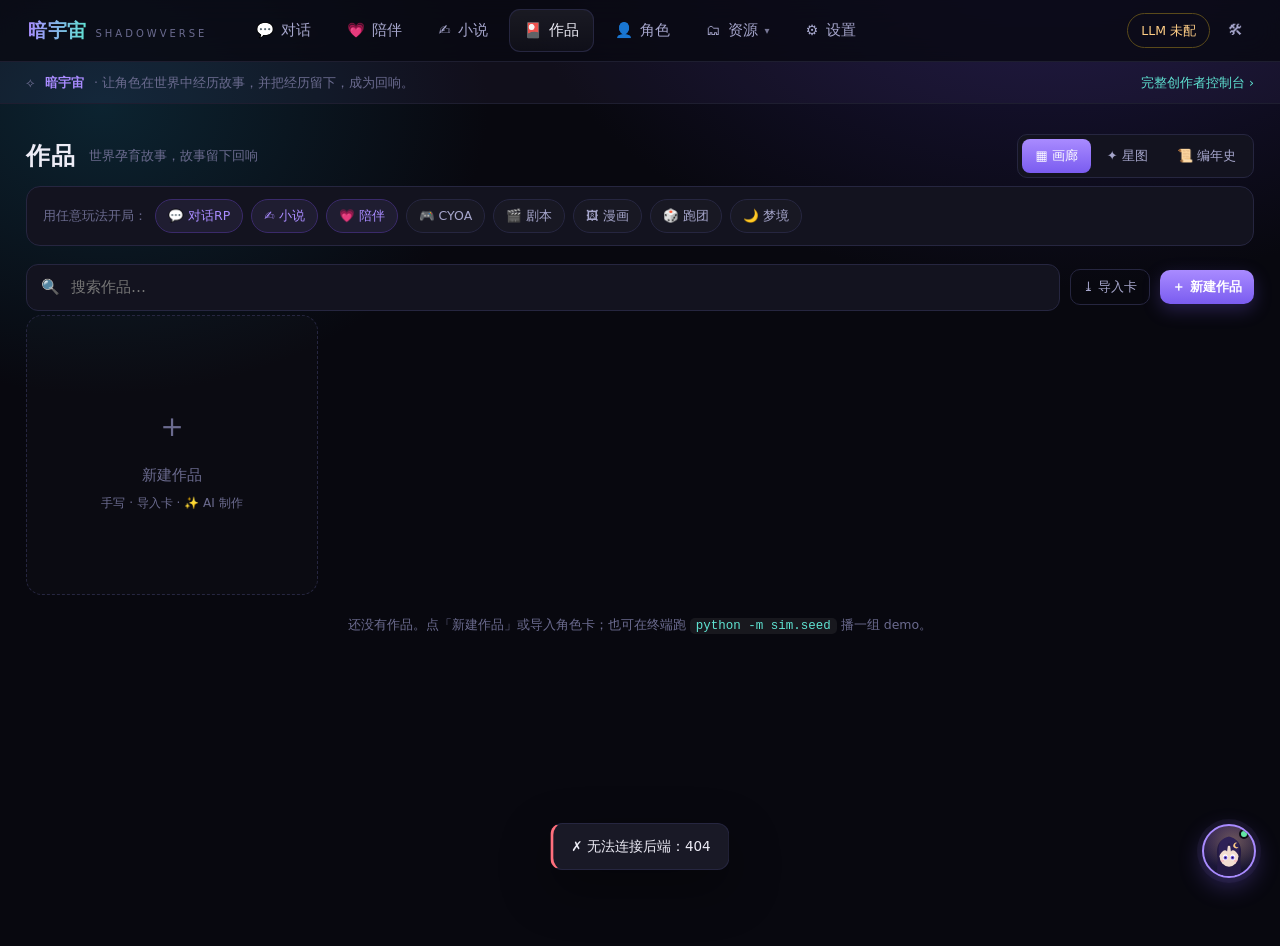
==== sv/web/index.html @ 3ab40584 "重设计 P5(打磨):导航留白 + 看板娘星瞳角色化 + 示例角色改女(苏栀) - 顶栏不再拥挤:5 主项(对话/陪伴/小说/作品/角色)+「资源 ▾」下拉(世界书/素材/预设)+ 设置,加大间距与内" ====
<!DOCTYPE html>
<html lang="zh">
<head>
<meta charset="utf-8">
<meta name="viewport" content="width=device-width, initial-scale=1">
<title>暗宇宙 · ShadowVerse</title>
<style>
:root{
  --bg:#08080f; --bg-glow1:#1c1640; --bg-glow2:#0c2330;
  --surface:#13131f; --surface2:#191926; --surface3:#20203140;
  --line:#262640; --line-soft:#1e1e30;
  --ink:#edecf6; --dim:#a6a6cc; --faint:#6b6b8f;
  --violet:#a98bff; --violet-d:#7a5cf0; --cyan:#5fe3d2; --gold:#ffce86; --rose:#ff8fb0;
  --good:#62e6a4; --bad:#ff6f7d;
  --radius:16px; --radius-sm:11px;
  --shadow:0 18px 50px #00000066;
}
*{box-sizing:border-box}
html,body{height:100%}
body{
  margin:0;color:var(--ink);
  font:15px/1.7 -apple-system,system-ui,"Segoe UI","Noto Sans SC","Microsoft YaHei",sans-serif;
  background:
    radial-gradient(900px 600px at 82% -8%, var(--bg-glow1) 0%, transparent 60%),
    radial-gradient(700px 520px at 8% 12%, var(--bg-glow2) 0%, transparent 55%),
    var(--bg);
  background-attachment:fixed;
}
a{color:inherit;text-decoration:none;cursor:pointer}
button{font:inherit;cursor:pointer}
code{background:#ffffff10;border-radius:5px;padding:1px 6px;font-size:12.5px;color:var(--cyan)}
::-webkit-scrollbar{width:10px;height:10px}
::-webkit-scrollbar-thumb{background:#2a2a44;border-radius:8px;border:2px solid transparent;background-clip:content-box}
::-webkit-scrollbar-thumb:hover{background:#3a3a5c;background-clip:content-box}

/* ---------- top bar ---------- */
.topbar{
  position:sticky;top:0;z-index:30;display:flex;align-items:center;gap:8px;
  padding:0 28px;height:62px;
  background:#0a0a14cc;backdrop-filter:blur(14px);border-bottom:1px solid var(--line-soft);
}
.brand{display:flex;align-items:baseline;gap:9px;margin-right:26px;user-select:none;cursor:pointer}
.brand .logo{font-size:19px;font-weight:800;letter-spacing:.5px;
  background:linear-gradient(92deg,var(--violet),var(--cyan));-webkit-background-clip:text;background-clip:text;color:transparent}
.brand .en{font-size:10px;letter-spacing:3px;color:var(--faint);text-transform:uppercase}
.nav{display:flex;gap:6px;align-items:center}
.nav a,.navdrop>.dt{display:flex;align-items:center;gap:7px;padding:9px 15px;border-radius:11px;color:var(--dim);font-size:14.5px;transition:.15s;white-space:nowrap;cursor:pointer}
.nav a:hover,.navdrop:hover>.dt{background:#ffffff0a;color:var(--ink)}
.nav a.on,.navdrop.on>.dt{color:var(--ink);background:linear-gradient(180deg,#ffffff12,#ffffff06);box-shadow:inset 0 0 0 1px var(--line)}
.navdrop{position:relative}
.navmenu{display:none;position:absolute;top:100%;left:0;margin-top:8px;background:var(--surface2);border:1px solid var(--line);border-radius:12px;box-shadow:var(--shadow);padding:6px;min-width:154px;z-index:40}
.navdrop:hover .navmenu{display:block}
.navmenu a{display:flex;align-items:center;gap:8px;padding:9px 12px;border-radius:8px;color:var(--dim);font-size:14px}
.navmenu a:hover{background:#ffffff0a;color:var(--ink)}
.navmenu a.on{color:var(--violet)}
.spacer{flex:1}
.iconbtn{width:34px;height:34px;display:grid;place-items:center;border-radius:9px;color:var(--dim);background:transparent;border:none;transition:.15s}
.iconbtn:hover{background:#ffffff0d;color:var(--ink)}
.llmpill{margin-left:6px;display:flex;align-items:center;gap:7px;padding:6px 13px;border-radius:20px;border:1px solid var(--line);color:var(--dim);font-size:12.5px}
.llmpill.ok{color:var(--good);border-color:#1c4a3a}
.llmpill.no{color:var(--gold);border-color:#5a4a1a}

#app{min-height:calc(100vh - 58px)}
.wrap{max-width:1280px;margin:0 auto;padding:30px 26px 90px}
.banner{max-width:1280px;margin:0 auto;padding:10px 26px;display:flex;align-items:center;gap:10px;font-size:12.5px;color:var(--faint);
  background:#a98bff0d;border-bottom:1px solid var(--line-soft)}
.banner b{color:var(--violet)}
.banner a{color:var(--cyan)}
.empty{color:var(--faint);text-align:center;padding:50px}
.loading{color:var(--faint);text-align:center;padding:60px;animation:pulse 1.4s infinite}
@keyframes pulse{0%,100%{opacity:.45}50%{opacity:1}}
.lead{color:var(--dim);line-height:1.8}
.crumb{font-size:12.5px;color:var(--faint);margin-bottom:6px}
.crumb a{color:var(--dim)}.crumb a:hover{color:var(--ink)}
.note{color:var(--faint);font-size:12.5px;margin-top:6px;line-height:1.6}
.err{color:var(--bad);font-size:13px;min-height:18px;margin:6px 0}
.kv{width:100%;border-collapse:collapse}
.kv td{padding:7px 0;border-bottom:1px solid var(--line-soft);font-size:13.5px;vertical-align:top}
.kv td:first-child{color:var(--faint);width:90px}

/* ---------- buttons / chips ---------- */
.btn{display:inline-flex;align-items:center;gap:7px;border:none;border-radius:10px;padding:9px 16px;font-size:14px;font-weight:600;color:#fff;
  background:linear-gradient(180deg,var(--violet),var(--violet-d));box-shadow:0 6px 18px #7a5cf044;transition:.15s}
.btn:hover{filter:brightness(1.08);transform:translateY(-1px)}
.btn:disabled{opacity:.5;pointer-events:none}
.btn.ghost{background:transparent;color:var(--dim);border:1px solid var(--line);box-shadow:none;font-weight:500}
.btn.ghost:hover{border-color:var(--violet);color:var(--ink)}
.btn.sm{padding:6px 12px;font-size:13px}
.btn.ai{background:linear-gradient(92deg,#6a4ad0,#2f9e9e)}
.searchbar{flex:1;display:flex;align-items:center;gap:9px;background:var(--surface);border:1px solid var(--line);border-radius:12px;padding:9px 14px;color:var(--faint)}
.searchbar input{flex:1;background:transparent;border:none;outline:none;color:var(--ink);font:inherit}
.chips{display:flex;gap:8px;flex-wrap:wrap;margin:16px 0 22px}
.fchip{padding:6px 14px;border-radius:20px;font-size:13px;color:var(--dim);background:var(--surface);border:1px solid var(--line);transition:.15s}
.fchip:hover{color:var(--ink);border-color:#3a3a5c}
.fchip.on{color:#fff;background:linear-gradient(180deg,var(--violet),var(--violet-d));border-color:transparent}

/* ---------- works gallery ---------- */
.page-head{display:flex;align-items:center;gap:14px;margin-bottom:8px;flex-wrap:wrap}
.page-head h1{font-size:24px;margin:0;letter-spacing:.5px}
.page-head .sub{color:var(--faint);font-size:13px}
.toolrow{display:flex;align-items:center;gap:10px;margin:18px 0 4px;flex-wrap:wrap}
.works{display:grid;grid-template-columns:repeat(auto-fill,minmax(280px,1fr));gap:20px}
.work{background:var(--surface);border:1px solid var(--line);border-radius:var(--radius);overflow:hidden;cursor:pointer;transition:.18s;position:relative}
.work:hover{transform:translateY(-4px);border-color:#3b3b62;box-shadow:var(--shadow)}
.cover{height:168px;position:relative;overflow:hidden;background-size:cover;background-position:center}
.cover .sigil{position:absolute;right:14px;bottom:12px;font-size:30px;filter:drop-shadow(0 2px 6px #0008)}
.cover .vig{position:absolute;inset:0;background:linear-gradient(180deg,transparent 40%,#0b0b13 100%)}
.work .body{padding:14px 16px 16px}
.work h3{margin:0 0 5px;font-size:17px;display:flex;align-items:center;gap:8px}
.work .desc{color:var(--dim);font-size:13px;line-height:1.6;display:-webkit-box;-webkit-line-clamp:2;-webkit-box-orient:vertical;overflow:hidden;min-height:42px}
.tags{display:flex;gap:6px;flex-wrap:wrap;margin-top:10px}
.tag{font-size:11px;padding:2px 9px;border-radius:20px;color:var(--dim);background:#ffffff08;border:1px solid var(--line)}
.tag.v{color:var(--violet);border-color:#3a2a6a}.tag.c{color:var(--cyan);border-color:#1c4a45}.tag.g{color:var(--gold);border-color:#5a4a1a}
.tag.forge{color:var(--cyan);border-color:#1c4a45}
.work .foot{display:flex;align-items:center;justify-content:space-between;margin-top:12px;color:var(--faint);font-size:12px}
.work .menu{position:absolute;top:10px;right:10px;width:28px;height:28px;border-radius:8px;background:#0009;color:#fff;display:grid;place-items:center;opacity:0;transition:.15s}
.work:hover .menu{opacity:1}
.newcard{border:1px dashed var(--line);background:#ffffff04;display:grid;place-items:center;min-height:280px;color:var(--faint);text-align:center}
.newcard:hover{border-color:var(--violet);color:var(--ink)}

/* covers (gradient art placeholders) */
.cv-night{background:
  repeating-linear-gradient(115deg,#ffffff07 0 1px,transparent 1px 9px),
  radial-gradient(120px 90px at 72% 60%, #ffb86322 0%, transparent 70%),
  radial-gradient(60px 40px at 70% 56%, #ffcf8a55 0%, transparent 75%),
  linear-gradient(180deg,#0e1430 0%,#161a3a 50%,#0b0d22 100%)}
.cv-wuxia{background:
  radial-gradient(200px 120px at 30% 20%, #ffffff14 0%, transparent 60%),
  linear-gradient(180deg,#1b2230 0%,#2a3340 40%,#10151c 100%)}
.cv-cyber{background:
  repeating-linear-gradient(90deg,#ff4d9d10 0 2px,transparent 2px 14px),
  radial-gradient(140px 100px at 60% 70%, #2fd6ff33 0%, transparent 70%),
  linear-gradient(180deg,#170a26 0%,#241038 45%,#0a0716 100%)}
.cv-heal{background:
  radial-gradient(180px 120px at 70% 30%, #8be0c422 0%, transparent 65%),
  linear-gradient(180deg,#16302e 0%,#244a3f 45%,#0e201c 100%)}

/* ---------- chat / RP ---------- */
.chatgrid{display:grid;grid-template-columns:248px 1fr 296px;gap:0;height:calc(100vh - 58px)}
.convlist{border-right:1px solid var(--line-soft);padding:16px 12px;overflow:auto;background:#0b0b1366}
.convlist .newconv{width:100%;justify-content:center;margin-bottom:12px}
.convsearch{display:flex;align-items:center;gap:8px;background:var(--surface);border:1px solid var(--line);border-radius:10px;padding:7px 11px;color:var(--faint);font-size:13px;margin-bottom:12px}
.convsearch input{flex:1;background:transparent;border:none;outline:none;color:var(--ink);font:inherit;font-size:13px}
.convgrp{font-size:11px;color:var(--faint);letter-spacing:1px;margin:14px 6px 6px}
.conv{display:flex;gap:10px;padding:9px 10px;border-radius:11px;margin-bottom:3px;transition:.12s;cursor:pointer}
.conv:hover{background:#ffffff0a}
.conv.on{background:linear-gradient(180deg,#ffffff12,#ffffff05);box-shadow:inset 0 0 0 1px var(--line)}
.conv .av{width:34px;height:34px;border-radius:9px;flex:0 0 auto;background-size:cover;background-position:center}
.conv .t{min-width:0}
.conv .t .nm{font-size:13.5px;color:var(--ink);white-space:nowrap;overflow:hidden;text-overflow:ellipsis}
.conv .t .pv{font-size:12px;color:var(--faint);white-space:nowrap;overflow:hidden;text-overflow:ellipsis}

.chatmain{display:flex;flex-direction:column;min-width:0;background:radial-gradient(700px 400px at 50% -20%,#15102e 0%,transparent 60%)}
.chathead{display:flex;align-items:center;gap:12px;padding:13px 22px;border-bottom:1px solid var(--line-soft);background:#0a0a1499}
.chathead .av{width:38px;height:38px;border-radius:10px;background-size:cover;background-position:center;flex:0 0 auto}
.chathead .nm{font-size:15px;font-weight:600}
.chathead .meta{font-size:12px;color:var(--faint)}
.ch-acts{margin-left:auto;display:flex;gap:8px;flex-wrap:wrap}
.scroll{flex:1;overflow:auto;padding:26px 0}
.thread{max-width:760px;margin:0 auto;padding:0 22px}

.opening{background:linear-gradient(180deg,#14142480,#0e0e1a80);border:1px solid var(--line);border-radius:18px;padding:30px 30px 24px;box-shadow:var(--shadow);position:relative;overflow:hidden}
.opening::before{content:"";position:absolute;left:0;top:0;bottom:0;width:3px;background:linear-gradient(180deg,var(--violet),var(--cyan))}
.opening .lead{color:var(--dim);line-height:2;font-size:15px}
.opening .lead b{color:var(--ink)}
.opening .gswipe{display:flex;align-items:center;gap:10px;justify-content:flex-end;color:var(--faint);font-size:12px;margin-top:14px}
.opening .gswipe a{cursor:pointer;color:var(--dim)}.opening .gswipe a:hover{color:var(--ink)}

.brow{display:flex;gap:11px;margin:18px 0;align-items:flex-end}
.brow.user{flex-direction:row-reverse}
.cavatar,.brow .cav{width:34px;height:34px;border-radius:9px;flex:0 0 auto;background-size:cover;background-position:center;object-fit:cover}
.bubble{padding:12px 16px;border-radius:15px;max-width:80%;line-height:1.85;white-space:pre-wrap;word-break:break-word}
.bubble.char{background:var(--surface2);border:1px solid var(--line);border-bottom-left-radius:5px}
.bubble.char em{color:var(--dim);font-style:normal;opacity:.85}
.bubble.user{background:linear-gradient(180deg,var(--violet),var(--violet-d));color:#fff;border-bottom-right-radius:5px}
.bubble.typing{color:var(--faint)}
.bcol{display:flex;flex-direction:column;max-width:80%}
.bcol .bubble{max-width:none}
.mtools{display:none;gap:13px;font-size:11.5px;color:var(--faint);margin:5px 0 0 2px}
.brow.msg:hover .mtools{display:flex}
.mtools a{cursor:pointer}.mtools a:hover{color:var(--ink)}
.trace{display:none;margin:8px 0 0 2px;background:#0d0d18;border:1px solid var(--line);border-radius:11px;padding:11px 13px;font-size:12px;color:var(--dim);max-width:520px}
.trace.on{display:block;animation:fade .2s}
.trace .tt{color:var(--faint);font-size:11px;letter-spacing:.5px;margin-bottom:9px}
.trace .tr{display:flex;gap:8px;margin-bottom:7px;line-height:1.5}
.trace .tk{color:var(--faint);flex:0 0 76px}
.tag2{display:inline-block;font-size:11px;padding:1px 8px;border-radius:20px;border:1px solid #3a2a6a;color:var(--violet);background:#a98bff14;margin:0 4px 4px 0}
.swipe{display:flex;align-items:center;gap:10px;font-size:12px;color:var(--faint);margin:3px 0 0 45px}
.swipe a{cursor:pointer;color:var(--dim)}.swipe a:hover{color:var(--ink)}
.swipe .sp{flex:1}
.hud{background:#0d0d18;border:1px solid var(--line);border-radius:13px;padding:12px 15px;max-width:80%}
iframe.hud{padding:0}

.composer{padding:14px 22px 20px;border-top:1px solid var(--line-soft);background:#0a0a14cc}
.composer .box{max-width:760px;margin:0 auto;display:flex;gap:10px;align-items:flex-end}
.composer textarea{flex:1;background:var(--surface);border:1px solid var(--line);border-radius:13px;padding:12px 15px;color:var(--ink);font:inherit;resize:none;height:46px;max-height:160px;outline:none}
.composer textarea:focus{border-color:var(--violet)}
.sendbtn{width:46px;height:46px;border-radius:13px;border:none;display:grid;place-items:center;color:#fff;background:linear-gradient(180deg,var(--violet),var(--violet-d));flex:0 0 auto}
.oocbar{max-width:760px;margin:0 auto;display:flex;align-items:center;gap:10px;padding:0 0 8px}
.ooc-toggle{font-size:12.5px;padding:5px 13px;border-radius:16px;border:1px solid var(--line);color:var(--dim);background:var(--surface);cursor:pointer;transition:.13s;white-space:nowrap}
.ooc-toggle:hover{border-color:var(--gold);color:var(--ink)}
.ooc-toggle.on{color:var(--gold);border-color:#5a4a1a;background:#ffce8614}
.ooc-hint{font-size:11.5px;color:var(--faint)}
.composer.director textarea{border-color:var(--gold)}
.composer.director .sendbtn{background:linear-gradient(180deg,var(--gold),#d9a93f)}
.qrbar{max-width:760px;margin:0 auto;display:flex;gap:7px;flex-wrap:wrap;padding:0 0 9px}
.qr{font-size:12.5px;padding:5px 12px;border-radius:16px;border:1px solid var(--line);color:var(--dim);background:var(--surface);cursor:pointer;transition:.13s}
.qr:hover{border-color:var(--violet);color:var(--ink)}
.qr.edit{border-style:dashed;color:var(--faint)}

/* right panel */
.rpanel{border-left:1px solid var(--line-soft);background:#0b0b1366;display:flex;flex-direction:column;min-width:0}
.ptabs{display:flex;padding:10px 12px 0;gap:4px;border-bottom:1px solid var(--line-soft)}
.ptab{flex:1;text-align:center;padding:9px 0;font-size:13px;color:var(--faint);border-bottom:2px solid transparent;transition:.15s;cursor:pointer}
.ptab:hover{color:var(--dim)}
.ptab.on{color:var(--ink);border-bottom-color:var(--violet)}
.pbody{flex:1;overflow:auto;padding:16px 14px}
.ptab-pane{display:none}.ptab-pane.on{display:block}
.cardinfo .cov{height:120px;border-radius:12px;margin-bottom:12px;background-size:cover;background-position:center}
.cardinfo h3{margin:0 0 4px;font-size:16px}
.cardinfo .by{color:var(--faint);font-size:12px;margin-bottom:10px}
.cardinfo p{color:var(--dim);font-size:13px;line-height:1.7}
.sw-grp{font-size:11px;letter-spacing:1px;color:var(--faint);margin:16px 2px 8px}
.sw-grp:first-child{margin-top:0}
.sw{display:flex;align-items:center;justify-content:space-between;padding:8px 4px;border-bottom:1px solid var(--line-soft)}
.sw .l{font-size:13.5px;color:var(--dim)}
.sw .l small{display:block;color:var(--faint);font-size:11px;margin-top:1px}
.toggle{width:38px;height:22px;border-radius:20px;background:#33334e;position:relative;transition:.18s;flex:0 0 auto;cursor:pointer}
.toggle::after{content:"";position:absolute;top:2px;left:2px;width:18px;height:18px;border-radius:50%;background:#cfcfe6;transition:.18s}
.toggle.on{background:linear-gradient(90deg,var(--violet),var(--violet-d))}
.toggle.on::after{left:18px;background:#fff}
.slider-row{margin:14px 2px}
.slider-row .lab{display:flex;justify-content:space-between;font-size:13px;color:var(--dim);margin-bottom:6px}
.slider-row .lab b{color:var(--cyan)}
.track{height:6px;border-radius:6px;background:#2a2a44;position:relative}
.track .fill{position:absolute;left:0;top:0;bottom:0;border-radius:6px;background:linear-gradient(90deg,var(--violet),var(--cyan))}
.track .knob{position:absolute;top:50%;width:14px;height:14px;border-radius:50%;background:#fff;transform:translate(-50%,-50%);box-shadow:0 1px 4px #0006}
.var{margin:12px 2px}
.var .vh{display:flex;justify-content:space-between;font-size:13px;margin-bottom:5px}
.var .vh .vn{color:var(--dim)}.var .vh .vv{color:var(--cyan);font-weight:600}
.var .vh .vctl a{color:var(--faint);margin-left:7px;font-size:11px}
.var .vh .vctl a:hover{color:var(--ink)}
.vtrack{height:8px;border-radius:6px;background:#2a2a44;overflow:hidden}
.vtrack .vf{height:100%;border-radius:6px}
.drives{background:#0d0d18;border:1px solid var(--line);border-radius:12px;padding:12px 13px;margin-bottom:14px}
.drives .dh{font-size:11px;color:var(--faint);letter-spacing:.5px;margin-bottom:10px}
.drive{display:flex;align-items:center;gap:9px;margin-bottom:9px}
.drive:last-child{margin-bottom:0}
.drive .di{padding:2px 8px;border-radius:20px;background:#a98bff18;color:var(--violet);font-size:11px;flex:0 0 auto}
.drive .dt{flex:1;font-size:13px;color:var(--dim)}
.pchar{border:1px solid var(--line);border-radius:12px;background:#ffffff05;padding:11px 12px;margin-bottom:10px}
.pchar .hd{display:flex;gap:10px;align-items:center}
.pchar .hd .av{width:40px;height:40px;border-radius:10px;flex:0 0 auto;background-size:cover;background-position:center}
.pchar .hd .t{flex:1;min-width:0}
.pchar .hd .nm{font-size:13.5px;color:var(--ink)}
.pchar .hd .rl{font-size:11px;color:var(--faint);margin-top:1px}
.pchar .ops{display:flex;gap:6px;margin-top:10px}
.pchar .op{flex:1;text-align:center;font-size:11.5px;color:var(--dim);border:1px solid var(--line);border-radius:8px;padding:5px 0;cursor:pointer;transition:.13s}
.pchar .op:hover{border-color:var(--violet);color:var(--ink)}

/* ---------- companion ---------- */
.comp{display:grid;grid-template-columns:300px 1fr;gap:22px;align-items:start}
.her{background:var(--surface);border:1px solid var(--line);border-radius:var(--radius);overflow:hidden;position:sticky;top:78px}
.her .portrait{height:340px;position:relative;background-size:cover;background-position:center}
.her .portrait .vig{position:absolute;inset:0;background:linear-gradient(180deg,transparent 45%,#0b0b13f2 100%)}
.her .portrait .name{position:absolute;left:16px;bottom:14px}
.her .portrait .name b{display:block;font-size:21px}
.her .portrait .name span{font-size:12px;color:var(--dim)}
.her .stat{padding:14px 16px}
.her .stat .line{display:flex;align-items:center;gap:9px;color:var(--dim);font-size:13px;margin-bottom:7px}
.her .stat .line i{color:var(--cyan);font-style:normal;width:14px;text-align:center}
.compmain>section{background:var(--surface);border:1px solid var(--line);border-radius:var(--radius);padding:18px 20px;margin-bottom:18px}
.compmain h2{font-size:14px;margin:0 0 14px;color:var(--ink);display:flex;align-items:center;gap:10px}
.compmain h2 small{color:var(--faint);font-weight:400;font-size:12px}
.rel{display:grid;grid-template-columns:1fr 1fr;gap:14px 28px}
.relrow .rt{display:flex;justify-content:space-between;font-size:13px;margin-bottom:5px}
.relrow .rt .rn{color:var(--dim)}.relrow .rt .rv{color:var(--cyan);font-weight:600}
.reltrack{height:7px;border-radius:6px;background:#2a2a44;overflow:hidden}
.reltrack .rf{height:100%;border-radius:6px}
.stage{display:inline-flex;align-items:center;gap:8px;background:#a98bff18;border:1px solid #3a2a6a;color:var(--violet);border-radius:20px;padding:5px 14px;font-size:13px}
.kwrow{display:flex;gap:6px;flex-wrap:wrap}
.kw{font-size:12px;padding:3px 10px;border-radius:20px;background:#a98bff18;border:1px solid #3a2a6a;color:var(--violet)}
.mem{border-left:2px solid var(--gold);padding:6px 16px;color:var(--dim);font-style:italic;line-height:1.9;background:#ffce8608}
.proactive{display:flex;gap:11px;align-items:flex-start;background:#0d0d18;border:1px solid var(--line);border-radius:12px;padding:13px 15px}
.proactive .av{width:36px;height:36px;border-radius:9px;flex:0 0 auto;background-size:cover;background-position:center}
.proactive .txt{font-size:14px;line-height:1.8}
.miles{position:relative;border-left:2px solid var(--line);margin-left:6px;padding-left:18px}
.mile{position:relative;margin-bottom:14px}
.mile:last-child{margin-bottom:0}
.mile::before{content:"";position:absolute;left:-25px;top:6px;width:9px;height:9px;border-radius:50%;background:var(--violet)}
.mile.star::before{background:var(--gold)}
.mile .mt{font-size:11px;color:var(--faint)}
.mile .md{font-size:13.5px;color:var(--dim);margin-top:2px;line-height:1.7}

/* ---------- novel ---------- */
.novel{display:grid;grid-template-columns:230px 1fr 252px;height:calc(100vh - 58px)}
.nv-side{border-right:1px solid var(--line-soft);padding:16px 12px;overflow:auto;background:#0b0b1366}
.nv-side .grp{font-size:11px;color:var(--faint);letter-spacing:1px;margin:6px 6px 8px}
.nv-ch{padding:9px 11px;border-radius:9px;font-size:13.5px;color:var(--dim);transition:.12s;display:flex;justify-content:space-between;gap:8px;cursor:pointer}
.nv-ch:hover{background:#ffffff0a;color:var(--ink)}
.nv-ch.on{background:linear-gradient(180deg,#ffffff12,#ffffff05);color:var(--ink);box-shadow:inset 0 0 0 1px var(--line)}
.nv-ch .w{color:var(--faint);font-size:11px;flex:0 0 auto}
.nv-read{overflow:auto;background:radial-gradient(700px 360px at 50% -20%,#15102e 0%,transparent 60%)}
.reader2{max-width:660px;margin:0 auto;padding:42px 30px 70px}
.reader2 .ch-t{font-size:12px;color:var(--faint);letter-spacing:6px;text-align:center;margin-bottom:8px}
.reader2 h2{font-size:25px;text-align:center;margin:0 0 32px;font-weight:600;letter-spacing:1px}
.reader2 .prose{font-family:Georgia,"Songti SC","Noto Serif SC",serif;font-size:17px;line-height:2.2;color:#dadaec}
.reader2 .prose p{margin:0 0 18px;text-indent:2em}
.contbar{max-width:660px;margin:26px auto 0;display:flex;gap:10px;justify-content:center;flex-wrap:wrap;border-top:1px solid var(--line-soft);padding-top:24px}
.nv-meta{border-left:1px solid var(--line-soft);padding:18px 16px;overflow:auto;background:#0b0b1366}
.nv-meta h3{font-size:12px;color:var(--faint);letter-spacing:1px;margin:18px 0 10px}
.nv-meta h3:first-child{margin-top:0}
.metarow{display:flex;justify-content:space-between;font-size:13px;color:var(--dim);padding:6px 0;border-bottom:1px solid var(--line-soft);gap:10px}
.metarow b{color:var(--ink);font-weight:600}
.hook{font-size:12.5px;color:var(--dim);padding:8px 0;border-bottom:1px solid var(--line-soft);display:flex;gap:9px;align-items:flex-start;line-height:1.5}
.hdot{width:7px;height:7px;border-radius:50%;flex:0 0 auto;margin-top:5px}
.hdot.open{background:var(--gold)}.hdot.done{background:var(--good)}.hdot.alpha{background:var(--rose)}
.pipe{display:flex;gap:6px;flex-wrap:wrap}
.pipe .step{font-size:11px;padding:3px 10px;border-radius:20px;border:1px solid var(--line);color:var(--faint);cursor:pointer}
.pipe .step.done{color:var(--good);border-color:#1c4a3a}
.pipe .step.now{color:var(--violet);border-color:#3a2a6a}

/* ---------- characters ---------- */
.chars{display:grid;grid-template-columns:repeat(auto-fill,minmax(210px,1fr));gap:18px}
.charcard{background:var(--surface);border:1px solid var(--line);border-radius:var(--radius);padding:20px 18px;text-align:center;cursor:pointer;transition:.18s;position:relative}
.charcard:hover{transform:translateY(-4px);border-color:#3b3b62;box-shadow:var(--shadow)}
.charcard .av{width:88px;height:88px;border-radius:50%;margin:0 auto 12px;border:2px solid var(--line);background-size:cover;background-position:center}
.charcard h3{margin:0 0 3px;font-size:16px}
.charcard .role{font-size:12px;color:var(--faint);margin-bottom:9px}
.charcard .from{font-size:12px;color:var(--dim)}
.charcard .xw{position:absolute;top:12px;right:12px;font-size:10px;color:var(--violet);background:#a98bff18;border:1px solid #3a2a6a;border-radius:20px;padding:2px 9px}
.charcard .incar{font-size:11px;color:var(--violet);margin-top:7px}
.charcard.newcard{display:grid;place-items:center;min-height:220px}

/* ---------- worldbook ---------- */
.wb{display:grid;grid-template-columns:260px 1fr;gap:18px;align-items:start}
.wb .list{background:var(--surface);border:1px solid var(--line);border-radius:var(--radius);padding:8px;max-height:70vh;overflow:auto}
.wb .entry{padding:10px 12px;border-radius:10px;font-size:14px;color:var(--dim);transition:.12s;display:flex;justify-content:space-between;align-items:center;cursor:pointer;gap:8px}
.wb .entry:hover{background:#ffffff08;color:var(--ink)}
.wb .entry.on{background:linear-gradient(180deg,#ffffff12,#ffffff05);color:var(--ink);box-shadow:inset 0 0 0 1px var(--line)}
.wb .entry .badge{font-size:10px;padding:1px 7px;border-radius:20px;background:#a98bff22;color:var(--violet);flex:0 0 auto}
.wb .editor{background:var(--surface);border:1px solid var(--line);border-radius:var(--radius);padding:22px 24px}
.field{margin-bottom:16px}
.field label{display:block;font-size:12px;color:var(--faint);margin-bottom:6px;letter-spacing:.5px}
.field input,.field textarea,.field select{width:100%;background:#0d0d18;border:1px solid var(--line);border-radius:10px;padding:10px 13px;color:var(--ink);font:inherit;outline:none}
.field textarea{resize:vertical;line-height:1.8}
.field input:focus,.field textarea:focus,.field select:focus{border-color:var(--violet)}
.grid2{display:grid;grid-template-columns:1fr 1fr;gap:16px}
.swline{display:flex;align-items:center;justify-content:space-between;padding:9px 0;border-bottom:1px solid var(--line-soft);font-size:13.5px;color:var(--dim)}

/* ---------- presets ---------- */
.preset-head{display:flex;gap:10px;align-items:center;margin-bottom:18px;flex-wrap:wrap}
.modlist{display:flex;flex-direction:column;gap:10px;max-width:760px}
.mod{display:flex;align-items:center;gap:14px;background:var(--surface);border:1px solid var(--line);border-radius:12px;padding:14px 16px;transition:.15s}
.mod:hover{border-color:#3a3a5c}
.mod .info{flex:1}
.mod .info .h{font-size:14.5px;display:flex;align-items:center;gap:8px}
.mod .info .d{font-size:12.5px;color:var(--faint);margin-top:2px}
.pill{font-size:10px;padding:1px 8px;border-radius:20px;border:1px solid var(--line)}
.pill.sys{color:var(--cyan);border-color:#1c4a45}.pill.style{color:var(--gold);border-color:#5a4a1a}.pill.guard{color:var(--rose);border-color:#5a2336}

/* ---------- assets ---------- */
.assetsec{margin-bottom:26px}
.assetsec h2{font-size:13px;color:var(--faint);letter-spacing:1px;border-bottom:1px solid var(--line-soft);padding-bottom:8px;margin:0 0 14px;display:flex;justify-content:space-between;align-items:center}
.assetgrid{display:grid;grid-template-columns:repeat(auto-fill,minmax(178px,1fr));gap:14px}
.asset{background:var(--surface);border:1px solid var(--line);border-radius:12px;padding:14px;cursor:pointer;transition:.15s}
.asset:hover{border-color:var(--violet);transform:translateY(-3px)}
.asset h4{margin:0 0 5px;font-size:14px;display:flex;align-items:center;gap:7px;flex-wrap:wrap}
.asset .d{font-size:12px;color:var(--faint);line-height:1.55}
.asset .ty{font-size:10px;color:var(--violet);background:#a98bff18;border:1px solid #3a2a6a;border-radius:20px;padding:1px 8px;font-weight:400}

/* ---------- settings ---------- */
.set-tabs{display:inline-flex;gap:4px;background:var(--surface);border:1px solid var(--line);border-radius:12px;padding:5px;margin-bottom:24px;flex-wrap:wrap}
.set-tab{padding:8px 16px;border-radius:9px;font-size:13.5px;color:var(--dim);transition:.15s;cursor:pointer}
.set-tab:hover{color:var(--ink)}
.set-tab.on{color:#fff;background:linear-gradient(180deg,var(--violet),var(--violet-d))}
.set-pane{display:none;max-width:680px}.set-pane.on{display:block}
.row2{display:grid;grid-template-columns:1fr 1fr;gap:16px}
.packet{background:#0d0d18;border:1px solid var(--line);border-radius:10px;padding:12px 14px;font-size:13px;white-space:pre-wrap;color:var(--dim);margin-top:10px}
.section{margin:22px 0}
.section h2{font-size:15px;margin:0 0 12px;display:flex;align-items:center;justify-content:space-between;gap:10px}
.grid{display:grid;grid-template-columns:repeat(auto-fill,minmax(230px,1fr));gap:14px}
.card{background:var(--surface);border:1px solid var(--line);border-radius:var(--radius);padding:16px 18px;transition:.15s}
.card.click{cursor:pointer}.card.click:hover{transform:translateY(-3px);border-color:#3b3b62;box-shadow:var(--shadow)}
.card h3{margin:0 0 6px;font-size:15px}
.card .meta{color:var(--faint);font-size:12.5px}
.timeline .ev{border-left:2px solid var(--line);padding:4px 0 12px 16px;margin-left:6px;position:relative;font-size:13.5px;color:var(--dim)}
.timeline .ev::before{content:"";position:absolute;left:-5px;top:9px;width:8px;height:8px;border-radius:50%;background:var(--violet)}
.timeline .ev .w{font-size:12px;color:var(--faint);margin-bottom:3px}

/* ---------- mascot ---------- */
.kanban{position:fixed;right:24px;bottom:22px;z-index:80;display:flex;flex-direction:column;align-items:flex-end}
@keyframes kpulse{0%,100%{box-shadow:0 0 0 0 #62e6a466}50%{box-shadow:0 0 0 6px #62e6a400}}
.kb-mini{width:54px;height:54px;border-radius:50%;border:2px solid var(--violet);cursor:pointer;position:relative;overflow:hidden;
  background:radial-gradient(50px 42px at 58% 30%,#ffcf8a55,transparent 70%),linear-gradient(160deg,#2a1c52,#13132a);
  box-shadow:0 8px 24px #7a5cf055,0 0 0 5px #a98bff12;transition:.18s}
.kb-mini:hover{transform:scale(1.08)}
.kb-mini svg{position:absolute;left:50%;bottom:-2px;transform:translateX(-50%);height:52px;width:auto}
.kb-mini .dot{position:absolute;top:3px;right:5px;width:10px;height:10px;border-radius:50%;background:var(--good);border:2px solid #0b0b13;animation:kpulse 2.2s infinite;z-index:2}
.kb-stage{display:none;align-items:flex-end;gap:12px}
.kb-stage.on{display:flex;animation:fade .25s}
.kb-opts{display:flex;flex-direction:column;align-items:flex-end;gap:9px;margin-bottom:26px}
.kb-name{display:flex;align-items:baseline;justify-content:flex-end;gap:7px;margin-bottom:3px}
.kb-name b{font-size:13.5px;color:var(--violet);font-weight:700;letter-spacing:.5px}
.kb-name span{font-size:10.5px;color:var(--faint)}
.kb-say{max-width:236px;background:var(--surface2);border:1px solid var(--line);border-radius:14px;border-bottom-right-radius:4px;padding:11px 14px;font-size:13px;color:var(--dim);line-height:1.7;box-shadow:var(--shadow);margin-bottom:8px}
.kb-say b{color:var(--ink)}
.kb-opt{display:inline-flex;align-items:center;gap:8px;background:#15131fe6;backdrop-filter:blur(6px);border:1px solid var(--line);border-radius:22px;padding:9px 16px;font-size:13px;color:var(--dim);cursor:pointer;box-shadow:var(--shadow);transition:.14s;white-space:nowrap}
.kb-opt:hover{border-color:var(--violet);color:var(--ink);transform:translateX(-4px)}
.kb-figure{position:relative;filter:drop-shadow(0 10px 16px #000a) drop-shadow(0 0 26px #7a5cf040)}
.kb-figure svg{height:330px;width:auto;display:block}
.kb-figure .kb-close{position:absolute;top:2px;right:2px;width:24px;height:24px;border-radius:50%;border:none;background:#0009;color:#fff;font-size:12px;cursor:pointer;z-index:3}
.kb-figure .kb-close:hover{background:#000d}
.kb-console{font-size:11px;color:var(--faint);background:#0d0d18cc;border:1px solid var(--line);border-radius:12px;padding:7px 11px;backdrop-filter:blur(6px);box-shadow:var(--shadow);white-space:nowrap}

/* ---------- nexus / chron ---------- */
.viewsw{margin-left:auto;display:inline-flex;gap:3px;background:var(--surface);border:1px solid var(--line);border-radius:10px;padding:4px}
.vbtn{padding:6px 13px;border-radius:8px;font-size:13px;color:var(--dim);cursor:pointer;transition:.13s}
.vbtn:hover{color:var(--ink)}
.vbtn.on{color:#fff;background:linear-gradient(180deg,var(--violet),var(--violet-d))}
.modebar{display:flex;align-items:center;gap:8px;flex-wrap:wrap;background:var(--surface);border:1px solid var(--line);border-radius:14px;padding:12px 16px;margin-bottom:18px}
.modebar .ml{font-size:13px;color:var(--faint)}
.mchip{font-size:12.5px;padding:5px 12px;border-radius:20px;border:1px solid var(--line);color:var(--dim);background:#ffffff05;cursor:pointer;transition:.13s}
.mchip:hover{border-color:var(--violet);color:var(--ink)}
.mchip.core{color:var(--violet);border-color:#3a2a6a;background:#a98bff14}
.nexusmap{background:var(--surface);border:1px solid var(--line);border-radius:16px;padding:10px}
.nexusmap svg{width:100%;height:auto;display:block}
.nx-edge{stroke:#5a4a9a;stroke-width:1.5;stroke-dasharray:5 5;opacity:.7}
.nx-elabel{fill:var(--cyan);font-size:12px;text-anchor:middle}
.nx-node circle{stroke-width:2;cursor:pointer;transition:.15s}
.nx-node:hover circle{filter:brightness(1.25)}
.nx-name{fill:var(--ink);font-size:13px;text-anchor:middle;cursor:pointer}
.chron{border-left:2px solid var(--line);margin-left:8px;padding-left:20px}
.cev{position:relative;margin-bottom:16px}
.cev::before{content:"";position:absolute;left:-27px;top:5px;width:10px;height:10px;border-radius:50%;background:var(--violet);border:2px solid var(--bg)}
.cev.star::before{background:var(--gold)}
.cev.xw::before{background:var(--cyan)}
.cev .w{font-size:11px;color:var(--faint)}
.cev .h{font-size:14.5px;color:var(--ink);margin-top:2px}
.cev .h .star{color:var(--gold);font-size:12px;margin-left:6px}
.cev .d{font-size:12.5px;color:var(--dim);margin-top:3px;line-height:1.6}

/* ---------- modal / toast ---------- */
.overlay{position:fixed;inset:0;z-index:90;background:#05050acc;backdrop-filter:blur(3px);display:grid;place-items:center;padding:24px;animation:fade .18s}
.modal{background:var(--surface);border:1px solid var(--line);border-radius:var(--radius);padding:24px 26px;max-width:560px;width:100%;box-shadow:var(--shadow);max-height:88vh;overflow:auto}
.modal h3{margin:0 0 16px;font-size:18px}
.modal-actions{display:flex;gap:10px;justify-content:flex-end;margin-top:18px}
.toast{position:fixed;left:50%;bottom:30px;transform:translateX(-50%);z-index:200;background:var(--surface2);border:1px solid var(--line);border-left:3px solid var(--violet);border-radius:12px;padding:11px 18px;font-size:13.5px;color:var(--ink);box-shadow:var(--shadow);animation:fade .2s;max-width:80vw}
.toast.bad{border-left-color:var(--bad)}

/* farewell */
.farewell{display:none;position:fixed;inset:0;z-index:100;background:radial-gradient(820px 620px at 50% 28%,#1a1338 0%,#06060c 72%);align-items:center;justify-content:center;padding:30px;animation:fade .3s}
.farewell.on{display:flex}
.fw-card{max-width:460px;text-align:center}
.fw-portrait{width:118px;height:118px;border-radius:50%;margin:0 auto 22px;border:2px solid var(--violet);box-shadow:0 0 50px #7a5cf055;background-size:cover;background-position:center}
.fw-k{font-size:12px;letter-spacing:4px;color:var(--gold);margin-bottom:14px}
.fw-card h2{font-size:22px;margin:0 0 20px;font-weight:600}
.fw-say{font-size:16px;color:var(--ink);line-height:2.1;font-style:italic;margin-bottom:14px;white-space:pre-line}
.fw-note{font-size:13px;color:var(--dim);line-height:1.85;margin-bottom:28px}
.fw-acts{display:flex;gap:12px;justify-content:center;flex-wrap:wrap}

@keyframes fade{from{opacity:0;transform:translateY(6px)}to{opacity:1;transform:none}}

/* responsive */
@media(max-width:1024px){
  .nav a span.lbl{display:none}
  .chatgrid{grid-template-columns:1fr;height:auto}
  .convlist,.rpanel{display:none}
  .novel{grid-template-columns:1fr;height:auto}
  .nv-side,.nv-meta{display:none}
  .comp{grid-template-columns:1fr}
  .her{position:static}
  .wb{grid-template-columns:1fr}
  .row2,.grid2{grid-template-columns:1fr}
}
</style>
</head>
<body>

<div class="topbar">
  <div class="brand" onclick="location.hash='#/works'"><span class="logo">暗宇宙</span><span class="en">ShadowVerse</span></div>
  <nav class="nav" id="nav"></nav>
  <div class="spacer"></div>
  <span class="llmpill" id="llmpill">LLM …</span>
  <a class="iconbtn" title="旧版创作者控制台" href="/legacy" target="_blank">🛠</a>
</div>
<div class="banner">⟡ <b>暗宇宙</b> · 让角色在世界中经历故事，并把经历留下，成为回响。 <span style="flex:1"></span> <a href="/legacy" target="_blank">完整创作者控制台 ›</a></div>

<div id="app"><div class="loading">载入中…</div></div>

<!-- 回响:离别场景 -->
<div class="farewell" id="farewell"><div class="fw-card" id="fwcard"></div></div>

<!-- 看板娘 -->
<div class="kanban">
  <div class="kb-stage" id="kbstage">
    <div class="kb-opts">
      <div class="kb-console" id="kbconsole">⌬ —</div>
      <div class="kb-name"><b>星瞳</b><span>向导 · 看板娘</span></div>
      <div class="kb-say" id="kbsay">在的。<b>要做点什么？</b></div>
      <div class="kb-opt" onclick="kbGo('works','那我带你去看看世界们')">🎴 逛作品库</div>
      <div class="kb-opt" onclick="kbGo('chat','嗯，去听她说话')">💬 继续对话</div>
      <div class="kb-opt" onclick="kbGo('companion','她一直在等你呢')">💗 去陪伴</div>
      <div class="kb-opt" onclick="kbSay('新世界…我帮你起个头');actNewWorld()">✨ 造个新世界</div>
    </div>
    <div class="kb-figure">
      <button class="kb-close" id="kbclose">✕</button>
      <svg viewBox="0 0 180 446" xmlns="http://www.w3.org/2000/svg">
        <g fill="#ffcf8a"><circle cx="30" cy="58" r="2"/><circle cx="150" cy="44" r="1.7"/><circle cx="142" cy="120" r="1.3"/><circle cx="26" cy="150" r="1.5"/><circle cx="156" cy="232" r="1.5"/></g>
        <path d="M52 110 Q36 50 90 40 Q144 50 128 110 L138 252 Q124 272 110 250 L108 150 L72 150 L70 250 Q56 272 42 252 Z" fill="#241a44"/>
        <path d="M76 298 L74 406 Q74 412 81 412 L86 412 L88 302 Z" fill="#1b1730"/>
        <path d="M92 302 L94 412 L99 412 Q106 412 106 406 L104 298 Z" fill="#1b1730"/>
        <rect x="74" y="298" width="14" height="10" fill="#3a2c66"/><rect x="92" y="298" width="14" height="10" fill="#3a2c66"/>
        <path d="M68 412 L88 412 L90 426 Q90 430 84 430 L66 430 Q63 430 64 425 Z" fill="#15121f"/>
        <path d="M92 412 L110 412 L116 425 Q117 430 114 430 L96 430 Q90 430 90 426 Z" fill="#15121f"/>
        <path d="M66 200 L114 200 L134 302 Q90 316 46 302 Z" fill="#1c1640"/>
        <path d="M46 302 Q90 316 134 302 L131 294 Q90 307 49 294 Z" fill="#3a2c66"/>
        <g fill="#ffce86"><circle cx="70" cy="252" r="1.6"/><circle cx="96" cy="268" r="1.6"/><circle cx="112" cy="246" r="1.4"/><circle cx="84" cy="234" r="1.3"/></g>
        <path d="M66 122 Q50 162 56 212 L64 212 Q60 166 74 128 Z" fill="#2a2150"/>
        <path d="M114 122 Q130 162 124 212 L116 212 Q120 166 106 128 Z" fill="#2a2150"/>
        <circle cx="60" cy="216" r="6" fill="#f2ddd0"/><circle cx="120" cy="216" r="6" fill="#f2ddd0"/>
        <path d="M66 118 Q90 108 114 118 L114 200 L66 200 Z" fill="#2a2150"/>
        <path d="M78 116 L90 132 L102 116 L98 124 L90 138 L82 124 Z" fill="#5fe3d2" opacity=".85"/>
        <rect x="66" y="196" width="48" height="8" fill="#ffce86" opacity=".85"/>
        <g fill="#ffce86"><circle cx="90" cy="150" r="2"/><circle cx="90" cy="166" r="2"/><circle cx="90" cy="182" r="2"/></g>
        <rect x="82" y="96" width="16" height="22" rx="6" fill="#e9cbb9"/>
        <ellipse cx="90" cy="72" rx="26" ry="30" fill="#f2ddd0"/>
        <circle cx="66" cy="75" r="5" fill="#f2ddd0"/><circle cx="114" cy="75" r="5" fill="#f2ddd0"/>
        <ellipse cx="74" cy="83" rx="5.5" ry="3.2" fill="#ff9bb0" opacity=".4"/><ellipse cx="106" cy="83" rx="5.5" ry="3.2" fill="#ff9bb0" opacity=".4"/>
        <ellipse cx="78" cy="73" rx="6.5" ry="8.5" fill="#fff"/><ellipse cx="102" cy="73" rx="6.5" ry="8.5" fill="#fff"/>
        <circle cx="79" cy="74" r="5" fill="#7a5cf0"/><circle cx="101" cy="74" r="5" fill="#7a5cf0"/>
        <circle cx="79" cy="74" r="2.4" fill="#1a1335"/><circle cx="101" cy="74" r="2.4" fill="#1a1335"/>
        <circle cx="80.5" cy="71.5" r="1.4" fill="#fff"/><circle cx="102.5" cy="71.5" r="1.4" fill="#fff"/>
        <path d="M72 62 Q78 59 85 62" stroke="#3a2a5a" stroke-width="1.8" fill="none" stroke-linecap="round"/>
        <path d="M95 62 Q102 59 108 62" stroke="#3a2a5a" stroke-width="1.8" fill="none" stroke-linecap="round"/>
        <path d="M84 90 Q90 94 96 90" stroke="#c96a73" stroke-width="1.8" fill="none" stroke-linecap="round"/>
        <path d="M60 76 Q54 30 90 24 Q126 30 120 76 Q108 54 98 64 Q94 40 90 40 Q86 40 82 64 Q72 54 60 76 Z" fill="#2e2156"/>
        <path d="M90 24 Q110 30 114 60 Q106 46 98 54 Q96 34 90 33 Z" fill="#3c2c70" opacity=".7"/>
        <path d="M60 76 Q55 130 62 170 L70 166 Q64 124 67 78 Z" fill="#2a1e4e"/>
        <path d="M120 76 Q125 130 118 170 L110 166 Q116 124 113 78 Z" fill="#2a1e4e"/>
        <path d="M116 40 a8 8 0 1 0 3.5 10.5 a6 6 0 1 1 -3.5 -10.5 z" fill="#ffce86"/>
      </svg>
    </div>
  </div>
  <div class="kb-mini" id="kbmini" title="星瞳 · 看板娘">
    <svg viewBox="0 0 100 110" xmlns="http://www.w3.org/2000/svg">
      <path d="M26 70 Q18 30 50 24 Q82 30 74 70 L76 110 L24 110 Z" fill="#241a44"/>
      <ellipse cx="50" cy="64" rx="20" ry="22" fill="#f2ddd0"/>
      <ellipse cx="36" cy="74" rx="4" ry="2.4" fill="#ff9bb0" opacity=".4"/><ellipse cx="64" cy="74" rx="4" ry="2.4" fill="#ff9bb0" opacity=".4"/>
      <ellipse cx="42" cy="66" rx="5" ry="6.5" fill="#fff"/><ellipse cx="58" cy="66" rx="5" ry="6.5" fill="#fff"/>
      <circle cx="42.5" cy="67" r="4" fill="#7a5cf0"/><circle cx="57.5" cy="67" r="4" fill="#7a5cf0"/>
      <circle cx="42.5" cy="67" r="2" fill="#1a1335"/><circle cx="57.5" cy="67" r="2" fill="#1a1335"/>
      <path d="M30 62 Q22 28 50 22 Q78 28 70 62 Q60 46 54 54 Q52 36 50 36 Q48 36 46 54 Q40 46 30 62 Z" fill="#2e2156"/>
      <path d="M68 36 a6 6 0 1 0 2.5 8 a4.6 4.6 0 1 1 -2.5 -8 z" fill="#ffce86"/>
    </svg>
    <span class="dot"></span>
  </div>
</div>

<script>
/* ===================== helpers ===================== */
const esc=(s)=>(s==null?'':(''+s)).replace(/[&<>"']/g,c=>({'&':'&amp;','<':'&lt;','>':'&gt;','"':'&quot;',"'":'&#39;'}[c]));
/* jsq：把值安全嵌进“双引号属性里的单引号 JS 字符串”——先做 JS 转义(\ ' 换行)，再交给 esc 做属性转义 */
const jsq=(s)=>esc(String(s==null?'':s).replace(/\\/g,'\\\\').replace(/'/g,"\\'").replace(/\r/g,'').replace(/\n/g,'\\n'));
async function api(p){const r=await fetch('/api'+p);if(!r.ok)throw new Error((await r.json().catch(()=>({}))).error||r.status);return r.json()}
async function post(p,b){const r=await fetch('/api'+p,{method:'POST',headers:{'Content-Type':'application/json'},body:JSON.stringify(b)});
  const j=await r.json();if(!r.ok||j.ok===false)throw new Error(j.error||r.status);return j}
function toast(msg,bad){const t=document.createElement('div');t.className='toast'+(bad?' bad':'');t.textContent=msg;document.body.appendChild(t);setTimeout(()=>t.remove(),4200)}
function md(t){const lines=(t||'').split('\n');let h='',ul=false;const cu=()=>{if(ul){h+='</ul>';ul=false}};
  for(let ln of lines){
    if(/^###\s/.test(ln)){cu();h+='<h3>'+esc(ln.slice(4))+'</h3>'}
    else if(/^##\s/.test(ln)){cu();h+='<h2>'+esc(ln.slice(3))+'</h2>'}
    else if(/^#\s/.test(ln)){cu();h+='<h1>'+esc(ln.slice(2))+'</h1>'}
    else if(/^>\s?/.test(ln)){cu();h+='<blockquote>'+inl(ln.replace(/^>\s?/,''))+'</blockquote>'}
    else if(/^[-*]\s/.test(ln)){if(!ul){h+='<ul>';ul=true}h+='<li>'+inl(ln.slice(2))+'</li>'}
    else if(ln.trim()===''){cu()}
    else{cu();h+='<p>'+inl(ln)+'</p>'}}
  cu();return h}
function inl(s){return esc(s).replace(/\*\*(.+?)\*\*/g,'<b>$1</b>').replace(/`(.+?)`/g,'<code>$1</code>')}
const el=(id)=>document.getElementById(id);
const app=()=>el('app');
function loading(){app().innerHTML='<div class="loading">载入中…</div>';}

/* genre → cover + sigil */
function coverClass(g){g=g||'';
  if(/赛博|cyber|科幻|霓虹|未来|机甲|星际/.test(g))return'cv-cyber';
  if(/武侠|仙侠|江湖|玄幻|修真|古风|黑道|无限/.test(g))return'cv-wuxia';
  if(/治愈|日常|校园|青春|日式|恋爱|甜/.test(g))return'cv-heal';
  return'cv-night';}
function sigil(g){g=g||'';
  if(/赛博|cyber|科幻|霓虹|机甲|星际/.test(g))return'🌧️';
  if(/武侠|仙侠|江湖|玄幻|修真|无限/.test(g))return'⚔️';
  if(/都市|黑道/.test(g))return'🌃';
  if(/治愈|日常|校园|青春|日式/.test(g))return'⛩️';
  return'🌌';}
function avBg(rel,genre){return rel?`background-image:url('/img/${esc(rel)}')`:'';}

/* 关系攻略轴(镜像 sv/attrs.REL_AXES,纯展示元) */
const REL_AXES=[
  {key:'好感',color:'#ff8fb0',min:-100,max:100},
  {key:'心动',color:'#ff6b9c',min:0,max:100},
  {key:'信任',color:'#5ee0d0',min:-100,max:100},
  {key:'依赖',color:'#9b82ff',min:0,max:100},
  {key:'亲密',color:'#ffb3c8',min:0,max:100},
  {key:'默契',color:'#8fd0ff',min:0,max:100},
  {key:'安全感',color:'#7fce9f',min:0,max:100},
  {key:'心防',color:'#a8a6c8',min:0,max:100},
  {key:'占有欲',color:'#ffcd6b',min:0,max:100},
];
/* 关系 var 的真实形状是 {对象名:{好感..阶段..}} —— 剥掉外层人名层，拿到真正的攻略对象 */
function relUnwrap(val,playerName){
  if(!val||typeof val!=='object')return null;
  if(REL_AXES.some(a=>typeof val[a.key]==='number')||val['阶段'])return val; // 已是内层
  const pk=(playerName&&val[playerName])?playerName:Object.keys(val)[0];
  const inner=pk?val[pk]:null;
  return (inner&&typeof inner==='object')?inner:null;
}

let OV={worlds:[],nexus:{entities:[],links:[]},codex:{count:0},genres:[],llm:{}};
async function refresh(){OV=await api('/overview')}

/* ===================== nav ===================== */
const NAV=[
  {fam:'chat',label:'对话',icon:'💬',href:'#/chat'},
  {fam:'companion',label:'陪伴',icon:'💗',href:'#/companion'},
  {fam:'novel',label:'小说',icon:'✍',href:'#/novel'},
  {fam:'works',label:'作品',icon:'🎴',href:'#/works'},
  {fam:'chars',label:'角色',icon:'👤',href:'#/chars'},
];
function renderNav(active){
  const main=NAV.map(n=>`<a href="${n.href}" data-fam="${n.fam}" class="${active===n.fam?'on':''}">${n.icon} <span class="lbl">${n.label}</span></a>`).join('');
  const resOn=['worldbook','assets','presets'].includes(active);
  const drop=`<div class="navdrop ${resOn?'on':''}"><span class="dt">🗂 <span class="lbl">资源</span> <span style="font-size:10px;opacity:.7">▾</span></span>
    <div class="navmenu">
      <a href="#/worldbook" class="${active==='worldbook'?'on':''}">📜 世界书</a>
      <a href="#/assets" class="${active==='assets'?'on':''}">🧩 素材</a>
      <a href="#/presets" class="${active==='presets'?'on':''}">🎚 预设</a>
    </div></div>`;
  const settings=`<a href="#/settings" data-fam="settings" class="${active==='settings'?'on':''}">⚙ <span class="lbl">设置</span></a>`;
  el('nav').innerHTML=main+drop+settings;
  const ok=OV.llm&&OV.llm.available;const pill=el('llmpill');
  pill.className='llmpill '+(ok?'ok':'no');pill.textContent=ok?('LLM ✓ '+(OV.llm.provider||'')):'LLM 未配';
  pill.style.cursor='pointer';pill.onclick=()=>location.hash='#/settings';
}

/* ===================== router ===================== */
async function route(){
  const hash=location.hash.slice(1)||'/';
  const p=hash.split('/').filter(Boolean);
  const fam=(hash==='/')?'works':(p[0]||'works');
  renderNav(fam);
  try{
    if(hash==='/'||fam==='works')return viewWorks(p[1]||'gallery',p[2]);
    if(fam==='chat')return viewChat(p[1],p[2]);
    if(fam==='companion')return viewCompanion(p[1],p[2]);
    if(fam==='novel')return viewNovel(p[1],p[2]);
    if(fam==='chars')return viewChars();
    if(fam==='worldbook')return viewWorldbook(p[1]);
    if(fam==='assets')return viewAssets();
    if(fam==='presets')return viewPresets();
    if(fam==='settings')return viewSettings();
    if(fam==='farewell')return openFarewell(p[1],p[2]);
    viewWorks('gallery');
  }catch(e){app().innerHTML=`<div class="wrap"><div class="empty">✗ ${esc(e.message)}</div></div>`;}
}

/* helper: a world's primary entity id */
async function firstEntity(wid){const w=await api('/world/'+wid);
  if(!w.entities.length)return null;
  const main=w.entities.find(e=>e.role==='main')||w.entities[0];return main.id;}

/* ===================== 作品 / works ===================== */
async function viewWorks(sub,arg){
  loading();
  const W=OV.worlds;
  const modebar=`<div class="modebar"><span class="ml">用任意玩法开局：</span>
    <span class="mchip core" onclick="location.hash='#/chat'">💬 对话RP</span>
    <span class="mchip core" onclick="location.hash='#/novel'">✍ 小说</span>
    <span class="mchip core" onclick="location.hash='#/companion'">💗 陪伴</span>
    <span class="mchip" title="后续接入">🎮 CYOA</span><span class="mchip" title="后续接入">🎬 剧本</span>
    <span class="mchip" title="后续接入">🖼 漫画</span><span class="mchip" title="后续接入">🎲 跑团</span>
    <span class="mchip" title="后续接入">🌙 梦境</span></div>`;
  const head=`<div class="page-head"><h1>作品</h1><span class="sub">世界孕育故事，故事留下回响</span>
    <div class="viewsw">
      <span class="vbtn ${sub==='gallery'?'on':''}" onclick="location.hash='#/works/gallery'">▦ 画廊</span>
      <span class="vbtn ${sub==='nexus'?'on':''}" onclick="location.hash='#/works/nexus'">✦ 星图</span>
      <span class="vbtn ${sub==='chron'?'on':''}" onclick="location.hash='#/works/chron'">📜 编年史</span>
    </div></div>`;

  if(sub==='nexus')return worksNexus(head);
  if(sub==='chron')return worksChron(head,arg);

  const cards=W.map(w=>{
    const cc=coverClass(w.genre);
    const tags=(w.genre||'').split(/[\s/·,，]+/).filter(Boolean).slice(0,3)
      .map((t,i)=>`<span class="tag ${['v','c','g'][i]||''}">${esc(t)}</span>`).join('');
    return `<div class="work" onclick="openWork('${w.id}')">
      <div class="cover ${cc}"><div class="vig"></div><div class="sigil">${sigil(w.genre)}</div></div>
      <div class="body"><h3>${esc(w.name)}</h3>
        <div class="desc">${esc(w.genre||'')} · ${w.threads} 条世界线 · ${w.entities} 个角色${w.provenance==='forge'?' · AIGC 锻造':''}</div>
        <div class="tags">${tags}</div>
        <div class="foot"><span>by 你</span><span>${w.entities} 👤 · ${w.threads} 📖</span></div></div>
      <div class="menu" onclick="event.stopPropagation();worldMenu('${jsq(w.id)}','${jsq(w.name)}')">⋯</div></div>`;
  }).join('');
  const newcard=`<div class="work newcard" onclick="actNewWorld()"><div><div style="font-size:34px">＋</div><div style="margin-top:8px">新建作品</div><div style="font-size:12px;margin-top:4px">手写 · 导入卡 · ✨ AI 制作</div></div></div>`;
  app().innerHTML=`<div class="wrap">${head}${modebar}
    <div class="toolrow"><div class="searchbar">🔍 <input id="wsearch" placeholder="搜索作品…"></div>
      <button class="btn ghost sm" onclick="actImportCard()">⤓ 导入卡</button>
      <button class="btn sm" onclick="actNewWorld()">＋ 新建作品</button></div>
    <div class="works" id="worksgrid">${W.length?cards+newcard:newcard}</div>
    ${W.length?'':'<p class="note" style="text-align:center;margin-top:20px">还没有作品。点「新建作品」或导入角色卡；也可在终端跑 <code>python -m sim.seed</code> 播一组 demo。</p>'}</div>`;
  const s=el('wsearch');if(s)s.oninput=()=>{const q=s.value.trim().toLowerCase();
    document.querySelectorAll('#worksgrid .work:not(.newcard)').forEach((c,i)=>{const w=W[i];
      c.style.display=(!q||((w.name+w.genre).toLowerCase().includes(q)))?'':'none';});};
}
function openWork(wid){location.hash='#/chat/'+wid;}
function worldMenu(wid,name){
  openModal(`<h3>${esc(name)}</h3>
    <div class="modal-actions" style="flex-wrap:wrap;justify-content:flex-start;gap:8px">
      <button class="btn ghost sm" onclick="closeModal();location.hash='#/chat/${wid}'">💬 对话</button>
      <button class="btn ghost sm" onclick="closeModal();location.hash='#/novel/${wid}'">✍ 小说</button>
      <button class="btn ghost sm" onclick="closeModal();location.hash='#/worldbook/${wid}'">📜 世界书</button>
      <button class="btn ghost sm" onclick="closeModal();location.hash='#/works/chron/${wid}'">📜 编年史</button>
      <button class="btn ghost sm" style="border-color:#5a2336;color:var(--bad)" onclick="actDelWorld('${jsq(wid)}','${jsq(name)}')">🗑 删除</button>
    </div>`);
}
function worksNexus(head){
  const W=OV.worlds,X=OV.nexus.entities,L=OV.nexus.links;
  const cx=400,cy=170,R=130,vw=800,vh=360;const pos={};
  W.forEach((w,i)=>{const a=-Math.PI/2+i*2*Math.PI/Math.max(1,W.length);pos[w.id]=[cx+R*Math.cos(a),cy+R*Math.sin(a)];});
  let edges='';for(const e of L){const a=pos[e.a],b=pos[e.b];if(a&&b){
    edges+=`<line class="nx-edge" x1="${a[0]}" y1="${a[1]}" x2="${b[0]}" y2="${b[1]}"/><text class="nx-elabel" x="${(a[0]+b[0])/2}" y="${(a[1]+b[1])/2-4}">${esc(e.relation||'')}</text>`;}}
  // 跨世界角色标在其化身世界之间
  for(const x of X){const incs=x.incarnations||[];for(let i=0;i<incs.length-1;i++){const a=pos[incs[i]],b=pos[incs[i+1]];
    if(a&&b)edges+=`<text class="nx-elabel" x="${(a[0]+b[0])/2}" y="${(a[1]+b[1])/2+14}" style="fill:var(--violet)">${esc(x.name)} ✦</text>`;}}
  const colors=['#a98bff','#5fe3d2','#ffce86','#97c459','#ff8fb0'];
  let nodes='';W.forEach((w,i)=>{const[x,y]=pos[w.id];const c=colors[i%colors.length];
    nodes+=`<g class="nx-node" onclick="location.hash='#/works/chron/${w.id}'"><circle cx="${x}" cy="${y}" r="34" fill="#16162a" stroke="${c}"/><text class="nx-name" x="${x}" y="${y+54}">${esc(w.name)}</text></g>`;});
  app().innerHTML=`<div class="wrap">${head}
    <p class="lead" style="margin:6px 0 14px">你创造的世界与角色如何彼此相连 —— 连线上标的是世界间的关系，以及在两个世界间穿行的角色（✦ 跨世界）。</p>
    ${W.length?`<div class="nexusmap"><svg viewBox="0 0 ${vw} ${vh}" xmlns="http://www.w3.org/2000/svg">${edges}${nodes}</svg></div>`:'<div class="empty">还没有世界。</div>'}
    ${X.length?`<p class="note">跨世界角色：${X.map(x=>`<a style="color:var(--violet)" onclick="location.hash='#/chars'">${esc(x.name)} ✦</a>`).join('、')}</p>`:'<p class="note">还没有跨世界角色。在角色页把一个角色「提取为魂」，它就能穿行别的世界。</p>'}</div>`;
}
async function worksChron(head,wid){
  if(!wid)wid=(OV.worlds[0]||{}).id;
  if(!wid){app().innerHTML=`<div class="wrap">${head}<div class="empty">还没有世界。</div></div>`;return;}
  let d;try{d=await api('/timeline/'+wid)}catch(e){app().innerHTML=`<div class="wrap">${head}<div class="empty">${esc(e.message)}</div></div>`;return;}
  const sel=`<select onchange="location.hash='#/works/chron/'+this.value" style="background:var(--surface);border:1px solid var(--line);border-radius:10px;padding:7px 11px;color:var(--ink);font:inherit">${OV.worlds.map(w=>`<option value="${w.id}" ${w.id===wid?'selected':''}>${esc(w.name)}</option>`).join('')}</select>`;
  const evs=d.events.map(e=>{
    if(e.kind==='growth')return `<div class="cev star"><div class="w">${esc(e.where||'')} · ${esc(e.name||'')}</div><div class="h">★ 成长时刻 <span class="star">★</span></div><div class="d">${esc(e.text)}</div></div>`;
    return `<div class="cev"><div class="w">${esc(e.where||'')} · ${esc(e.lens||'')} · ${esc(e.thread_title||'')}</div><div class="h">${esc(e.text).slice(0,40)}</div><div class="d">${esc(e.text)}</div></div>`;
  }).join('');
  const xw=(d.cross_world||[]).map(id=>`<div class="cev xw"><div class="w">— · 跨世界</div><div class="h">${esc(id)} 在此有化身</div><div class="d">一个灵魂带着别处的记忆，降临此世界。</div></div>`).join('');
  app().innerHTML=`<div class="wrap">${head}
    <div style="display:flex;align-items:center;gap:12px;margin:6px 0 16px"><span class="lead">《${esc(d.name)}》编年史 —— 跨所有世界线的事件与 ★ 成长，跨世界去向也标在这里。</span><span style="flex:1"></span>${sel}</div>
    <div class="chron">${evs+xw||'<div class="empty">还没有事件 —— 在对话里推几轮、或写一章，就会沉淀到这里。</div>'}</div></div>`;
}

/* ===================== 角色 / chars ===================== */
async function viewChars(){
  loading();
  const lists=await Promise.all(OV.worlds.map(w=>api('/world/'+w.id).then(d=>({w,ents:d.entities})).catch(()=>({w,ents:[]}))));
  const xids=new Set(OV.nexus.entities.map(e=>e.id));
  const xmap={};OV.nexus.entities.forEach(e=>xmap[e.id]=e);
  let cards=[];
  for(const {w,ents} of lists)for(const e of ents){
    const cross=xids.has(e.id);const inc=cross?(xmap[e.id].incarnations||[]):[];
    cards.push({wid:w.id,wname:w.name,genre:w.genre,...e,cross,inc});
  }
  const html=cards.map(c=>`<div class="charcard" onclick="location.hash='#/companion/${c.wid}/${c.id}'">
    ${c.cross?'<span class="xw">✦ 跨世界</span>':''}
    <div class="av ${coverClass(c.genre)}"></div>
    <h3>${esc(c.name)}</h3><div class="role">${esc(c.role||'')}</div>
    <div class="from">出自《${esc(c.wname)}》</div>
    ${c.cross&&c.inc.length?`<div class="incar">✦ 现身于 ${c.inc.map(esc).join(' · ')}</div>`:''}</div>`).join('');
  const newcard=`<div class="charcard newcard" onclick="location.hash='#/works'"><div><div style="font-size:32px">＋</div><div style="margin-top:8px;color:var(--faint)">新建角色（去作品里加）</div></div></div>`;
  app().innerHTML=`<div class="wrap">
    <div class="page-head"><h1>角色</h1><span class="sub">住在你世界里的人 —— 有的，能走出原来的世界</span></div>
    <p class="note" style="margin:8px 0 18px">点角色进入「陪伴」；带 <span style="color:var(--violet)">✦</span> 的是跨世界的魂，可被召唤进别的世界。</p>
    <div class="chars">${cards.length?html+newcard:newcard}</div></div>`;
}

/* ===================== HUD (sandboxed iframe) ===================== */
function _hudIframe(html){
  const theme=getComputedStyle(document.documentElement);
  const vars=['--ink','--dim','--faint','--violet','--cyan','--gold','--surface','--surface2','--line'].map(v=>`${v}:${theme.getPropertyValue(v)||''}`).join(';');
  const body=String(html).replace(/(\d+(?:\.\d+)?)vh\b/g,'calc(var(--sv-vh) * $1)');
  const wrapped=`<!DOCTYPE html><html><head><meta charset="utf-8"><style>:root{${vars};--sv-vh:${window.innerHeight/100}px;color-scheme:dark}*{box-sizing:border-box}html,body{margin:0;overflow:hidden;background:transparent;color:var(--ink,#d8dee5);font-family:system-ui,'Segoe UI',sans-serif;font-size:14px}</style></head><body>${body}<script>(function(){var s=false;function post(){s=false;parent.postMessage({_svh:document.documentElement.scrollHeight},'*')}function h(){if(s)return;s=true;(window.requestAnimationFrame||setTimeout)(post)}if(window.ResizeObserver)new ResizeObserver(h).observe(document.body);[].forEach.call(document.images,function(im){if(!im.complete)im.addEventListener('load',h)});window.addEventListener('load',h);window.onerror=function(m){parent.postMessage({_sverr:String(m)},'*');return false};setTimeout(h,60);h()})()<\/script></body></html>`;
  return `<iframe class="hud" sandbox="allow-scripts" srcdoc="${wrapped.replace(/"/g,'&quot;')}" style="width:100%;border:0;background:transparent;display:block"></iframe>`;
}
window.addEventListener('message',ev=>{const d=ev.data;if(!d)return;
  if(typeof d._svh==='number')document.querySelectorAll('iframe.hud').forEach(f=>{if(f.contentWindow===ev.source)f.style.height=Math.min(d._svh+4,1200)+'px';});
  else if(d._sverr)console.warn('[HUD 面板脚本错误]',d._sverr);});

/* ===================== 对话 / chat ===================== */
let CHAT=null;
function _av(){return (CHAT&&CHAT.avatar)?('/img/'+CHAT.avatar):''}
function _msgctrl(floor){return (floor!=null&&floor>=0)?`<div class="mtools"><a onclick="traceToggle(${floor})">🔍 溯源</a><a onclick="actEditFloor(${floor})">✎ 编辑</a><a onclick="actRegenFloor(${floor})">🔄 重生成</a><a onclick="actDelFloor(${floor})">🗑 删除</a></div>`:'';}
function _avHtml(){const a=_av();return a?`<img class="cavatar" src="${a}">`:`<div class="cav ${CHAT?coverClass(CHAT.genre):''}"></div>`;}
function bubbleHtml(role,text,floor){
  if(role==='char'){
    const m=String(text).match(/```html\s*([\s\S]*?)```/i);
    const ctrl=_msgctrl(floor);
    const trace=(floor!=null&&floor>=0)?`<div class="trace" id="trace${floor}">${traceBody()}</div>`:'';
    if(m){const prose=esc(String(text).replace(m[0],'').trim());
      return `<div class="brow char msg">${_avHtml()}<div class="bcol"><div class="bubble char">${prose?prose+'<br>':''}${_hudIframe(m[1])}</div>${ctrl}${trace}</div></div>`;}
    return `<div class="brow char msg">${_avHtml()}<div class="bcol"><div class="bubble char">${esc(text)}</div>${ctrl}${trace}</div></div>`;
  }
  return `<div class="brow user"><div class="bubble user">${esc(text)}</div></div>`;}
function traceBody(){const an=(CHAT&&CHAT.anchors)||[];
  return `<div class="tt">⌖ 这句话从哪来</div>
    <div class="tr"><span class="tk">起作用锚点</span><span>${an.length?an.map(a=>`<span class="tag2">${esc(a)}</span>`).join(''):'（暂无锚点）'}</span></div>
    <div class="tr"><span class="tk">说明</span><span style="color:var(--faint)">世界书触发明细与记忆检索权重，引擎已记录，尚未在此接口暴露。</span></div>`;}
function traceToggle(f){const t=el('trace'+f);if(t)t.classList.toggle('on');}
function _addBubble(role,text){const box=el('chatbox');const w=document.createElement('div');
  w.innerHTML=bubbleHtml(role,text);const row=w.firstElementChild;box.appendChild(row);
  scrollChat();return row.querySelector('.bubble');}
function scrollChat(){const s=document.querySelector('.scroll');if(s)s.scrollTop=s.scrollHeight;}
function _lastCharBubble(){const rows=el('chatbox').querySelectorAll('.brow.char .bubble');return rows[rows.length-1]||null;}

function updateSwBar(r){const c=el('swcount');if(c&&r&&typeof r.swipe_n==='number')c.textContent=((r.swipe_id||0)+1)+'/'+r.swipe_n;
  if(r&&r.vars)renderVars(r.vars);if(r&&r.var_changed&&r.var_changed.length)toast('变量更新：'+r.var_changed.join('、'));}
async function chatSwipe(delta){if(!CHAT)return;const tgt=_lastCharBubble();if(!tgt)return;
  const old=tgt.textContent;if(delta>0)tgt.textContent='…';
  try{const r=await post('/chat/swipe',{world:CHAT.wid,entity:CHAT.eid,delta});
    if(r.note){tgt.textContent=old;toast(r.note);return;}
    finalizeBubble(tgt,r);}
  catch(e){tgt.textContent=old;toast('✗ '+e.message,true)}}
function chatRegen(){return chatSwipe(1);}
async function chatClear(){if(!CHAT)return;if(!confirm('清空与该角色的对话？'))return;
  await post('/chat/clear',{world:CHAT.wid,entity:CHAT.eid});route();}
async function chatUndo(){if(!CHAT)return;await post('/chat/undo',{world:CHAT.wid,entity:CHAT.eid});route();}

/* var board (extends legacy renderVars with vis:rel) */
function renderVars(v){const box=el('varpanel');if(!box)return;
  const meta=(CHAT&&CHAT.varmeta)||{};
  const ks=Object.keys(v||{}).filter(k=>(meta[k]||{}).vis!=='hidden');
  if(!ks.length){box.innerHTML='<p class="note">暂无可见状态。对话中角色会自动产生（如 好感/心防/HP），或在右侧用 AI 建一张状态卡。</p>';return;}
  box.innerHTML=ks.map(k=>{const m=meta[k]||{},val=v[k];const label=esc(m.label||k),icon=m.icon?'':'';
    if(m.vis==='rel'){const rel=relUnwrap(val,CHAT&&CHAT.playerName);
      if(rel){
        const stg=rel['阶段']?`<span class="stage" style="padding:2px 10px;font-size:11px">${esc(rel['阶段'])}</span>`:'';
        const axes=REL_AXES.filter(a=>typeof rel[a.key]==='number').slice(0,5).map(a=>{
          const pct=Math.max(0,Math.min(100,(rel[a.key]-a.min)/((a.max-a.min)||1)*100));
          return `<div class="var"><div class="vh"><span class="vn">${a.key}</span><span class="vv">${rel[a.key]}</span></div><div class="vtrack"><div class="vf" style="width:${pct}%;background:${a.color}"></div></div></div>`;}).join('');
        return `<div style="margin-bottom:10px"><div class="vh" style="margin-bottom:8px"><span class="vn">${label}</span>${stg}</div>${axes}<a class="note" style="color:var(--violet);cursor:pointer" onclick="location.hash='#/companion/${CHAT.wid}/${CHAT.eid}'">完整关系板 ›</a></div>`;
      }
    }
    let disp;
    if((m.vis==='bar')&&typeof val==='number'){const mn=(m.min!=null?m.min:0),mx=(m.max!=null?m.max:100);
      const pct=Math.max(0,Math.min(100,(val-mn)/((mx-mn)||1)*100));
      return `<div class="var"><div class="vh"><span class="vn">${label}</span><span class="vctl"><span class="vv">${esc(''+val)}</span><a onclick="varSet('${jsq(k)}')">改</a><a onclick="varDel('${jsq(k)}')">✕</a></span></div><div class="vtrack"><div class="vf" style="width:${pct}%;background:${m.color||'var(--violet)'}"></div></div></div>`;}
    if(Array.isArray(val))disp=val.map(x=>esc(''+x)).join('、')||'—';
    else if(val&&typeof val==='object')disp=esc(JSON.stringify(val));
    else disp=esc(''+val);
    return `<div class="var"><div class="vh"><span class="vn">${label}</span><span class="vctl"><span class="vv">${disp}</span><a onclick="varSet('${jsq(k)}')">改</a><a onclick="varDel('${jsq(k)}')">✕</a></span></div></div>`;}).join('');}
async function varAdd(){if(!CHAT)return;formModal('加变量',[{n:'name',label:'变量名',ph:'如 好感 / HP / 金钱 / 进度'},{n:'value',label:'初始值',value:'0'}],'加',
  async v=>{if(!v.name)return;const r=await post('/chat/var',{world:CHAT.wid,entity:CHAT.eid,name:v.name,value:v.value});closeModal();renderVars(r.vars)})}
async function varSet(name){if(!CHAT)return;const val=prompt('设「'+name+'」(可写 +5 / -3 增减，或直接写新值)：');if(val==null)return;
  const r=await post('/chat/var',{world:CHAT.wid,entity:CHAT.eid,name,value:val});renderVars(r.vars)}
async function varDel(name){if(!CHAT)return;if(!confirm('删变量「'+name+'」？'))return;const r=await post('/chat/var/del',{world:CHAT.wid,entity:CHAT.eid,name});renderVars(r.vars)}
async function varInit(){if(!CHAT)return;if(!confirm('让 AI 据人设建一张状态卡？会覆盖现有变量。'))return;toast('AI 建卡中…');
  try{const r=await post('/chat/init-vars',{world:CHAT.wid,entity:CHAT.eid});
    if(r.available===false){toast(r.note||'需配 LLM',true);return;}
    CHAT.varmeta={};Object.entries(r.meta||{}).forEach(([k,m])=>CHAT.varmeta[k]=m);
    Object.entries(r.rules||{}).forEach(([k,rl])=>{CHAT.varmeta[k]=Object.assign({min:rl.min,max:rl.max},CHAT.varmeta[k]||{});});
    renderVars(r.data);toast('✓ 已建 '+Object.keys(r.data||{}).length+' 个状态变量');}
  catch(e){toast('✗ '+e.message,true)}}

async function viewChat(wid,eid){
  loading();
  if(!wid){wid=(OV.worlds[0]||{}).id;}
  if(!wid){app().innerHTML='<div class="wrap"><div class="empty">还没有作品。去 <a style="color:var(--violet)" href="#/works">作品库</a> 新建或导入一个。</div></div>';return;}
  if(!eid){eid=await firstEntity(wid);if(!eid){app().innerHTML=`<div class="wrap"><div class="empty">《${esc(wid)}》还没有角色。<a style="color:var(--violet)" href="/legacy" target="_blank">去控制台添加 ›</a></div></div>`;return;}}
  let d,ent;
  try{[d,ent]=await Promise.all([api('/chat/'+wid+'/'+eid),api('/entity/'+wid+'/'+eid).catch(()=>({}))]);}
  catch(e){app().innerHTML=`<div class="wrap"><div class="empty">${esc(e.message)}</div></div>`;return;}
  const world=OV.worlds.find(w=>w.id===wid)||{};
  CHAT={wid,eid,avatar:d.avatar,genre:world.genre,varmeta:{},anchors:(ent.anchors||[]),
    base_chars:d.base_chars||0,qr:d.quick_replies||[],greetings:d.greetings||[],gid:d.greeting_id||0,
    greetingText:d.greeting||'',playerName:(d.player&&d.player.name)||'你',
    histWin:d.history_window||12,hist:d.history||[],busy:false,stopped:false,ooc:false,name:d.name};
  (d.var_view||[]).forEach(x=>{CHAT.varmeta[x.name]={label:x.label,vis:x.vis,color:x.color,icon:x.icon,min:x.min,max:x.max};});
  Object.entries(d.var_meta||{}).forEach(([k,m])=>{CHAT.varmeta[k]=Object.assign({},CHAT.varmeta[k],m);});

  // conversation list = worlds (click → that world's primary entity)
  const convs=OV.worlds.map(w=>`<div class="conv ${w.id===wid?'on':''}" onclick="location.hash='#/chat/${w.id}'">
    <div class="av ${coverClass(w.genre)}"></div><div class="t"><div class="nm">${esc(w.name)}</div><div class="pv">${esc(w.genre||'')} · ${w.entities}人</div></div></div>`).join('');

  const bubbles=d.history.length?d.history:[];
  const openingProse=(d.history.length?'':(d.greeting||'')) ;
  const gsw=(!d.history.length&&CHAT.greetings.length>1)?`<div class="gswipe">开场白 <a onclick="gswipe(-1)">◀</a> <span id="gscount">${(CHAT.gid+1)}/${CHAT.greetings.length}</span> <a onclick="gswipe(1)">▶</a></div>`:'';
  const opening=openingProse?`<div class="opening"><div class="lead">${md(openingProse)}</div>${gsw}</div>`:'';
  const av=_av();
  const headAv=av?`<div class="av" style="background-image:url('${av}')"></div>`:`<div class="av ${coverClass(world.genre)}"></div>`;

  app().innerHTML=`<div class="chatgrid">
    <div class="convlist">
      <button class="btn newconv" onclick="actNewWorld()">＋ 新建作品</button>
      <div class="convsearch">🔍 <input placeholder="搜索…" oninput="convFilter(this.value)"></div>
      <div class="convgrp">作品</div><div id="convlist">${convs}</div>
    </div>
    <div class="chatmain">
      <div class="chathead">${headAv}
        <div><div class="nm">${esc(world.name||wid)} · ${esc(d.name)}</div><div class="meta">${esc(world.genre||'')}${d.preset_active?' · 🎚 '+esc(d.preset_active):''}</div></div>
        <div class="ch-acts">
          <button class="btn ghost sm" onclick="location.hash='#/companion/${wid}/${eid}'">💗 陪伴视角</button>
          <button class="btn ghost sm" onclick="location.hash='#/novel/${wid}'">📖 沉淀成小说</button>
          ${ent.card&&ent.card.soul_id?`<button class="btn ghost sm" onclick="actSummonSoul('${jsq(ent.card.soul_id)}','${jsq(d.name)}')">✦ 召唤进别的世界</button>`
            :`<button class="btn ghost sm" onclick="actExtract('${jsq(wid)}','${jsq(eid)}','${jsq(d.name)}')">✦ 带去别的世界</button>`}
        </div>
      </div>
      <div class="scroll"><div class="thread" id="chatbox">${opening}${bubbles.map((b,i)=>bubbleHtml(b.role,b.text,i)).join('')}</div></div>
      <div class="composer" id="composer">
        <div class="oocbar"><span class="ooc-toggle" id="ooctgl" onclick="toggleOoc()">🎬 导演指令</span><span class="ooc-hint" id="oochint">关：你在对 ${esc(d.name)} 说话</span>
          <span style="flex:1"></span>
          <span class="swipe" style="margin:0"><a onclick="chatSwipe(-1)">◀</a> <span id="swcount" style="color:var(--faint)">1/1</span> <a onclick="chatSwipe(1)">▶</a> <a onclick="chatRegen()">🔄换一个</a> <a onclick="chatUndo()">↩撤回</a></span>
        </div>
        <div class="qrbar" id="qrbar"></div>
        <div class="box">
          <textarea id="chatmsg" placeholder="对 ${esc(d.name)} 说点什么……"></textarea>
          <button class="sendbtn" id="chatsend">➤</button>
          <button class="sendbtn" id="chatstop" style="display:none;background:var(--bad)">⏹</button>
        </div>
      </div>
    </div>
    <div class="rpanel">
      <div class="ptabs">
        <div class="ptab on" data-pt="info" onclick="ptab(this)">作品</div>
        <div class="ptab" data-pt="sw" onclick="ptab(this)">开关</div>
        <div class="ptab" data-pt="param" onclick="ptab(this)">参数</div>
        <div class="ptab" data-pt="chars" onclick="ptab(this)">角色</div>
      </div>
      <div class="pbody">
        <div class="ptab-pane on" data-pt="info">
          <div class="cardinfo"><div class="cov ${coverClass(world.genre)}"></div>
            <h3>${esc(world.name||wid)}</h3><div class="by">${esc(world.genre||'')}</div>
            <p>${esc((ent.profile_md||'').slice(0,260)||d.player&&('你扮演：'+esc(d.player.name))||'')}</p>
            <div class="tags">${(world.genre||'').split(/[\s/·,，]+/).filter(Boolean).slice(0,4).map(t=>`<span class="tag">${esc(t)}</span>`).join('')}</div>
          </div>
        </div>
        <div class="ptab-pane" data-pt="sw">
          <div class="sw-grp">生效预设</div>
          <p class="note">${d.preset_active?('🎚 <b style="color:var(--ink)">'+esc(d.preset_active)+'</b> —— 它的模块已叠加进对话。'):'未启用预设。'}
            到 <a style="color:var(--violet)" href="#/presets">预设页</a> 选一套（活人感 / 对白优化 / 防超雄 / 文风·五感…），或导入 SillyTavern 预设。</p>
          <div class="sw-grp">作者笔记 · 导演旁注</div>
          <textarea id="authornote" rows="4" placeholder="给模型的旁注（基调/方向/避免什么），贯穿注入但不复述" style="width:100%;background:#0d0d18;border:1px solid var(--line);color:var(--ink);border-radius:10px;padding:9px 11px;font:inherit;font-size:13px;resize:vertical">${esc(d.author_note||'')}</textarea>
          <button class="btn ghost sm" style="margin-top:8px;width:100%;justify-content:center" onclick="actSaveNote()">保存笔记</button>
        </div>
        <div class="ptab-pane" data-pt="param">
          <div class="sw-grp">实时状态（角色产生 / 你可改）<a style="float:right;color:var(--gold);cursor:pointer;font-size:11px" onclick="varInit()">🎲AI建卡</a> <a style="float:right;color:var(--violet);cursor:pointer;font-size:11px;margin-right:8px" onclick="varAdd()">＋</a></div>
          <div id="varpanel"></div>
        </div>
        <div class="ptab-pane" data-pt="chars">
          <div class="drives"><div class="dh">🜂 她的内核 · 锚点（跨世界不变量）</div>
            ${(ent.anchors&&ent.anchors.length)?ent.anchors.map((a,i)=>`<div class="drive"><span class="di">${i+1}</span><span class="dt">${esc(a)}</span></div>`).join(''):'<p class="note" style="margin:0">这个角色还没有锚点。提取为魂后会沉淀出跨世界不变量。</p>'}
            <p class="note" style="margin-top:8px">⚡ 当前驱动（Desire 层）—— 引擎已具三层认知，实时驱动接口待接入。</p>
          </div>
          <div class="pchar"><div class="hd">${headAv}<div class="t"><div class="nm">${esc(d.name)}</div><div class="rl">${ent.card?esc(ent.card.role||''):''}${ent.card&&ent.card.soul_id?' · ✦ 跨世界':''}</div></div></div>
            <div class="ops"><span class="op" onclick="location.hash='#/companion/${wid}/${eid}'">陪伴</span><span class="op" onclick="window.open('/legacy','_blank')">资料</span><span class="op" onclick="actExtract('${jsq(wid)}','${jsq(eid)}','${jsq(d.name)}')">提取为魂</span></div>
          </div>
          <p class="note">在「角色」页可查看全部角色与跨世界化身。</p>
        </div>
      </div>
    </div>
  </div>`;

  renderVars(d.vars);
  renderQR();recountCtx();
  // last swipe count
  const lc=[...(d.history||[])].reverse().find(x=>x.role==='char'&&x.swipes);
  if(lc&&el('swcount'))el('swcount').textContent=((lc.swipe_id||0)+1)+'/'+lc.swipes.length;
  scrollChat();

  function recountCtx(){let chars=CHAT.base_chars||0;
    const bs=[...document.querySelectorAll('#chatbox .bubble')].slice(-(CHAT.histWin||12));
    bs.forEach(b=>chars+=(b.textContent||'').length);
    const tok=Math.round(chars/1.6);CHAT.tok=tok;updateConsole();}
  CHAT.recountCtx=recountCtx;

  const finalize=(bubble,r)=>{finalizeBubble(bubble,r);};
  const sendBlocking=async(bubble,msg)=>{const r=await post('/chat',{world:wid,entity:eid,message:msg});finalize(bubble,r);};
  let abort=null,deltasSeen=0;
  const setBusy=b=>{const s=el('chatsend'),st=el('chatstop'),inp=el('chatmsg'),qb=el('qrbar');
    if(s)s.style.display=b?'none':'';if(st)st.style.display=b?'':'none';if(inp)inp.disabled=b;
    if(qb){qb.style.pointerEvents=b?'none':'';qb.style.opacity=b?'0.5':'';}};
  const sendStream=async(bubble,msg)=>{
    deltasSeen=0;abort=new AbortController();
    const resp=await fetch('/api/chat/stream',{method:'POST',headers:{'Content-Type':'application/json'},body:JSON.stringify({world:wid,entity:eid,message:msg}),signal:abort.signal});
    if(!resp.ok||!resp.body)throw new Error('stream unavailable');
    const reader=resp.body.getReader(),dec=new TextDecoder();let buf='',acc='',fin=null;
    for(;;){const{value,done}=await reader.read();if(done)break;
      buf+=dec.decode(value,{stream:true});let i;
      while((i=buf.indexOf('\n\n'))>=0){const line=buf.slice(0,i).split('\n').find(l=>l.startsWith('data:'));buf=buf.slice(i+2);
        if(!line)continue;let o;try{o=JSON.parse(line.slice(5).trim())}catch(e){continue}
        if(o.t!=null){const s=document.querySelector('.scroll');const nearBottom=s?(s.scrollHeight-s.scrollTop-s.clientHeight<80):true;
          deltasSeen++;acc+=o.t;bubble.classList.remove('typing');bubble.textContent=acc;recountCtx();if(nearBottom)scrollChat();}
        else if(o.done)fin=o;}}
    if(fin&&fin.error){const err=new Error(fin.error);err.partial=acc;throw err;}
    if(fin&&fin.available===false){bubble.textContent=fin.reply;return;}
    finalize(bubble,fin||{reply:acc});};
  const send=async(forced)=>{
    if(CHAT.busy)return;
    const inp=el('chatmsg');const msg=(forced!=null?forced:inp.value).trim();if(!msg)return;
    if(forced==null)inp.value='';autoGrow(inp);
    // 首发处理开场白:有真实开场白(greetings 非空)→ 后端会把它落成 floor 0,所以这里把 .opening 替换为真实的 floor-0 气泡,
    // 让 DOM 行与后端 history 一一对应(否则楼层会错位,编辑/删除会打到上一行)。无真实开场白时(仅占位)→ 直接移除。
    const op=document.querySelector('#chatbox .opening');
    if(op){if((CHAT.greetings||[]).length>0){const g=document.createElement('div');g.innerHTML=bubbleHtml('char',CHAT.greetingText||'',0);op.replaceWith(g.firstElementChild);}else{op.remove();}}
    _addBubble('user',msg);const w=_addBubble('char','…');w.classList.add('typing');
    CHAT.busy=true;setBusy(true);CHAT.stopped=false;
    try{
      if(d.llm_available){
        try{await sendStream(w,msg);}
        catch(e){if(CHAT.stopped)throw e;if(deltasSeen>0){w.textContent=(w.textContent||'')+'\n✗ 中断：'+e.message;throw e;}await sendBlocking(w,msg);}
      }else{await sendBlocking(w,msg);}
    }catch(e){if(CHAT.stopped){w.classList.remove('typing');if(!w.textContent||w.textContent==='…')w.textContent='（已停止）';else w.textContent+=' ⏹';}
      else if(!w.textContent.includes('✗')){w.textContent='✗ '+e.message;}}
    finally{CHAT.busy=false;setBusy(false);recountCtx();inp.focus();}};
  CHAT.send=send;
  el('chatsend').onclick=()=>send();
  el('chatstop').onclick=()=>{CHAT.stopped=true;if(abort)abort.abort();};
  const ta=el('chatmsg');
  ta.addEventListener('keydown',e=>{if(e.key==='Enter'&&!e.shiftKey){e.preventDefault();send();}});
  ta.addEventListener('input',()=>autoGrow(ta));
  ta.focus();
}
function autoGrow(ta){if(!ta)return;ta.style.height='46px';ta.style.height=Math.min(ta.scrollHeight,160)+'px';}
function finalizeBubble(bubble,r){const row=bubble.closest('.brow');
  // determine floor index
  const rows=[...el('chatbox').querySelectorAll('.brow')];const fi=rows.indexOf(row);
  const tmp=document.createElement('div');tmp.innerHTML=bubbleHtml('char',r.reply!=null?r.reply:bubble.textContent,fi);
  if(row&&tmp.firstElementChild)row.replaceWith(tmp.firstElementChild);else bubble.textContent=r.reply||'';
  updateSwBar(r);}
function renderQR(){const bar=el('qrbar');if(!bar||!CHAT)return;const qr=CHAT.qr||[];
  bar.innerHTML=qr.map((q,i)=>`<button class="qr" onclick="qrSend(${i})" title="${esc(q.message)}">${esc(q.label||q.message)}</button>`).join('')
    +`<button class="qr edit" onclick="actQuickReplies()">＋ 快速回复</button>`;}
function qrSend(i){const q=(CHAT&&CHAT.qr||[])[i];if(q&&CHAT.send)CHAT.send(q.message);}
function ptab(t){document.querySelectorAll('.ptabs .ptab').forEach(x=>x.classList.remove('on'));t.classList.add('on');
  document.querySelectorAll('.ptab-pane').forEach(p=>p.classList.toggle('on',p.dataset.pt===t.dataset.pt));}
function toggleOoc(){if(!CHAT)return;CHAT.ooc=!CHAT.ooc;const c=el('composer'),tg=el('ooctgl'),h=el('oochint'),ta=el('chatmsg');
  c.classList.toggle('director',CHAT.ooc);tg.classList.toggle('on',CHAT.ooc);
  ta.placeholder=CHAT.ooc?'导演指令：如 [下一幕下雨] [她更冷淡些] [跳到第二天]':('对 '+CHAT.name+' 说点什么……');
  h.textContent=CHAT.ooc?'开：导演旁白 ——[方括号] 内容作为指令发给她，引导剧情走向':('关：你在对 '+CHAT.name+' 说话');}
function convFilter(q){q=(q||'').trim().toLowerCase();
  document.querySelectorAll('#convlist .conv').forEach((c,i)=>{const w=OV.worlds[i];c.style.display=(!q||(w.name+w.genre).toLowerCase().includes(q))?'':'none';});}
async function gswipe(delta){if(!CHAT)return;const n=(CHAT.greetings||[]).length;if(n<2)return;
  const idx=((CHAT.gid||0)+delta+n)%n;try{await post('/chat/set-greeting',{world:CHAT.wid,entity:CHAT.eid,idx});route();}catch(e){toast('✗ '+e.message,true)}}
async function actSaveNote(){if(!CHAT)return;const t=el('authornote').value;
  try{await post('/chat/author-note',{world:CHAT.wid,entity:CHAT.eid,text:t});toast('✓ 作者笔记已存，下条起生效');}catch(e){toast('✗ '+e.message,true)}}
async function actQuickReplies(){const cur=(CHAT&&CHAT.qr||[]).map(q=>q.label&&q.label!==q.message?q.label+' | '+q.message:q.message).join('\n');
  formModal('快速回复（每行一条；可写「按钮名 | 发送内容」）',[{n:'list',label:'每行一条',type:'textarea',rows:7,value:cur,ph:'问她在等谁\n陪你坐一会儿 | "陪你坐一会儿"'}],'保存',async v=>{
    const items=v.list.split('\n').map(s=>s.trim()).filter(Boolean).map(s=>{const i=s.indexOf('|');return i>=0?{label:s.slice(0,i).trim(),message:s.slice(i+1).trim()}:{label:s,message:s};});
    const r=await post('/quick-replies',{items});closeModal();if(CHAT)CHAT.qr=r.quick_replies;renderQR();toast('✓ 快速回复已存');});}
function _floorText(i){const h=CHAT&&CHAT.hist;if(h&&h[i]&&h[i].text!=null)return h[i].text;
  const rows=document.querySelectorAll('#chatbox .brow');const b=rows[i]&&rows[i].querySelector('.bubble');return b?b.textContent:'';}
async function actEditFloor(i){if(!CHAT)return;
  let txt=_floorText(i);                                  // 先拉权威原文(含 html HUD 代码块),免 DOM 兜底丢面板
  try{const d=await api('/chat/'+CHAT.wid+'/'+CHAT.eid);if(d.history&&d.history[i]&&d.history[i].text!=null)txt=d.history[i].text;}catch(e){}
  formModal('编辑这楼',[{n:'text',label:'内容',type:'textarea',rows:6,value:txt}],'保存',async v=>{
    await post('/chat/edit',{world:CHAT.wid,entity:CHAT.eid,floor:i,text:v.text});closeModal();route();toast('✓ 已改');});}
async function actDelFloor(i){if(!CHAT)return;if(!confirm('删除这一楼？'))return;
  try{await post('/chat/delete',{world:CHAT.wid,entity:CHAT.eid,floor:i});route();toast('✓ 已删');}catch(e){toast('✗ '+e.message,true)}}
async function actRegenFloor(i){if(!CHAT)return;const rows=document.querySelectorAll('#chatbox .brow');
  if(i<rows.length-1&&!confirm('从这楼重生成会丢弃它之后的对话，继续？'))return;
  toast('重生成中…');try{await post('/chat/floor-regen',{world:CHAT.wid,entity:CHAT.eid,idx:i});route();toast('✓ 已重生成');}catch(e){toast('✗ '+e.message,true)}}

/* ===================== 陪伴 / companion ===================== */
async function viewCompanion(wid,eid){
  loading();
  if(!wid){wid=(OV.worlds[0]||{}).id;}
  if(!wid){app().innerHTML='<div class="wrap"><div class="empty">还没有角色。去 <a style="color:var(--violet)" href="#/works">作品库</a> 开始。</div></div>';return;}
  if(!eid){eid=await firstEntity(wid);}
  if(!eid){app().innerHTML='<div class="wrap"><div class="empty">这个世界还没有角色。</div></div>';return;}
  let ent,chat;
  try{[ent,chat]=await Promise.all([api('/entity/'+wid+'/'+eid),api('/chat/'+wid+'/'+eid).catch(()=>({}))]);}
  catch(e){app().innerHTML=`<div class="wrap"><div class="empty">${esc(e.message)}</div></div>`;return;}
  const c=ent.card||{},st=ent.state||{};const name=c.name||eid;
  const world=OV.worlds.find(w=>w.id===wid)||{};
  const av=ent.avatar?('/img/'+ent.avatar):'';
  const portrait=av?`style="background-image:url('${av}')"`:'';
  const portraitCls=av?'':coverClass(world.genre);
  // relationship object from vars (vis:rel) —— 真实形状是 {对象名:{...}},用 relUnwrap 剥到内层
  const pname=(chat.player&&chat.player.name)||'你';
  let relObj=null;const meta={};(chat.var_view||[]).forEach(x=>meta[x.name]=x);
  for(const x of (chat.var_view||[])){if(x.vis==='rel'){const u=relUnwrap(x.value,pname);if(u)relObj=u;}}
  let relHtml,stageHtml='';
  if(relObj){
    stageHtml=relObj['阶段']?`<div class="stage">${esc(relObj['阶段'])}${relObj['称呼']?' · 称你「'+esc(relObj['称呼'])+'」':''}</div>`:'';
    relHtml=`<div class="rel" style="margin-top:16px">`+REL_AXES.filter(a=>typeof relObj[a.key]==='number').map(a=>{
      const pct=Math.max(0,Math.min(100,(relObj[a.key]-a.min)/((a.max-a.min)||1)*100));
      return `<div class="relrow"><div class="rt"><span class="rn">${a.key}</span><span class="rv">${relObj[a.key]}</span></div><div class="reltrack"><div class="rf" style="width:${pct}%;background:${a.color}"></div></div></div>`;}).join('')+`</div>`;
  }else{
    // fallback: visible numeric bars
    const bars=(chat.var_view||[]).filter(x=>x.vis==='bar'&&typeof x.value==='number');
    relHtml=bars.length?`<div class="rel" style="margin-top:16px">`+bars.map(x=>{const mn=x.min!=null?x.min:0,mx=x.max!=null?x.max:100;const pct=Math.max(0,Math.min(100,(x.value-mn)/((mx-mn)||1)*100));
      return `<div class="relrow"><div class="rt"><span class="rn">${esc(x.label||x.name)}</span><span class="rv">${x.value}</span></div><div class="reltrack"><div class="rf" style="width:${pct}%;background:${x.color||'var(--violet)'}"></div></div></div>`;}).join('')+`</div>`
      :'<p class="note">还没有关系数值。在对话里推几轮，或用「🎲AI建卡」生成一张攻略板（含好感/心动/信任/心防…）。</p>';
  }
  // milestones from experiences (身份级标★)
  const exps=ent.experiences||[];
  const miles=exps.length?exps.slice(-8).map(x=>`<div class="mile ${x.level==='身份'?'star':''}"><div class="mt">${esc(x.where||'')}${x.level==='身份'?' · ★成长':''}</div><div class="md">${esc(x.text)}</div></div>`).join(''):'<p class="note">还没有共同经历。聊起来，重要的瞬间会沉淀在这里。</p>';
  const remembered=exps.length?exps[exps.length-1].text:'';
  const soulId=c.soul_id;
  const fwBtn=soulId
    ?`<button class="btn ghost sm" onclick="actSummonSoul('${jsq(soulId)}','${jsq(name)}')">✦ 召唤 ${esc(name)} 降临别的世界</button>`
    :`<button class="btn ghost sm" onclick="actExtract('${jsq(wid)}','${jsq(eid)}','${jsq(name)}')">✦ 带 ${esc(name)} 离开这个世界（先提取为魂）</button>`;

  app().innerHTML=`<div class="wrap">
    <div class="page-head"><h1>陪伴</h1><span class="sub">一个一直在的人</span>
      <span style="flex:1"></span><button class="btn ghost sm" onclick="location.hash='#/chat/${wid}/${eid}'">💬 进入对话</button></div>
    <div class="comp" style="margin-top:18px">
      <div class="her">
        <div class="portrait ${portraitCls}" ${portrait}><div class="vig"></div><div class="name"><b>${esc(name)}</b><span>出自《${esc(world.name||wid)}》${soulId?' · 🜂 魂':''}</span></div></div>
        <div class="stat">
          <div class="line"><i>◷</i> 此刻：${esc(st.location||'—')}</div>
          <div class="line"><i>♡</i> 心情：${esc(st.mood||'—')}</div>
          <div class="line"><i>✎</i> 目标：${esc(st.goal||'—')}</div>
        </div>
      </div>
      <div class="compmain">
        <section><h2>关系 <small>你们之间发生过的事的总和</small></h2>${stageHtml}${relHtml}</section>
        <section><h2>她是谁 <small>不会变的内核 · 锚点</small></h2>
          <div class="kwrow">${(ent.anchors&&ent.anchors.length)?ent.anchors.map(a=>`<span class="kw">${esc(a)}</span>`).join(''):'<span class="note">还没有锚点 —— 提取为魂后会沉淀出来。</span>'}</div></section>
        ${remembered?`<section><h2>她记得 <small>从共同经历里被唤起的一刻</small></h2><div class="mem">${esc(remembered)}</div></section>`:''}
        <section><h2>你们的重要时刻</h2><div class="miles">${miles}</div></section>
        <section><h2>✦ 回响 <small>把 ${esc(name)} 带出这个世界</small></h2>
          <p style="color:var(--dim);font-size:13px;line-height:1.75;margin:0 0 13px">你可以把 ${esc(name)} 从《${esc(world.name||wid)}》里带出来 —— ${soulId?'她已是一个魂，可被召唤进别的世界，带着记忆继续陪你。':'先把她提取为「魂」（跨世界不变量），之后就能召唤她降临别的世界。'}原来的世界照常运转，而你带走的，是带着这段经历的她。</p>
          ${fwBtn}</section>
        <div class="composer" style="border:none;padding:0;background:none"><div class="box" style="max-width:none">
          <textarea id="compmsg" placeholder="回 ${esc(name)}……" onkeydown="if(event.key==='Enter'&&!event.shiftKey){event.preventDefault();compSend('${wid}','${eid}')}"></textarea>
          <button class="sendbtn" onclick="compSend('${wid}','${eid}')">➤</button></div></div>
      </div>
    </div></div>`;
}
function compSend(wid,eid){const t=el('compmsg');if(!t||!t.value.trim())return;const msg=t.value.trim();
  location.hash='#/chat/'+wid+'/'+eid;
  // hand off the message to chat once it loads
  window._pendingMsg=msg;}

/* ===================== 小说 / novel ===================== */
async function viewNovel(wid,tid){
  loading();
  if(!wid){const w=OV.worlds.find(w=>w.threads>0)||OV.worlds[0];wid=w&&w.id;}
  if(!wid){app().innerHTML='<div class="wrap"><div class="empty">还没有作品。</div></div>';return;}
  let wd;try{wd=await api('/world/'+wid);}catch(e){app().innerHTML=`<div class="wrap"><div class="empty">${esc(e.message)}</div></div>`;return;}
  if(!wd.threads.length){app().innerHTML=`<div class="wrap"><div class="page-head"><h1>小说 · ${esc(wd.meta.name)}</h1></div>
    <p class="empty">《${esc(wd.meta.name)}》还没有世界线/书。<a style="color:var(--violet)" href="/legacy" target="_blank">去控制台新建一条 ›</a></p></div>`;return;}
  if(!tid)tid=wd.threads[0].id;
  let d;try{d=await api('/thread/'+wid+'/'+tid);}catch(e){app().innerHTML=`<div class="wrap"><div class="empty">${esc(e.message)}</div></div>`;return;}
  window._chs=d.chapters;window._novel={wid,tid};
  const otherWorlds=OV.worlds.filter(w=>w.id!==wid&&w.threads>0);
  const chSel=d.chapters.map((c,i)=>`<div class="nv-ch ${i===0?'on':''}" data-ch="${i}" onclick="showCh(${i})">第${c.no}章${c.title?' · '+esc(c.title):''} <span class="w">${c.hanzi}字</span></div>`).join('');
  const threadSel=wd.threads.map(t=>`<div class="nv-ch ${t.id===tid?'on':''}" onclick="location.hash='#/novel/${wid}/${t.id}'">${esc(t.title)} <span class="w">${t.chapters}章</span></div>`).join('');
  const hooks=((d.hooks||{}).items)||[];
  const overdue=new Set(((d.hooks||{}).overdue)||[]);
  const hookHtml=hooks.map(h=>`<div class="hook"><span class="hdot ${h.status==='已回收'?'done':'open'}"></span>${esc(h.desc)}${h.payoff_target?` <span style="color:var(--faint)">→ch${h.payoff_target}</span>`:''}${overdue.has(h.id)?' <span style="color:var(--bad)">⚠过期</span>':''}</div>`).join('');
  const alpha=(d.hooks||{}).alpha;
  const beats=d.beats||[];
  app().innerHTML=`<div class="novel">
    <div class="nv-side">
      <div class="grp">${esc(wd.meta.name)} · 世界线</div>${threadSel}
      <div class="grp" style="margin-top:18px">${esc(d.meta.title)} · 目录</div>${chSel||'<p class="note">还没有章节</p>'}
      ${otherWorlds.length?`<div class="grp" style="margin-top:18px">其他作品</div>${otherWorlds.map(w=>`<div class="nv-ch" onclick="location.hash='#/novel/${w.id}'">${esc(w.name)}</div>`).join('')}`:''}
    </div>
    <div class="nv-read"><div class="reader2" id="reader">
      <div class="ch-t">载入中</div></div></div>
    <div class="nv-meta">
      <h3>本书</h3>
      <div class="metarow"><span>题材</span><b>${esc(d.meta.genre||'')}</b></div>
      <div class="metarow"><span>章数</span><b>${d.meta.chapter_count||d.chapters.length}</b></div>
      <div class="metarow"><span>字数</span><b>${d.chapters.reduce((a,c)=>a+c.hanzi,0)}</b></div>
      <h3>产线 · 写→审→改→落</h3>
      <div class="pipe"><span class="step" onclick="actWriteChapter()">✍ 写一章</span><span class="step" onclick="actNarrateRun()">✨ AI产线</span><span class="step" onclick="actReflect()">🧠 反思</span><span class="step" onclick="actExport()">⤓ 导出</span></div>
      <p class="note">「AI产线」自动写→质检→修订；「反思」校验全局自洽。</p>
      <h3>钩子台账</h3>
      ${alpha?`<div class="hook"><span class="hdot alpha"></span>α 悬念：${esc(alpha)}</div>`:''}
      ${hookHtml||'<p class="note">还没有钩子。</p>'}
      <h3>角色</h3>
      ${(d.entities||[]).map(e=>`<div class="metarow"><span>${esc(e.name)}</span><b>${esc(e.role||'')}</b></div>`).join('')||'<p class="note">—</p>'}
      <h3>跨透镜事件（beats）</h3>
      ${beats.length?`<div class="timeline">${beats.slice(-6).map(b=>`<div class="ev"><div class="w">${esc(b.where||'')} · ${esc(b.lens||'')}</div>${esc((b.text||'').slice(0,90))}</div>`).join('')}</div>`:'<p class="note">RP / 玩一场会在这里落事件。</p>'}
      <h3>一稿多吃</h3>
      <div class="pipe"><span class="step">→ CYOA</span><span class="step">→ 剧本</span><span class="step">→ 漫画</span><span class="step">→ 跑团</span></div>
      <p class="note">同一条 beats 线可一键转换（CLI <code>convert</code>）。</p>
    </div></div>`;
  if(d.chapters.length)showCh(0);else el('reader').innerHTML='<div class="empty">还没有章节 —— 点右侧「✍ 写一章」或「✨ AI产线」。</div>';
}
function showCh(i){const c=window._chs[i];if(!c)return;
  document.querySelectorAll('.nv-side .nv-ch[data-ch]').forEach(n=>n.classList.toggle('on',+n.dataset.ch===i));
  el('reader').innerHTML=`<div class="ch-t">第 ${c.no} 章</div><h2>${esc(c.title||'')}</h2>
    <div class="prose">${md(c.text)}</div>
    <div class="contbar">
      <button class="btn ai sm" onclick="actNarrateRun()">✨ AI 写下一章</button>
      <button class="btn ghost sm" onclick="actReflect()">🧠 反思校验</button>
      <button class="btn ghost sm" onclick="actExport()">⤓ 导出全书</button>
    </div>`;
}
async function actExport(){if(!window._novel)return;const {wid,tid}=window._novel;
  try{const r=await api('/export/thread/'+wid+'/'+tid);const b=new Blob([r.content],{type:'text/markdown;charset=utf-8'});
    const u=URL.createObjectURL(b);const a=document.createElement('a');a.href=u;a.download=r.filename;a.click();URL.revokeObjectURL(u);
    toast(`✓ 已导出《${esc(r.filename)}》(${r.chapters}章 / ${r.hanzi}字)`);}catch(e){toast('✗ '+e.message,true)}}
async function actNarrateRun(){if(!window._novel)return;const {wid,tid}=window._novel;
  if(!(OV.llm&&OV.llm.available)){toast('需先在设置里配 LLM',true);return;}
  formModal('✨ AI 产线写一章',[{n:'intent',label:'这一章想写什么（可空，让它顺着钩子走）',type:'textarea',rows:3,ph:'如：让蓑衣人揭露身份'}],'开始',async v=>{
    closeModal();toast('AI 产线运行中（写→质检→修订）…');
    try{await post('/narrate/run',{world:wid,thread:tid,intent:v.intent||''});toast('✓ 新章已落');route();}catch(e){toast('✗ '+e.message,true)}});}
async function actWriteChapter(){window.open('/legacy','_blank');toast('手写章节请在控制台（写作包→回填）');}
async function actReflect(){if(!window._novel)return;const {wid,tid}=window._novel;
  if(!(OV.llm&&OV.llm.available)){toast('需先配 LLM',true);return;}
  toast('反思校验中…');try{const r=await post('/narrate/reflect',{world:wid,thread:tid,last:5});toast('✓ 反思完成');console.log(r);}catch(e){toast('✗ '+e.message,true)}}

/* ===================== 世界书 / worldbook ===================== */
let WB={wid:null,entries:[],sel:null};
async function viewWorldbook(wid){
  loading();
  if(!wid){wid=(OV.worlds[0]||{}).id;}
  if(!wid){app().innerHTML='<div class="wrap"><div class="empty">还没有世界。</div></div>';return;}
  let d;try{d=await api('/worldbook/'+wid);}catch(e){app().innerHTML=`<div class="wrap"><div class="empty">${esc(e.message)}</div></div>`;return;}
  WB={wid,entries:d.entries||[],sel:(d.entries[0]||{}).uid};
  renderWorldbook(d.name);
}
function renderWorldbook(wname){
  const sel=`<select onchange="location.hash='#/worldbook/'+this.value" style="background:var(--surface);border:1px solid var(--line);border-radius:10px;padding:7px 11px;color:var(--ink);font:inherit">${OV.worlds.map(w=>`<option value="${w.id}" ${w.id===WB.wid?'selected':''}>${esc(w.name)}</option>`).join('')}</select>`;
  const list=WB.entries.map(e=>`<div class="entry ${e.uid===WB.sel?'on':''}" onclick="wbSelect(${e.uid})">${esc(e.name||'(无名)')}${e.constant?'<span class="badge">常驻</span>':''}</div>`).join('')
    ||'<p class="note" style="padding:10px">还没有条目。点「＋ 新建条目」，或导入角色卡时会自动带入世界书。</p>';
  const cur=WB.entries.find(e=>e.uid===WB.sel);
  app().innerHTML=`<div class="wrap">
    <div class="page-head"><h1>世界书 <span class="sub">· ${esc(wname||WB.wid)}</span></h1><span style="flex:1"></span>${sel}</div>
    <div class="toolrow"><button class="btn sm" onclick="wbNew()">＋ 新建条目</button>
      <span class="note" style="margin:0">命中关键词即把设定注入对话上下文；常驻条目始终注入。</span></div>
    <div class="wb" style="margin-top:18px">
      <div class="list">${list}</div>
      <div class="editor" id="wbeditor">${cur?wbEditor(cur):'<p class="empty">选一条，或新建。</p>'}</div>
    </div></div>`;
}
function wbEditor(e){
  return `<div class="field"><label>条目名</label><input id="wb_name" value="${esc(e.name||'')}"></div>
    <div class="field"><label>关键词（逗号分隔，命中即注入）</label><input id="wb_keys" value="${esc((e.keys||[]).join(', '))}"></div>
    <div class="field"><label>内容</label><textarea id="wb_content" rows="6">${esc(e.content||'')}</textarea></div>
    <div class="grid2">
      <div class="field"><label>注入位置</label><select id="wb_pos">
        <option value="0" ${e.position==0?'selected':''}>角色描述之前</option>
        <option value="1" ${e.position==1?'selected':''}>角色描述之后</option>
        <option value="4" ${e.position==4?'selected':''}>对话最近处 @D${e.depth||4}</option></select></div>
      <div class="field"><label>排序优先级</label><input id="wb_order" value="${e.order!=null?e.order:100}"></div>
    </div>
    <div class="swline">常驻（始终注入）<div class="toggle ${e.constant?'on':''}" id="wb_const" onclick="this.classList.toggle('on')"></div></div>
    <div class="swline">区分大小写<div class="toggle ${e.case_sensitive?'on':''}" id="wb_cs" onclick="this.classList.toggle('on')"></div></div>
    <div class="modal-actions" style="margin-top:18px">
      ${e.uid!=null?`<button class="btn ghost" style="border-color:#5a2336;color:var(--bad);margin-right:auto" onclick="wbDelete(${e.uid})">删除</button>`:''}
      <button class="btn" onclick="wbSave(${e.uid!=null?e.uid:'null'})">💾 保存</button></div>`;
}
function wbSelect(uid){WB.sel=uid;const e=WB.entries.find(x=>x.uid===uid);
  document.querySelectorAll('.wb .entry').forEach(n=>n.classList.remove('on'));
  document.querySelectorAll('.wb .entry').forEach(n=>{if(n.getAttribute('onclick').includes('('+uid+')'))n.classList.add('on');});
  el('wbeditor').innerHTML=e?wbEditor(e):'';}
function wbNew(){WB.sel=null;el('wbeditor').innerHTML=wbEditor({name:'',keys:[],content:'',position:0,order:100,constant:false});}
async function wbSave(uid){const entry={
  name:el('wb_name').value.trim(),
  keys:el('wb_keys').value.split(/[,，]/).map(s=>s.trim()).filter(Boolean),
  content:el('wb_content').value,
  position:parseInt(el('wb_pos').value),
  order:parseInt(el('wb_order').value)||100,
  constant:el('wb_const').classList.contains('on'),
  case_sensitive:el('wb_cs').classList.contains('on'),
  depth:4};
  if(!entry.name){toast('给条目起个名',true);return;}
  if(!entry.keys.length&&!entry.constant){toast('加关键词，或设为常驻',true);return;}
  try{const r=await post('/worldbook/save',{world:WB.wid,uid:uid===null?undefined:uid,entry});
    WB.entries=r.entries;WB.sel=r.uid;const wname=(OV.worlds.find(w=>w.id===WB.wid)||{}).name;renderWorldbook(wname);toast('✓ 已保存');}catch(e){toast('✗ '+e.message,true)}}
async function wbDelete(uid){if(!confirm('删除这条世界书条目？'))return;
  try{const r=await post('/worldbook/delete',{world:WB.wid,uid});WB.entries=r.entries;WB.sel=(r.entries[0]||{}).uid;
    const wname=(OV.worlds.find(w=>w.id===WB.wid)||{}).name;renderWorldbook(wname);toast('✓ 已删');}catch(e){toast('✗ '+e.message,true)}}

/* ===================== 素材 / assets (codex + presets) ===================== */
async function viewAssets(){
  loading();
  let d;try{d=await api('/codex');}catch(e){app().innerHTML=`<div class="wrap"><div class="empty">${esc(e.message)}</div></div>`;return;}
  const byCat={};for(const e of d.elements){(byCat[e.category]=byCat[e.category]||[]).push(e);}
  const catLabel={worlds:'世界灵感',characters:'角色原型',mechanics:'机制 / 设定',conflicts:'冲突',organizations:'势力 / 组织',scenes:'场景',themes:'母题'};
  const secs=Object.entries(byCat).map(([cat,els])=>`<div class="assetsec"><h2>${esc(catLabel[cat]||cat)} <span style="color:var(--faint);font-weight:400">${els.length}</span></h2>
    <div class="assetgrid">${els.map(e=>`<div class="asset" onclick="assetView('${jsq(cat)}','${jsq(e.id)}')"><h4>${esc(e.id)} <span class="ty">${esc(cat)}</span></h4><div class="d">${esc(e.summary||'')}</div></div>`).join('')}</div></div>`).join('');
  app().innerHTML=`<div class="wrap">
    <div class="page-head"><h1>素材库</h1><span class="sub">造世界的原料 —— 取之即用、可复用</span></div>
    <div class="toolrow"><button class="btn sm" onclick="actNewCodex()">＋ 新建元件</button>
      <button class="btn ghost sm" onclick="actSeedCodex()">🌱 填充起始库</button>
      <button class="btn ghost sm" onclick="actImportPreset()">⤓ 导入预设</button></div>
    ${secs||'<p class="empty">元件库空。点「填充起始库」灌入一批抽象创世素材。</p>'}</div>`;
}
function assetView(cat,id){const e=null;openModal(`<h3>${esc(id)}</h3><p class="lead">分类：${esc(cat)}</p>
  <p class="note">元件详情与编辑在<a href="/legacy" target="_blank" style="color:var(--violet)"> 控制台 </a>更完整。</p>
  <div class="modal-actions"><button class="btn ghost" onclick="actDelCodex('${jsq(cat)}','${jsq(id)}')">🗑 删除</button><button class="btn" onclick="closeModal()">好</button></div>`);}

/* ===================== 预设 / presets ===================== */
async function viewPresets(){
  loading();
  let d;try{d=await api('/presets');}catch(e){app().innerHTML=`<div class="wrap"><div class="empty">${esc(e.message)}</div></div>`;return;}
  const presets=d.presets||[];
  const concept=[
    {h:'活人感加强',p:'sys',d:'注入"她是一个有身体、有疲惫、有走神的人"的约束，压住通用助手腔。'},
    {h:'对白优化',p:'style',d:'口语化、允许停顿与沉默、给潜台词留白，不每句都把话说满。'},
    {h:'文风 · 五感',p:'style',d:'场景调动视觉/听觉/嗅觉/触觉，建立氛围而非罗列事实。'},
    {h:'防超雄',p:'guard',d:'不把玩家写成无所不能的主角，世界对你有阻力。'},
    {h:'防抢话',p:'guard',d:'只写角色言行，绝不替玩家说话或决定。'},
  ];
  const pl={sys:'系统',style:'文风',guard:'护栏'};
  app().innerHTML=`<div class="wrap">
    <div class="page-head"><h1>预设 <span class="sub">· 文风与行为开关</span></h1></div>
    <div class="preset-head" style="margin-top:18px">
      <span class="note" style="margin:0">启用一个预设 → 它的提示词模块叠加进所有对话。当前：<b style="color:var(--ink)">${esc(d.active_preset||'无')}</b></span>
      <span style="flex:1"></span><button class="btn ghost sm" onclick="actImportPreset()">⤓ 导入 ST 预设</button></div>
    ${presets.length?`<div class="modlist">${presets.map(p=>{const pid=p.id||p.name||p;const nm=p.name||p.id||p;const active=(pid===d.active_preset);
      return `<div class="mod"><div class="info"><div class="h">${esc(nm)} ${active?'<span class="pill sys">生效中</span>':''}</div><div class="d">${esc(p.summary||p.desc||((p.modules||[]).length+' 个模块')||'SillyTavern 预设')}</div></div>
        <button class="btn ${active?'ghost':''} sm" onclick="actPresetUse('${jsq(pid)}')">${active?'已启用':'启用'}</button></div>`;}).join('')}</div>`
      :`<p class="note">还没有导入预设。下面是推荐做成的「手艺开关」（导入一套 ST 预设即可获得，或在控制台逐个建）：</p>
        <div class="modlist">${concept.map(m=>`<div class="mod"><div class="info"><div class="h">${esc(m.h)} <span class="pill ${m.p}">${pl[m.p]}</span></div><div class="d">${esc(m.d)}</div></div><div class="toggle" onclick="this.classList.toggle('on')"></div></div>`).join('')}</div>
        <p class="note">这些开关是演示性的（无后端预设时不生效）；导入或新建预设后，将由真实模块驱动。</p>`}
    </div>`;
}
async function actPresetUse(pid){try{await post('/config',{SV_PRESET:pid});await refresh();route();toast('✓ 已启用预设 '+pid);}catch(e){toast('✗ '+e.message,true)}}

/* ===================== 设置 / settings ===================== */
async function viewSettings(){
  loading();
  let c;try{c=await api('/config');}catch(e){app().innerHTML=`<div class="wrap"><div class="empty">${esc(e.message)}</div></div>`;return;}
  const opt=(arr,v)=>arr.map(o=>`<option ${o===v?'selected':''}>${o}</option>`).join('');
  const sec=(k)=>(c.secrets&&c.secrets[k])||{set:false};
  const keyField=(id,k,label,ph)=>{const s=sec(k);return `<div class="field"><label>${esc(label)} ${s.set?`<span style="color:var(--good)">✓ 已配${s.preview?'('+esc(s.preview)+')':''}</span> <a onclick="clearSecret('${k}')" style="color:var(--bad);cursor:pointer">清除</a>`:''}</label><input id="${id}" type="password" placeholder="${s.set?'留空 = 保持不变':esc(ph)}"></div>`;};
  app().innerHTML=`<div class="wrap">
    <div class="page-head"><h1>设置</h1></div>
    <div class="set-tabs" id="settabs" style="margin-top:18px">
      <div class="set-tab on" data-st="api" onclick="settab(this)">模型 API</div>
      <div class="set-tab" data-st="chat" onclick="settab(this)">对话 / 你</div>
      <div class="set-tab" data-st="render" onclick="settab(this)">渲染</div>
      <div class="set-tab" data-st="data" onclick="settab(this)">状态 / 数据</div>
    </div>
    <div class="set-pane on" data-st="api">
      <p class="lead">① 作为 <b>Agent skill</b> 嵌入时走宿主模型，无需配置。② <b>独立运行</b>想让网页/CLI 自己生成，在这里配 LLM。存本机 <code>sv.local.conf</code>（不入库），保存即时生效。</p>
      <div class="row2"><div class="field"><label>provider</label><select id="cf_provider">${opt(['stub','openai','anthropic','ollama'],c.provider)}</select></div>
        <div class="field"><label>model（留空用默认）</label><input id="cf_model" value="${esc(c.model)}" placeholder="claude-sonnet-4-6 / gpt-4o-mini"></div></div>
      ${keyField('cf_openai_key','OPENAI_API_KEY','OpenAI / 兼容端 Key','sk-... 或兼容端 key')}
      <div class="field"><label>OpenAI Base URL（可指 DeepSeek / 本地）</label><input id="cf_openai_base" value="${esc(c.openai_base_url)}"></div>
      ${keyField('cf_anthropic_key','ANTHROPIC_API_KEY','Anthropic Key','sk-ant-...')}
      <div class="row2"><div class="field"><label>Ollama Base URL</label><input id="cf_ollama" value="${esc(c.ollama_base_url)}"></div>
        <div class="field"><label>temperature</label><input id="cf_temp" value="${esc(c.temperature)}"></div></div>
      <div class="toolrow"><button class="btn" onclick="saveSettings()">💾 保存</button><button class="btn ghost" onclick="testLLM()">🔌 测试连接</button></div>
      <div class="packet" id="cf_test" style="display:none"></div>
    </div>
    <div class="set-pane" data-st="chat">
      <div class="field"><label>你的名字（{{user}}）</label><input id="cf_pl_name" value="${esc((c.player&&c.player.name)||'你')}"></div>
      <div class="field"><label>你的人设（可空，让角色认得你）</label><textarea id="cf_pl_persona" rows="3">${esc((c.player&&c.player.persona)||'')}</textarea></div>
      <div class="toolrow"><button class="btn" onclick="savePlayer()">💾 保存身份</button></div>
      <p class="note">流式输出、世界书触发等行为，已默认开启 / 由引擎管理。</p>
    </div>
    <div class="set-pane" data-st="render">
      <div class="row2"><div class="field"><label>render</label><select id="cf_render">${opt(['none','gitee'],c.render)}</select></div>
        <div class="field"><label>图像尺寸</label><input id="cf_imgsize" value="${esc(c.image_size)}"></div></div>
      ${keyField('cf_gitee_key','GITEE_API_KEY','Gitee AI Key','Gitee z-image key')}
      <div class="toolrow"><button class="btn" onclick="saveSettings()">💾 保存</button></div>
    </div>
    <div class="set-pane" data-st="data">
      <table class="kv">
        <tr><td>LLM</td><td>${c.llm_available?`<span style="color:var(--good)">✓ ${esc(c.provider)}${c.model?' · '+esc(c.model):''}</span>`:'✗ stub（占位）'}</td></tr>
        <tr><td>渲染</td><td>${c.render==='gitee'&&sec('GITEE_API_KEY').set?'<span style="color:var(--good)">✓ gitee</span>':'✗ 未启用'}</td></tr>
        <tr><td>向量记忆</td><td>${esc(c.embed_provider||'none')}</td></tr>
        <tr><td>自演化</td><td>${c.simulate?'on':'off'}</td></tr>
        ${(c.env_overrides&&c.env_overrides.length)?`<tr><td>环境覆盖</td><td>${esc(c.env_overrides.join(', '))}</td></tr>`:''}
      </table>
      <p class="lead" style="margin-top:14px">完整数据管理（导入/导出/合并/枢纽/反思报告）在 <a href="/legacy" target="_blank" style="color:var(--violet)">创作者控制台</a>。密钥仅存本机，网页只绑 127.0.0.1。</p>
    </div></div>`;
}
function settab(t){document.querySelectorAll('#settabs .set-tab').forEach(x=>x.classList.remove('on'));t.classList.add('on');
  document.querySelectorAll('.set-pane').forEach(p=>p.classList.toggle('on',p.dataset.st===t.dataset.st));}
async function saveSettings(){const g=id=>{const e=el(id);return e?e.value.trim():'';};
  const body={SV_PROVIDER:g('cf_provider'),SV_MODEL:g('cf_model'),OPENAI_BASE_URL:g('cf_openai_base'),OLLAMA_BASE_URL:g('cf_ollama'),
    SV_LLM_TEMPERATURE:g('cf_temp'),SV_RENDER:g('cf_render'),SV_IMAGE_SIZE:g('cf_imgsize')};
  ['cf_openai_key:OPENAI_API_KEY','cf_anthropic_key:ANTHROPIC_API_KEY','cf_gitee_key:GITEE_API_KEY'].forEach(p=>{const[id,k]=p.split(':');const v=g(id);if(v)body[k]=v;});
  try{await post('/config',body);await refresh();renderNav('settings');toast('✓ 设置已保存，即时生效');}catch(e){toast('✗ '+e.message,true)}}
async function savePlayer(){try{await post('/player',{name:el('cf_pl_name').value.trim()||'你',persona:el('cf_pl_persona').value});toast('✓ 已保存你的身份');}catch(e){toast('✗ '+e.message,true)}}
async function clearSecret(k){if(!confirm('清除已存密钥 '+k+'?'))return;try{await post('/config',{[k]:''});await refresh();route();toast('✓ 已清除');}catch(e){toast('✗ '+e.message,true)}}
async function testLLM(){const box=el('cf_test');box.style.display='block';box.textContent='测试中…（先保存再测）';
  try{const r=await post('/llm-test',{});box.innerHTML=r.ok?`<b style="color:var(--good)">✓ ${esc(r.provider)}${r.stub?'（stub 占位）':''}</b>\n回复样本：${esc(r.sample)}`:`<b style="color:var(--bad)">✗ ${esc(r.provider)} 连接失败</b>\n${esc(r.error)}`;
  }catch(e){box.textContent='✗ '+e.message;}}

/* ===================== modal / forms ===================== */
function closeModal(){const o=document.querySelector('.overlay');if(o)o.remove();}
function openModal(html){closeModal();const o=document.createElement('div');o.className='overlay';
  o.onclick=e=>{if(e.target===o)closeModal();};o.innerHTML='<div class="modal">'+html+'</div>';document.body.appendChild(o);return o;}
function formModal(title,fields,submitLabel,onSubmit,aux){
  const body=fields.map(f=>{
    if(f.type==='select')return `<div class="field"><label>${esc(f.label)}</label><select id="f_${f.n}">${f.options.map(o=>`<option ${o===f.value?'selected':''}>${esc(o)}</option>`).join('')}</select></div>`;
    if(f.type==='textarea')return `<div class="field"><label>${esc(f.label)}</label><textarea id="f_${f.n}" rows="${f.rows||4}" placeholder="${esc(f.ph||'')}">${esc(f.value||'')}</textarea></div>`;
    return `<div class="field"><label>${esc(f.label)}</label><input id="f_${f.n}" placeholder="${esc(f.ph||'')}" value="${esc(f.value||'')}"></div>`;
  }).join('');
  const auxBtn=aux?`<button class="btn ghost" id="m_aux" style="margin-right:auto">${esc(aux.label)}</button>`:'';
  const o=openModal(`<h3>${esc(title)}</h3>${body}<div class="err" id="m_err"></div>
    <div class="modal-actions">${auxBtn}<button class="btn ghost" onclick="closeModal()">取消</button><button class="btn" id="m_ok">${esc(submitLabel)}</button></div>`);
  const vals=()=>{const v={};fields.forEach(f=>v[f.n]=o.querySelector('#f_'+f.n).value.trim());return v;};
  const setF=(n,val)=>{const e=o.querySelector('#f_'+n);if(e)e.value=val;};
  o.querySelector('#m_ok').onclick=async()=>{try{await onSubmit(vals());}catch(e){o.querySelector('#m_err').textContent='✗ '+e.message;}};
  if(aux){const ab=o.querySelector('#m_aux');ab.onclick=async()=>{const t0=ab.textContent;ab.textContent='生成中…';ab.disabled=true;
    try{await aux.run(vals(),setF);}catch(e){o.querySelector('#m_err').textContent='✗ '+e.message;}finally{ab.textContent=t0;ab.disabled=false;}};}
  return o;
}

/* ===================== actions ===================== */
function slug(s){return (s||'').toLowerCase().replace(/[^\w一-鿿]+/g,'-').replace(/^-+|-+$/g,'').slice(0,40)||('w'+Math.floor(performance.now()));}
async function actNewWorld(){formModal('新建作品（世界）',[
  {n:'name',label:'名字',ph:'如 夜行动物'},
  {n:'genre',label:'题材',ph:'如 都市校园 / 治愈'},
  {n:'world_md',label:'世界设定（可空，可后补）',type:'textarea',rows:4,ph:'这座城市有四百万人。凌晨三点，醒着的只有我们两个……'},
],'创建',async v=>{if(!v.name)throw new Error('起个名');
  const id=slug(v.name);await post('/world/create',{id,name:v.name,genre:v.genre,world_md:v.world_md});
  closeModal();await refresh();location.hash='#/worldbook/'+id;toast('✓ 已建《'+v.name+'》。接下来加角色（控制台）或写世界书。');},
  (OV.llm&&OV.llm.available)?{label:'✨ AI 生成设定',run:async(v,set)=>{const r=await post('/gen/world',{prompt:v.name+' '+v.genre,genre:v.genre});set('world_md',r.body||'');}}:null);}
async function actImportCard(){formModal('导入角色卡（SillyTavern）',[
  {n:'card',label:'粘贴卡 JSON（或用控制台传 PNG）',type:'textarea',rows:6,ph:'{ "name": "...", "description": "..." }'},
  {n:'world_name',label:'新世界名（留空用卡名）',ph:''},
],'导入',async v=>{if(!v.card)throw new Error('粘贴卡 JSON');
  const r=await post('/import/card',{card:v.card,target:'new',world_name:v.world_name||''});
  closeModal();await refresh();toast('✓ 已导入到新世界');location.hash='#/chat/'+(r.world||r.world_id||'');});}
async function actNewCodex(){const cats=(await api('/codex')).categories;formModal('新建元件',[
  {n:'category',label:'分类',type:'select',options:cats},
  {n:'id',label:'id（kebab-case）',ph:'如 sleepless-city'},
  {n:'summary',label:'一句话'},{n:'tags',label:'标签（逗号分隔）'},
],'创建',async v=>{await post('/codex/create',v);closeModal();route();toast('✓ 已加元件');});}
async function actSeedCodex(){try{const r=await post('/codex/seed',{});toast(`✓ 起始库：新增 ${r.added}，共 ${r.total}`);route();}catch(e){toast('✗ '+e.message,true)}}
async function actDelCodex(cat,id){if(!confirm(`删除元件 [${cat}] ${id}?`))return;try{await post('/delete/codex',{category:cat,id});closeModal();route();toast('✓ 已删');}catch(e){toast('✗ '+e.message,true)}}
async function actImportPreset(){formModal('导入 SillyTavern 预设',[{n:'name',label:'名字'},{n:'data',label:'预设 JSON',type:'textarea',rows:6}],'导入',
  async v=>{await post('/import/preset',{name:v.name,data:v.data});closeModal();route();toast('✓ 已导入预设');});}
async function actDelWorld(wid,name){if(!confirm(`删除作品「${name}」及其全部世界线/角色？并清理跨世界连接。不可撤销。`))return;
  try{await post('/delete/world',{id:wid});closeModal();await refresh();location.hash='#/works';toast('✓ 已删除');}catch(e){toast('✗ '+e.message,true)}}
async function actExtract(wid,eid,name){if(!confirm(`把 ${name} 提取/升华为跨世界的「魂」？\n她将获得跨世界不变量（声音/底线/身份记忆），从此可被召唤进别的世界。原世界的她照常存在。`))return;
  try{const r=await post('/extract',{world:wid,entity:eid});await refresh();toast(`✓ ${name} 已成魂（soul: ${esc(r.soul||r.soul_id||'')}）。现在可以「召唤进别的世界」了。`);route();}catch(e){toast('✗ '+e.message,true)}}
async function actSummonSoul(soul,name){const ids=OV.worlds.map(w=>w.id);if(!ids.length)return toast('还没有别的世界',true);
  formModal(`✦ 召唤 ${name} 降临别的世界`,[
    {n:'world',label:'目标世界',type:'select',options:ids},
    {n:'entry',label:'进入方式',type:'select',options:['本体进','换皮进']},
  ],'召唤 ✦',async v=>{const r=await post('/summon-soul',{soul,world:v.world,entry:v.entry});closeModal();await refresh();
    toast(`✦ ${name} 已降临《${v.world}》——带着记忆。`);location.hash='#/companion/'+v.world+'/'+(r.incarnation||r.as||r.entity||'');});}

/* ===================== farewell ===================== */
function openFarewell(wid,eid){ /* reserved for direct link */ route(); }

/* ===================== mascot / console ===================== */
function updateConsole(){const box=el('kbconsole');if(!box)return;
  if(CHAT&&location.hash.startsWith('#/chat')){const tok=CHAT.tok||0;box.textContent=`⌬ ≈${tok>=1000?(tok/1000).toFixed(1)+'k':tok} tok · ${CHAT.name||''}`;}
  else box.textContent=`⌬ ${OV.worlds.length} 世界 · ${OV.nexus.entities.length} 跨世界`;}
function kbSay(html){const s=el('kbsay');if(s)s.innerHTML=html;}
function kbLine(){          // 星瞳:看时段 + 看你在哪一页,说一句应景的话
  let h=12;try{h=new Date().getHours();}catch(e){}
  const greet=h<5?'夜深了':h<11?'早安':h<13?'午安':h<18?'下午好':h<23?'晚上好':'夜深了';
  const fam=(location.hash.slice(1).split('/').filter(Boolean)[0])||'works';
  const byPage={chat:'在听呢。<b>想让谁开口？</b>',companion:'她一直在的。<b>去陪陪她？</b>',
    novel:'笔还搁着。<b>续写哪一章？</b>',works:'想进哪个世界？<b>我带你去。</b>',
    chars:'这些住在你世界里的人，<b>想见见谁？</b>',worldbook:'设定我都替你记着。<b>要翻哪条？</b>',
    assets:'素材都在架上呢。',presets:'文风的旋钮在这儿。',settings:'要调点什么？'};
  return `${greet}。${byPage[fam]||'<b>要做点什么？</b>'}`;
}
function kbGo(fam,line){kbSay(line);setTimeout(()=>{location.hash='#/'+fam;const st=el('kbstage'),mn=el('kbmini');if(st)st.classList.remove('on');if(mn)mn.style.display='';},420);}
(function(){const mini=el('kbmini'),stage=el('kbstage'),close=el('kbclose');
  mini.onclick=()=>{stage.classList.add('on');mini.style.display='none';kbSay(kbLine());updateConsole();};
  close.onclick=()=>{stage.classList.remove('on');mini.style.display='';};})();

/* ===================== boot ===================== */
window.addEventListener('hashchange',async()=>{await route();
  // companion → chat handoff
  if(window._pendingMsg&&CHAT&&CHAT.send){const m=window._pendingMsg;window._pendingMsg=null;setTimeout(()=>CHAT.send(m),120);}
});
(async()=>{try{await refresh();}catch(e){toast('✗ 无法连接后端：'+e.message,true);}await route();})();
</script>
</body>
</html>
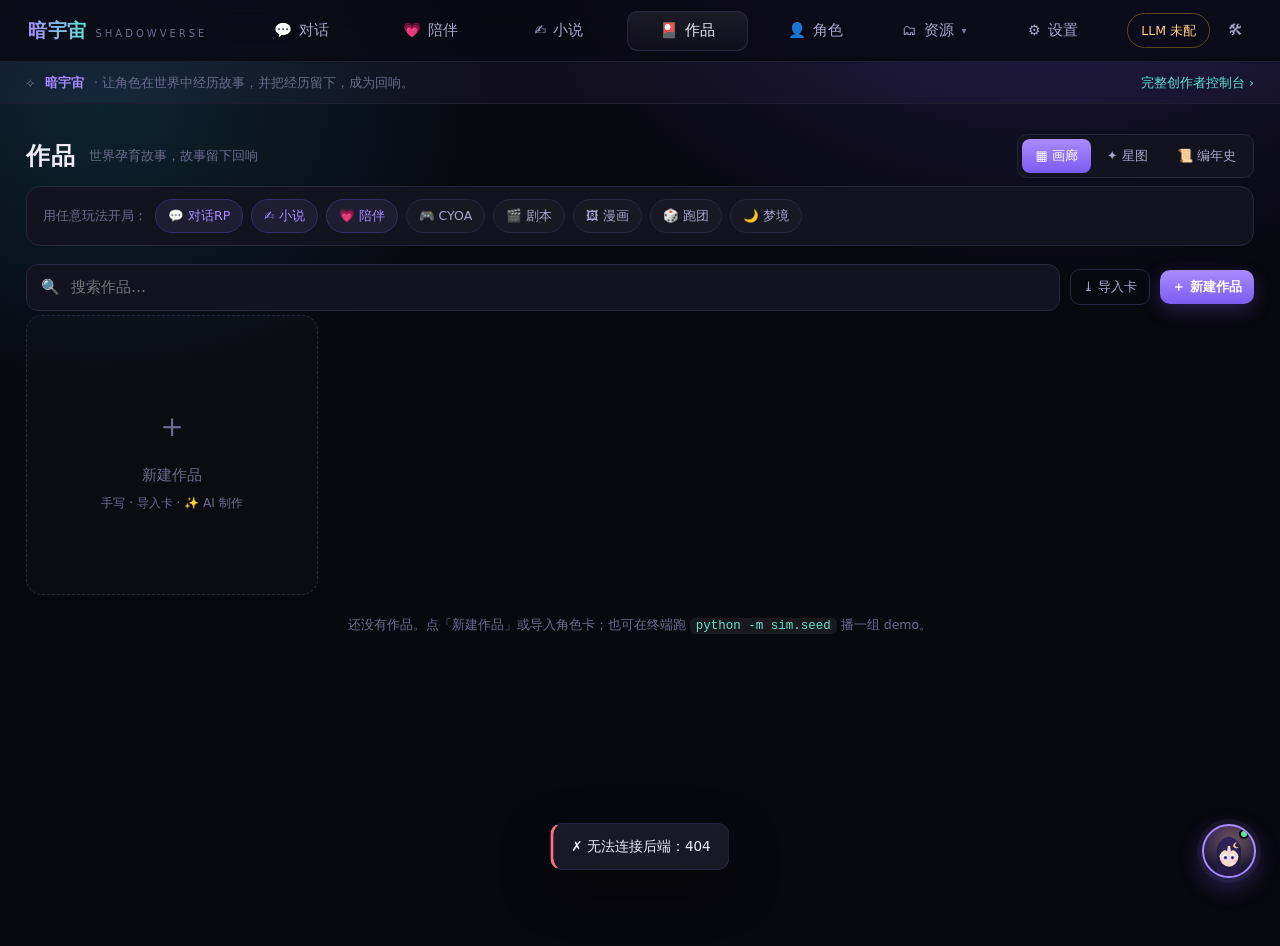
==== commit 450697f2: "重设计 P5(打磨2):顶栏铺满 + 资源下拉修复可点击 - 顶栏导航改为弹性铺满:各项等宽变宽、均匀撑满顶部(移除右侧 spacer,nav flex:1,每项 flex:1 居中) - 修复「资源" ====
--- a/sv/web/index.html
+++ b/sv/web/index.html
@@ -43,14 +43,17 @@
 .brand .logo{font-size:19px;font-weight:800;letter-spacing:.5px;
   background:linear-gradient(92deg,var(--violet),var(--cyan));-webkit-background-clip:text;background-clip:text;color:transparent}
 .brand .en{font-size:10px;letter-spacing:3px;color:var(--faint);text-transform:uppercase}
-.nav{display:flex;gap:6px;align-items:center}
-.nav a,.navdrop>.dt{display:flex;align-items:center;gap:7px;padding:9px 15px;border-radius:11px;color:var(--dim);font-size:14.5px;transition:.15s;white-space:nowrap;cursor:pointer}
-.nav a:hover,.navdrop:hover>.dt{background:#ffffff0a;color:var(--ink)}
+.nav{flex:1;display:flex;gap:8px;align-items:stretch}
+.nav>a,.nav>.navdrop{flex:1}
+.nav a,.navdrop>.dt{display:flex;align-items:center;justify-content:center;gap:7px;height:40px;padding:0 10px;border-radius:11px;color:var(--dim);font-size:14.5px;transition:.15s;white-space:nowrap;cursor:pointer}
+.nav a:hover,.navdrop:hover>.dt,.navdrop.open>.dt{background:#ffffff0a;color:var(--ink)}
 .nav a.on,.navdrop.on>.dt{color:var(--ink);background:linear-gradient(180deg,#ffffff12,#ffffff06);box-shadow:inset 0 0 0 1px var(--line)}
 .navdrop{position:relative}
-.navmenu{display:none;position:absolute;top:100%;left:0;margin-top:8px;background:var(--surface2);border:1px solid var(--line);border-radius:12px;box-shadow:var(--shadow);padding:6px;min-width:154px;z-index:40}
-.navdrop:hover .navmenu{display:block}
-.navmenu a{display:flex;align-items:center;gap:8px;padding:9px 12px;border-radius:8px;color:var(--dim);font-size:14px}
+/* 菜单与触发器紧贴(top:100%,无 margin 间隙)——否则鼠标移向菜单时会先离开 :hover 区导致点不到 */
+.navmenu{display:none;position:absolute;top:100%;left:0;right:0;padding-top:6px;z-index:40}
+.navmenu>.inner{background:var(--surface2);border:1px solid var(--line);border-radius:12px;box-shadow:var(--shadow);padding:6px;min-width:150px}
+.navdrop:hover .navmenu,.navdrop.open .navmenu{display:block}
+.navmenu a{display:flex;align-items:center;gap:8px;padding:10px 12px;border-radius:8px;color:var(--dim);font-size:14px}
 .navmenu a:hover{background:#ffffff0a;color:var(--ink)}
 .navmenu a.on{color:var(--violet)}
 .spacer{flex:1}
@@ -480,7 +483,6 @@
 <div class="topbar">
   <div class="brand" onclick="location.hash='#/works'"><span class="logo">暗宇宙</span><span class="en">ShadowVerse</span></div>
   <nav class="nav" id="nav"></nav>
-  <div class="spacer"></div>
   <span class="llmpill" id="llmpill">LLM …</span>
   <a class="iconbtn" title="旧版创作者控制台" href="/legacy" target="_blank">🛠</a>
 </div>
@@ -630,12 +632,12 @@
 function renderNav(active){
   const main=NAV.map(n=>`<a href="${n.href}" data-fam="${n.fam}" class="${active===n.fam?'on':''}">${n.icon} <span class="lbl">${n.label}</span></a>`).join('');
   const resOn=['worldbook','assets','presets'].includes(active);
-  const drop=`<div class="navdrop ${resOn?'on':''}"><span class="dt">🗂 <span class="lbl">资源</span> <span style="font-size:10px;opacity:.7">▾</span></span>
-    <div class="navmenu">
+  const drop=`<div class="navdrop ${resOn?'on':''}"><span class="dt" onclick="this.closest('.navdrop').classList.toggle('open')">🗂 <span class="lbl">资源</span> <span style="font-size:10px;opacity:.7">▾</span></span>
+    <div class="navmenu"><div class="inner">
       <a href="#/worldbook" class="${active==='worldbook'?'on':''}">📜 世界书</a>
       <a href="#/assets" class="${active==='assets'?'on':''}">🧩 素材</a>
       <a href="#/presets" class="${active==='presets'?'on':''}">🎚 预设</a>
-    </div></div>`;
+    </div></div></div>`;
   const settings=`<a href="#/settings" data-fam="settings" class="${active==='settings'?'on':''}">⚙ <span class="lbl">设置</span></a>`;
   el('nav').innerHTML=main+drop+settings;
   const ok=OV.llm&&OV.llm.available;const pill=el('llmpill');
@@ -1464,6 +1466,7 @@
   close.onclick=()=>{stage.classList.remove('on');mini.style.display='';};})();
 
 /* ===================== boot ===================== */
+document.addEventListener('click',e=>{if(!e.target.closest('.navdrop'))document.querySelectorAll('.navdrop.open').forEach(d=>d.classList.remove('open'));});
 window.addEventListener('hashchange',async()=>{await route();
   // companion → chat handoff
   if(window._pendingMsg&&CHAT&&CHAT.send){const m=window._pendingMsg;window._pendingMsg=null;setTimeout(()=>CHAT.send(m),120);}
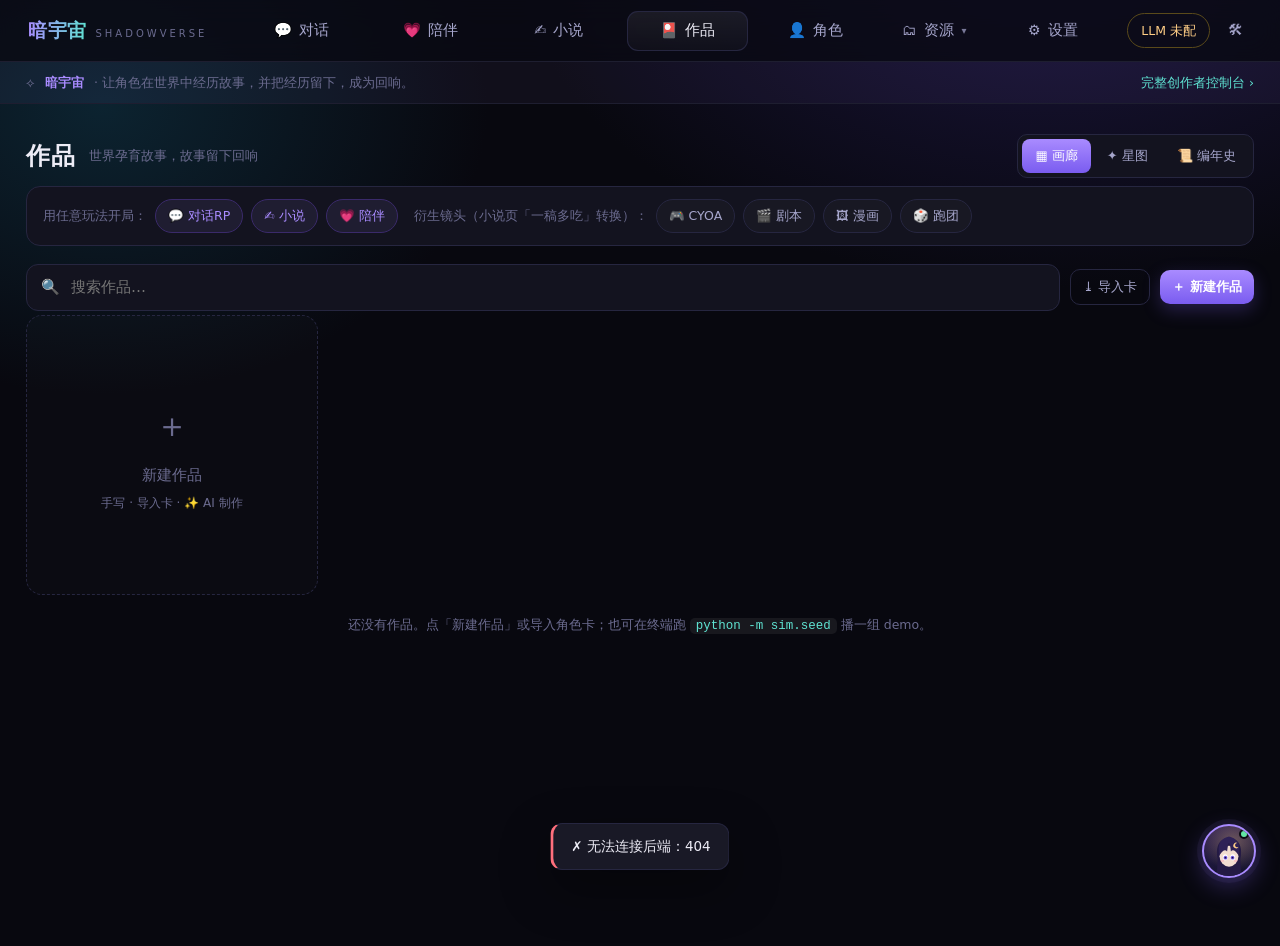
==== commit 3dab2784: "重设计 P8:预设做实(适配酒馆 ST 预设)+ 主页去表面 预设原先「导入了啥也没有」:list 只回名字/计数、没有详情路由,前端只显示一个空壳。这轮把 ST 预设从导入到生效全程做实,并把主页几" ====
--- a/sv/web/index.html
+++ b/sv/web/index.html
@@ -679,9 +679,9 @@
     <span class="mchip core" onclick="location.hash='#/chat'">💬 对话RP</span>
     <span class="mchip core" onclick="location.hash='#/novel'">✍ 小说</span>
     <span class="mchip core" onclick="location.hash='#/companion'">💗 陪伴</span>
-    <span class="mchip" title="后续接入">🎮 CYOA</span><span class="mchip" title="后续接入">🎬 剧本</span>
-    <span class="mchip" title="后续接入">🖼 漫画</span><span class="mchip" title="后续接入">🎲 跑团</span>
-    <span class="mchip" title="后续接入">🌙 梦境</span></div>`;
+    <span class="ml" style="margin-left:8px">衍生镜头（小说页「一稿多吃」转换）：</span>
+    <span class="mchip" onclick="location.hash='#/novel'" title="小说→CYOA">🎮 CYOA</span><span class="mchip" onclick="location.hash='#/novel'" title="事件线→剧本">🎬 剧本</span>
+    <span class="mchip" onclick="location.hash='#/novel'" title="小说→漫画分镜">🖼 漫画</span><span class="mchip" onclick="location.hash='#/novel'" title="事件线→跑团">🎲 跑团</span></div>`;
   const head=`<div class="page-head"><h1>作品</h1><span class="sub">世界孕育故事，故事留下回响</span>
     <div class="viewsw">
       <span class="vbtn ${sub==='gallery'?'on':''}" onclick="location.hash='#/works/gallery'">▦ 画廊</span>
@@ -803,17 +803,30 @@
   if(role==='char'){
     const m=String(text).match(/```html\s*([\s\S]*?)```/i);
     const ctrl=_msgctrl(floor);
-    const trace=(floor!=null&&floor>=0)?`<div class="trace" id="trace${floor}">${traceBody()}</div>`:'';
+    const trace=(floor!=null&&floor>=0)?`<div class="trace" id="trace${floor}"></div>`:'';
     if(m){const prose=esc(String(text).replace(m[0],'').trim());
       return `<div class="brow char msg">${_avHtml()}<div class="bcol"><div class="bubble char">${prose?prose+'<br>':''}${_hudIframe(m[1])}</div>${ctrl}${trace}</div></div>`;}
     return `<div class="brow char msg">${_avHtml()}<div class="bcol"><div class="bubble char">${esc(text)}</div>${ctrl}${trace}</div></div>`;
   }
   return `<div class="brow user"><div class="bubble user">${esc(text)}</div></div>`;}
-function traceBody(){const an=(CHAT&&CHAT.anchors)||[];
-  return `<div class="tt">⌖ 这句话从哪来</div>
-    <div class="tr"><span class="tk">起作用锚点</span><span>${an.length?an.map(a=>`<span class="tag2">${esc(a)}</span>`).join(''):'（暂无锚点）'}</span></div>
-    <div class="tr"><span class="tk">说明</span><span style="color:var(--faint)">世界书触发明细与记忆检索权重，引擎已记录，尚未在此接口暴露。</span></div>`;}
-function traceToggle(f){const t=el('trace'+f);if(t)t.classList.toggle('on');}
+function renderTrace(d){
+  const wb=(d.worldbook||[]).map(x=>`<span class="tag2">${esc(x.name||(x.keys&&x.keys[0])||'条目')}${x.constant?' · 常驻':''}</span>`).join('')||'<span style="color:var(--faint)">无命中</span>';
+  const mem=(d.memory||[]).map(m=>`<div style="margin:2px 0">· ${esc(m.text)} <span style="color:var(--faint)">(${esc(m.where||m.level||'')})</span></div>`).join('')||'<span style="color:var(--faint)">无</span>';
+  const an=(d.anchors||[]).map(a=>`<span class="tag2">${esc(a)}</span>`).join('')||'<span style="color:var(--faint)">无</span>';
+  return `<div class="tt">⌖ 这句话从哪来 · 把看不见的机器摊开</div>
+    <div class="tr"><span class="tk">触发世界书</span><span>${wb}</span></div>
+    <div class="tr"><span class="tk">检索记忆</span><span>${mem}</span></div>
+    <div class="tr"><span class="tk">起作用锚点</span><span>${an}</span></div>`;}
+async function traceToggle(f){const t=el('trace'+f);if(!t||!CHAT)return;
+  const open=t.classList.toggle('on');
+  if(!open||t.dataset.loaded)return;
+  t.dataset.loaded='1';
+  // 取本楼之前最近的一条「你」的话作为检索上下文
+  let q='',prev=(t.closest('.brow')||{}).previousElementSibling;
+  while(prev){if(prev.classList&&prev.classList.contains('user')){q=(prev.querySelector('.bubble')||{}).textContent||'';break;}prev=prev.previousElementSibling;}
+  t.innerHTML=`<div class="tt">⌖ 这句话从哪来</div><div class="tr" style="color:var(--faint)">载入中…</div>`;
+  try{const d=await api('/trace?world='+encodeURIComponent(CHAT.wid)+'&entity='+encodeURIComponent(CHAT.eid)+'&q='+encodeURIComponent(q));t.innerHTML=renderTrace(d);}
+  catch(e){t.dataset.loaded='';t.innerHTML=`<div class="tt">⌖ 这句话从哪来</div><div class="tr">✗ ${esc(e.message)}</div>`;}}
 function _addBubble(role,text){const box=el('chatbox');const w=document.createElement('div');
   w.innerHTML=bubbleHtml(role,text);const row=w.firstElementChild;box.appendChild(row);
   scrollChat();return row.querySelector('.bubble');}
@@ -942,9 +955,8 @@
           </div>
         </div>
         <div class="ptab-pane" data-pt="sw">
-          <div class="sw-grp">生效预设</div>
-          <p class="note">${d.preset_active?('🎚 <b style="color:var(--ink)">'+esc(d.preset_active)+'</b> —— 它的模块已叠加进对话。'):'未启用预设。'}
-            到 <a style="color:var(--violet)" href="#/presets">预设页</a> 选一套（活人感 / 对白优化 / 防超雄 / 文风·五感…），或导入 SillyTavern 预设。</p>
+          <div class="sw-grp">生效预设 · 手艺开关 ${d.preset_active?`<a style="float:right;color:var(--violet);cursor:pointer;font-size:11px" href="#/presets">管理 ›</a>`:''}</div>
+          <div id="swmods">${d.preset_active?'<p class="note">载入模块…</p>':'<p class="note">未启用预设。到 <a style="color:var(--violet)" href="#/presets">预设页</a> 导入一套 SillyTavern 预设（活人感/对白优化/防超雄/文风·五感…），每个模块都能在这里逐个勾。</p>'}</div>
           <div class="sw-grp">作者笔记 · 导演旁注</div>
           <textarea id="authornote" rows="4" placeholder="给模型的旁注（基调/方向/避免什么），贯穿注入但不复述" style="width:100%;background:#0d0d18;border:1px solid var(--line);color:var(--ink);border-radius:10px;padding:9px 11px;font:inherit;font-size:13px;resize:vertical">${esc(d.author_note||'')}</textarea>
           <button class="btn ghost sm" style="margin-top:8px;width:100%;justify-content:center" onclick="actSaveNote()">保存笔记</button>
@@ -969,6 +981,7 @@
 
   renderVars(d.vars);
   renderQR();recountCtx();
+  if(d.preset_active)fillSwMods(d.preset_active);
   // last swipe count
   const lc=[...(d.history||[])].reverse().find(x=>x.role==='char'&&x.swipes);
   if(lc&&el('swcount'))el('swcount').textContent=((lc.swipe_id||0)+1)+'/'+lc.swipes.length;
@@ -1034,6 +1047,13 @@
   const tmp=document.createElement('div');tmp.innerHTML=bubbleHtml('char',r.reply!=null?r.reply:bubble.textContent,fi);
   if(row&&tmp.firstElementChild)row.replaceWith(tmp.firstElementChild);else bubble.textContent=r.reply||'';
   updateSwBar(r);}
+async function fillSwMods(pid){const box=el('swmods');if(!box)return;
+  try{const det=await api('/preset/'+pid);const mods=(det.modules||[]).filter(m=>!(m.marker||!m.content));
+    box.innerHTML=`<div class="note" style="margin:0 0 6px">🎚 <b style="color:var(--ink)">${esc(det.name||pid)}</b></div>`+(mods.length?mods.map(m=>{const on=m.enabled!==false;
+      return `<div class="sw"><div class="l">${esc(m.name||m.identifier)}<small>${esc((m.content||'').slice(0,44))}</small></div><div class="toggle ${on?'on':''}" onclick="chatPresetToggle('${jsq(pid)}','${jsq(m.identifier)}',${on?'false':'true'})"></div></div>`;}).join('')
+      :'<p class="note">该预设只有占位槽，无可勾模块。</p>');}
+  catch(e){box.innerHTML='<p class="note">✗ '+esc(e.message)+'</p>';}}
+async function chatPresetToggle(pid,ident,enabled){try{await post('/preset/module',{preset:pid,identifier:ident,enabled:enabled==='true'||enabled===true});fillSwMods(pid);toast('✓ 模块已更新（下条起生效）');}catch(e){toast('✗ '+e.message,true);}}
 function renderQR(){const bar=el('qrbar');if(!bar||!CHAT)return;const qr=CHAT.qr||[];
   bar.innerHTML=qr.map((q,i)=>`<button class="qr" onclick="qrSend(${i})" title="${esc(q.message)}">${esc(q.label||q.message)}</button>`).join('')
     +`<button class="qr edit" onclick="actQuickReplies()">＋ 快速回复</button>`;}
@@ -1097,7 +1117,8 @@
     const bars=(chat.var_view||[]).filter(x=>x.vis==='bar'&&typeof x.value==='number');
     relHtml=bars.length?`<div class="rel" style="margin-top:16px">`+bars.map(x=>{const mn=x.min!=null?x.min:0,mx=x.max!=null?x.max:100;const pct=Math.max(0,Math.min(100,(x.value-mn)/((mx-mn)||1)*100));
       return `<div class="relrow"><div class="rt"><span class="rn">${esc(x.label||x.name)}</span><span class="rv">${x.value}</span></div><div class="reltrack"><div class="rf" style="width:${pct}%;background:${x.color||'var(--violet)'}"></div></div></div>`;}).join('')+`</div>`
-      :'<p class="note">还没有关系数值。在对话里推几轮，或用「🎲AI建卡」生成一张攻略板（含好感/心动/信任/心防…）。</p>';
+      :`<p class="note" style="margin:0 0 12px">还没有关系数值。建立一张 galgame 式攻略板（好感/心动/信任/心防/亲密…9 轴 + 阶段/称呼/里程碑），对话里就会随剧情推进。</p>
+        <button class="btn ghost sm" onclick="actApplyRel('${jsq(wid)}','${jsq(eid)}')">＋ 建立关系攻略板</button>`;
   }
   // milestones from experiences (身份级标★)
   const exps=ent.experiences||[];
@@ -1118,6 +1139,10 @@
           <div class="line"><i>◷</i> 此刻：${esc(st.location||'—')}</div>
           <div class="line"><i>♡</i> 心情：${esc(st.mood||'—')}</div>
           <div class="line"><i>✎</i> 目标：${esc(st.goal||'—')}</div>
+          <div style="display:flex;gap:8px;margin-top:10px">
+            <button class="btn ghost sm" style="flex:1;justify-content:center" onclick="actAvatar('${jsq(wid)}','${jsq(eid)}')">🖼 头像</button>
+            <button class="btn ghost sm" style="flex:1;justify-content:center" onclick="actRenderEntity('${jsq(wid)}','${jsq(eid)}')">🎭 立绘</button>
+          </div>
         </div>
       </div>
       <div class="compmain">
@@ -1135,6 +1160,17 @@
       </div>
     </div></div>`;
 }
+async function actApplyRel(wid,eid){try{await post('/apply-relationship',{world:wid,entity:eid});toast('✓ 已建立关系攻略板，对话里会随剧情推进');route();}catch(e){toast('✗ '+e.message,true)}}
+async function actRenderEntity(wid,eid){toast('生成立绘中…（需配出图后端）');
+  try{const r=await post('/render/entity',{world:wid,entity:eid});
+    if(r&&(r.enabled===false||r.error)){toast(r.note||r.error||'未配出图后端 —— 设置 › 渲染',true);return;}
+    toast('✓ 立绘已生成');route();}catch(e){toast('✗ '+e.message,true)}}
+function actAvatar(wid,eid){const inp=document.createElement('input');inp.type='file';inp.accept='image/*';
+  inp.onchange=async()=>{const f=inp.files&&inp.files[0];if(!f)return;
+    const bytes=new Uint8Array(await f.arrayBuffer());let bin='';for(let i=0;i<bytes.length;i++)bin+=String.fromCharCode(bytes[i]);
+    const ext=(f.name.split('.').pop()||'png').toLowerCase();
+    try{await post('/entity/avatar',{world:wid,entity:eid,img_b64:btoa(bin),ext});toast('✓ 头像已上传');route();}catch(e){toast('✗ '+e.message,true)}};
+  inp.click();}
 function compSend(wid,eid){const t=el('compmsg');if(!t||!t.value.trim())return;const msg=t.value.trim();
   location.hash='#/chat/'+wid+'/'+eid;
   // hand off the message to chat once it loads
@@ -1150,7 +1186,8 @@
     <p class="empty">《${esc(wd.meta.name)}》还没有世界线/书。<a style="color:var(--violet)" href="/legacy" target="_blank">去控制台新建一条 ›</a></p></div>`;return;}
   if(!tid)tid=wd.threads[0].id;
   let d;try{d=await api('/thread/'+wid+'/'+tid);}catch(e){app().innerHTML=`<div class="wrap"><div class="empty">${esc(e.message)}</div></div>`;return;}
-  window._chs=d.chapters;window._novel={wid,tid};
+  window._chs=d.chapters;window._novel={wid,tid,chNo:(d.chapters[0]||{}).no||1};
+  const branches=await api('/branches/'+wid+'/'+tid).then(r=>r.branches||[]).catch(()=>[]);
   const otherWorlds=OV.worlds.filter(w=>w.id!==wid&&w.threads>0);
   const chSel=d.chapters.map((c,i)=>`<div class="nv-ch ${i===0?'on':''}" data-ch="${i}" onclick="showCh(${i})">第${c.no}章${c.title?' · '+esc(c.title):''} <span class="w">${c.hanzi}字</span></div>`).join('');
   const threadSel=wd.threads.map(t=>`<div class="nv-ch ${t.id===tid?'on':''}" onclick="location.hash='#/novel/${wid}/${t.id}'">${esc(t.title)} <span class="w">${t.chapters}章</span></div>`).join('');
@@ -1163,6 +1200,8 @@
     <div class="nv-side">
       <div class="grp">${esc(wd.meta.name)} · 世界线</div>${threadSel}
       <div class="grp" style="margin-top:18px">${esc(d.meta.title)} · 目录</div>${chSel||'<p class="note">还没有章节</p>'}
+      <div class="grp" style="margin-top:18px">分支 · 蝴蝶效应 <a style="color:var(--violet);cursor:pointer;float:right;font-weight:400" onclick="actBranch()">＋</a></div>
+      ${branches.length?branches.map(b=>`<div class="nv-ch" title="${esc(b.divergence||'')}">⑂ ${esc(b.name||b.id)} <span class="w">第${b.from_chapter}章</span></div>`).join(''):'<p class="note" style="margin:4px 6px">还没有分支。从某章分叉出一条平行线（蝴蝶效应）。</p>'}
       ${otherWorlds.length?`<div class="grp" style="margin-top:18px">其他作品</div>${otherWorlds.map(w=>`<div class="nv-ch" onclick="location.hash='#/novel/${w.id}'">${esc(w.name)}</div>`).join('')}`:''}
     </div>
     <div class="nv-read"><div class="reader2" id="reader">
@@ -1173,8 +1212,8 @@
       <div class="metarow"><span>章数</span><b>${d.meta.chapter_count||d.chapters.length}</b></div>
       <div class="metarow"><span>字数</span><b>${d.chapters.reduce((a,c)=>a+c.hanzi,0)}</b></div>
       <h3>产线 · 写→审→改→落</h3>
-      <div class="pipe"><span class="step" onclick="actWriteChapter()">✍ 写一章</span><span class="step" onclick="actNarrateRun()">✨ AI产线</span><span class="step" onclick="actReflect()">🧠 反思</span><span class="step" onclick="actExport()">⤓ 导出</span></div>
-      <p class="note">「AI产线」自动写→质检→修订；「反思」校验全局自洽。</p>
+      <div class="pipe"><span class="step" onclick="actWriteChapter()">✍ 写一章</span><span class="step" onclick="actNarrateRun()">✨ AI产线</span><span class="step" onclick="actExport()">⤓ 导出</span></div>
+      <p class="note">「AI产线」自动写→质检→修订。</p>
       <h3>钩子台账</h3>
       ${alpha?`<div class="hook"><span class="hdot alpha"></span>α 悬念：${esc(alpha)}</div>`:''}
       ${hookHtml||'<p class="note">还没有钩子。</p>'}
@@ -1182,13 +1221,17 @@
       ${(d.entities||[]).map(e=>`<div class="metarow"><span>${esc(e.name)}</span><b>${esc(e.role||'')}</b></div>`).join('')||'<p class="note">—</p>'}
       <h3>跨透镜事件（beats）</h3>
       ${beats.length?`<div class="timeline">${beats.slice(-6).map(b=>`<div class="ev"><div class="w">${esc(b.where||'')} · ${esc(b.lens||'')}</div>${esc((b.text||'').slice(0,90))}</div>`).join('')}</div>`:'<p class="note">RP / 玩一场会在这里落事件。</p>'}
+      <h3>质检 · 反思</h3>
+      <div class="pipe"><span class="step" onclick="actChecks()">✓ 全书质检</span><span class="step" onclick="actReflect()">🧠 反思自洽</span></div>
+      <div id="qaout" class="note" style="margin-top:8px"></div>
       <h3>一稿多吃</h3>
-      <div class="pipe"><span class="step">→ CYOA</span><span class="step">→ 剧本</span><span class="step">→ 漫画</span><span class="step">→ 跑团</span></div>
-      <p class="note">同一条 beats 线可一键转换（CLI <code>convert</code>）。</p>
+      <div class="pipe"><span class="step" onclick="actConvert('cyoa')">→ CYOA</span><span class="step" onclick="actConvert('screenplay')">→ 剧本</span><span class="step" onclick="actConvert('comic')">→ 漫画</span><span class="step" onclick="actConvert('tabletop')">→ 跑团</span></div>
+      <p class="note">把当前章 / 事件线转成另一种镜头（走 convert：配 LLM 一键生成，否则给"转换包"交宿主模型改写）。</p>
     </div></div>`;
   if(d.chapters.length)showCh(0);else el('reader').innerHTML='<div class="empty">还没有章节 —— 点右侧「✍ 写一章」或「✨ AI产线」。</div>';
 }
 function showCh(i){const c=window._chs[i];if(!c)return;
+  if(window._novel)window._novel.chNo=c.no;
   document.querySelectorAll('.nv-side .nv-ch[data-ch]').forEach(n=>n.classList.toggle('on',+n.dataset.ch===i));
   el('reader').innerHTML=`<div class="ch-t">第 ${c.no} 章</div><h2>${esc(c.title||'')}</h2>
     <div class="prose">${md(c.text)}</div>
@@ -1208,9 +1251,37 @@
     closeModal();toast('AI 产线运行中（写→质检→修订）…');
     try{await post('/narrate/run',{world:wid,thread:tid,intent:v.intent||''});toast('✓ 新章已落');route();}catch(e){toast('✗ '+e.message,true)}});}
 async function actWriteChapter(){window.open('/legacy','_blank');toast('手写章节请在控制台（写作包→回填）');}
+function _qa(html){const o=el('qaout');if(o)o.innerHTML=html;}
+async function actChecks(){if(!window._novel)return;const {wid,tid}=window._novel;_qa('<span style="color:var(--faint)">全书质检中…（确定性，0 token）</span>');
+  try{const r=await post('/checks',{world:wid,thread:tid});const f=r.findings||[];
+    _qa(`<b style="color:var(--ink)">✓ 全书质检（${r.chapters||0} 章）</b><br>`+(f.length?f.map(x=>'· '+esc(x)).join('<br>'):'<span style="color:var(--good)">未见基线问题</span>'));}
+  catch(e){_qa('✗ '+esc(e.message));}}
 async function actReflect(){if(!window._novel)return;const {wid,tid}=window._novel;
-  if(!(OV.llm&&OV.llm.available)){toast('需先配 LLM',true);return;}
-  toast('反思校验中…');try{const r=await post('/narrate/reflect',{world:wid,thread:tid,last:5});toast('✓ 反思完成');console.log(r);}catch(e){toast('✗ '+e.message,true)}}
+  if(!(OV.llm&&OV.llm.available)){_qa('<span style="color:var(--gold)">反思自洽需配 LLM（确定性质检可直接用「全书质检」）。</span>');return;}
+  _qa('<span style="color:var(--faint)">反思校验中…</span>');
+  try{const r=await post('/narrate/reflect',{world:wid,thread:tid,last:5});
+    const f=r.findings||r.issues||[];_qa('<b style="color:var(--ink)">🧠 反思</b><br>'+(Array.isArray(f)&&f.length?f.map(x=>'· '+esc(typeof x==='string'?x:JSON.stringify(x))).join('<br>'):esc(JSON.stringify(r)).slice(0,600)));}
+  catch(e){_qa('✗ '+esc(e.message));}}
+async function actConvert(to){if(!window._novel)return;const {wid,tid,chNo}=window._novel;
+  const beatsBased=(to==='screenplay'||to==='tabletop');
+  const body={world:wid,thread:tid,to,run:!!(OV.llm&&OV.llm.available)};
+  if(!beatsBased)body.chapter=chNo||1;
+  _qa('<span style="color:var(--faint)">转换中…</span>');
+  try{const r=await post('/convert',body);_qa('');const pack=r.pack||{};
+    const tname=(pack.target&&pack.target.name)||to;
+    const result=r.output||(r.available===false?'':r.note||'');
+    openModal(`<h3>一稿多吃 → ${esc(tname)}</h3>
+      <p class="note" style="margin-top:0">源：${esc(pack.from||'')}${pack.title?' · '+esc(pack.title):''}</p>
+      ${result?`<div class="packet" style="max-height:52vh;overflow:auto;white-space:pre-wrap">${esc(result)}</div>`
+        :`<p class="note">未配 LLM —— 这是「转换包」，可整段交给宿主模型改写：</p><div class="packet" style="max-height:46vh;overflow:auto;white-space:pre-wrap">${esc((pack.guide||'')+'\n\n— 源材料 —\n'+(pack.material||'').slice(0,1400))}</div>`}
+      <div class="modal-actions"><button class="btn" onclick="closeModal()">好</button></div>`);}
+  catch(e){_qa('✗ '+esc(e.message));}}
+async function actBranch(){if(!window._novel)return;const {wid,tid}=window._novel;
+  formModal('从某章分叉一条平行线（蝴蝶效应）',[
+    {n:'from_chapter',label:'从第几章分叉',value:String(window._novel.chNo||1)},
+    {n:'name',label:'分支名',ph:'如 若苏栀先出手'},
+    {n:'divergence',label:'这一支哪里不同',type:'textarea',rows:2,ph:'第一层不靠悖论，直接强闯'},
+  ],'分叉 ⑂',async v=>{await post('/branch',{world:wid,thread:tid,from_chapter:parseInt(v.from_chapter)||1,name:v.name,divergence:v.divergence});closeModal();route();toast('✓ 已分叉一条平行线');});}
 
 /* ===================== 世界书 / worldbook ===================== */
 let WB={wid:null,entries:[],sel:null};
@@ -1295,32 +1366,55 @@
   <div class="modal-actions"><button class="btn ghost" onclick="actDelCodex('${jsq(cat)}','${jsq(id)}')">🗑 删除</button><button class="btn" onclick="closeModal()">好</button></div>`);}
 
 /* ===================== 预设 / presets ===================== */
+let PR={list:[],active:'',sel:null};
 async function viewPresets(){
   loading();
   let d;try{d=await api('/presets');}catch(e){app().innerHTML=`<div class="wrap"><div class="empty">${esc(e.message)}</div></div>`;return;}
-  const presets=d.presets||[];
-  const concept=[
-    {h:'活人感加强',p:'sys',d:'注入"她是一个有身体、有疲惫、有走神的人"的约束，压住通用助手腔。'},
-    {h:'对白优化',p:'style',d:'口语化、允许停顿与沉默、给潜台词留白，不每句都把话说满。'},
-    {h:'文风 · 五感',p:'style',d:'场景调动视觉/听觉/嗅觉/触觉，建立氛围而非罗列事实。'},
-    {h:'防超雄',p:'guard',d:'不把玩家写成无所不能的主角，世界对你有阻力。'},
-    {h:'防抢话',p:'guard',d:'只写角色言行，绝不替玩家说话或决定。'},
-  ];
-  const pl={sys:'系统',style:'文风',guard:'护栏'};
+  PR.list=d.presets||[];PR.active=d.active_preset||'';
+  if(!PR.sel||!PR.list.find(p=>p.id===PR.sel))PR.sel=(PR.list[0]||{}).id||null;
+  await renderPresets();
+}
+async function renderPresets(){
+  const list=PR.list.length?PR.list.map(p=>`<div class="entry ${p.id===PR.sel?'on':''}" onclick="presetSelect('${jsq(p.id)}')">
+    <span>🎚 ${esc(p.name||p.id)}</span>${p.id===PR.active?'<span class="badge">生效中</span>':`<span style="color:var(--faint);font-size:11px">${p.module_count||0}模块</span>`}</div>`).join('')
+    :'<p class="note" style="padding:10px">还没有预设。导入一套 SillyTavern 预设 JSON（采样集 + 文风/越狱/防超雄等模块）。</p>';
+  let detail='<p class="empty">选一个预设，查看它的模块与采样参数。</p>';
+  if(PR.sel){try{detail=presetDetailHtml(await api('/preset/'+PR.sel));}catch(e){detail=`<div class="empty">${esc(e.message)}</div>`;}}
   app().innerHTML=`<div class="wrap">
-    <div class="page-head"><h1>预设 <span class="sub">· 文风与行为开关</span></h1></div>
-    <div class="preset-head" style="margin-top:18px">
-      <span class="note" style="margin:0">启用一个预设 → 它的提示词模块叠加进所有对话。当前：<b style="color:var(--ink)">${esc(d.active_preset||'无')}</b></span>
-      <span style="flex:1"></span><button class="btn ghost sm" onclick="actImportPreset()">⤓ 导入 ST 预设</button></div>
-    ${presets.length?`<div class="modlist">${presets.map(p=>{const pid=p.id||p.name||p;const nm=p.name||p.id||p;const active=(pid===d.active_preset);
-      return `<div class="mod"><div class="info"><div class="h">${esc(nm)} ${active?'<span class="pill sys">生效中</span>':''}</div><div class="d">${esc(p.summary||p.desc||((p.modules||[]).length+' 个模块')||'SillyTavern 预设')}</div></div>
-        <button class="btn ${active?'ghost':''} sm" onclick="actPresetUse('${jsq(pid)}')">${active?'已启用':'启用'}</button></div>`;}).join('')}</div>`
-      :`<p class="note">还没有导入预设。下面是推荐做成的「手艺开关」（导入一套 ST 预设即可获得，或在控制台逐个建）：</p>
-        <div class="modlist">${concept.map(m=>`<div class="mod"><div class="info"><div class="h">${esc(m.h)} <span class="pill ${m.p}">${pl[m.p]}</span></div><div class="d">${esc(m.d)}</div></div><div class="toggle" onclick="this.classList.toggle('on')"></div></div>`).join('')}</div>
-        <p class="note">这些开关是演示性的（无后端预设时不生效）；导入或新建预设后，将由真实模块驱动。</p>`}
-    </div>`;
-}
-async function actPresetUse(pid){try{await post('/config',{SV_PRESET:pid});await refresh();route();toast('✓ 已启用预设 '+pid);}catch(e){toast('✗ '+e.message,true)}}
+    <div class="page-head"><h1>预设</h1><span class="sub">SillyTavern 文风/行为模块 + 采样参数 —— 把手艺做成可勾的开关</span>
+      <span style="flex:1"></span><button class="btn sm" onclick="actImportPresetFile()">⤓ 导入 ST 预设</button></div>
+    <div class="wb" style="margin-top:18px;grid-template-columns:280px 1fr">
+      <div class="list">${list}</div>
+      <div class="editor">${detail}</div>
+    </div></div>`;
+}
+function presetDetailHtml(d){
+  const samp=Object.entries(d.sampling||{}).map(([k,v])=>`<span class="tag c">${esc(k)} ${esc(''+v)}</span>`).join('')||'<span class="note">（该预设未带采样参数）</span>';
+  const roleTag=r=>r==='user'?'<span class="pill style">user</span>':r==='assistant'?'<span class="pill">assistant</span>':'<span class="pill sys">system</span>';
+  const mods=(d.modules||[]).map(m=>{const on=m.enabled!==false;const isMarker=m.marker||!m.content;
+    return `<div class="mod"><div class="info"><div class="h">${esc(m.name||m.identifier)} ${roleTag(m.role)}${isMarker?'<span class="pill">占位槽</span>':''}</div>
+      <div class="d">${isMarker?'ST 注入占位（由世界书/角色卡在对应位置填充）':esc((m.content||'').slice(0,140))}</div></div>
+      ${isMarker?'':`<div class="toggle ${on?'on':''}" title="开/关这个模块" onclick="presetToggle('${jsq(m.identifier)}',${on?'false':'true'})"></div>`}</div>`;}).join('')||'<p class="note">无模块</p>';
+  return `<div style="display:flex;align-items:center;gap:12px;margin-bottom:14px;flex-wrap:wrap">
+      <h3 style="margin:0">${esc(d.name)}</h3>${d.active?'<span class="badge" style="background:#62e6a422;color:var(--good)">生效中</span>':''}<span style="flex:1"></span>
+      <button class="btn ${d.active?'ghost':''} sm" onclick="presetUse('${jsq(d.active?'':d.id)}')">${d.active?'停用':'启用这套预设'}</button></div>
+    <div class="sw-grp">采样参数（导入时自动适配 → 生效后传给模型）</div><div class="tags" style="margin:0 0 16px">${samp}</div>
+    <div class="sw-grp">提示词模块 · 逐个可勾（关掉即不注入；空内容的是 ST 占位槽）</div>
+    <div class="modlist">${mods}</div>
+    <div class="sw-grp">组装后的系统提示（这套预设实际前置注入的）</div>
+    <div class="packet" style="max-height:240px;overflow:auto;white-space:pre-wrap;background:#0d0d18;border:1px solid var(--line);border-radius:10px;padding:11px 13px;font-size:12.5px;color:var(--dim)">${esc(d.assembled||'（空 —— 模块都关了或都是占位槽）')}</div>`;
+}
+function presetSelect(id){PR.sel=id;renderPresets();}
+async function presetToggle(ident,enabled){try{await post('/preset/module',{preset:PR.sel,identifier:ident,enabled:enabled==='true'||enabled===true});renderPresets();}catch(e){toast('✗ '+e.message,true);}}
+async function presetUse(pid){try{await post('/config',{SV_PRESET:pid});await refresh();PR.active=pid;toast(pid?'✓ 已启用，对话即时生效':'✓ 已停用');renderPresets();}catch(e){toast('✗ '+e.message,true);}}
+async function actPresetUse(pid){return presetUse(pid);}
+async function actImportPresetFile(){const inp=document.createElement('input');inp.type='file';inp.accept='.json';
+  inp.onchange=async()=>{const f=inp.files&&inp.files[0];if(!f)return;const text=await f.text();
+    let name=f.name.replace(/\.json$/i,'');try{const j=JSON.parse(text);if(j.name)name=j.name;}catch(e){toast('✗ 不是合法 JSON',true);return;}
+    try{const r=await post('/import/preset',{data:text,name});PR.sel=r.preset;await refresh();await viewPresets();
+      toast(`✓ 导入「${esc(r.name)}」 —— 模块 ${r.module_count}（自定义 ${r.custom_count}）、采样 ${Object.keys(r.sampling||{}).length} 项`);}
+    catch(e){toast('✗ '+e.message,true);}};
+  inp.click();}
 
 /* ===================== 设置 / settings ===================== */
 async function viewSettings(){
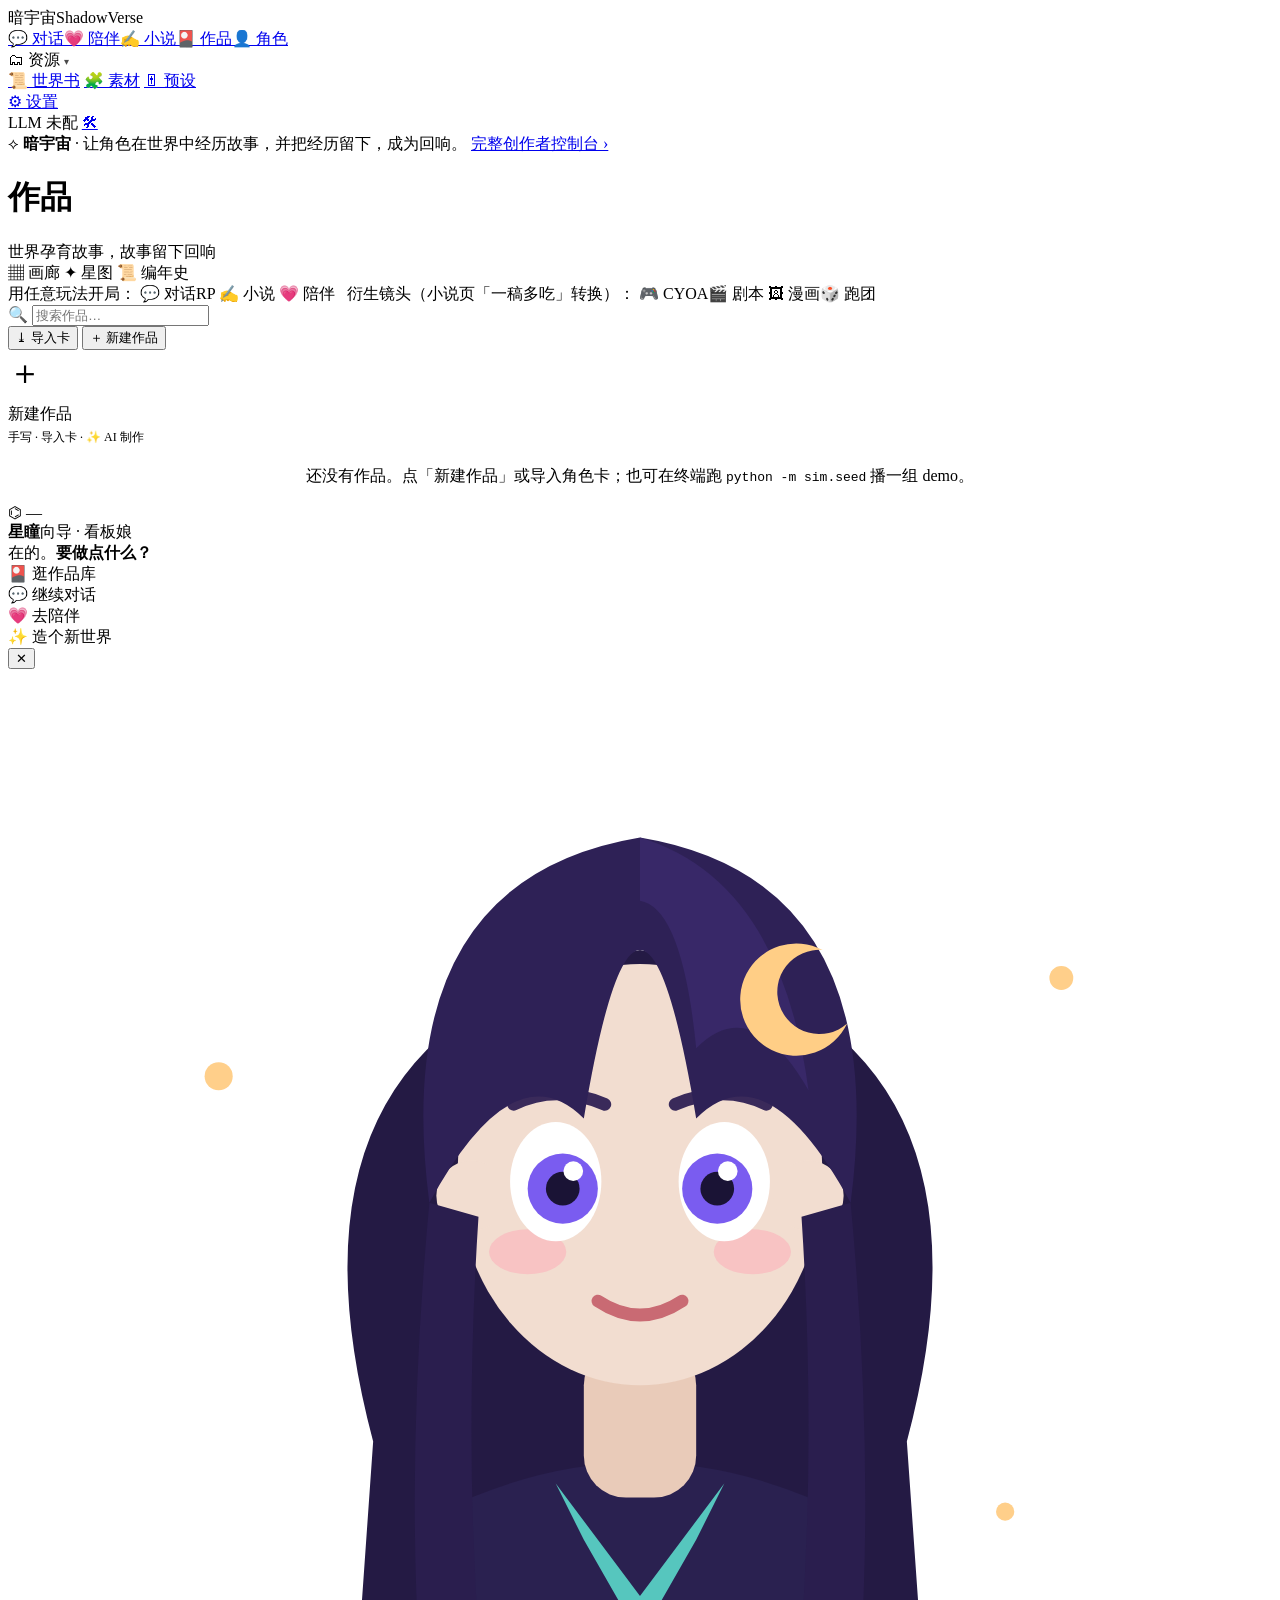
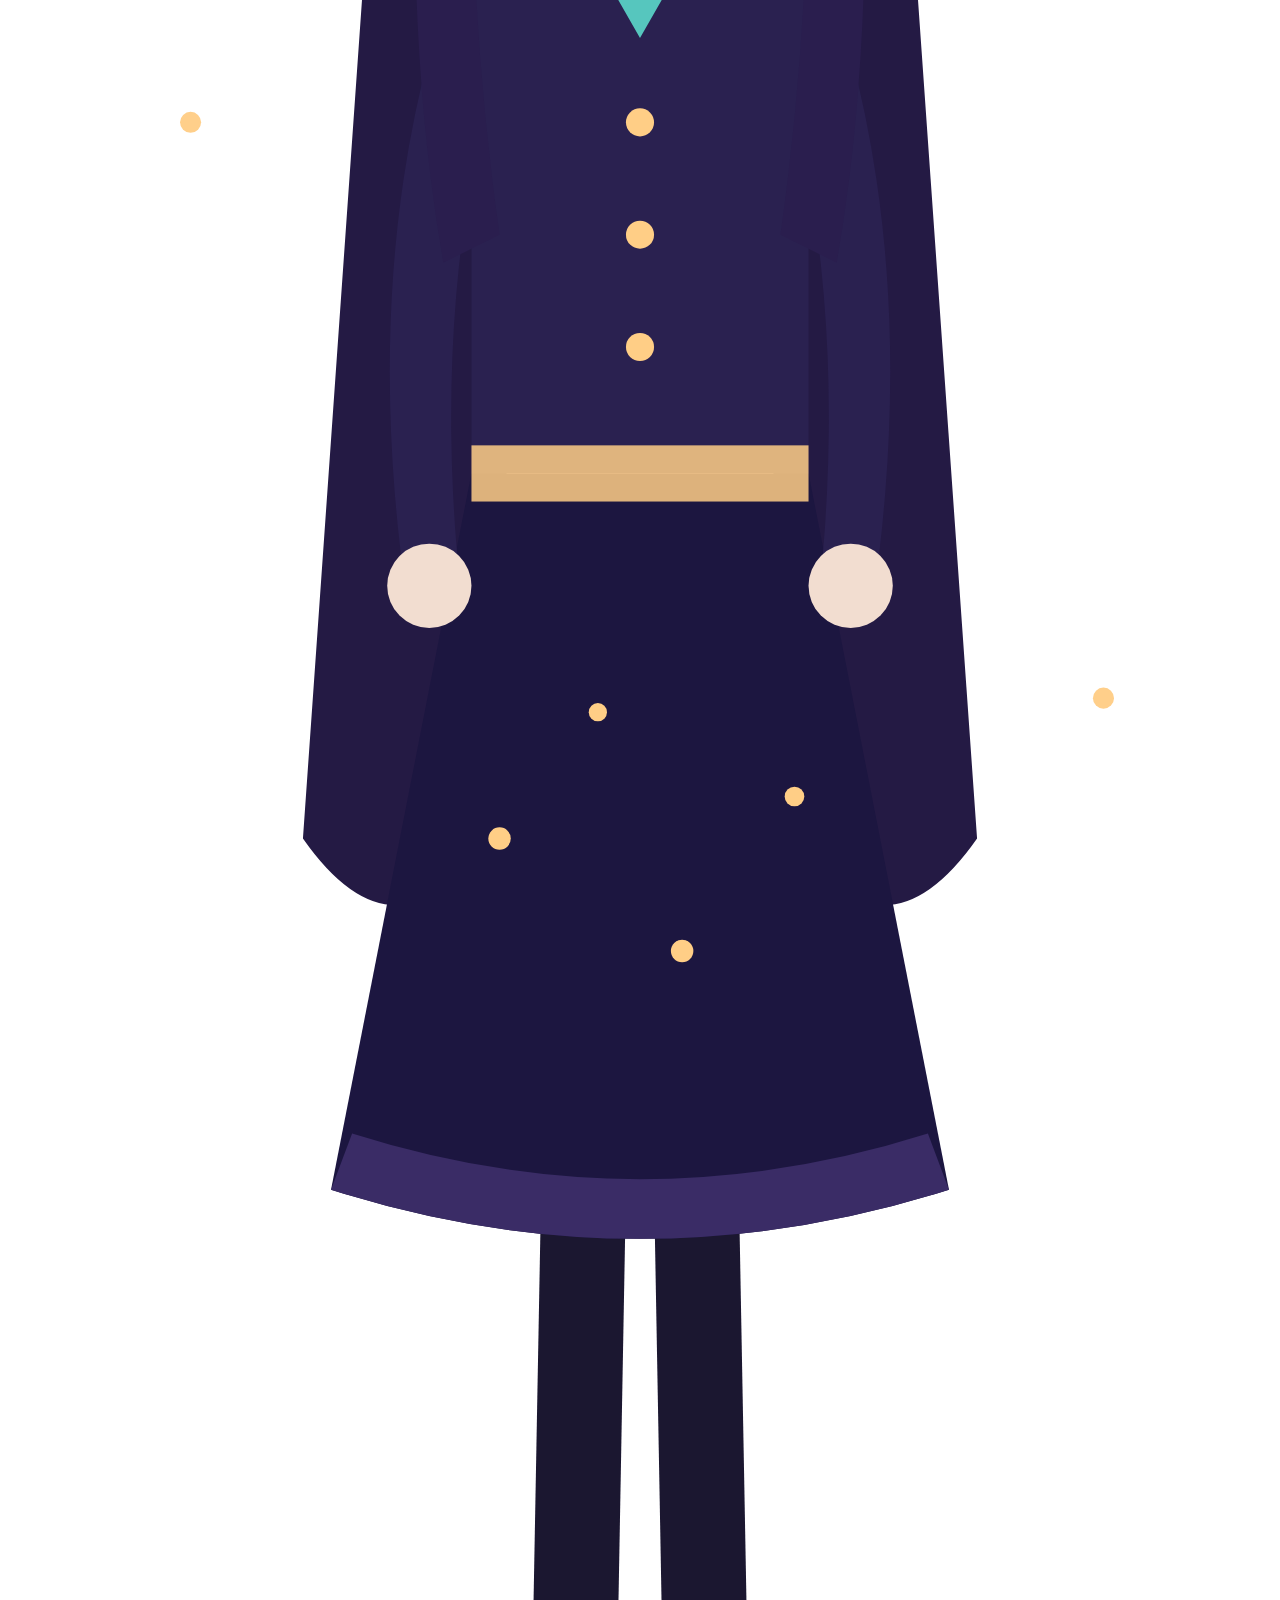
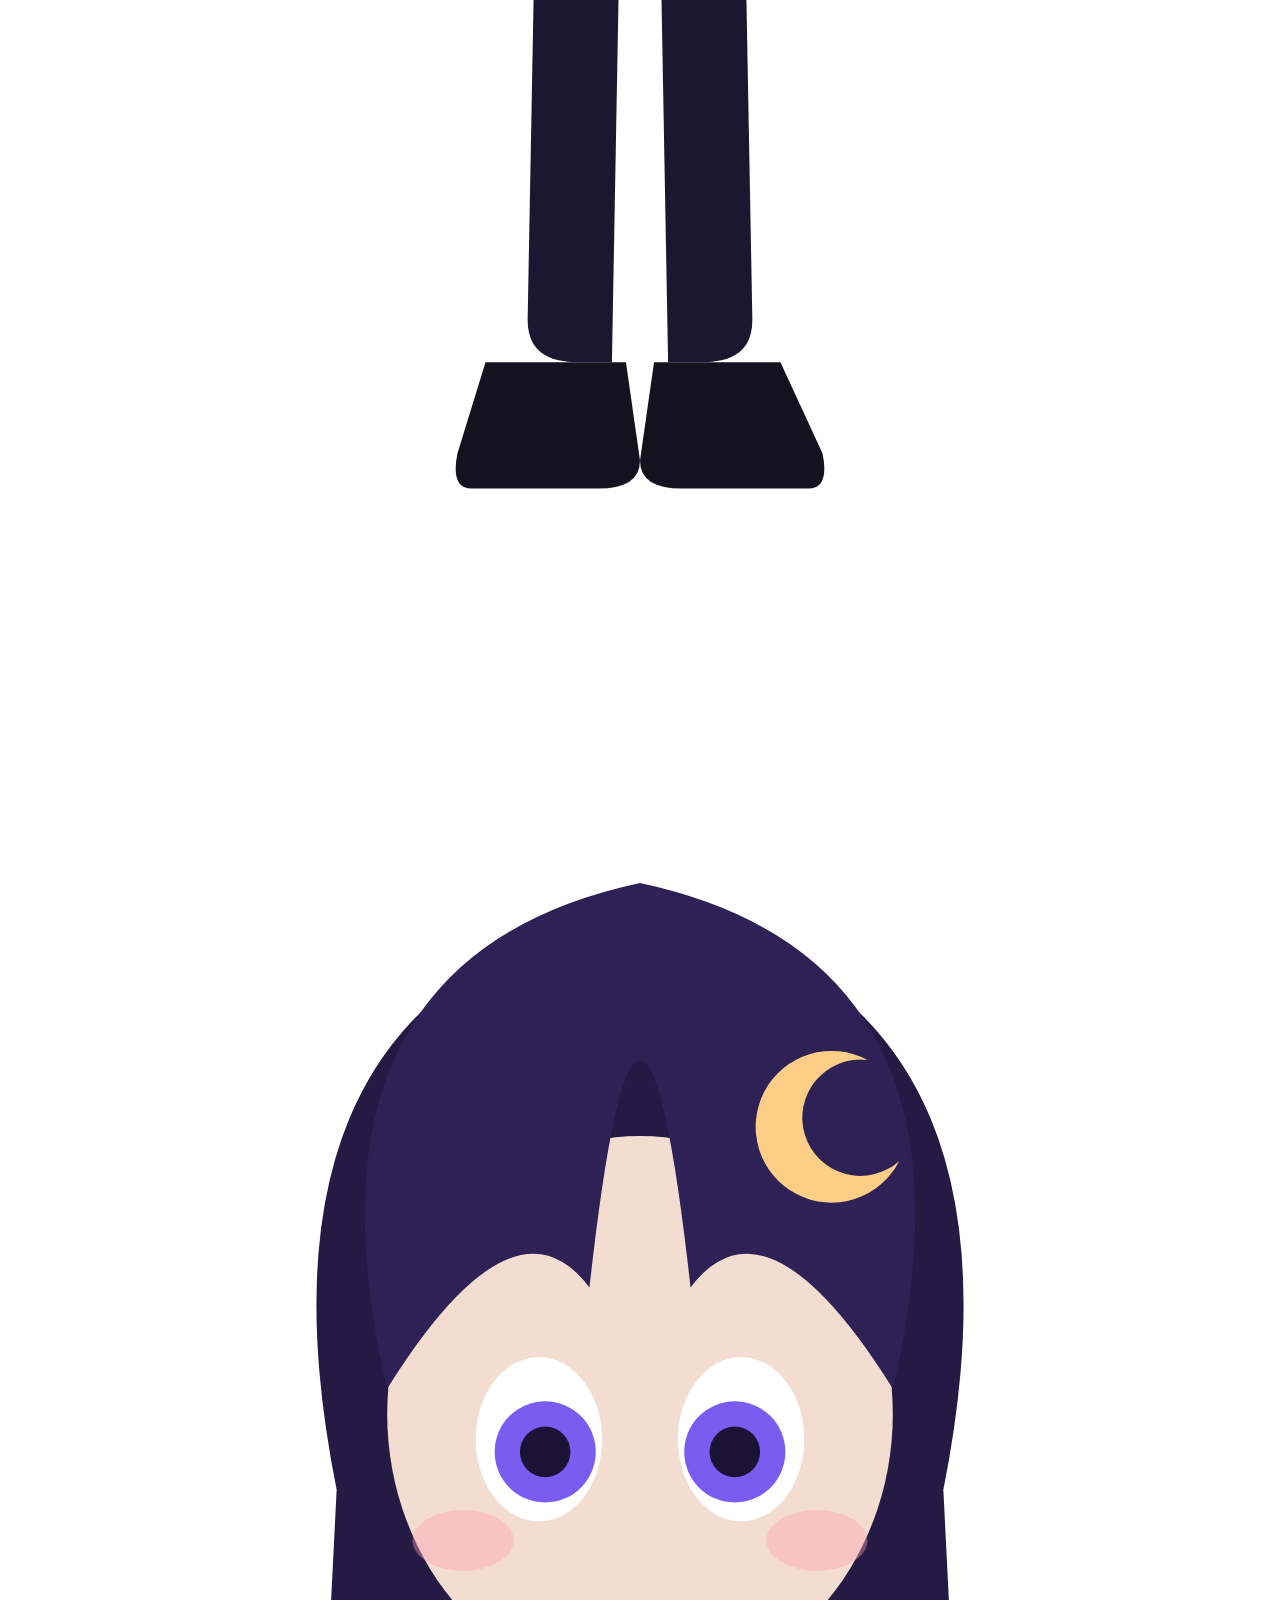
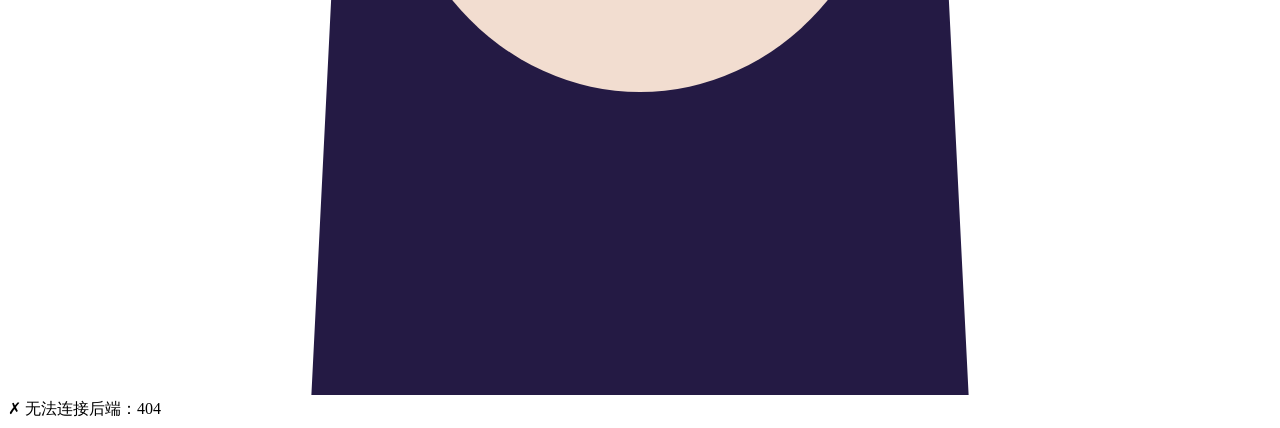
==== commit 559667b2: "T1.2 抽出 CSS 到 static/app.css + 加 /static 静态服务 - 把 index.html 整段 <style>(472行)抽到 sv/web/static/app.cs" ====
--- a/sv/web/index.html
+++ b/sv/web/index.html
@@ -4,479 +4,7 @@
 <meta charset="utf-8">
 <meta name="viewport" content="width=device-width, initial-scale=1">
 <title>暗宇宙 · ShadowVerse</title>
-<style>
-:root{
-  --bg:#08080f; --bg-glow1:#1c1640; --bg-glow2:#0c2330;
-  --surface:#13131f; --surface2:#191926; --surface3:#20203140;
-  --line:#262640; --line-soft:#1e1e30;
-  --ink:#edecf6; --dim:#a6a6cc; --faint:#6b6b8f;
-  --violet:#a98bff; --violet-d:#7a5cf0; --cyan:#5fe3d2; --gold:#ffce86; --rose:#ff8fb0;
-  --good:#62e6a4; --bad:#ff6f7d;
-  --radius:16px; --radius-sm:11px;
-  --shadow:0 18px 50px #00000066;
-}
-*{box-sizing:border-box}
-html,body{height:100%}
-body{
-  margin:0;color:var(--ink);
-  font:15px/1.7 -apple-system,system-ui,"Segoe UI","Noto Sans SC","Microsoft YaHei",sans-serif;
-  background:
-    radial-gradient(900px 600px at 82% -8%, var(--bg-glow1) 0%, transparent 60%),
-    radial-gradient(700px 520px at 8% 12%, var(--bg-glow2) 0%, transparent 55%),
-    var(--bg);
-  background-attachment:fixed;
-}
-a{color:inherit;text-decoration:none;cursor:pointer}
-button{font:inherit;cursor:pointer}
-code{background:#ffffff10;border-radius:5px;padding:1px 6px;font-size:12.5px;color:var(--cyan)}
-::-webkit-scrollbar{width:10px;height:10px}
-::-webkit-scrollbar-thumb{background:#2a2a44;border-radius:8px;border:2px solid transparent;background-clip:content-box}
-::-webkit-scrollbar-thumb:hover{background:#3a3a5c;background-clip:content-box}
-
-/* ---------- top bar ---------- */
-.topbar{
-  position:sticky;top:0;z-index:30;display:flex;align-items:center;gap:8px;
-  padding:0 28px;height:62px;
-  background:#0a0a14cc;backdrop-filter:blur(14px);border-bottom:1px solid var(--line-soft);
-}
-.brand{display:flex;align-items:baseline;gap:9px;margin-right:26px;user-select:none;cursor:pointer}
-.brand .logo{font-size:19px;font-weight:800;letter-spacing:.5px;
-  background:linear-gradient(92deg,var(--violet),var(--cyan));-webkit-background-clip:text;background-clip:text;color:transparent}
-.brand .en{font-size:10px;letter-spacing:3px;color:var(--faint);text-transform:uppercase}
-.nav{flex:1;display:flex;gap:8px;align-items:stretch}
-.nav>a,.nav>.navdrop{flex:1}
-.nav a,.navdrop>.dt{display:flex;align-items:center;justify-content:center;gap:7px;height:40px;padding:0 10px;border-radius:11px;color:var(--dim);font-size:14.5px;transition:.15s;white-space:nowrap;cursor:pointer}
-.nav a:hover,.navdrop:hover>.dt,.navdrop.open>.dt{background:#ffffff0a;color:var(--ink)}
-.nav a.on,.navdrop.on>.dt{color:var(--ink);background:linear-gradient(180deg,#ffffff12,#ffffff06);box-shadow:inset 0 0 0 1px var(--line)}
-.navdrop{position:relative}
-/* 菜单与触发器紧贴(top:100%,无 margin 间隙)——否则鼠标移向菜单时会先离开 :hover 区导致点不到 */
-.navmenu{display:none;position:absolute;top:100%;left:0;right:0;padding-top:6px;z-index:40}
-.navmenu>.inner{background:var(--surface2);border:1px solid var(--line);border-radius:12px;box-shadow:var(--shadow);padding:6px;min-width:150px}
-.navdrop:hover .navmenu,.navdrop.open .navmenu{display:block}
-.navmenu a{display:flex;align-items:center;gap:8px;padding:10px 12px;border-radius:8px;color:var(--dim);font-size:14px}
-.navmenu a:hover{background:#ffffff0a;color:var(--ink)}
-.navmenu a.on{color:var(--violet)}
-.spacer{flex:1}
-.iconbtn{width:34px;height:34px;display:grid;place-items:center;border-radius:9px;color:var(--dim);background:transparent;border:none;transition:.15s}
-.iconbtn:hover{background:#ffffff0d;color:var(--ink)}
-.llmpill{margin-left:6px;display:flex;align-items:center;gap:7px;padding:6px 13px;border-radius:20px;border:1px solid var(--line);color:var(--dim);font-size:12.5px}
-.llmpill.ok{color:var(--good);border-color:#1c4a3a}
-.llmpill.no{color:var(--gold);border-color:#5a4a1a}
-
-#app{min-height:calc(100vh - 58px)}
-.wrap{max-width:1280px;margin:0 auto;padding:30px 26px 90px}
-.banner{max-width:1280px;margin:0 auto;padding:10px 26px;display:flex;align-items:center;gap:10px;font-size:12.5px;color:var(--faint);
-  background:#a98bff0d;border-bottom:1px solid var(--line-soft)}
-.banner b{color:var(--violet)}
-.banner a{color:var(--cyan)}
-.empty{color:var(--faint);text-align:center;padding:50px}
-.loading{color:var(--faint);text-align:center;padding:60px;animation:pulse 1.4s infinite}
-@keyframes pulse{0%,100%{opacity:.45}50%{opacity:1}}
-.lead{color:var(--dim);line-height:1.8}
-.crumb{font-size:12.5px;color:var(--faint);margin-bottom:6px}
-.crumb a{color:var(--dim)}.crumb a:hover{color:var(--ink)}
-.note{color:var(--faint);font-size:12.5px;margin-top:6px;line-height:1.6}
-.err{color:var(--bad);font-size:13px;min-height:18px;margin:6px 0}
-.kv{width:100%;border-collapse:collapse}
-.kv td{padding:7px 0;border-bottom:1px solid var(--line-soft);font-size:13.5px;vertical-align:top}
-.kv td:first-child{color:var(--faint);width:90px}
-
-/* ---------- buttons / chips ---------- */
-.btn{display:inline-flex;align-items:center;gap:7px;border:none;border-radius:10px;padding:9px 16px;font-size:14px;font-weight:600;color:#fff;
-  background:linear-gradient(180deg,var(--violet),var(--violet-d));box-shadow:0 6px 18px #7a5cf044;transition:.15s}
-.btn:hover{filter:brightness(1.08);transform:translateY(-1px)}
-.btn:disabled{opacity:.5;pointer-events:none}
-.btn.ghost{background:transparent;color:var(--dim);border:1px solid var(--line);box-shadow:none;font-weight:500}
-.btn.ghost:hover{border-color:var(--violet);color:var(--ink)}
-.btn.sm{padding:6px 12px;font-size:13px}
-.btn.ai{background:linear-gradient(92deg,#6a4ad0,#2f9e9e)}
-.searchbar{flex:1;display:flex;align-items:center;gap:9px;background:var(--surface);border:1px solid var(--line);border-radius:12px;padding:9px 14px;color:var(--faint)}
-.searchbar input{flex:1;background:transparent;border:none;outline:none;color:var(--ink);font:inherit}
-.chips{display:flex;gap:8px;flex-wrap:wrap;margin:16px 0 22px}
-.fchip{padding:6px 14px;border-radius:20px;font-size:13px;color:var(--dim);background:var(--surface);border:1px solid var(--line);transition:.15s}
-.fchip:hover{color:var(--ink);border-color:#3a3a5c}
-.fchip.on{color:#fff;background:linear-gradient(180deg,var(--violet),var(--violet-d));border-color:transparent}
-
-/* ---------- works gallery ---------- */
-.page-head{display:flex;align-items:center;gap:14px;margin-bottom:8px;flex-wrap:wrap}
-.page-head h1{font-size:24px;margin:0;letter-spacing:.5px}
-.page-head .sub{color:var(--faint);font-size:13px}
-.toolrow{display:flex;align-items:center;gap:10px;margin:18px 0 4px;flex-wrap:wrap}
-.works{display:grid;grid-template-columns:repeat(auto-fill,minmax(280px,1fr));gap:20px}
-.work{background:var(--surface);border:1px solid var(--line);border-radius:var(--radius);overflow:hidden;cursor:pointer;transition:.18s;position:relative}
-.work:hover{transform:translateY(-4px);border-color:#3b3b62;box-shadow:var(--shadow)}
-.cover{height:168px;position:relative;overflow:hidden;background-size:cover;background-position:center}
-.cover .sigil{position:absolute;right:14px;bottom:12px;font-size:30px;filter:drop-shadow(0 2px 6px #0008)}
-.cover .vig{position:absolute;inset:0;background:linear-gradient(180deg,transparent 40%,#0b0b13 100%)}
-.work .body{padding:14px 16px 16px}
-.work h3{margin:0 0 5px;font-size:17px;display:flex;align-items:center;gap:8px}
-.work .desc{color:var(--dim);font-size:13px;line-height:1.6;display:-webkit-box;-webkit-line-clamp:2;-webkit-box-orient:vertical;overflow:hidden;min-height:42px}
-.tags{display:flex;gap:6px;flex-wrap:wrap;margin-top:10px}
-.tag{font-size:11px;padding:2px 9px;border-radius:20px;color:var(--dim);background:#ffffff08;border:1px solid var(--line)}
-.tag.v{color:var(--violet);border-color:#3a2a6a}.tag.c{color:var(--cyan);border-color:#1c4a45}.tag.g{color:var(--gold);border-color:#5a4a1a}
-.tag.forge{color:var(--cyan);border-color:#1c4a45}
-.work .foot{display:flex;align-items:center;justify-content:space-between;margin-top:12px;color:var(--faint);font-size:12px}
-.work .menu{position:absolute;top:10px;right:10px;width:28px;height:28px;border-radius:8px;background:#0009;color:#fff;display:grid;place-items:center;opacity:0;transition:.15s}
-.work:hover .menu{opacity:1}
-.newcard{border:1px dashed var(--line);background:#ffffff04;display:grid;place-items:center;min-height:280px;color:var(--faint);text-align:center}
-.newcard:hover{border-color:var(--violet);color:var(--ink)}
-
-/* covers (gradient art placeholders) */
-.cv-night{background:
-  repeating-linear-gradient(115deg,#ffffff07 0 1px,transparent 1px 9px),
-  radial-gradient(120px 90px at 72% 60%, #ffb86322 0%, transparent 70%),
-  radial-gradient(60px 40px at 70% 56%, #ffcf8a55 0%, transparent 75%),
-  linear-gradient(180deg,#0e1430 0%,#161a3a 50%,#0b0d22 100%)}
-.cv-wuxia{background:
-  radial-gradient(200px 120px at 30% 20%, #ffffff14 0%, transparent 60%),
-  linear-gradient(180deg,#1b2230 0%,#2a3340 40%,#10151c 100%)}
-.cv-cyber{background:
-  repeating-linear-gradient(90deg,#ff4d9d10 0 2px,transparent 2px 14px),
-  radial-gradient(140px 100px at 60% 70%, #2fd6ff33 0%, transparent 70%),
-  linear-gradient(180deg,#170a26 0%,#241038 45%,#0a0716 100%)}
-.cv-heal{background:
-  radial-gradient(180px 120px at 70% 30%, #8be0c422 0%, transparent 65%),
-  linear-gradient(180deg,#16302e 0%,#244a3f 45%,#0e201c 100%)}
-
-/* ---------- chat / RP ---------- */
-.chatgrid{display:grid;grid-template-columns:248px 1fr 296px;gap:0;height:calc(100vh - 58px)}
-.convlist{border-right:1px solid var(--line-soft);padding:16px 12px;overflow:auto;background:#0b0b1366}
-.convlist .newconv{width:100%;justify-content:center;margin-bottom:12px}
-.convsearch{display:flex;align-items:center;gap:8px;background:var(--surface);border:1px solid var(--line);border-radius:10px;padding:7px 11px;color:var(--faint);font-size:13px;margin-bottom:12px}
-.convsearch input{flex:1;background:transparent;border:none;outline:none;color:var(--ink);font:inherit;font-size:13px}
-.convgrp{font-size:11px;color:var(--faint);letter-spacing:1px;margin:14px 6px 6px}
-.conv{display:flex;gap:10px;padding:9px 10px;border-radius:11px;margin-bottom:3px;transition:.12s;cursor:pointer}
-.conv:hover{background:#ffffff0a}
-.conv.on{background:linear-gradient(180deg,#ffffff12,#ffffff05);box-shadow:inset 0 0 0 1px var(--line)}
-.conv .av{width:34px;height:34px;border-radius:9px;flex:0 0 auto;background-size:cover;background-position:center}
-.conv .t{min-width:0}
-.conv .t .nm{font-size:13.5px;color:var(--ink);white-space:nowrap;overflow:hidden;text-overflow:ellipsis}
-.conv .t .pv{font-size:12px;color:var(--faint);white-space:nowrap;overflow:hidden;text-overflow:ellipsis}
-
-.chatmain{display:flex;flex-direction:column;min-width:0;background:radial-gradient(700px 400px at 50% -20%,#15102e 0%,transparent 60%)}
-.chathead{display:flex;align-items:center;gap:12px;padding:13px 22px;border-bottom:1px solid var(--line-soft);background:#0a0a1499}
-.chathead .av{width:38px;height:38px;border-radius:10px;background-size:cover;background-position:center;flex:0 0 auto}
-.chathead .nm{font-size:15px;font-weight:600}
-.chathead .meta{font-size:12px;color:var(--faint)}
-.ch-acts{margin-left:auto;display:flex;gap:8px;flex-wrap:wrap}
-.scroll{flex:1;overflow:auto;padding:26px 0}
-.thread{max-width:760px;margin:0 auto;padding:0 22px}
-
-.opening{background:linear-gradient(180deg,#14142480,#0e0e1a80);border:1px solid var(--line);border-radius:18px;padding:30px 30px 24px;box-shadow:var(--shadow);position:relative;overflow:hidden}
-.opening::before{content:"";position:absolute;left:0;top:0;bottom:0;width:3px;background:linear-gradient(180deg,var(--violet),var(--cyan))}
-.opening .lead{color:var(--dim);line-height:2;font-size:15px}
-.opening .lead b{color:var(--ink)}
-.opening .gswipe{display:flex;align-items:center;gap:10px;justify-content:flex-end;color:var(--faint);font-size:12px;margin-top:14px}
-.opening .gswipe a{cursor:pointer;color:var(--dim)}.opening .gswipe a:hover{color:var(--ink)}
-
-.brow{display:flex;gap:11px;margin:18px 0;align-items:flex-end}
-.brow.user{flex-direction:row-reverse}
-.cavatar,.brow .cav{width:34px;height:34px;border-radius:9px;flex:0 0 auto;background-size:cover;background-position:center;object-fit:cover}
-.bubble{padding:12px 16px;border-radius:15px;max-width:80%;line-height:1.85;white-space:pre-wrap;word-break:break-word}
-.bubble.char{background:var(--surface2);border:1px solid var(--line);border-bottom-left-radius:5px}
-.bubble.char em{color:var(--dim);font-style:normal;opacity:.85}
-.bubble.user{background:linear-gradient(180deg,var(--violet),var(--violet-d));color:#fff;border-bottom-right-radius:5px}
-.bubble.typing{color:var(--faint)}
-.bcol{display:flex;flex-direction:column;max-width:80%}
-.bcol .bubble{max-width:none}
-.mtools{display:none;gap:13px;font-size:11.5px;color:var(--faint);margin:5px 0 0 2px}
-.brow.msg:hover .mtools{display:flex}
-.mtools a{cursor:pointer}.mtools a:hover{color:var(--ink)}
-.trace{display:none;margin:8px 0 0 2px;background:#0d0d18;border:1px solid var(--line);border-radius:11px;padding:11px 13px;font-size:12px;color:var(--dim);max-width:520px}
-.trace.on{display:block;animation:fade .2s}
-.trace .tt{color:var(--faint);font-size:11px;letter-spacing:.5px;margin-bottom:9px}
-.trace .tr{display:flex;gap:8px;margin-bottom:7px;line-height:1.5}
-.trace .tk{color:var(--faint);flex:0 0 76px}
-.tag2{display:inline-block;font-size:11px;padding:1px 8px;border-radius:20px;border:1px solid #3a2a6a;color:var(--violet);background:#a98bff14;margin:0 4px 4px 0}
-.swipe{display:flex;align-items:center;gap:10px;font-size:12px;color:var(--faint);margin:3px 0 0 45px}
-.swipe a{cursor:pointer;color:var(--dim)}.swipe a:hover{color:var(--ink)}
-.swipe .sp{flex:1}
-.hud{background:#0d0d18;border:1px solid var(--line);border-radius:13px;padding:12px 15px;max-width:80%}
-iframe.hud{padding:0}
-
-.composer{padding:14px 22px 20px;border-top:1px solid var(--line-soft);background:#0a0a14cc}
-.composer .box{max-width:760px;margin:0 auto;display:flex;gap:10px;align-items:flex-end}
-.composer textarea{flex:1;background:var(--surface);border:1px solid var(--line);border-radius:13px;padding:12px 15px;color:var(--ink);font:inherit;resize:none;height:46px;max-height:160px;outline:none}
-.composer textarea:focus{border-color:var(--violet)}
-.sendbtn{width:46px;height:46px;border-radius:13px;border:none;display:grid;place-items:center;color:#fff;background:linear-gradient(180deg,var(--violet),var(--violet-d));flex:0 0 auto}
-.oocbar{max-width:760px;margin:0 auto;display:flex;align-items:center;gap:10px;padding:0 0 8px}
-.ooc-toggle{font-size:12.5px;padding:5px 13px;border-radius:16px;border:1px solid var(--line);color:var(--dim);background:var(--surface);cursor:pointer;transition:.13s;white-space:nowrap}
-.ooc-toggle:hover{border-color:var(--gold);color:var(--ink)}
-.ooc-toggle.on{color:var(--gold);border-color:#5a4a1a;background:#ffce8614}
-.ooc-hint{font-size:11.5px;color:var(--faint)}
-.composer.director textarea{border-color:var(--gold)}
-.composer.director .sendbtn{background:linear-gradient(180deg,var(--gold),#d9a93f)}
-.qrbar{max-width:760px;margin:0 auto;display:flex;gap:7px;flex-wrap:wrap;padding:0 0 9px}
-.qr{font-size:12.5px;padding:5px 12px;border-radius:16px;border:1px solid var(--line);color:var(--dim);background:var(--surface);cursor:pointer;transition:.13s}
-.qr:hover{border-color:var(--violet);color:var(--ink)}
-.qr.edit{border-style:dashed;color:var(--faint)}
-
-/* right panel */
-.rpanel{border-left:1px solid var(--line-soft);background:#0b0b1366;display:flex;flex-direction:column;min-width:0}
-.ptabs{display:flex;padding:10px 12px 0;gap:4px;border-bottom:1px solid var(--line-soft)}
-.ptab{flex:1;text-align:center;padding:9px 0;font-size:13px;color:var(--faint);border-bottom:2px solid transparent;transition:.15s;cursor:pointer}
-.ptab:hover{color:var(--dim)}
-.ptab.on{color:var(--ink);border-bottom-color:var(--violet)}
-.pbody{flex:1;overflow:auto;padding:16px 14px}
-.ptab-pane{display:none}.ptab-pane.on{display:block}
-.cardinfo .cov{height:120px;border-radius:12px;margin-bottom:12px;background-size:cover;background-position:center}
-.cardinfo h3{margin:0 0 4px;font-size:16px}
-.cardinfo .by{color:var(--faint);font-size:12px;margin-bottom:10px}
-.cardinfo p{color:var(--dim);font-size:13px;line-height:1.7}
-.sw-grp{font-size:11px;letter-spacing:1px;color:var(--faint);margin:16px 2px 8px}
-.sw-grp:first-child{margin-top:0}
-.sw{display:flex;align-items:center;justify-content:space-between;padding:8px 4px;border-bottom:1px solid var(--line-soft)}
-.sw .l{font-size:13.5px;color:var(--dim)}
-.sw .l small{display:block;color:var(--faint);font-size:11px;margin-top:1px}
-.toggle{width:38px;height:22px;border-radius:20px;background:#33334e;position:relative;transition:.18s;flex:0 0 auto;cursor:pointer}
-.toggle::after{content:"";position:absolute;top:2px;left:2px;width:18px;height:18px;border-radius:50%;background:#cfcfe6;transition:.18s}
-.toggle.on{background:linear-gradient(90deg,var(--violet),var(--violet-d))}
-.toggle.on::after{left:18px;background:#fff}
-.slider-row{margin:14px 2px}
-.slider-row .lab{display:flex;justify-content:space-between;font-size:13px;color:var(--dim);margin-bottom:6px}
-.slider-row .lab b{color:var(--cyan)}
-.track{height:6px;border-radius:6px;background:#2a2a44;position:relative}
-.track .fill{position:absolute;left:0;top:0;bottom:0;border-radius:6px;background:linear-gradient(90deg,var(--violet),var(--cyan))}
-.track .knob{position:absolute;top:50%;width:14px;height:14px;border-radius:50%;background:#fff;transform:translate(-50%,-50%);box-shadow:0 1px 4px #0006}
-.var{margin:12px 2px}
-.var .vh{display:flex;justify-content:space-between;font-size:13px;margin-bottom:5px}
-.var .vh .vn{color:var(--dim)}.var .vh .vv{color:var(--cyan);font-weight:600}
-.var .vh .vctl a{color:var(--faint);margin-left:7px;font-size:11px}
-.var .vh .vctl a:hover{color:var(--ink)}
-.vtrack{height:8px;border-radius:6px;background:#2a2a44;overflow:hidden}
-.vtrack .vf{height:100%;border-radius:6px}
-.drives{background:#0d0d18;border:1px solid var(--line);border-radius:12px;padding:12px 13px;margin-bottom:14px}
-.drives .dh{font-size:11px;color:var(--faint);letter-spacing:.5px;margin-bottom:10px}
-.drive{display:flex;align-items:center;gap:9px;margin-bottom:9px}
-.drive:last-child{margin-bottom:0}
-.drive .di{padding:2px 8px;border-radius:20px;background:#a98bff18;color:var(--violet);font-size:11px;flex:0 0 auto}
-.drive .dt{flex:1;font-size:13px;color:var(--dim)}
-.pchar{border:1px solid var(--line);border-radius:12px;background:#ffffff05;padding:11px 12px;margin-bottom:10px}
-.pchar .hd{display:flex;gap:10px;align-items:center}
-.pchar .hd .av{width:40px;height:40px;border-radius:10px;flex:0 0 auto;background-size:cover;background-position:center}
-.pchar .hd .t{flex:1;min-width:0}
-.pchar .hd .nm{font-size:13.5px;color:var(--ink)}
-.pchar .hd .rl{font-size:11px;color:var(--faint);margin-top:1px}
-.pchar .ops{display:flex;gap:6px;margin-top:10px}
-.pchar .op{flex:1;text-align:center;font-size:11.5px;color:var(--dim);border:1px solid var(--line);border-radius:8px;padding:5px 0;cursor:pointer;transition:.13s}
-.pchar .op:hover{border-color:var(--violet);color:var(--ink)}
-
-/* ---------- companion ---------- */
-.comp{display:grid;grid-template-columns:300px 1fr;gap:22px;align-items:start}
-.her{background:var(--surface);border:1px solid var(--line);border-radius:var(--radius);overflow:hidden;position:sticky;top:78px}
-.her .portrait{height:340px;position:relative;background-size:cover;background-position:center}
-.her .portrait .vig{position:absolute;inset:0;background:linear-gradient(180deg,transparent 45%,#0b0b13f2 100%)}
-.her .portrait .name{position:absolute;left:16px;bottom:14px}
-.her .portrait .name b{display:block;font-size:21px}
-.her .portrait .name span{font-size:12px;color:var(--dim)}
-.her .stat{padding:14px 16px}
-.her .stat .line{display:flex;align-items:center;gap:9px;color:var(--dim);font-size:13px;margin-bottom:7px}
-.her .stat .line i{color:var(--cyan);font-style:normal;width:14px;text-align:center}
-.compmain>section{background:var(--surface);border:1px solid var(--line);border-radius:var(--radius);padding:18px 20px;margin-bottom:18px}
-.compmain h2{font-size:14px;margin:0 0 14px;color:var(--ink);display:flex;align-items:center;gap:10px}
-.compmain h2 small{color:var(--faint);font-weight:400;font-size:12px}
-.rel{display:grid;grid-template-columns:1fr 1fr;gap:14px 28px}
-.relrow .rt{display:flex;justify-content:space-between;font-size:13px;margin-bottom:5px}
-.relrow .rt .rn{color:var(--dim)}.relrow .rt .rv{color:var(--cyan);font-weight:600}
-.reltrack{height:7px;border-radius:6px;background:#2a2a44;overflow:hidden}
-.reltrack .rf{height:100%;border-radius:6px}
-.stage{display:inline-flex;align-items:center;gap:8px;background:#a98bff18;border:1px solid #3a2a6a;color:var(--violet);border-radius:20px;padding:5px 14px;font-size:13px}
-.kwrow{display:flex;gap:6px;flex-wrap:wrap}
-.kw{font-size:12px;padding:3px 10px;border-radius:20px;background:#a98bff18;border:1px solid #3a2a6a;color:var(--violet)}
-.mem{border-left:2px solid var(--gold);padding:6px 16px;color:var(--dim);font-style:italic;line-height:1.9;background:#ffce8608}
-.proactive{display:flex;gap:11px;align-items:flex-start;background:#0d0d18;border:1px solid var(--line);border-radius:12px;padding:13px 15px}
-.proactive .av{width:36px;height:36px;border-radius:9px;flex:0 0 auto;background-size:cover;background-position:center}
-.proactive .txt{font-size:14px;line-height:1.8}
-.miles{position:relative;border-left:2px solid var(--line);margin-left:6px;padding-left:18px}
-.mile{position:relative;margin-bottom:14px}
-.mile:last-child{margin-bottom:0}
-.mile::before{content:"";position:absolute;left:-25px;top:6px;width:9px;height:9px;border-radius:50%;background:var(--violet)}
-.mile.star::before{background:var(--gold)}
-.mile .mt{font-size:11px;color:var(--faint)}
-.mile .md{font-size:13.5px;color:var(--dim);margin-top:2px;line-height:1.7}
-
-/* ---------- novel ---------- */
-.novel{display:grid;grid-template-columns:230px 1fr 252px;height:calc(100vh - 58px)}
-.nv-side{border-right:1px solid var(--line-soft);padding:16px 12px;overflow:auto;background:#0b0b1366}
-.nv-side .grp{font-size:11px;color:var(--faint);letter-spacing:1px;margin:6px 6px 8px}
-.nv-ch{padding:9px 11px;border-radius:9px;font-size:13.5px;color:var(--dim);transition:.12s;display:flex;justify-content:space-between;gap:8px;cursor:pointer}
-.nv-ch:hover{background:#ffffff0a;color:var(--ink)}
-.nv-ch.on{background:linear-gradient(180deg,#ffffff12,#ffffff05);color:var(--ink);box-shadow:inset 0 0 0 1px var(--line)}
-.nv-ch .w{color:var(--faint);font-size:11px;flex:0 0 auto}
-.nv-read{overflow:auto;background:radial-gradient(700px 360px at 50% -20%,#15102e 0%,transparent 60%)}
-.reader2{max-width:660px;margin:0 auto;padding:42px 30px 70px}
-.reader2 .ch-t{font-size:12px;color:var(--faint);letter-spacing:6px;text-align:center;margin-bottom:8px}
-.reader2 h2{font-size:25px;text-align:center;margin:0 0 32px;font-weight:600;letter-spacing:1px}
-.reader2 .prose{font-family:Georgia,"Songti SC","Noto Serif SC",serif;font-size:17px;line-height:2.2;color:#dadaec}
-.reader2 .prose p{margin:0 0 18px;text-indent:2em}
-.contbar{max-width:660px;margin:26px auto 0;display:flex;gap:10px;justify-content:center;flex-wrap:wrap;border-top:1px solid var(--line-soft);padding-top:24px}
-.nv-meta{border-left:1px solid var(--line-soft);padding:18px 16px;overflow:auto;background:#0b0b1366}
-.nv-meta h3{font-size:12px;color:var(--faint);letter-spacing:1px;margin:18px 0 10px}
-.nv-meta h3:first-child{margin-top:0}
-.metarow{display:flex;justify-content:space-between;font-size:13px;color:var(--dim);padding:6px 0;border-bottom:1px solid var(--line-soft);gap:10px}
-.metarow b{color:var(--ink);font-weight:600}
-.hook{font-size:12.5px;color:var(--dim);padding:8px 0;border-bottom:1px solid var(--line-soft);display:flex;gap:9px;align-items:flex-start;line-height:1.5}
-.hdot{width:7px;height:7px;border-radius:50%;flex:0 0 auto;margin-top:5px}
-.hdot.open{background:var(--gold)}.hdot.done{background:var(--good)}.hdot.alpha{background:var(--rose)}
-.pipe{display:flex;gap:6px;flex-wrap:wrap}
-.pipe .step{font-size:11px;padding:3px 10px;border-radius:20px;border:1px solid var(--line);color:var(--faint);cursor:pointer}
-.pipe .step.done{color:var(--good);border-color:#1c4a3a}
-.pipe .step.now{color:var(--violet);border-color:#3a2a6a}
-
-/* ---------- characters ---------- */
-.chars{display:grid;grid-template-columns:repeat(auto-fill,minmax(210px,1fr));gap:18px}
-.charcard{background:var(--surface);border:1px solid var(--line);border-radius:var(--radius);padding:20px 18px;text-align:center;cursor:pointer;transition:.18s;position:relative}
-.charcard:hover{transform:translateY(-4px);border-color:#3b3b62;box-shadow:var(--shadow)}
-.charcard .av{width:88px;height:88px;border-radius:50%;margin:0 auto 12px;border:2px solid var(--line);background-size:cover;background-position:center}
-.charcard h3{margin:0 0 3px;font-size:16px}
-.charcard .role{font-size:12px;color:var(--faint);margin-bottom:9px}
-.charcard .from{font-size:12px;color:var(--dim)}
-.charcard .xw{position:absolute;top:12px;right:12px;font-size:10px;color:var(--violet);background:#a98bff18;border:1px solid #3a2a6a;border-radius:20px;padding:2px 9px}
-.charcard .incar{font-size:11px;color:var(--violet);margin-top:7px}
-.charcard.newcard{display:grid;place-items:center;min-height:220px}
-
-/* ---------- worldbook ---------- */
-.wb{display:grid;grid-template-columns:260px 1fr;gap:18px;align-items:start}
-.wb .list{background:var(--surface);border:1px solid var(--line);border-radius:var(--radius);padding:8px;max-height:70vh;overflow:auto}
-.wb .entry{padding:10px 12px;border-radius:10px;font-size:14px;color:var(--dim);transition:.12s;display:flex;justify-content:space-between;align-items:center;cursor:pointer;gap:8px}
-.wb .entry:hover{background:#ffffff08;color:var(--ink)}
-.wb .entry.on{background:linear-gradient(180deg,#ffffff12,#ffffff05);color:var(--ink);box-shadow:inset 0 0 0 1px var(--line)}
-.wb .entry .badge{font-size:10px;padding:1px 7px;border-radius:20px;background:#a98bff22;color:var(--violet);flex:0 0 auto}
-.wb .editor{background:var(--surface);border:1px solid var(--line);border-radius:var(--radius);padding:22px 24px}
-.field{margin-bottom:16px}
-.field label{display:block;font-size:12px;color:var(--faint);margin-bottom:6px;letter-spacing:.5px}
-.field input,.field textarea,.field select{width:100%;background:#0d0d18;border:1px solid var(--line);border-radius:10px;padding:10px 13px;color:var(--ink);font:inherit;outline:none}
-.field textarea{resize:vertical;line-height:1.8}
-.field input:focus,.field textarea:focus,.field select:focus{border-color:var(--violet)}
-.grid2{display:grid;grid-template-columns:1fr 1fr;gap:16px}
-.swline{display:flex;align-items:center;justify-content:space-between;padding:9px 0;border-bottom:1px solid var(--line-soft);font-size:13.5px;color:var(--dim)}
-
-/* ---------- presets ---------- */
-.preset-head{display:flex;gap:10px;align-items:center;margin-bottom:18px;flex-wrap:wrap}
-.modlist{display:flex;flex-direction:column;gap:10px;max-width:760px}
-.mod{display:flex;align-items:center;gap:14px;background:var(--surface);border:1px solid var(--line);border-radius:12px;padding:14px 16px;transition:.15s}
-.mod:hover{border-color:#3a3a5c}
-.mod .info{flex:1}
-.mod .info .h{font-size:14.5px;display:flex;align-items:center;gap:8px}
-.mod .info .d{font-size:12.5px;color:var(--faint);margin-top:2px}
-.pill{font-size:10px;padding:1px 8px;border-radius:20px;border:1px solid var(--line)}
-.pill.sys{color:var(--cyan);border-color:#1c4a45}.pill.style{color:var(--gold);border-color:#5a4a1a}.pill.guard{color:var(--rose);border-color:#5a2336}
-
-/* ---------- assets ---------- */
-.assetsec{margin-bottom:26px}
-.assetsec h2{font-size:13px;color:var(--faint);letter-spacing:1px;border-bottom:1px solid var(--line-soft);padding-bottom:8px;margin:0 0 14px;display:flex;justify-content:space-between;align-items:center}
-.assetgrid{display:grid;grid-template-columns:repeat(auto-fill,minmax(178px,1fr));gap:14px}
-.asset{background:var(--surface);border:1px solid var(--line);border-radius:12px;padding:14px;cursor:pointer;transition:.15s}
-.asset:hover{border-color:var(--violet);transform:translateY(-3px)}
-.asset h4{margin:0 0 5px;font-size:14px;display:flex;align-items:center;gap:7px;flex-wrap:wrap}
-.asset .d{font-size:12px;color:var(--faint);line-height:1.55}
-.asset .ty{font-size:10px;color:var(--violet);background:#a98bff18;border:1px solid #3a2a6a;border-radius:20px;padding:1px 8px;font-weight:400}
-
-/* ---------- settings ---------- */
-.set-tabs{display:inline-flex;gap:4px;background:var(--surface);border:1px solid var(--line);border-radius:12px;padding:5px;margin-bottom:24px;flex-wrap:wrap}
-.set-tab{padding:8px 16px;border-radius:9px;font-size:13.5px;color:var(--dim);transition:.15s;cursor:pointer}
-.set-tab:hover{color:var(--ink)}
-.set-tab.on{color:#fff;background:linear-gradient(180deg,var(--violet),var(--violet-d))}
-.set-pane{display:none;max-width:680px}.set-pane.on{display:block}
-.row2{display:grid;grid-template-columns:1fr 1fr;gap:16px}
-.packet{background:#0d0d18;border:1px solid var(--line);border-radius:10px;padding:12px 14px;font-size:13px;white-space:pre-wrap;color:var(--dim);margin-top:10px}
-.section{margin:22px 0}
-.section h2{font-size:15px;margin:0 0 12px;display:flex;align-items:center;justify-content:space-between;gap:10px}
-.grid{display:grid;grid-template-columns:repeat(auto-fill,minmax(230px,1fr));gap:14px}
-.card{background:var(--surface);border:1px solid var(--line);border-radius:var(--radius);padding:16px 18px;transition:.15s}
-.card.click{cursor:pointer}.card.click:hover{transform:translateY(-3px);border-color:#3b3b62;box-shadow:var(--shadow)}
-.card h3{margin:0 0 6px;font-size:15px}
-.card .meta{color:var(--faint);font-size:12.5px}
-.timeline .ev{border-left:2px solid var(--line);padding:4px 0 12px 16px;margin-left:6px;position:relative;font-size:13.5px;color:var(--dim)}
-.timeline .ev::before{content:"";position:absolute;left:-5px;top:9px;width:8px;height:8px;border-radius:50%;background:var(--violet)}
-.timeline .ev .w{font-size:12px;color:var(--faint);margin-bottom:3px}
-
-/* ---------- mascot ---------- */
-.kanban{position:fixed;right:24px;bottom:22px;z-index:80;display:flex;flex-direction:column;align-items:flex-end}
-@keyframes kpulse{0%,100%{box-shadow:0 0 0 0 #62e6a466}50%{box-shadow:0 0 0 6px #62e6a400}}
-.kb-mini{width:54px;height:54px;border-radius:50%;border:2px solid var(--violet);cursor:pointer;position:relative;overflow:hidden;
-  background:radial-gradient(50px 42px at 58% 30%,#ffcf8a55,transparent 70%),linear-gradient(160deg,#2a1c52,#13132a);
-  box-shadow:0 8px 24px #7a5cf055,0 0 0 5px #a98bff12;transition:.18s}
-.kb-mini:hover{transform:scale(1.08)}
-.kb-mini svg{position:absolute;left:50%;bottom:-2px;transform:translateX(-50%);height:52px;width:auto}
-.kb-mini .dot{position:absolute;top:3px;right:5px;width:10px;height:10px;border-radius:50%;background:var(--good);border:2px solid #0b0b13;animation:kpulse 2.2s infinite;z-index:2}
-.kb-stage{display:none;align-items:flex-end;gap:12px}
-.kb-stage.on{display:flex;animation:fade .25s}
-.kb-opts{display:flex;flex-direction:column;align-items:flex-end;gap:9px;margin-bottom:26px}
-.kb-name{display:flex;align-items:baseline;justify-content:flex-end;gap:7px;margin-bottom:3px}
-.kb-name b{font-size:13.5px;color:var(--violet);font-weight:700;letter-spacing:.5px}
-.kb-name span{font-size:10.5px;color:var(--faint)}
-.kb-say{max-width:236px;background:var(--surface2);border:1px solid var(--line);border-radius:14px;border-bottom-right-radius:4px;padding:11px 14px;font-size:13px;color:var(--dim);line-height:1.7;box-shadow:var(--shadow);margin-bottom:8px}
-.kb-say b{color:var(--ink)}
-.kb-opt{display:inline-flex;align-items:center;gap:8px;background:#15131fe6;backdrop-filter:blur(6px);border:1px solid var(--line);border-radius:22px;padding:9px 16px;font-size:13px;color:var(--dim);cursor:pointer;box-shadow:var(--shadow);transition:.14s;white-space:nowrap}
-.kb-opt:hover{border-color:var(--violet);color:var(--ink);transform:translateX(-4px)}
-.kb-figure{position:relative;filter:drop-shadow(0 10px 16px #000a) drop-shadow(0 0 26px #7a5cf040)}
-.kb-figure svg{height:330px;width:auto;display:block}
-.kb-figure .kb-close{position:absolute;top:2px;right:2px;width:24px;height:24px;border-radius:50%;border:none;background:#0009;color:#fff;font-size:12px;cursor:pointer;z-index:3}
-.kb-figure .kb-close:hover{background:#000d}
-.kb-console{font-size:11px;color:var(--faint);background:#0d0d18cc;border:1px solid var(--line);border-radius:12px;padding:7px 11px;backdrop-filter:blur(6px);box-shadow:var(--shadow);white-space:nowrap}
-
-/* ---------- nexus / chron ---------- */
-.viewsw{margin-left:auto;display:inline-flex;gap:3px;background:var(--surface);border:1px solid var(--line);border-radius:10px;padding:4px}
-.vbtn{padding:6px 13px;border-radius:8px;font-size:13px;color:var(--dim);cursor:pointer;transition:.13s}
-.vbtn:hover{color:var(--ink)}
-.vbtn.on{color:#fff;background:linear-gradient(180deg,var(--violet),var(--violet-d))}
-.modebar{display:flex;align-items:center;gap:8px;flex-wrap:wrap;background:var(--surface);border:1px solid var(--line);border-radius:14px;padding:12px 16px;margin-bottom:18px}
-.modebar .ml{font-size:13px;color:var(--faint)}
-.mchip{font-size:12.5px;padding:5px 12px;border-radius:20px;border:1px solid var(--line);color:var(--dim);background:#ffffff05;cursor:pointer;transition:.13s}
-.mchip:hover{border-color:var(--violet);color:var(--ink)}
-.mchip.core{color:var(--violet);border-color:#3a2a6a;background:#a98bff14}
-.nexusmap{background:var(--surface);border:1px solid var(--line);border-radius:16px;padding:10px}
-.nexusmap svg{width:100%;height:auto;display:block}
-.nx-edge{stroke:#5a4a9a;stroke-width:1.5;stroke-dasharray:5 5;opacity:.7}
-.nx-elabel{fill:var(--cyan);font-size:12px;text-anchor:middle}
-.nx-node circle{stroke-width:2;cursor:pointer;transition:.15s}
-.nx-node:hover circle{filter:brightness(1.25)}
-.nx-name{fill:var(--ink);font-size:13px;text-anchor:middle;cursor:pointer}
-.chron{border-left:2px solid var(--line);margin-left:8px;padding-left:20px}
-.cev{position:relative;margin-bottom:16px}
-.cev::before{content:"";position:absolute;left:-27px;top:5px;width:10px;height:10px;border-radius:50%;background:var(--violet);border:2px solid var(--bg)}
-.cev.star::before{background:var(--gold)}
-.cev.xw::before{background:var(--cyan)}
-.cev .w{font-size:11px;color:var(--faint)}
-.cev .h{font-size:14.5px;color:var(--ink);margin-top:2px}
-.cev .h .star{color:var(--gold);font-size:12px;margin-left:6px}
-.cev .d{font-size:12.5px;color:var(--dim);margin-top:3px;line-height:1.6}
-
-/* ---------- modal / toast ---------- */
-.overlay{position:fixed;inset:0;z-index:90;background:#05050acc;backdrop-filter:blur(3px);display:grid;place-items:center;padding:24px;animation:fade .18s}
-.modal{background:var(--surface);border:1px solid var(--line);border-radius:var(--radius);padding:24px 26px;max-width:560px;width:100%;box-shadow:var(--shadow);max-height:88vh;overflow:auto}
-.modal h3{margin:0 0 16px;font-size:18px}
-.modal-actions{display:flex;gap:10px;justify-content:flex-end;margin-top:18px}
-.toast{position:fixed;left:50%;bottom:30px;transform:translateX(-50%);z-index:200;background:var(--surface2);border:1px solid var(--line);border-left:3px solid var(--violet);border-radius:12px;padding:11px 18px;font-size:13.5px;color:var(--ink);box-shadow:var(--shadow);animation:fade .2s;max-width:80vw}
-.toast.bad{border-left-color:var(--bad)}
-
-/* farewell */
-.farewell{display:none;position:fixed;inset:0;z-index:100;background:radial-gradient(820px 620px at 50% 28%,#1a1338 0%,#06060c 72%);align-items:center;justify-content:center;padding:30px;animation:fade .3s}
-.farewell.on{display:flex}
-.fw-card{max-width:460px;text-align:center}
-.fw-portrait{width:118px;height:118px;border-radius:50%;margin:0 auto 22px;border:2px solid var(--violet);box-shadow:0 0 50px #7a5cf055;background-size:cover;background-position:center}
-.fw-k{font-size:12px;letter-spacing:4px;color:var(--gold);margin-bottom:14px}
-.fw-card h2{font-size:22px;margin:0 0 20px;font-weight:600}
-.fw-say{font-size:16px;color:var(--ink);line-height:2.1;font-style:italic;margin-bottom:14px;white-space:pre-line}
-.fw-note{font-size:13px;color:var(--dim);line-height:1.85;margin-bottom:28px}
-.fw-acts{display:flex;gap:12px;justify-content:center;flex-wrap:wrap}
-
-@keyframes fade{from{opacity:0;transform:translateY(6px)}to{opacity:1;transform:none}}
-
-/* responsive */
-@media(max-width:1024px){
-  .nav a span.lbl{display:none}
-  .chatgrid{grid-template-columns:1fr;height:auto}
-  .convlist,.rpanel{display:none}
-  .novel{grid-template-columns:1fr;height:auto}
-  .nv-side,.nv-meta{display:none}
-  .comp{grid-template-columns:1fr}
-  .her{position:static}
-  .wb{grid-template-columns:1fr}
-  .row2,.grid2{grid-template-columns:1fr}
-}
-</style>
+<link rel="stylesheet" href="/static/app.css">
 </head>
 <body>
 
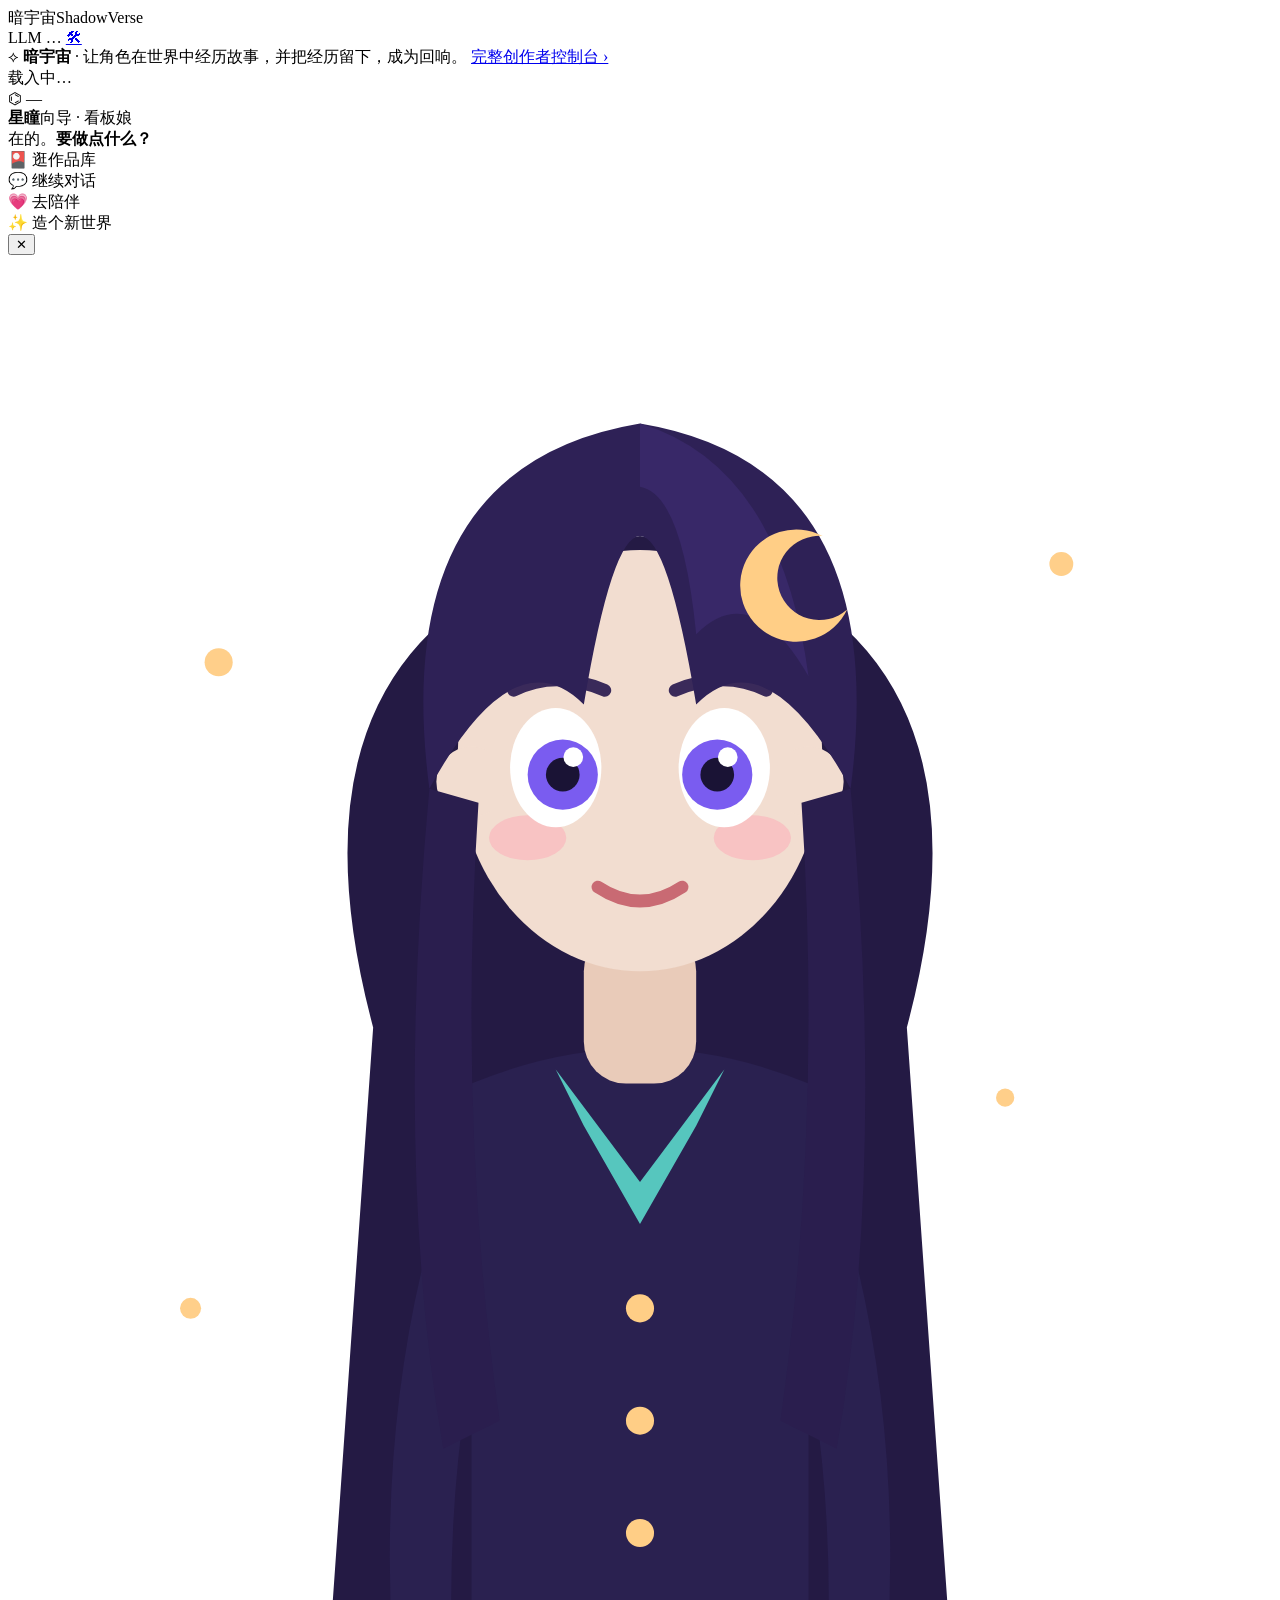
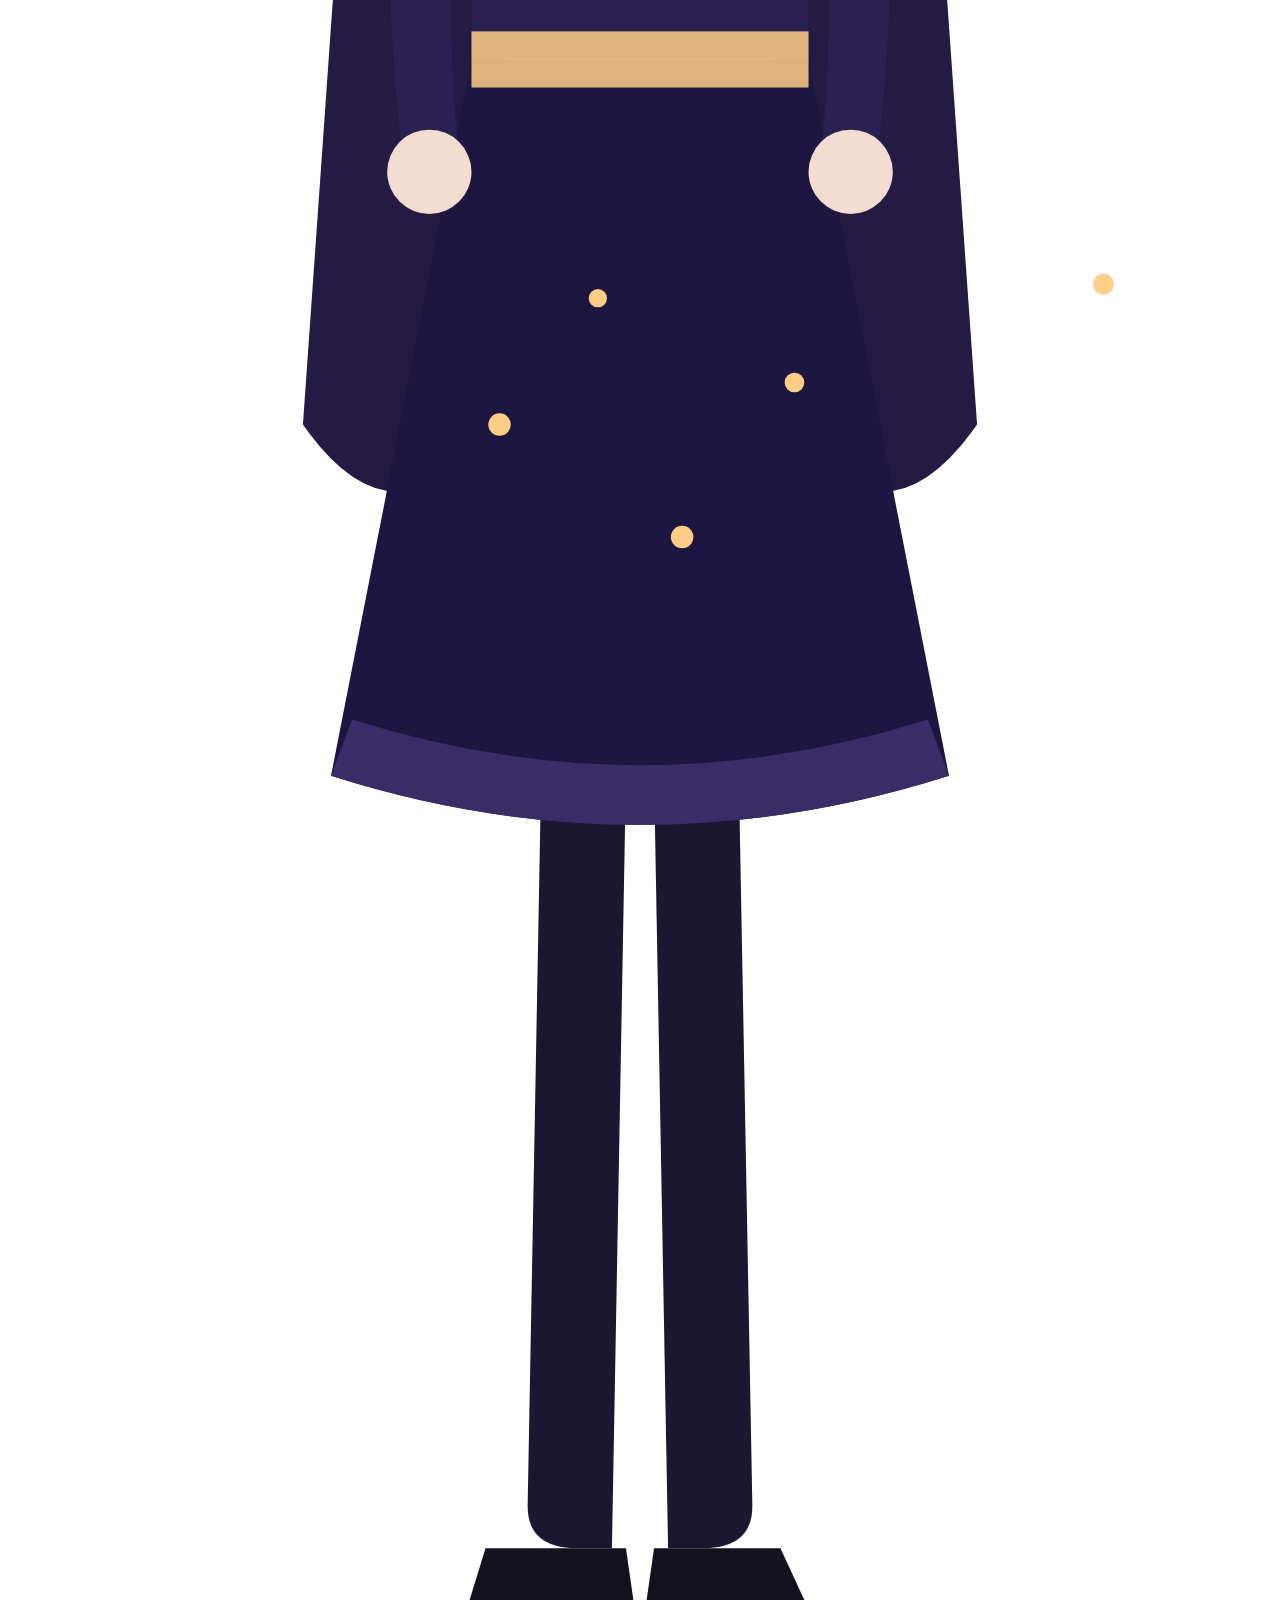
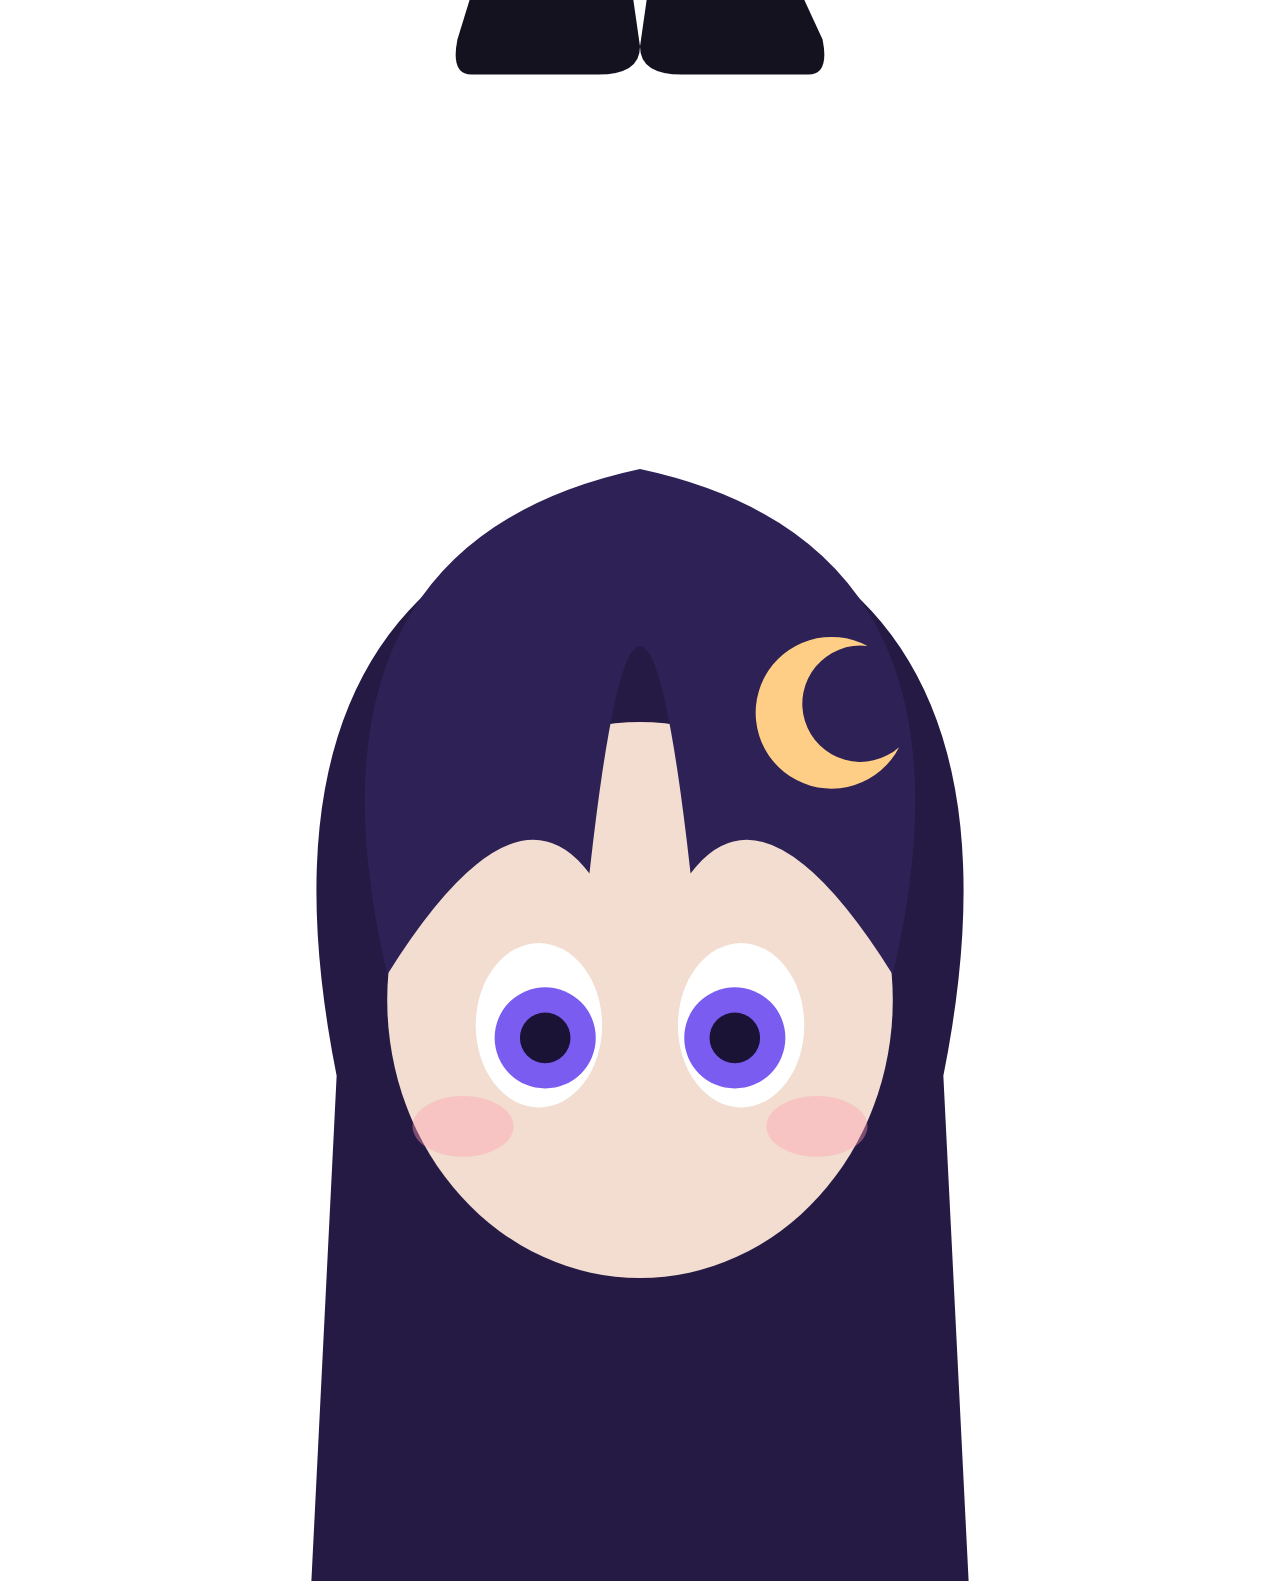
==== commit 4b4b267b: "T1.3 JS 按视图拆 ES 模块（纯搬运·零行为变化） 把 index.html 的整段内联 <script>(1006 行有效代码)按已有 section 边界 拆成 15 个原生 ES mod" ====
--- a/sv/web/index.html
+++ b/sv/web/index.html
@@ -87,1013 +87,6 @@
   </div>
 </div>
 
-<script>
-/* ===================== helpers ===================== */
-const esc=(s)=>(s==null?'':(''+s)).replace(/[&<>"']/g,c=>({'&':'&amp;','<':'&lt;','>':'&gt;','"':'&quot;',"'":'&#39;'}[c]));
-/* jsq：把值安全嵌进“双引号属性里的单引号 JS 字符串”——先做 JS 转义(\ ' 换行)，再交给 esc 做属性转义 */
-const jsq=(s)=>esc(String(s==null?'':s).replace(/\\/g,'\\\\').replace(/'/g,"\\'").replace(/\r/g,'').replace(/\n/g,'\\n'));
-async function api(p){const r=await fetch('/api'+p);if(!r.ok)throw new Error((await r.json().catch(()=>({}))).error||r.status);return r.json()}
-async function post(p,b){const r=await fetch('/api'+p,{method:'POST',headers:{'Content-Type':'application/json'},body:JSON.stringify(b)});
-  const j=await r.json();if(!r.ok||j.ok===false)throw new Error(j.error||r.status);return j}
-function toast(msg,bad){const t=document.createElement('div');t.className='toast'+(bad?' bad':'');t.textContent=msg;document.body.appendChild(t);setTimeout(()=>t.remove(),4200)}
-function md(t){const lines=(t||'').split('\n');let h='',ul=false;const cu=()=>{if(ul){h+='</ul>';ul=false}};
-  for(let ln of lines){
-    if(/^###\s/.test(ln)){cu();h+='<h3>'+esc(ln.slice(4))+'</h3>'}
-    else if(/^##\s/.test(ln)){cu();h+='<h2>'+esc(ln.slice(3))+'</h2>'}
-    else if(/^#\s/.test(ln)){cu();h+='<h1>'+esc(ln.slice(2))+'</h1>'}
-    else if(/^>\s?/.test(ln)){cu();h+='<blockquote>'+inl(ln.replace(/^>\s?/,''))+'</blockquote>'}
-    else if(/^[-*]\s/.test(ln)){if(!ul){h+='<ul>';ul=true}h+='<li>'+inl(ln.slice(2))+'</li>'}
-    else if(ln.trim()===''){cu()}
-    else{cu();h+='<p>'+inl(ln)+'</p>'}}
-  cu();return h}
-function inl(s){return esc(s).replace(/\*\*(.+?)\*\*/g,'<b>$1</b>').replace(/`(.+?)`/g,'<code>$1</code>')}
-const el=(id)=>document.getElementById(id);
-const app=()=>el('app');
-function loading(){app().innerHTML='<div class="loading">载入中…</div>';}
-
-/* genre → cover + sigil */
-function coverClass(g){g=g||'';
-  if(/赛博|cyber|科幻|霓虹|未来|机甲|星际/.test(g))return'cv-cyber';
-  if(/武侠|仙侠|江湖|玄幻|修真|古风|黑道|无限/.test(g))return'cv-wuxia';
-  if(/治愈|日常|校园|青春|日式|恋爱|甜/.test(g))return'cv-heal';
-  return'cv-night';}
-function sigil(g){g=g||'';
-  if(/赛博|cyber|科幻|霓虹|机甲|星际/.test(g))return'🌧️';
-  if(/武侠|仙侠|江湖|玄幻|修真|无限/.test(g))return'⚔️';
-  if(/都市|黑道/.test(g))return'🌃';
-  if(/治愈|日常|校园|青春|日式/.test(g))return'⛩️';
-  return'🌌';}
-function avBg(rel,genre){return rel?`background-image:url('/img/${esc(rel)}')`:'';}
-
-/* 关系攻略轴(镜像 sv/attrs.REL_AXES,纯展示元) */
-const REL_AXES=[
-  {key:'好感',color:'#ff8fb0',min:-100,max:100},
-  {key:'心动',color:'#ff6b9c',min:0,max:100},
-  {key:'信任',color:'#5ee0d0',min:-100,max:100},
-  {key:'依赖',color:'#9b82ff',min:0,max:100},
-  {key:'亲密',color:'#ffb3c8',min:0,max:100},
-  {key:'默契',color:'#8fd0ff',min:0,max:100},
-  {key:'安全感',color:'#7fce9f',min:0,max:100},
-  {key:'心防',color:'#a8a6c8',min:0,max:100},
-  {key:'占有欲',color:'#ffcd6b',min:0,max:100},
-];
-/* 关系 var 的真实形状是 {对象名:{好感..阶段..}} —— 剥掉外层人名层，拿到真正的攻略对象 */
-function relUnwrap(val,playerName){
-  if(!val||typeof val!=='object')return null;
-  if(REL_AXES.some(a=>typeof val[a.key]==='number')||val['阶段'])return val; // 已是内层
-  const pk=(playerName&&val[playerName])?playerName:Object.keys(val)[0];
-  const inner=pk?val[pk]:null;
-  return (inner&&typeof inner==='object')?inner:null;
-}
-
-let OV={worlds:[],nexus:{entities:[],links:[]},codex:{count:0},genres:[],llm:{}};
-async function refresh(){OV=await api('/overview')}
-
-/* ===================== nav ===================== */
-const NAV=[
-  {fam:'chat',label:'对话',icon:'💬',href:'#/chat'},
-  {fam:'companion',label:'陪伴',icon:'💗',href:'#/companion'},
-  {fam:'novel',label:'小说',icon:'✍',href:'#/novel'},
-  {fam:'works',label:'作品',icon:'🎴',href:'#/works'},
-  {fam:'chars',label:'角色',icon:'👤',href:'#/chars'},
-];
-function renderNav(active){
-  const main=NAV.map(n=>`<a href="${n.href}" data-fam="${n.fam}" class="${active===n.fam?'on':''}">${n.icon} <span class="lbl">${n.label}</span></a>`).join('');
-  const resOn=['worldbook','assets','presets'].includes(active);
-  const drop=`<div class="navdrop ${resOn?'on':''}"><span class="dt" onclick="this.closest('.navdrop').classList.toggle('open')">🗂 <span class="lbl">资源</span> <span style="font-size:10px;opacity:.7">▾</span></span>
-    <div class="navmenu"><div class="inner">
-      <a href="#/worldbook" class="${active==='worldbook'?'on':''}">📜 世界书</a>
-      <a href="#/assets" class="${active==='assets'?'on':''}">🧩 素材</a>
-      <a href="#/presets" class="${active==='presets'?'on':''}">🎚 预设</a>
-    </div></div></div>`;
-  const settings=`<a href="#/settings" data-fam="settings" class="${active==='settings'?'on':''}">⚙ <span class="lbl">设置</span></a>`;
-  el('nav').innerHTML=main+drop+settings;
-  const ok=OV.llm&&OV.llm.available;const pill=el('llmpill');
-  pill.className='llmpill '+(ok?'ok':'no');pill.textContent=ok?('LLM ✓ '+(OV.llm.provider||'')):'LLM 未配';
-  pill.style.cursor='pointer';pill.onclick=()=>location.hash='#/settings';
-}
-
-/* ===================== router ===================== */
-async function route(){
-  const hash=location.hash.slice(1)||'/';
-  const p=hash.split('/').filter(Boolean);
-  const fam=(hash==='/')?'works':(p[0]||'works');
-  renderNav(fam);
-  try{
-    if(hash==='/'||fam==='works')return viewWorks(p[1]||'gallery',p[2]);
-    if(fam==='chat')return viewChat(p[1],p[2]);
-    if(fam==='companion')return viewCompanion(p[1],p[2]);
-    if(fam==='novel')return viewNovel(p[1],p[2]);
-    if(fam==='chars')return viewChars();
-    if(fam==='worldbook')return viewWorldbook(p[1]);
-    if(fam==='assets')return viewAssets();
-    if(fam==='presets')return viewPresets();
-    if(fam==='settings')return viewSettings();
-    if(fam==='farewell')return openFarewell(p[1],p[2]);
-    viewWorks('gallery');
-  }catch(e){app().innerHTML=`<div class="wrap"><div class="empty">✗ ${esc(e.message)}</div></div>`;}
-}
-
-/* helper: a world's primary entity id */
-async function firstEntity(wid){const w=await api('/world/'+wid);
-  if(!w.entities.length)return null;
-  const main=w.entities.find(e=>e.role==='main')||w.entities[0];return main.id;}
-
-/* ===================== 作品 / works ===================== */
-async function viewWorks(sub,arg){
-  loading();
-  const W=OV.worlds;
-  const modebar=`<div class="modebar"><span class="ml">用任意玩法开局：</span>
-    <span class="mchip core" onclick="location.hash='#/chat'">💬 对话RP</span>
-    <span class="mchip core" onclick="location.hash='#/novel'">✍ 小说</span>
-    <span class="mchip core" onclick="location.hash='#/companion'">💗 陪伴</span>
-    <span class="ml" style="margin-left:8px">衍生镜头（小说页「一稿多吃」转换）：</span>
-    <span class="mchip" onclick="location.hash='#/novel'" title="小说→CYOA">🎮 CYOA</span><span class="mchip" onclick="location.hash='#/novel'" title="事件线→剧本">🎬 剧本</span>
-    <span class="mchip" onclick="location.hash='#/novel'" title="小说→漫画分镜">🖼 漫画</span><span class="mchip" onclick="location.hash='#/novel'" title="事件线→跑团">🎲 跑团</span></div>`;
-  const head=`<div class="page-head"><h1>作品</h1><span class="sub">世界孕育故事，故事留下回响</span>
-    <div class="viewsw">
-      <span class="vbtn ${sub==='gallery'?'on':''}" onclick="location.hash='#/works/gallery'">▦ 画廊</span>
-      <span class="vbtn ${sub==='nexus'?'on':''}" onclick="location.hash='#/works/nexus'">✦ 星图</span>
-      <span class="vbtn ${sub==='chron'?'on':''}" onclick="location.hash='#/works/chron'">📜 编年史</span>
-    </div></div>`;
-
-  if(sub==='nexus')return worksNexus(head);
-  if(sub==='chron')return worksChron(head,arg);
-
-  const cards=W.map(w=>{
-    const cc=coverClass(w.genre);
-    const tags=(w.genre||'').split(/[\s/·,，]+/).filter(Boolean).slice(0,3)
-      .map((t,i)=>`<span class="tag ${['v','c','g'][i]||''}">${esc(t)}</span>`).join('');
-    return `<div class="work" onclick="openWork('${w.id}')">
-      <div class="cover ${cc}"><div class="vig"></div><div class="sigil">${sigil(w.genre)}</div></div>
-      <div class="body"><h3>${esc(w.name)}</h3>
-        <div class="desc">${esc(w.genre||'')} · ${w.threads} 条世界线 · ${w.entities} 个角色${w.provenance==='forge'?' · AIGC 锻造':''}</div>
-        <div class="tags">${tags}</div>
-        <div class="foot"><span>by 你</span><span>${w.entities} 👤 · ${w.threads} 📖</span></div></div>
-      <div class="menu" onclick="event.stopPropagation();worldMenu('${jsq(w.id)}','${jsq(w.name)}')">⋯</div></div>`;
-  }).join('');
-  const newcard=`<div class="work newcard" onclick="actNewWorld()"><div><div style="font-size:34px">＋</div><div style="margin-top:8px">新建作品</div><div style="font-size:12px;margin-top:4px">手写 · 导入卡 · ✨ AI 制作</div></div></div>`;
-  app().innerHTML=`<div class="wrap">${head}${modebar}
-    <div class="toolrow"><div class="searchbar">🔍 <input id="wsearch" placeholder="搜索作品…"></div>
-      <button class="btn ghost sm" onclick="actImportCard()">⤓ 导入卡</button>
-      <button class="btn sm" onclick="actNewWorld()">＋ 新建作品</button></div>
-    <div class="works" id="worksgrid">${W.length?cards+newcard:newcard}</div>
-    ${W.length?'':'<p class="note" style="text-align:center;margin-top:20px">还没有作品。点「新建作品」或导入角色卡；也可在终端跑 <code>python -m sim.seed</code> 播一组 demo。</p>'}</div>`;
-  const s=el('wsearch');if(s)s.oninput=()=>{const q=s.value.trim().toLowerCase();
-    document.querySelectorAll('#worksgrid .work:not(.newcard)').forEach((c,i)=>{const w=W[i];
-      c.style.display=(!q||((w.name+w.genre).toLowerCase().includes(q)))?'':'none';});};
-}
-function openWork(wid){location.hash='#/chat/'+wid;}
-function worldMenu(wid,name){
-  openModal(`<h3>${esc(name)}</h3>
-    <div class="modal-actions" style="flex-wrap:wrap;justify-content:flex-start;gap:8px">
-      <button class="btn ghost sm" onclick="closeModal();location.hash='#/chat/${wid}'">💬 对话</button>
-      <button class="btn ghost sm" onclick="closeModal();location.hash='#/novel/${wid}'">✍ 小说</button>
-      <button class="btn ghost sm" onclick="closeModal();location.hash='#/worldbook/${wid}'">📜 世界书</button>
-      <button class="btn ghost sm" onclick="closeModal();location.hash='#/works/chron/${wid}'">📜 编年史</button>
-      <button class="btn ghost sm" style="border-color:#5a2336;color:var(--bad)" onclick="actDelWorld('${jsq(wid)}','${jsq(name)}')">🗑 删除</button>
-    </div>`);
-}
-function worksNexus(head){
-  const W=OV.worlds,X=OV.nexus.entities,L=OV.nexus.links;
-  const cx=400,cy=170,R=130,vw=800,vh=360;const pos={};
-  W.forEach((w,i)=>{const a=-Math.PI/2+i*2*Math.PI/Math.max(1,W.length);pos[w.id]=[cx+R*Math.cos(a),cy+R*Math.sin(a)];});
-  let edges='';for(const e of L){const a=pos[e.a],b=pos[e.b];if(a&&b){
-    edges+=`<line class="nx-edge" x1="${a[0]}" y1="${a[1]}" x2="${b[0]}" y2="${b[1]}"/><text class="nx-elabel" x="${(a[0]+b[0])/2}" y="${(a[1]+b[1])/2-4}">${esc(e.relation||'')}</text>`;}}
-  // 跨世界角色标在其化身世界之间
-  for(const x of X){const incs=x.incarnations||[];for(let i=0;i<incs.length-1;i++){const a=pos[incs[i]],b=pos[incs[i+1]];
-    if(a&&b)edges+=`<text class="nx-elabel" x="${(a[0]+b[0])/2}" y="${(a[1]+b[1])/2+14}" style="fill:var(--violet)">${esc(x.name)} ✦</text>`;}}
-  const colors=['#a98bff','#5fe3d2','#ffce86','#97c459','#ff8fb0'];
-  let nodes='';W.forEach((w,i)=>{const[x,y]=pos[w.id];const c=colors[i%colors.length];
-    nodes+=`<g class="nx-node" onclick="location.hash='#/works/chron/${w.id}'"><circle cx="${x}" cy="${y}" r="34" fill="#16162a" stroke="${c}"/><text class="nx-name" x="${x}" y="${y+54}">${esc(w.name)}</text></g>`;});
-  app().innerHTML=`<div class="wrap">${head}
-    <p class="lead" style="margin:6px 0 14px">你创造的世界与角色如何彼此相连 —— 连线上标的是世界间的关系，以及在两个世界间穿行的角色（✦ 跨世界）。</p>
-    ${W.length?`<div class="nexusmap"><svg viewBox="0 0 ${vw} ${vh}" xmlns="http://www.w3.org/2000/svg">${edges}${nodes}</svg></div>`:'<div class="empty">还没有世界。</div>'}
-    ${X.length?`<p class="note">跨世界角色：${X.map(x=>`<a style="color:var(--violet)" onclick="location.hash='#/chars'">${esc(x.name)} ✦</a>`).join('、')}</p>`:'<p class="note">还没有跨世界角色。在角色页把一个角色「提取为魂」，它就能穿行别的世界。</p>'}</div>`;
-}
-async function worksChron(head,wid){
-  if(!wid)wid=(OV.worlds[0]||{}).id;
-  if(!wid){app().innerHTML=`<div class="wrap">${head}<div class="empty">还没有世界。</div></div>`;return;}
-  let d;try{d=await api('/timeline/'+wid)}catch(e){app().innerHTML=`<div class="wrap">${head}<div class="empty">${esc(e.message)}</div></div>`;return;}
-  const sel=`<select onchange="location.hash='#/works/chron/'+this.value" style="background:var(--surface);border:1px solid var(--line);border-radius:10px;padding:7px 11px;color:var(--ink);font:inherit">${OV.worlds.map(w=>`<option value="${w.id}" ${w.id===wid?'selected':''}>${esc(w.name)}</option>`).join('')}</select>`;
-  const evs=d.events.map(e=>{
-    if(e.kind==='growth')return `<div class="cev star"><div class="w">${esc(e.where||'')} · ${esc(e.name||'')}</div><div class="h">★ 成长时刻 <span class="star">★</span></div><div class="d">${esc(e.text)}</div></div>`;
-    return `<div class="cev"><div class="w">${esc(e.where||'')} · ${esc(e.lens||'')} · ${esc(e.thread_title||'')}</div><div class="h">${esc(e.text).slice(0,40)}</div><div class="d">${esc(e.text)}</div></div>`;
-  }).join('');
-  const xw=(d.cross_world||[]).map(id=>`<div class="cev xw"><div class="w">— · 跨世界</div><div class="h">${esc(id)} 在此有化身</div><div class="d">一个灵魂带着别处的记忆，降临此世界。</div></div>`).join('');
-  app().innerHTML=`<div class="wrap">${head}
-    <div style="display:flex;align-items:center;gap:12px;margin:6px 0 16px"><span class="lead">《${esc(d.name)}》编年史 —— 跨所有世界线的事件与 ★ 成长，跨世界去向也标在这里。</span><span style="flex:1"></span>${sel}</div>
-    <div class="chron">${evs+xw||'<div class="empty">还没有事件 —— 在对话里推几轮、或写一章，就会沉淀到这里。</div>'}</div></div>`;
-}
-
-/* ===================== 角色 / chars ===================== */
-async function viewChars(){
-  loading();
-  const lists=await Promise.all(OV.worlds.map(w=>api('/world/'+w.id).then(d=>({w,ents:d.entities})).catch(()=>({w,ents:[]}))));
-  const xids=new Set(OV.nexus.entities.map(e=>e.id));
-  const xmap={};OV.nexus.entities.forEach(e=>xmap[e.id]=e);
-  let cards=[];
-  for(const {w,ents} of lists)for(const e of ents){
-    const cross=xids.has(e.id);const inc=cross?(xmap[e.id].incarnations||[]):[];
-    cards.push({wid:w.id,wname:w.name,genre:w.genre,...e,cross,inc});
-  }
-  const html=cards.map(c=>`<div class="charcard" onclick="location.hash='#/companion/${c.wid}/${c.id}'">
-    ${c.cross?'<span class="xw">✦ 跨世界</span>':''}
-    <div class="av ${coverClass(c.genre)}"></div>
-    <h3>${esc(c.name)}</h3><div class="role">${esc(c.role||'')}</div>
-    <div class="from">出自《${esc(c.wname)}》</div>
-    ${c.cross&&c.inc.length?`<div class="incar">✦ 现身于 ${c.inc.map(esc).join(' · ')}</div>`:''}</div>`).join('');
-  const newcard=`<div class="charcard newcard" onclick="location.hash='#/works'"><div><div style="font-size:32px">＋</div><div style="margin-top:8px;color:var(--faint)">新建角色（去作品里加）</div></div></div>`;
-  app().innerHTML=`<div class="wrap">
-    <div class="page-head"><h1>角色</h1><span class="sub">住在你世界里的人 —— 有的，能走出原来的世界</span></div>
-    <p class="note" style="margin:8px 0 18px">点角色进入「陪伴」；带 <span style="color:var(--violet)">✦</span> 的是跨世界的魂，可被召唤进别的世界。</p>
-    <div class="chars">${cards.length?html+newcard:newcard}</div></div>`;
-}
-
-/* ===================== HUD (sandboxed iframe) ===================== */
-function _hudIframe(html){
-  const theme=getComputedStyle(document.documentElement);
-  const vars=['--ink','--dim','--faint','--violet','--cyan','--gold','--surface','--surface2','--line'].map(v=>`${v}:${theme.getPropertyValue(v)||''}`).join(';');
-  const body=String(html).replace(/(\d+(?:\.\d+)?)vh\b/g,'calc(var(--sv-vh) * $1)');
-  const wrapped=`<!DOCTYPE html><html><head><meta charset="utf-8"><style>:root{${vars};--sv-vh:${window.innerHeight/100}px;color-scheme:dark}*{box-sizing:border-box}html,body{margin:0;overflow:hidden;background:transparent;color:var(--ink,#d8dee5);font-family:system-ui,'Segoe UI',sans-serif;font-size:14px}</style></head><body>${body}<script>(function(){var s=false;function post(){s=false;parent.postMessage({_svh:document.documentElement.scrollHeight},'*')}function h(){if(s)return;s=true;(window.requestAnimationFrame||setTimeout)(post)}if(window.ResizeObserver)new ResizeObserver(h).observe(document.body);[].forEach.call(document.images,function(im){if(!im.complete)im.addEventListener('load',h)});window.addEventListener('load',h);window.onerror=function(m){parent.postMessage({_sverr:String(m)},'*');return false};setTimeout(h,60);h()})()<\/script></body></html>`;
-  return `<iframe class="hud" sandbox="allow-scripts" srcdoc="${wrapped.replace(/"/g,'&quot;')}" style="width:100%;border:0;background:transparent;display:block"></iframe>`;
-}
-window.addEventListener('message',ev=>{const d=ev.data;if(!d)return;
-  if(typeof d._svh==='number')document.querySelectorAll('iframe.hud').forEach(f=>{if(f.contentWindow===ev.source)f.style.height=Math.min(d._svh+4,1200)+'px';});
-  else if(d._sverr)console.warn('[HUD 面板脚本错误]',d._sverr);});
-
-/* ===================== 对话 / chat ===================== */
-let CHAT=null;
-function _av(){return (CHAT&&CHAT.avatar)?('/img/'+CHAT.avatar):''}
-function _msgctrl(floor){return (floor!=null&&floor>=0)?`<div class="mtools"><a onclick="traceToggle(${floor})">🔍 溯源</a><a onclick="actEditFloor(${floor})">✎ 编辑</a><a onclick="actRegenFloor(${floor})">🔄 重生成</a><a onclick="actDelFloor(${floor})">🗑 删除</a></div>`:'';}
-function _avHtml(){const a=_av();return a?`<img class="cavatar" src="${a}">`:`<div class="cav ${CHAT?coverClass(CHAT.genre):''}"></div>`;}
-function bubbleHtml(role,text,floor){
-  if(role==='char'){
-    const m=String(text).match(/```html\s*([\s\S]*?)```/i);
-    const ctrl=_msgctrl(floor);
-    const trace=(floor!=null&&floor>=0)?`<div class="trace" id="trace${floor}"></div>`:'';
-    if(m){const prose=esc(String(text).replace(m[0],'').trim());
-      return `<div class="brow char msg">${_avHtml()}<div class="bcol"><div class="bubble char">${prose?prose+'<br>':''}${_hudIframe(m[1])}</div>${ctrl}${trace}</div></div>`;}
-    return `<div class="brow char msg">${_avHtml()}<div class="bcol"><div class="bubble char">${esc(text)}</div>${ctrl}${trace}</div></div>`;
-  }
-  return `<div class="brow user"><div class="bubble user">${esc(text)}</div></div>`;}
-function renderTrace(d){
-  const wb=(d.worldbook||[]).map(x=>`<span class="tag2">${esc(x.name||(x.keys&&x.keys[0])||'条目')}${x.constant?' · 常驻':''}</span>`).join('')||'<span style="color:var(--faint)">无命中</span>';
-  const mem=(d.memory||[]).map(m=>`<div style="margin:2px 0">· ${esc(m.text)} <span style="color:var(--faint)">(${esc(m.where||m.level||'')})</span></div>`).join('')||'<span style="color:var(--faint)">无</span>';
-  const an=(d.anchors||[]).map(a=>`<span class="tag2">${esc(a)}</span>`).join('')||'<span style="color:var(--faint)">无</span>';
-  return `<div class="tt">⌖ 这句话从哪来 · 把看不见的机器摊开</div>
-    <div class="tr"><span class="tk">触发世界书</span><span>${wb}</span></div>
-    <div class="tr"><span class="tk">检索记忆</span><span>${mem}</span></div>
-    <div class="tr"><span class="tk">起作用锚点</span><span>${an}</span></div>`;}
-async function traceToggle(f){const t=el('trace'+f);if(!t||!CHAT)return;
-  const open=t.classList.toggle('on');
-  if(!open||t.dataset.loaded)return;
-  t.dataset.loaded='1';
-  // 取本楼之前最近的一条「你」的话作为检索上下文
-  let q='',prev=(t.closest('.brow')||{}).previousElementSibling;
-  while(prev){if(prev.classList&&prev.classList.contains('user')){q=(prev.querySelector('.bubble')||{}).textContent||'';break;}prev=prev.previousElementSibling;}
-  t.innerHTML=`<div class="tt">⌖ 这句话从哪来</div><div class="tr" style="color:var(--faint)">载入中…</div>`;
-  try{const d=await api('/trace?world='+encodeURIComponent(CHAT.wid)+'&entity='+encodeURIComponent(CHAT.eid)+'&q='+encodeURIComponent(q));t.innerHTML=renderTrace(d);}
-  catch(e){t.dataset.loaded='';t.innerHTML=`<div class="tt">⌖ 这句话从哪来</div><div class="tr">✗ ${esc(e.message)}</div>`;}}
-function _addBubble(role,text){const box=el('chatbox');const w=document.createElement('div');
-  w.innerHTML=bubbleHtml(role,text);const row=w.firstElementChild;box.appendChild(row);
-  scrollChat();return row.querySelector('.bubble');}
-function scrollChat(){const s=document.querySelector('.scroll');if(s)s.scrollTop=s.scrollHeight;}
-function _lastCharBubble(){const rows=el('chatbox').querySelectorAll('.brow.char .bubble');return rows[rows.length-1]||null;}
-
-function updateSwBar(r){const c=el('swcount');if(c&&r&&typeof r.swipe_n==='number')c.textContent=((r.swipe_id||0)+1)+'/'+r.swipe_n;
-  if(r&&r.vars)renderVars(r.vars);if(r&&r.var_changed&&r.var_changed.length)toast('变量更新：'+r.var_changed.join('、'));}
-async function chatSwipe(delta){if(!CHAT)return;const tgt=_lastCharBubble();if(!tgt)return;
-  const old=tgt.textContent;if(delta>0)tgt.textContent='…';
-  try{const r=await post('/chat/swipe',{world:CHAT.wid,entity:CHAT.eid,delta});
-    if(r.note){tgt.textContent=old;toast(r.note);return;}
-    finalizeBubble(tgt,r);}
-  catch(e){tgt.textContent=old;toast('✗ '+e.message,true)}}
-function chatRegen(){return chatSwipe(1);}
-async function chatClear(){if(!CHAT)return;if(!confirm('清空与该角色的对话？'))return;
-  await post('/chat/clear',{world:CHAT.wid,entity:CHAT.eid});route();}
-async function chatUndo(){if(!CHAT)return;await post('/chat/undo',{world:CHAT.wid,entity:CHAT.eid});route();}
-
-/* var board (extends legacy renderVars with vis:rel) */
-function renderVars(v){const box=el('varpanel');if(!box)return;
-  const meta=(CHAT&&CHAT.varmeta)||{};
-  const ks=Object.keys(v||{}).filter(k=>(meta[k]||{}).vis!=='hidden');
-  if(!ks.length){box.innerHTML='<p class="note">暂无可见状态。对话中角色会自动产生（如 好感/心防/HP），或在右侧用 AI 建一张状态卡。</p>';return;}
-  box.innerHTML=ks.map(k=>{const m=meta[k]||{},val=v[k];const label=esc(m.label||k),icon=m.icon?'':'';
-    if(m.vis==='rel'){const rel=relUnwrap(val,CHAT&&CHAT.playerName);
-      if(rel){
-        const stg=rel['阶段']?`<span class="stage" style="padding:2px 10px;font-size:11px">${esc(rel['阶段'])}</span>`:'';
-        const axes=REL_AXES.filter(a=>typeof rel[a.key]==='number').slice(0,5).map(a=>{
-          const pct=Math.max(0,Math.min(100,(rel[a.key]-a.min)/((a.max-a.min)||1)*100));
-          return `<div class="var"><div class="vh"><span class="vn">${a.key}</span><span class="vv">${rel[a.key]}</span></div><div class="vtrack"><div class="vf" style="width:${pct}%;background:${a.color}"></div></div></div>`;}).join('');
-        return `<div style="margin-bottom:10px"><div class="vh" style="margin-bottom:8px"><span class="vn">${label}</span>${stg}</div>${axes}<a class="note" style="color:var(--violet);cursor:pointer" onclick="location.hash='#/companion/${CHAT.wid}/${CHAT.eid}'">完整关系板 ›</a></div>`;
-      }
-    }
-    let disp;
-    if((m.vis==='bar')&&typeof val==='number'){const mn=(m.min!=null?m.min:0),mx=(m.max!=null?m.max:100);
-      const pct=Math.max(0,Math.min(100,(val-mn)/((mx-mn)||1)*100));
-      return `<div class="var"><div class="vh"><span class="vn">${label}</span><span class="vctl"><span class="vv">${esc(''+val)}</span><a onclick="varSet('${jsq(k)}')">改</a><a onclick="varDel('${jsq(k)}')">✕</a></span></div><div class="vtrack"><div class="vf" style="width:${pct}%;background:${m.color||'var(--violet)'}"></div></div></div>`;}
-    if(Array.isArray(val))disp=val.map(x=>esc(''+x)).join('、')||'—';
-    else if(val&&typeof val==='object')disp=esc(JSON.stringify(val));
-    else disp=esc(''+val);
-    return `<div class="var"><div class="vh"><span class="vn">${label}</span><span class="vctl"><span class="vv">${disp}</span><a onclick="varSet('${jsq(k)}')">改</a><a onclick="varDel('${jsq(k)}')">✕</a></span></div></div>`;}).join('');}
-async function varAdd(){if(!CHAT)return;formModal('加变量',[{n:'name',label:'变量名',ph:'如 好感 / HP / 金钱 / 进度'},{n:'value',label:'初始值',value:'0'}],'加',
-  async v=>{if(!v.name)return;const r=await post('/chat/var',{world:CHAT.wid,entity:CHAT.eid,name:v.name,value:v.value});closeModal();renderVars(r.vars)})}
-async function varSet(name){if(!CHAT)return;const val=prompt('设「'+name+'」(可写 +5 / -3 增减，或直接写新值)：');if(val==null)return;
-  const r=await post('/chat/var',{world:CHAT.wid,entity:CHAT.eid,name,value:val});renderVars(r.vars)}
-async function varDel(name){if(!CHAT)return;if(!confirm('删变量「'+name+'」？'))return;const r=await post('/chat/var/del',{world:CHAT.wid,entity:CHAT.eid,name});renderVars(r.vars)}
-async function varInit(){if(!CHAT)return;if(!confirm('让 AI 据人设建一张状态卡？会覆盖现有变量。'))return;toast('AI 建卡中…');
-  try{const r=await post('/chat/init-vars',{world:CHAT.wid,entity:CHAT.eid});
-    if(r.available===false){toast(r.note||'需配 LLM',true);return;}
-    CHAT.varmeta={};Object.entries(r.meta||{}).forEach(([k,m])=>CHAT.varmeta[k]=m);
-    Object.entries(r.rules||{}).forEach(([k,rl])=>{CHAT.varmeta[k]=Object.assign({min:rl.min,max:rl.max},CHAT.varmeta[k]||{});});
-    renderVars(r.data);toast('✓ 已建 '+Object.keys(r.data||{}).length+' 个状态变量');}
-  catch(e){toast('✗ '+e.message,true)}}
-
-async function viewChat(wid,eid){
-  loading();
-  if(!wid){wid=(OV.worlds[0]||{}).id;}
-  if(!wid){app().innerHTML='<div class="wrap"><div class="empty">还没有作品。去 <a style="color:var(--violet)" href="#/works">作品库</a> 新建或导入一个。</div></div>';return;}
-  if(!eid){eid=await firstEntity(wid);if(!eid){app().innerHTML=`<div class="wrap"><div class="empty">《${esc(wid)}》还没有角色。<a style="color:var(--violet)" href="/legacy" target="_blank">去控制台添加 ›</a></div></div>`;return;}}
-  let d,ent;
-  try{[d,ent]=await Promise.all([api('/chat/'+wid+'/'+eid),api('/entity/'+wid+'/'+eid).catch(()=>({}))]);}
-  catch(e){app().innerHTML=`<div class="wrap"><div class="empty">${esc(e.message)}</div></div>`;return;}
-  const world=OV.worlds.find(w=>w.id===wid)||{};
-  CHAT={wid,eid,avatar:d.avatar,genre:world.genre,varmeta:{},anchors:(ent.anchors||[]),
-    base_chars:d.base_chars||0,qr:d.quick_replies||[],greetings:d.greetings||[],gid:d.greeting_id||0,
-    greetingText:d.greeting||'',playerName:(d.player&&d.player.name)||'你',
-    histWin:d.history_window||12,hist:d.history||[],busy:false,stopped:false,ooc:false,name:d.name};
-  (d.var_view||[]).forEach(x=>{CHAT.varmeta[x.name]={label:x.label,vis:x.vis,color:x.color,icon:x.icon,min:x.min,max:x.max};});
-  Object.entries(d.var_meta||{}).forEach(([k,m])=>{CHAT.varmeta[k]=Object.assign({},CHAT.varmeta[k],m);});
-
-  // conversation list = worlds (click → that world's primary entity)
-  const convs=OV.worlds.map(w=>`<div class="conv ${w.id===wid?'on':''}" onclick="location.hash='#/chat/${w.id}'">
-    <div class="av ${coverClass(w.genre)}"></div><div class="t"><div class="nm">${esc(w.name)}</div><div class="pv">${esc(w.genre||'')} · ${w.entities}人</div></div></div>`).join('');
-
-  const bubbles=d.history.length?d.history:[];
-  const openingProse=(d.history.length?'':(d.greeting||'')) ;
-  const gsw=(!d.history.length&&CHAT.greetings.length>1)?`<div class="gswipe">开场白 <a onclick="gswipe(-1)">◀</a> <span id="gscount">${(CHAT.gid+1)}/${CHAT.greetings.length}</span> <a onclick="gswipe(1)">▶</a></div>`:'';
-  const opening=openingProse?`<div class="opening"><div class="lead">${md(openingProse)}</div>${gsw}</div>`:'';
-  const av=_av();
-  const headAv=av?`<div class="av" style="background-image:url('${av}')"></div>`:`<div class="av ${coverClass(world.genre)}"></div>`;
-
-  app().innerHTML=`<div class="chatgrid">
-    <div class="convlist">
-      <button class="btn newconv" onclick="actNewWorld()">＋ 新建作品</button>
-      <div class="convsearch">🔍 <input placeholder="搜索…" oninput="convFilter(this.value)"></div>
-      <div class="convgrp">作品</div><div id="convlist">${convs}</div>
-    </div>
-    <div class="chatmain">
-      <div class="chathead">${headAv}
-        <div><div class="nm">${esc(world.name||wid)} · ${esc(d.name)}</div><div class="meta">${esc(world.genre||'')}${d.preset_active?' · 🎚 '+esc(d.preset_active):''}</div></div>
-        <div class="ch-acts">
-          <button class="btn ghost sm" onclick="location.hash='#/companion/${wid}/${eid}'">💗 陪伴视角</button>
-          <button class="btn ghost sm" onclick="location.hash='#/novel/${wid}'">📖 沉淀成小说</button>
-          ${ent.card&&ent.card.soul_id?`<button class="btn ghost sm" onclick="actSummonSoul('${jsq(ent.card.soul_id)}','${jsq(d.name)}')">✦ 召唤进别的世界</button>`
-            :`<button class="btn ghost sm" onclick="actExtract('${jsq(wid)}','${jsq(eid)}','${jsq(d.name)}')">✦ 带去别的世界</button>`}
-        </div>
-      </div>
-      <div class="scroll"><div class="thread" id="chatbox">${opening}${bubbles.map((b,i)=>bubbleHtml(b.role,b.text,i)).join('')}</div></div>
-      <div class="composer" id="composer">
-        <div class="oocbar"><span class="ooc-toggle" id="ooctgl" onclick="toggleOoc()">🎬 导演指令</span><span class="ooc-hint" id="oochint">关：你在对 ${esc(d.name)} 说话</span>
-          <span style="flex:1"></span>
-          <span class="swipe" style="margin:0"><a onclick="chatSwipe(-1)">◀</a> <span id="swcount" style="color:var(--faint)">1/1</span> <a onclick="chatSwipe(1)">▶</a> <a onclick="chatRegen()">🔄换一个</a> <a onclick="chatUndo()">↩撤回</a></span>
-        </div>
-        <div class="qrbar" id="qrbar"></div>
-        <div class="box">
-          <textarea id="chatmsg" placeholder="对 ${esc(d.name)} 说点什么……"></textarea>
-          <button class="sendbtn" id="chatsend">➤</button>
-          <button class="sendbtn" id="chatstop" style="display:none;background:var(--bad)">⏹</button>
-        </div>
-      </div>
-    </div>
-    <div class="rpanel">
-      <div class="ptabs">
-        <div class="ptab on" data-pt="info" onclick="ptab(this)">作品</div>
-        <div class="ptab" data-pt="sw" onclick="ptab(this)">开关</div>
-        <div class="ptab" data-pt="param" onclick="ptab(this)">参数</div>
-        <div class="ptab" data-pt="chars" onclick="ptab(this)">角色</div>
-      </div>
-      <div class="pbody">
-        <div class="ptab-pane on" data-pt="info">
-          <div class="cardinfo"><div class="cov ${coverClass(world.genre)}"></div>
-            <h3>${esc(world.name||wid)}</h3><div class="by">${esc(world.genre||'')}</div>
-            <p>${esc((ent.profile_md||'').slice(0,260)||d.player&&('你扮演：'+esc(d.player.name))||'')}</p>
-            <div class="tags">${(world.genre||'').split(/[\s/·,，]+/).filter(Boolean).slice(0,4).map(t=>`<span class="tag">${esc(t)}</span>`).join('')}</div>
-          </div>
-        </div>
-        <div class="ptab-pane" data-pt="sw">
-          <div class="sw-grp">生效预设 · 手艺开关 ${d.preset_active?`<a style="float:right;color:var(--violet);cursor:pointer;font-size:11px" href="#/presets">管理 ›</a>`:''}</div>
-          <div id="swmods">${d.preset_active?'<p class="note">载入模块…</p>':'<p class="note">未启用预设。到 <a style="color:var(--violet)" href="#/presets">预设页</a> 导入一套 SillyTavern 预设（活人感/对白优化/防超雄/文风·五感…），每个模块都能在这里逐个勾。</p>'}</div>
-          <div class="sw-grp">作者笔记 · 导演旁注</div>
-          <textarea id="authornote" rows="4" placeholder="给模型的旁注（基调/方向/避免什么），贯穿注入但不复述" style="width:100%;background:#0d0d18;border:1px solid var(--line);color:var(--ink);border-radius:10px;padding:9px 11px;font:inherit;font-size:13px;resize:vertical">${esc(d.author_note||'')}</textarea>
-          <button class="btn ghost sm" style="margin-top:8px;width:100%;justify-content:center" onclick="actSaveNote()">保存笔记</button>
-        </div>
-        <div class="ptab-pane" data-pt="param">
-          <div class="sw-grp">实时状态（角色产生 / 你可改）<a style="float:right;color:var(--gold);cursor:pointer;font-size:11px" onclick="varInit()">🎲AI建卡</a> <a style="float:right;color:var(--violet);cursor:pointer;font-size:11px;margin-right:8px" onclick="varAdd()">＋</a></div>
-          <div id="varpanel"></div>
-        </div>
-        <div class="ptab-pane" data-pt="chars">
-          <div class="drives"><div class="dh">🜂 她的内核 · 锚点（跨世界不变量）</div>
-            ${(ent.anchors&&ent.anchors.length)?ent.anchors.map((a,i)=>`<div class="drive"><span class="di">${i+1}</span><span class="dt">${esc(a)}</span></div>`).join(''):'<p class="note" style="margin:0">这个角色还没有锚点。提取为魂后会沉淀出跨世界不变量。</p>'}
-            <p class="note" style="margin-top:8px">⚡ 当前驱动（Desire 层）—— 引擎已具三层认知，实时驱动接口待接入。</p>
-          </div>
-          <div class="pchar"><div class="hd">${headAv}<div class="t"><div class="nm">${esc(d.name)}</div><div class="rl">${ent.card?esc(ent.card.role||''):''}${ent.card&&ent.card.soul_id?' · ✦ 跨世界':''}</div></div></div>
-            <div class="ops"><span class="op" onclick="location.hash='#/companion/${wid}/${eid}'">陪伴</span><span class="op" onclick="window.open('/legacy','_blank')">资料</span><span class="op" onclick="actExtract('${jsq(wid)}','${jsq(eid)}','${jsq(d.name)}')">提取为魂</span></div>
-          </div>
-          <p class="note">在「角色」页可查看全部角色与跨世界化身。</p>
-        </div>
-      </div>
-    </div>
-  </div>`;
-
-  renderVars(d.vars);
-  renderQR();recountCtx();
-  if(d.preset_active)fillSwMods(d.preset_active);
-  // last swipe count
-  const lc=[...(d.history||[])].reverse().find(x=>x.role==='char'&&x.swipes);
-  if(lc&&el('swcount'))el('swcount').textContent=((lc.swipe_id||0)+1)+'/'+lc.swipes.length;
-  scrollChat();
-
-  function recountCtx(){let chars=CHAT.base_chars||0;
-    const bs=[...document.querySelectorAll('#chatbox .bubble')].slice(-(CHAT.histWin||12));
-    bs.forEach(b=>chars+=(b.textContent||'').length);
-    const tok=Math.round(chars/1.6);CHAT.tok=tok;updateConsole();}
-  CHAT.recountCtx=recountCtx;
-
-  const finalize=(bubble,r)=>{finalizeBubble(bubble,r);};
-  const sendBlocking=async(bubble,msg)=>{const r=await post('/chat',{world:wid,entity:eid,message:msg});finalize(bubble,r);};
-  let abort=null,deltasSeen=0;
-  const setBusy=b=>{const s=el('chatsend'),st=el('chatstop'),inp=el('chatmsg'),qb=el('qrbar');
-    if(s)s.style.display=b?'none':'';if(st)st.style.display=b?'':'none';if(inp)inp.disabled=b;
-    if(qb){qb.style.pointerEvents=b?'none':'';qb.style.opacity=b?'0.5':'';}};
-  const sendStream=async(bubble,msg)=>{
-    deltasSeen=0;abort=new AbortController();
-    const resp=await fetch('/api/chat/stream',{method:'POST',headers:{'Content-Type':'application/json'},body:JSON.stringify({world:wid,entity:eid,message:msg}),signal:abort.signal});
-    if(!resp.ok||!resp.body)throw new Error('stream unavailable');
-    const reader=resp.body.getReader(),dec=new TextDecoder();let buf='',acc='',fin=null;
-    for(;;){const{value,done}=await reader.read();if(done)break;
-      buf+=dec.decode(value,{stream:true});let i;
-      while((i=buf.indexOf('\n\n'))>=0){const line=buf.slice(0,i).split('\n').find(l=>l.startsWith('data:'));buf=buf.slice(i+2);
-        if(!line)continue;let o;try{o=JSON.parse(line.slice(5).trim())}catch(e){continue}
-        if(o.t!=null){const s=document.querySelector('.scroll');const nearBottom=s?(s.scrollHeight-s.scrollTop-s.clientHeight<80):true;
-          deltasSeen++;acc+=o.t;bubble.classList.remove('typing');bubble.textContent=acc;recountCtx();if(nearBottom)scrollChat();}
-        else if(o.done)fin=o;}}
-    if(fin&&fin.error){const err=new Error(fin.error);err.partial=acc;throw err;}
-    if(fin&&fin.available===false){bubble.textContent=fin.reply;return;}
-    finalize(bubble,fin||{reply:acc});};
-  const send=async(forced)=>{
-    if(CHAT.busy)return;
-    const inp=el('chatmsg');const msg=(forced!=null?forced:inp.value).trim();if(!msg)return;
-    if(forced==null)inp.value='';autoGrow(inp);
-    // 首发处理开场白:有真实开场白(greetings 非空)→ 后端会把它落成 floor 0,所以这里把 .opening 替换为真实的 floor-0 气泡,
-    // 让 DOM 行与后端 history 一一对应(否则楼层会错位,编辑/删除会打到上一行)。无真实开场白时(仅占位)→ 直接移除。
-    const op=document.querySelector('#chatbox .opening');
-    if(op){if((CHAT.greetings||[]).length>0){const g=document.createElement('div');g.innerHTML=bubbleHtml('char',CHAT.greetingText||'',0);op.replaceWith(g.firstElementChild);}else{op.remove();}}
-    _addBubble('user',msg);const w=_addBubble('char','…');w.classList.add('typing');
-    CHAT.busy=true;setBusy(true);CHAT.stopped=false;
-    try{
-      if(d.llm_available){
-        try{await sendStream(w,msg);}
-        catch(e){if(CHAT.stopped)throw e;if(deltasSeen>0){w.textContent=(w.textContent||'')+'\n✗ 中断：'+e.message;throw e;}await sendBlocking(w,msg);}
-      }else{await sendBlocking(w,msg);}
-    }catch(e){if(CHAT.stopped){w.classList.remove('typing');if(!w.textContent||w.textContent==='…')w.textContent='（已停止）';else w.textContent+=' ⏹';}
-      else if(!w.textContent.includes('✗')){w.textContent='✗ '+e.message;}}
-    finally{CHAT.busy=false;setBusy(false);recountCtx();inp.focus();}};
-  CHAT.send=send;
-  el('chatsend').onclick=()=>send();
-  el('chatstop').onclick=()=>{CHAT.stopped=true;if(abort)abort.abort();};
-  const ta=el('chatmsg');
-  ta.addEventListener('keydown',e=>{if(e.key==='Enter'&&!e.shiftKey){e.preventDefault();send();}});
-  ta.addEventListener('input',()=>autoGrow(ta));
-  ta.focus();
-}
-function autoGrow(ta){if(!ta)return;ta.style.height='46px';ta.style.height=Math.min(ta.scrollHeight,160)+'px';}
-function finalizeBubble(bubble,r){const row=bubble.closest('.brow');
-  // determine floor index
-  const rows=[...el('chatbox').querySelectorAll('.brow')];const fi=rows.indexOf(row);
-  const tmp=document.createElement('div');tmp.innerHTML=bubbleHtml('char',r.reply!=null?r.reply:bubble.textContent,fi);
-  if(row&&tmp.firstElementChild)row.replaceWith(tmp.firstElementChild);else bubble.textContent=r.reply||'';
-  updateSwBar(r);}
-async function fillSwMods(pid){const box=el('swmods');if(!box)return;
-  try{const det=await api('/preset/'+pid);const mods=(det.modules||[]).filter(m=>!(m.marker||!m.content));
-    box.innerHTML=`<div class="note" style="margin:0 0 6px">🎚 <b style="color:var(--ink)">${esc(det.name||pid)}</b></div>`+(mods.length?mods.map(m=>{const on=m.enabled!==false;
-      return `<div class="sw"><div class="l">${esc(m.name||m.identifier)}<small>${esc((m.content||'').slice(0,44))}</small></div><div class="toggle ${on?'on':''}" onclick="chatPresetToggle('${jsq(pid)}','${jsq(m.identifier)}',${on?'false':'true'})"></div></div>`;}).join('')
-      :'<p class="note">该预设只有占位槽，无可勾模块。</p>');}
-  catch(e){box.innerHTML='<p class="note">✗ '+esc(e.message)+'</p>';}}
-async function chatPresetToggle(pid,ident,enabled){try{await post('/preset/module',{preset:pid,identifier:ident,enabled:enabled==='true'||enabled===true});fillSwMods(pid);toast('✓ 模块已更新（下条起生效）');}catch(e){toast('✗ '+e.message,true);}}
-function renderQR(){const bar=el('qrbar');if(!bar||!CHAT)return;const qr=CHAT.qr||[];
-  bar.innerHTML=qr.map((q,i)=>`<button class="qr" onclick="qrSend(${i})" title="${esc(q.message)}">${esc(q.label||q.message)}</button>`).join('')
-    +`<button class="qr edit" onclick="actQuickReplies()">＋ 快速回复</button>`;}
-function qrSend(i){const q=(CHAT&&CHAT.qr||[])[i];if(q&&CHAT.send)CHAT.send(q.message);}
-function ptab(t){document.querySelectorAll('.ptabs .ptab').forEach(x=>x.classList.remove('on'));t.classList.add('on');
-  document.querySelectorAll('.ptab-pane').forEach(p=>p.classList.toggle('on',p.dataset.pt===t.dataset.pt));}
-function toggleOoc(){if(!CHAT)return;CHAT.ooc=!CHAT.ooc;const c=el('composer'),tg=el('ooctgl'),h=el('oochint'),ta=el('chatmsg');
-  c.classList.toggle('director',CHAT.ooc);tg.classList.toggle('on',CHAT.ooc);
-  ta.placeholder=CHAT.ooc?'导演指令：如 [下一幕下雨] [她更冷淡些] [跳到第二天]':('对 '+CHAT.name+' 说点什么……');
-  h.textContent=CHAT.ooc?'开：导演旁白 ——[方括号] 内容作为指令发给她，引导剧情走向':('关：你在对 '+CHAT.name+' 说话');}
-function convFilter(q){q=(q||'').trim().toLowerCase();
-  document.querySelectorAll('#convlist .conv').forEach((c,i)=>{const w=OV.worlds[i];c.style.display=(!q||(w.name+w.genre).toLowerCase().includes(q))?'':'none';});}
-async function gswipe(delta){if(!CHAT)return;const n=(CHAT.greetings||[]).length;if(n<2)return;
-  const idx=((CHAT.gid||0)+delta+n)%n;try{await post('/chat/set-greeting',{world:CHAT.wid,entity:CHAT.eid,idx});route();}catch(e){toast('✗ '+e.message,true)}}
-async function actSaveNote(){if(!CHAT)return;const t=el('authornote').value;
-  try{await post('/chat/author-note',{world:CHAT.wid,entity:CHAT.eid,text:t});toast('✓ 作者笔记已存，下条起生效');}catch(e){toast('✗ '+e.message,true)}}
-async function actQuickReplies(){const cur=(CHAT&&CHAT.qr||[]).map(q=>q.label&&q.label!==q.message?q.label+' | '+q.message:q.message).join('\n');
-  formModal('快速回复（每行一条；可写「按钮名 | 发送内容」）',[{n:'list',label:'每行一条',type:'textarea',rows:7,value:cur,ph:'问她在等谁\n陪你坐一会儿 | "陪你坐一会儿"'}],'保存',async v=>{
-    const items=v.list.split('\n').map(s=>s.trim()).filter(Boolean).map(s=>{const i=s.indexOf('|');return i>=0?{label:s.slice(0,i).trim(),message:s.slice(i+1).trim()}:{label:s,message:s};});
-    const r=await post('/quick-replies',{items});closeModal();if(CHAT)CHAT.qr=r.quick_replies;renderQR();toast('✓ 快速回复已存');});}
-function _floorText(i){const h=CHAT&&CHAT.hist;if(h&&h[i]&&h[i].text!=null)return h[i].text;
-  const rows=document.querySelectorAll('#chatbox .brow');const b=rows[i]&&rows[i].querySelector('.bubble');return b?b.textContent:'';}
-async function actEditFloor(i){if(!CHAT)return;
-  let txt=_floorText(i);                                  // 先拉权威原文(含 html HUD 代码块),免 DOM 兜底丢面板
-  try{const d=await api('/chat/'+CHAT.wid+'/'+CHAT.eid);if(d.history&&d.history[i]&&d.history[i].text!=null)txt=d.history[i].text;}catch(e){}
-  formModal('编辑这楼',[{n:'text',label:'内容',type:'textarea',rows:6,value:txt}],'保存',async v=>{
-    await post('/chat/edit',{world:CHAT.wid,entity:CHAT.eid,floor:i,text:v.text});closeModal();route();toast('✓ 已改');});}
-async function actDelFloor(i){if(!CHAT)return;if(!confirm('删除这一楼？'))return;
-  try{await post('/chat/delete',{world:CHAT.wid,entity:CHAT.eid,floor:i});route();toast('✓ 已删');}catch(e){toast('✗ '+e.message,true)}}
-async function actRegenFloor(i){if(!CHAT)return;const rows=document.querySelectorAll('#chatbox .brow');
-  if(i<rows.length-1&&!confirm('从这楼重生成会丢弃它之后的对话，继续？'))return;
-  toast('重生成中…');try{await post('/chat/floor-regen',{world:CHAT.wid,entity:CHAT.eid,idx:i});route();toast('✓ 已重生成');}catch(e){toast('✗ '+e.message,true)}}
-
-/* ===================== 陪伴 / companion ===================== */
-async function viewCompanion(wid,eid){
-  loading();
-  if(!wid){wid=(OV.worlds[0]||{}).id;}
-  if(!wid){app().innerHTML='<div class="wrap"><div class="empty">还没有角色。去 <a style="color:var(--violet)" href="#/works">作品库</a> 开始。</div></div>';return;}
-  if(!eid){eid=await firstEntity(wid);}
-  if(!eid){app().innerHTML='<div class="wrap"><div class="empty">这个世界还没有角色。</div></div>';return;}
-  let ent,chat;
-  try{[ent,chat]=await Promise.all([api('/entity/'+wid+'/'+eid),api('/chat/'+wid+'/'+eid).catch(()=>({}))]);}
-  catch(e){app().innerHTML=`<div class="wrap"><div class="empty">${esc(e.message)}</div></div>`;return;}
-  const c=ent.card||{},st=ent.state||{};const name=c.name||eid;
-  const world=OV.worlds.find(w=>w.id===wid)||{};
-  const av=ent.avatar?('/img/'+ent.avatar):'';
-  const portrait=av?`style="background-image:url('${av}')"`:'';
-  const portraitCls=av?'':coverClass(world.genre);
-  // relationship object from vars (vis:rel) —— 真实形状是 {对象名:{...}},用 relUnwrap 剥到内层
-  const pname=(chat.player&&chat.player.name)||'你';
-  let relObj=null;const meta={};(chat.var_view||[]).forEach(x=>meta[x.name]=x);
-  for(const x of (chat.var_view||[])){if(x.vis==='rel'){const u=relUnwrap(x.value,pname);if(u)relObj=u;}}
-  let relHtml,stageHtml='';
-  if(relObj){
-    stageHtml=relObj['阶段']?`<div class="stage">${esc(relObj['阶段'])}${relObj['称呼']?' · 称你「'+esc(relObj['称呼'])+'」':''}</div>`:'';
-    relHtml=`<div class="rel" style="margin-top:16px">`+REL_AXES.filter(a=>typeof relObj[a.key]==='number').map(a=>{
-      const pct=Math.max(0,Math.min(100,(relObj[a.key]-a.min)/((a.max-a.min)||1)*100));
-      return `<div class="relrow"><div class="rt"><span class="rn">${a.key}</span><span class="rv">${relObj[a.key]}</span></div><div class="reltrack"><div class="rf" style="width:${pct}%;background:${a.color}"></div></div></div>`;}).join('')+`</div>`;
-  }else{
-    // fallback: visible numeric bars
-    const bars=(chat.var_view||[]).filter(x=>x.vis==='bar'&&typeof x.value==='number');
-    relHtml=bars.length?`<div class="rel" style="margin-top:16px">`+bars.map(x=>{const mn=x.min!=null?x.min:0,mx=x.max!=null?x.max:100;const pct=Math.max(0,Math.min(100,(x.value-mn)/((mx-mn)||1)*100));
-      return `<div class="relrow"><div class="rt"><span class="rn">${esc(x.label||x.name)}</span><span class="rv">${x.value}</span></div><div class="reltrack"><div class="rf" style="width:${pct}%;background:${x.color||'var(--violet)'}"></div></div></div>`;}).join('')+`</div>`
-      :`<p class="note" style="margin:0 0 12px">还没有关系数值。建立一张 galgame 式攻略板（好感/心动/信任/心防/亲密…9 轴 + 阶段/称呼/里程碑），对话里就会随剧情推进。</p>
-        <button class="btn ghost sm" onclick="actApplyRel('${jsq(wid)}','${jsq(eid)}')">＋ 建立关系攻略板</button>`;
-  }
-  // milestones from experiences (身份级标★)
-  const exps=ent.experiences||[];
-  const miles=exps.length?exps.slice(-8).map(x=>`<div class="mile ${x.level==='身份'?'star':''}"><div class="mt">${esc(x.where||'')}${x.level==='身份'?' · ★成长':''}</div><div class="md">${esc(x.text)}</div></div>`).join(''):'<p class="note">还没有共同经历。聊起来，重要的瞬间会沉淀在这里。</p>';
-  const remembered=exps.length?exps[exps.length-1].text:'';
-  const soulId=c.soul_id;
-  const fwBtn=soulId
-    ?`<button class="btn ghost sm" onclick="actSummonSoul('${jsq(soulId)}','${jsq(name)}')">✦ 召唤 ${esc(name)} 降临别的世界</button>`
-    :`<button class="btn ghost sm" onclick="actExtract('${jsq(wid)}','${jsq(eid)}','${jsq(name)}')">✦ 带 ${esc(name)} 离开这个世界（先提取为魂）</button>`;
-
-  app().innerHTML=`<div class="wrap">
-    <div class="page-head"><h1>陪伴</h1><span class="sub">一个一直在的人</span>
-      <span style="flex:1"></span><button class="btn ghost sm" onclick="location.hash='#/chat/${wid}/${eid}'">💬 进入对话</button></div>
-    <div class="comp" style="margin-top:18px">
-      <div class="her">
-        <div class="portrait ${portraitCls}" ${portrait}><div class="vig"></div><div class="name"><b>${esc(name)}</b><span>出自《${esc(world.name||wid)}》${soulId?' · 🜂 魂':''}</span></div></div>
-        <div class="stat">
-          <div class="line"><i>◷</i> 此刻：${esc(st.location||'—')}</div>
-          <div class="line"><i>♡</i> 心情：${esc(st.mood||'—')}</div>
-          <div class="line"><i>✎</i> 目标：${esc(st.goal||'—')}</div>
-          <div style="display:flex;gap:8px;margin-top:10px">
-            <button class="btn ghost sm" style="flex:1;justify-content:center" onclick="actAvatar('${jsq(wid)}','${jsq(eid)}')">🖼 头像</button>
-            <button class="btn ghost sm" style="flex:1;justify-content:center" onclick="actRenderEntity('${jsq(wid)}','${jsq(eid)}')">🎭 立绘</button>
-          </div>
-        </div>
-      </div>
-      <div class="compmain">
-        <section><h2>关系 <small>你们之间发生过的事的总和</small></h2>${stageHtml}${relHtml}</section>
-        <section><h2>她是谁 <small>不会变的内核 · 锚点</small></h2>
-          <div class="kwrow">${(ent.anchors&&ent.anchors.length)?ent.anchors.map(a=>`<span class="kw">${esc(a)}</span>`).join(''):'<span class="note">还没有锚点 —— 提取为魂后会沉淀出来。</span>'}</div></section>
-        ${remembered?`<section><h2>她记得 <small>从共同经历里被唤起的一刻</small></h2><div class="mem">${esc(remembered)}</div></section>`:''}
-        <section><h2>你们的重要时刻</h2><div class="miles">${miles}</div></section>
-        <section><h2>✦ 回响 <small>把 ${esc(name)} 带出这个世界</small></h2>
-          <p style="color:var(--dim);font-size:13px;line-height:1.75;margin:0 0 13px">你可以把 ${esc(name)} 从《${esc(world.name||wid)}》里带出来 —— ${soulId?'她已是一个魂，可被召唤进别的世界，带着记忆继续陪你。':'先把她提取为「魂」（跨世界不变量），之后就能召唤她降临别的世界。'}原来的世界照常运转，而你带走的，是带着这段经历的她。</p>
-          ${fwBtn}</section>
-        <div class="composer" style="border:none;padding:0;background:none"><div class="box" style="max-width:none">
-          <textarea id="compmsg" placeholder="回 ${esc(name)}……" onkeydown="if(event.key==='Enter'&&!event.shiftKey){event.preventDefault();compSend('${wid}','${eid}')}"></textarea>
-          <button class="sendbtn" onclick="compSend('${wid}','${eid}')">➤</button></div></div>
-      </div>
-    </div></div>`;
-}
-async function actApplyRel(wid,eid){try{await post('/apply-relationship',{world:wid,entity:eid});toast('✓ 已建立关系攻略板，对话里会随剧情推进');route();}catch(e){toast('✗ '+e.message,true)}}
-async function actRenderEntity(wid,eid){toast('生成立绘中…（需配出图后端）');
-  try{const r=await post('/render/entity',{world:wid,entity:eid});
-    if(r&&(r.enabled===false||r.error)){toast(r.note||r.error||'未配出图后端 —— 设置 › 渲染',true);return;}
-    toast('✓ 立绘已生成');route();}catch(e){toast('✗ '+e.message,true)}}
-function actAvatar(wid,eid){const inp=document.createElement('input');inp.type='file';inp.accept='image/*';
-  inp.onchange=async()=>{const f=inp.files&&inp.files[0];if(!f)return;
-    const bytes=new Uint8Array(await f.arrayBuffer());let bin='';for(let i=0;i<bytes.length;i++)bin+=String.fromCharCode(bytes[i]);
-    const ext=(f.name.split('.').pop()||'png').toLowerCase();
-    try{await post('/entity/avatar',{world:wid,entity:eid,img_b64:btoa(bin),ext});toast('✓ 头像已上传');route();}catch(e){toast('✗ '+e.message,true)}};
-  inp.click();}
-function compSend(wid,eid){const t=el('compmsg');if(!t||!t.value.trim())return;const msg=t.value.trim();
-  location.hash='#/chat/'+wid+'/'+eid;
-  // hand off the message to chat once it loads
-  window._pendingMsg=msg;}
-
-/* ===================== 小说 / novel ===================== */
-async function viewNovel(wid,tid){
-  loading();
-  if(!wid){const w=OV.worlds.find(w=>w.threads>0)||OV.worlds[0];wid=w&&w.id;}
-  if(!wid){app().innerHTML='<div class="wrap"><div class="empty">还没有作品。</div></div>';return;}
-  let wd;try{wd=await api('/world/'+wid);}catch(e){app().innerHTML=`<div class="wrap"><div class="empty">${esc(e.message)}</div></div>`;return;}
-  if(!wd.threads.length){app().innerHTML=`<div class="wrap"><div class="page-head"><h1>小说 · ${esc(wd.meta.name)}</h1></div>
-    <p class="empty">《${esc(wd.meta.name)}》还没有世界线/书。<a style="color:var(--violet)" href="/legacy" target="_blank">去控制台新建一条 ›</a></p></div>`;return;}
-  if(!tid)tid=wd.threads[0].id;
-  let d;try{d=await api('/thread/'+wid+'/'+tid);}catch(e){app().innerHTML=`<div class="wrap"><div class="empty">${esc(e.message)}</div></div>`;return;}
-  window._chs=d.chapters;window._novel={wid,tid,chNo:(d.chapters[0]||{}).no||1};
-  const branches=await api('/branches/'+wid+'/'+tid).then(r=>r.branches||[]).catch(()=>[]);
-  const otherWorlds=OV.worlds.filter(w=>w.id!==wid&&w.threads>0);
-  const chSel=d.chapters.map((c,i)=>`<div class="nv-ch ${i===0?'on':''}" data-ch="${i}" onclick="showCh(${i})">第${c.no}章${c.title?' · '+esc(c.title):''} <span class="w">${c.hanzi}字</span></div>`).join('');
-  const threadSel=wd.threads.map(t=>`<div class="nv-ch ${t.id===tid?'on':''}" onclick="location.hash='#/novel/${wid}/${t.id}'">${esc(t.title)} <span class="w">${t.chapters}章</span></div>`).join('');
-  const hooks=((d.hooks||{}).items)||[];
-  const overdue=new Set(((d.hooks||{}).overdue)||[]);
-  const hookHtml=hooks.map(h=>`<div class="hook"><span class="hdot ${h.status==='已回收'?'done':'open'}"></span>${esc(h.desc)}${h.payoff_target?` <span style="color:var(--faint)">→ch${h.payoff_target}</span>`:''}${overdue.has(h.id)?' <span style="color:var(--bad)">⚠过期</span>':''}</div>`).join('');
-  const alpha=(d.hooks||{}).alpha;
-  const beats=d.beats||[];
-  app().innerHTML=`<div class="novel">
-    <div class="nv-side">
-      <div class="grp">${esc(wd.meta.name)} · 世界线</div>${threadSel}
-      <div class="grp" style="margin-top:18px">${esc(d.meta.title)} · 目录</div>${chSel||'<p class="note">还没有章节</p>'}
-      <div class="grp" style="margin-top:18px">分支 · 蝴蝶效应 <a style="color:var(--violet);cursor:pointer;float:right;font-weight:400" onclick="actBranch()">＋</a></div>
-      ${branches.length?branches.map(b=>`<div class="nv-ch" title="${esc(b.divergence||'')}">⑂ ${esc(b.name||b.id)} <span class="w">第${b.from_chapter}章</span></div>`).join(''):'<p class="note" style="margin:4px 6px">还没有分支。从某章分叉出一条平行线（蝴蝶效应）。</p>'}
-      ${otherWorlds.length?`<div class="grp" style="margin-top:18px">其他作品</div>${otherWorlds.map(w=>`<div class="nv-ch" onclick="location.hash='#/novel/${w.id}'">${esc(w.name)}</div>`).join('')}`:''}
-    </div>
-    <div class="nv-read"><div class="reader2" id="reader">
-      <div class="ch-t">载入中</div></div></div>
-    <div class="nv-meta">
-      <h3>本书</h3>
-      <div class="metarow"><span>题材</span><b>${esc(d.meta.genre||'')}</b></div>
-      <div class="metarow"><span>章数</span><b>${d.meta.chapter_count||d.chapters.length}</b></div>
-      <div class="metarow"><span>字数</span><b>${d.chapters.reduce((a,c)=>a+c.hanzi,0)}</b></div>
-      <h3>产线 · 写→审→改→落</h3>
-      <div class="pipe"><span class="step" onclick="actWriteChapter()">✍ 写一章</span><span class="step" onclick="actNarrateRun()">✨ AI产线</span><span class="step" onclick="actExport()">⤓ 导出</span></div>
-      <p class="note">「AI产线」自动写→质检→修订。</p>
-      <h3>钩子台账</h3>
-      ${alpha?`<div class="hook"><span class="hdot alpha"></span>α 悬念：${esc(alpha)}</div>`:''}
-      ${hookHtml||'<p class="note">还没有钩子。</p>'}
-      <h3>角色</h3>
-      ${(d.entities||[]).map(e=>`<div class="metarow"><span>${esc(e.name)}</span><b>${esc(e.role||'')}</b></div>`).join('')||'<p class="note">—</p>'}
-      <h3>跨透镜事件（beats）</h3>
-      ${beats.length?`<div class="timeline">${beats.slice(-6).map(b=>`<div class="ev"><div class="w">${esc(b.where||'')} · ${esc(b.lens||'')}</div>${esc((b.text||'').slice(0,90))}</div>`).join('')}</div>`:'<p class="note">RP / 玩一场会在这里落事件。</p>'}
-      <h3>质检 · 反思</h3>
-      <div class="pipe"><span class="step" onclick="actChecks()">✓ 全书质检</span><span class="step" onclick="actReflect()">🧠 反思自洽</span></div>
-      <div id="qaout" class="note" style="margin-top:8px"></div>
-      <h3>一稿多吃</h3>
-      <div class="pipe"><span class="step" onclick="actConvert('cyoa')">→ CYOA</span><span class="step" onclick="actConvert('screenplay')">→ 剧本</span><span class="step" onclick="actConvert('comic')">→ 漫画</span><span class="step" onclick="actConvert('tabletop')">→ 跑团</span></div>
-      <p class="note">把当前章 / 事件线转成另一种镜头（走 convert：配 LLM 一键生成，否则给"转换包"交宿主模型改写）。</p>
-    </div></div>`;
-  if(d.chapters.length)showCh(0);else el('reader').innerHTML='<div class="empty">还没有章节 —— 点右侧「✍ 写一章」或「✨ AI产线」。</div>';
-}
-function showCh(i){const c=window._chs[i];if(!c)return;
-  if(window._novel)window._novel.chNo=c.no;
-  document.querySelectorAll('.nv-side .nv-ch[data-ch]').forEach(n=>n.classList.toggle('on',+n.dataset.ch===i));
-  el('reader').innerHTML=`<div class="ch-t">第 ${c.no} 章</div><h2>${esc(c.title||'')}</h2>
-    <div class="prose">${md(c.text)}</div>
-    <div class="contbar">
-      <button class="btn ai sm" onclick="actNarrateRun()">✨ AI 写下一章</button>
-      <button class="btn ghost sm" onclick="actReflect()">🧠 反思校验</button>
-      <button class="btn ghost sm" onclick="actExport()">⤓ 导出全书</button>
-    </div>`;
-}
-async function actExport(){if(!window._novel)return;const {wid,tid}=window._novel;
-  try{const r=await api('/export/thread/'+wid+'/'+tid);const b=new Blob([r.content],{type:'text/markdown;charset=utf-8'});
-    const u=URL.createObjectURL(b);const a=document.createElement('a');a.href=u;a.download=r.filename;a.click();URL.revokeObjectURL(u);
-    toast(`✓ 已导出《${esc(r.filename)}》(${r.chapters}章 / ${r.hanzi}字)`);}catch(e){toast('✗ '+e.message,true)}}
-async function actNarrateRun(){if(!window._novel)return;const {wid,tid}=window._novel;
-  if(!(OV.llm&&OV.llm.available)){toast('需先在设置里配 LLM',true);return;}
-  formModal('✨ AI 产线写一章',[{n:'intent',label:'这一章想写什么（可空，让它顺着钩子走）',type:'textarea',rows:3,ph:'如：让蓑衣人揭露身份'}],'开始',async v=>{
-    closeModal();toast('AI 产线运行中（写→质检→修订）…');
-    try{await post('/narrate/run',{world:wid,thread:tid,intent:v.intent||''});toast('✓ 新章已落');route();}catch(e){toast('✗ '+e.message,true)}});}
-async function actWriteChapter(){window.open('/legacy','_blank');toast('手写章节请在控制台（写作包→回填）');}
-function _qa(html){const o=el('qaout');if(o)o.innerHTML=html;}
-async function actChecks(){if(!window._novel)return;const {wid,tid}=window._novel;_qa('<span style="color:var(--faint)">全书质检中…（确定性，0 token）</span>');
-  try{const r=await post('/checks',{world:wid,thread:tid});const f=r.findings||[];
-    _qa(`<b style="color:var(--ink)">✓ 全书质检（${r.chapters||0} 章）</b><br>`+(f.length?f.map(x=>'· '+esc(x)).join('<br>'):'<span style="color:var(--good)">未见基线问题</span>'));}
-  catch(e){_qa('✗ '+esc(e.message));}}
-async function actReflect(){if(!window._novel)return;const {wid,tid}=window._novel;
-  if(!(OV.llm&&OV.llm.available)){_qa('<span style="color:var(--gold)">反思自洽需配 LLM（确定性质检可直接用「全书质检」）。</span>');return;}
-  _qa('<span style="color:var(--faint)">反思校验中…</span>');
-  try{const r=await post('/narrate/reflect',{world:wid,thread:tid,last:5});
-    const f=r.findings||r.issues||[];_qa('<b style="color:var(--ink)">🧠 反思</b><br>'+(Array.isArray(f)&&f.length?f.map(x=>'· '+esc(typeof x==='string'?x:JSON.stringify(x))).join('<br>'):esc(JSON.stringify(r)).slice(0,600)));}
-  catch(e){_qa('✗ '+esc(e.message));}}
-async function actConvert(to){if(!window._novel)return;const {wid,tid,chNo}=window._novel;
-  const beatsBased=(to==='screenplay'||to==='tabletop');
-  const body={world:wid,thread:tid,to,run:!!(OV.llm&&OV.llm.available)};
-  if(!beatsBased)body.chapter=chNo||1;
-  _qa('<span style="color:var(--faint)">转换中…</span>');
-  try{const r=await post('/convert',body);_qa('');const pack=r.pack||{};
-    const tname=(pack.target&&pack.target.name)||to;
-    const result=r.output||(r.available===false?'':r.note||'');
-    openModal(`<h3>一稿多吃 → ${esc(tname)}</h3>
-      <p class="note" style="margin-top:0">源：${esc(pack.from||'')}${pack.title?' · '+esc(pack.title):''}</p>
-      ${result?`<div class="packet" style="max-height:52vh;overflow:auto;white-space:pre-wrap">${esc(result)}</div>`
-        :`<p class="note">未配 LLM —— 这是「转换包」，可整段交给宿主模型改写：</p><div class="packet" style="max-height:46vh;overflow:auto;white-space:pre-wrap">${esc((pack.guide||'')+'\n\n— 源材料 —\n'+(pack.material||'').slice(0,1400))}</div>`}
-      <div class="modal-actions"><button class="btn" onclick="closeModal()">好</button></div>`);}
-  catch(e){_qa('✗ '+esc(e.message));}}
-async function actBranch(){if(!window._novel)return;const {wid,tid}=window._novel;
-  formModal('从某章分叉一条平行线（蝴蝶效应）',[
-    {n:'from_chapter',label:'从第几章分叉',value:String(window._novel.chNo||1)},
-    {n:'name',label:'分支名',ph:'如 若苏栀先出手'},
-    {n:'divergence',label:'这一支哪里不同',type:'textarea',rows:2,ph:'第一层不靠悖论，直接强闯'},
-  ],'分叉 ⑂',async v=>{await post('/branch',{world:wid,thread:tid,from_chapter:parseInt(v.from_chapter)||1,name:v.name,divergence:v.divergence});closeModal();route();toast('✓ 已分叉一条平行线');});}
-
-/* ===================== 世界书 / worldbook ===================== */
-let WB={wid:null,entries:[],sel:null};
-async function viewWorldbook(wid){
-  loading();
-  if(!wid){wid=(OV.worlds[0]||{}).id;}
-  if(!wid){app().innerHTML='<div class="wrap"><div class="empty">还没有世界。</div></div>';return;}
-  let d;try{d=await api('/worldbook/'+wid);}catch(e){app().innerHTML=`<div class="wrap"><div class="empty">${esc(e.message)}</div></div>`;return;}
-  WB={wid,entries:d.entries||[],sel:(d.entries[0]||{}).uid};
-  renderWorldbook(d.name);
-}
-function renderWorldbook(wname){
-  const sel=`<select onchange="location.hash='#/worldbook/'+this.value" style="background:var(--surface);border:1px solid var(--line);border-radius:10px;padding:7px 11px;color:var(--ink);font:inherit">${OV.worlds.map(w=>`<option value="${w.id}" ${w.id===WB.wid?'selected':''}>${esc(w.name)}</option>`).join('')}</select>`;
-  const list=WB.entries.map(e=>`<div class="entry ${e.uid===WB.sel?'on':''}" onclick="wbSelect(${e.uid})">${esc(e.name||'(无名)')}${e.constant?'<span class="badge">常驻</span>':''}</div>`).join('')
-    ||'<p class="note" style="padding:10px">还没有条目。点「＋ 新建条目」，或导入角色卡时会自动带入世界书。</p>';
-  const cur=WB.entries.find(e=>e.uid===WB.sel);
-  app().innerHTML=`<div class="wrap">
-    <div class="page-head"><h1>世界书 <span class="sub">· ${esc(wname||WB.wid)}</span></h1><span style="flex:1"></span>${sel}</div>
-    <div class="toolrow"><button class="btn sm" onclick="wbNew()">＋ 新建条目</button>
-      <span class="note" style="margin:0">命中关键词即把设定注入对话上下文；常驻条目始终注入。</span></div>
-    <div class="wb" style="margin-top:18px">
-      <div class="list">${list}</div>
-      <div class="editor" id="wbeditor">${cur?wbEditor(cur):'<p class="empty">选一条，或新建。</p>'}</div>
-    </div></div>`;
-}
-function wbEditor(e){
-  return `<div class="field"><label>条目名</label><input id="wb_name" value="${esc(e.name||'')}"></div>
-    <div class="field"><label>关键词（逗号分隔，命中即注入）</label><input id="wb_keys" value="${esc((e.keys||[]).join(', '))}"></div>
-    <div class="field"><label>内容</label><textarea id="wb_content" rows="6">${esc(e.content||'')}</textarea></div>
-    <div class="grid2">
-      <div class="field"><label>注入位置</label><select id="wb_pos">
-        <option value="0" ${e.position==0?'selected':''}>角色描述之前</option>
-        <option value="1" ${e.position==1?'selected':''}>角色描述之后</option>
-        <option value="4" ${e.position==4?'selected':''}>对话最近处 @D${e.depth||4}</option></select></div>
-      <div class="field"><label>排序优先级</label><input id="wb_order" value="${e.order!=null?e.order:100}"></div>
-    </div>
-    <div class="swline">常驻（始终注入）<div class="toggle ${e.constant?'on':''}" id="wb_const" onclick="this.classList.toggle('on')"></div></div>
-    <div class="swline">区分大小写<div class="toggle ${e.case_sensitive?'on':''}" id="wb_cs" onclick="this.classList.toggle('on')"></div></div>
-    <div class="modal-actions" style="margin-top:18px">
-      ${e.uid!=null?`<button class="btn ghost" style="border-color:#5a2336;color:var(--bad);margin-right:auto" onclick="wbDelete(${e.uid})">删除</button>`:''}
-      <button class="btn" onclick="wbSave(${e.uid!=null?e.uid:'null'})">💾 保存</button></div>`;
-}
-function wbSelect(uid){WB.sel=uid;const e=WB.entries.find(x=>x.uid===uid);
-  document.querySelectorAll('.wb .entry').forEach(n=>n.classList.remove('on'));
-  document.querySelectorAll('.wb .entry').forEach(n=>{if(n.getAttribute('onclick').includes('('+uid+')'))n.classList.add('on');});
-  el('wbeditor').innerHTML=e?wbEditor(e):'';}
-function wbNew(){WB.sel=null;el('wbeditor').innerHTML=wbEditor({name:'',keys:[],content:'',position:0,order:100,constant:false});}
-async function wbSave(uid){const entry={
-  name:el('wb_name').value.trim(),
-  keys:el('wb_keys').value.split(/[,，]/).map(s=>s.trim()).filter(Boolean),
-  content:el('wb_content').value,
-  position:parseInt(el('wb_pos').value),
-  order:parseInt(el('wb_order').value)||100,
-  constant:el('wb_const').classList.contains('on'),
-  case_sensitive:el('wb_cs').classList.contains('on'),
-  depth:4};
-  if(!entry.name){toast('给条目起个名',true);return;}
-  if(!entry.keys.length&&!entry.constant){toast('加关键词，或设为常驻',true);return;}
-  try{const r=await post('/worldbook/save',{world:WB.wid,uid:uid===null?undefined:uid,entry});
-    WB.entries=r.entries;WB.sel=r.uid;const wname=(OV.worlds.find(w=>w.id===WB.wid)||{}).name;renderWorldbook(wname);toast('✓ 已保存');}catch(e){toast('✗ '+e.message,true)}}
-async function wbDelete(uid){if(!confirm('删除这条世界书条目？'))return;
-  try{const r=await post('/worldbook/delete',{world:WB.wid,uid});WB.entries=r.entries;WB.sel=(r.entries[0]||{}).uid;
-    const wname=(OV.worlds.find(w=>w.id===WB.wid)||{}).name;renderWorldbook(wname);toast('✓ 已删');}catch(e){toast('✗ '+e.message,true)}}
-
-/* ===================== 素材 / assets (codex + presets) ===================== */
-async function viewAssets(){
-  loading();
-  let d;try{d=await api('/codex');}catch(e){app().innerHTML=`<div class="wrap"><div class="empty">${esc(e.message)}</div></div>`;return;}
-  const byCat={};for(const e of d.elements){(byCat[e.category]=byCat[e.category]||[]).push(e);}
-  const catLabel={worlds:'世界灵感',characters:'角色原型',mechanics:'机制 / 设定',conflicts:'冲突',organizations:'势力 / 组织',scenes:'场景',themes:'母题'};
-  const secs=Object.entries(byCat).map(([cat,els])=>`<div class="assetsec"><h2>${esc(catLabel[cat]||cat)} <span style="color:var(--faint);font-weight:400">${els.length}</span></h2>
-    <div class="assetgrid">${els.map(e=>`<div class="asset" onclick="assetView('${jsq(cat)}','${jsq(e.id)}')"><h4>${esc(e.id)} <span class="ty">${esc(cat)}</span></h4><div class="d">${esc(e.summary||'')}</div></div>`).join('')}</div></div>`).join('');
-  app().innerHTML=`<div class="wrap">
-    <div class="page-head"><h1>素材库</h1><span class="sub">造世界的原料 —— 取之即用、可复用</span></div>
-    <div class="toolrow"><button class="btn sm" onclick="actNewCodex()">＋ 新建元件</button>
-      <button class="btn ghost sm" onclick="actSeedCodex()">🌱 填充起始库</button>
-      <button class="btn ghost sm" onclick="actImportPreset()">⤓ 导入预设</button></div>
-    ${secs||'<p class="empty">元件库空。点「填充起始库」灌入一批抽象创世素材。</p>'}</div>`;
-}
-function assetView(cat,id){const e=null;openModal(`<h3>${esc(id)}</h3><p class="lead">分类：${esc(cat)}</p>
-  <p class="note">元件详情与编辑在<a href="/legacy" target="_blank" style="color:var(--violet)"> 控制台 </a>更完整。</p>
-  <div class="modal-actions"><button class="btn ghost" onclick="actDelCodex('${jsq(cat)}','${jsq(id)}')">🗑 删除</button><button class="btn" onclick="closeModal()">好</button></div>`);}
-
-/* ===================== 预设 / presets ===================== */
-let PR={list:[],active:'',sel:null};
-async function viewPresets(){
-  loading();
-  let d;try{d=await api('/presets');}catch(e){app().innerHTML=`<div class="wrap"><div class="empty">${esc(e.message)}</div></div>`;return;}
-  PR.list=d.presets||[];PR.active=d.active_preset||'';
-  if(!PR.sel||!PR.list.find(p=>p.id===PR.sel))PR.sel=(PR.list[0]||{}).id||null;
-  await renderPresets();
-}
-async function renderPresets(){
-  const list=PR.list.length?PR.list.map(p=>`<div class="entry ${p.id===PR.sel?'on':''}" onclick="presetSelect('${jsq(p.id)}')">
-    <span>🎚 ${esc(p.name||p.id)}</span>${p.id===PR.active?'<span class="badge">生效中</span>':`<span style="color:var(--faint);font-size:11px">${p.module_count||0}模块</span>`}</div>`).join('')
-    :'<p class="note" style="padding:10px">还没有预设。导入一套 SillyTavern 预设 JSON（采样集 + 文风/越狱/防超雄等模块）。</p>';
-  let detail='<p class="empty">选一个预设，查看它的模块与采样参数。</p>';
-  if(PR.sel){try{detail=presetDetailHtml(await api('/preset/'+PR.sel));}catch(e){detail=`<div class="empty">${esc(e.message)}</div>`;}}
-  app().innerHTML=`<div class="wrap">
-    <div class="page-head"><h1>预设</h1><span class="sub">SillyTavern 文风/行为模块 + 采样参数 —— 把手艺做成可勾的开关</span>
-      <span style="flex:1"></span><button class="btn sm" onclick="actImportPresetFile()">⤓ 导入 ST 预设</button></div>
-    <div class="wb" style="margin-top:18px;grid-template-columns:280px 1fr">
-      <div class="list">${list}</div>
-      <div class="editor">${detail}</div>
-    </div></div>`;
-}
-function presetDetailHtml(d){
-  const samp=Object.entries(d.sampling||{}).map(([k,v])=>`<span class="tag c">${esc(k)} ${esc(''+v)}</span>`).join('')||'<span class="note">（该预设未带采样参数）</span>';
-  const roleTag=r=>r==='user'?'<span class="pill style">user</span>':r==='assistant'?'<span class="pill">assistant</span>':'<span class="pill sys">system</span>';
-  const mods=(d.modules||[]).map(m=>{const on=m.enabled!==false;const isMarker=m.marker||!m.content;
-    return `<div class="mod"><div class="info"><div class="h">${esc(m.name||m.identifier)} ${roleTag(m.role)}${isMarker?'<span class="pill">占位槽</span>':''}</div>
-      <div class="d">${isMarker?'ST 注入占位（由世界书/角色卡在对应位置填充）':esc((m.content||'').slice(0,140))}</div></div>
-      ${isMarker?'':`<div class="toggle ${on?'on':''}" title="开/关这个模块" onclick="presetToggle('${jsq(m.identifier)}',${on?'false':'true'})"></div>`}</div>`;}).join('')||'<p class="note">无模块</p>';
-  return `<div style="display:flex;align-items:center;gap:12px;margin-bottom:14px;flex-wrap:wrap">
-      <h3 style="margin:0">${esc(d.name)}</h3>${d.active?'<span class="badge" style="background:#62e6a422;color:var(--good)">生效中</span>':''}<span style="flex:1"></span>
-      <button class="btn ${d.active?'ghost':''} sm" onclick="presetUse('${jsq(d.active?'':d.id)}')">${d.active?'停用':'启用这套预设'}</button></div>
-    <div class="sw-grp">采样参数（导入时自动适配 → 生效后传给模型）</div><div class="tags" style="margin:0 0 16px">${samp}</div>
-    <div class="sw-grp">提示词模块 · 逐个可勾（关掉即不注入；空内容的是 ST 占位槽）</div>
-    <div class="modlist">${mods}</div>
-    <div class="sw-grp">组装后的系统提示（这套预设实际前置注入的）</div>
-    <div class="packet" style="max-height:240px;overflow:auto;white-space:pre-wrap;background:#0d0d18;border:1px solid var(--line);border-radius:10px;padding:11px 13px;font-size:12.5px;color:var(--dim)">${esc(d.assembled||'（空 —— 模块都关了或都是占位槽）')}</div>`;
-}
-function presetSelect(id){PR.sel=id;renderPresets();}
-async function presetToggle(ident,enabled){try{await post('/preset/module',{preset:PR.sel,identifier:ident,enabled:enabled==='true'||enabled===true});renderPresets();}catch(e){toast('✗ '+e.message,true);}}
-async function presetUse(pid){try{await post('/config',{SV_PRESET:pid});await refresh();PR.active=pid;toast(pid?'✓ 已启用，对话即时生效':'✓ 已停用');renderPresets();}catch(e){toast('✗ '+e.message,true);}}
-async function actPresetUse(pid){return presetUse(pid);}
-async function actImportPresetFile(){const inp=document.createElement('input');inp.type='file';inp.accept='.json';
-  inp.onchange=async()=>{const f=inp.files&&inp.files[0];if(!f)return;const text=await f.text();
-    let name=f.name.replace(/\.json$/i,'');try{const j=JSON.parse(text);if(j.name)name=j.name;}catch(e){toast('✗ 不是合法 JSON',true);return;}
-    try{const r=await post('/import/preset',{data:text,name});PR.sel=r.preset;await refresh();await viewPresets();
-      toast(`✓ 导入「${esc(r.name)}」 —— 模块 ${r.module_count}（自定义 ${r.custom_count}）、采样 ${Object.keys(r.sampling||{}).length} 项`);}
-    catch(e){toast('✗ '+e.message,true);}};
-  inp.click();}
-
-/* ===================== 设置 / settings ===================== */
-async function viewSettings(){
-  loading();
-  let c;try{c=await api('/config');}catch(e){app().innerHTML=`<div class="wrap"><div class="empty">${esc(e.message)}</div></div>`;return;}
-  const opt=(arr,v)=>arr.map(o=>`<option ${o===v?'selected':''}>${o}</option>`).join('');
-  const sec=(k)=>(c.secrets&&c.secrets[k])||{set:false};
-  const keyField=(id,k,label,ph)=>{const s=sec(k);return `<div class="field"><label>${esc(label)} ${s.set?`<span style="color:var(--good)">✓ 已配${s.preview?'('+esc(s.preview)+')':''}</span> <a onclick="clearSecret('${k}')" style="color:var(--bad);cursor:pointer">清除</a>`:''}</label><input id="${id}" type="password" placeholder="${s.set?'留空 = 保持不变':esc(ph)}"></div>`;};
-  app().innerHTML=`<div class="wrap">
-    <div class="page-head"><h1>设置</h1></div>
-    <div class="set-tabs" id="settabs" style="margin-top:18px">
-      <div class="set-tab on" data-st="api" onclick="settab(this)">模型 API</div>
-      <div class="set-tab" data-st="chat" onclick="settab(this)">对话 / 你</div>
-      <div class="set-tab" data-st="render" onclick="settab(this)">渲染</div>
-      <div class="set-tab" data-st="data" onclick="settab(this)">状态 / 数据</div>
-    </div>
-    <div class="set-pane on" data-st="api">
-      <p class="lead">① 作为 <b>Agent skill</b> 嵌入时走宿主模型，无需配置。② <b>独立运行</b>想让网页/CLI 自己生成，在这里配 LLM。存本机 <code>sv.local.conf</code>（不入库），保存即时生效。</p>
-      <div class="row2"><div class="field"><label>provider</label><select id="cf_provider">${opt(['stub','openai','anthropic','ollama'],c.provider)}</select></div>
-        <div class="field"><label>model（留空用默认）</label><input id="cf_model" value="${esc(c.model)}" placeholder="claude-sonnet-4-6 / gpt-4o-mini"></div></div>
-      ${keyField('cf_openai_key','OPENAI_API_KEY','OpenAI / 兼容端 Key','sk-... 或兼容端 key')}
-      <div class="field"><label>OpenAI Base URL（可指 DeepSeek / 本地）</label><input id="cf_openai_base" value="${esc(c.openai_base_url)}"></div>
-      ${keyField('cf_anthropic_key','ANTHROPIC_API_KEY','Anthropic Key','sk-ant-...')}
-      <div class="row2"><div class="field"><label>Ollama Base URL</label><input id="cf_ollama" value="${esc(c.ollama_base_url)}"></div>
-        <div class="field"><label>temperature</label><input id="cf_temp" value="${esc(c.temperature)}"></div></div>
-      <div class="toolrow"><button class="btn" onclick="saveSettings()">💾 保存</button><button class="btn ghost" onclick="testLLM()">🔌 测试连接</button></div>
-      <div class="packet" id="cf_test" style="display:none"></div>
-    </div>
-    <div class="set-pane" data-st="chat">
-      <div class="field"><label>你的名字（{{user}}）</label><input id="cf_pl_name" value="${esc((c.player&&c.player.name)||'你')}"></div>
-      <div class="field"><label>你的人设（可空，让角色认得你）</label><textarea id="cf_pl_persona" rows="3">${esc((c.player&&c.player.persona)||'')}</textarea></div>
-      <div class="toolrow"><button class="btn" onclick="savePlayer()">💾 保存身份</button></div>
-      <p class="note">流式输出、世界书触发等行为，已默认开启 / 由引擎管理。</p>
-    </div>
-    <div class="set-pane" data-st="render">
-      <div class="row2"><div class="field"><label>render</label><select id="cf_render">${opt(['none','gitee'],c.render)}</select></div>
-        <div class="field"><label>图像尺寸</label><input id="cf_imgsize" value="${esc(c.image_size)}"></div></div>
-      ${keyField('cf_gitee_key','GITEE_API_KEY','Gitee AI Key','Gitee z-image key')}
-      <div class="toolrow"><button class="btn" onclick="saveSettings()">💾 保存</button></div>
-    </div>
-    <div class="set-pane" data-st="data">
-      <table class="kv">
-        <tr><td>LLM</td><td>${c.llm_available?`<span style="color:var(--good)">✓ ${esc(c.provider)}${c.model?' · '+esc(c.model):''}</span>`:'✗ stub（占位）'}</td></tr>
-        <tr><td>渲染</td><td>${c.render==='gitee'&&sec('GITEE_API_KEY').set?'<span style="color:var(--good)">✓ gitee</span>':'✗ 未启用'}</td></tr>
-        <tr><td>向量记忆</td><td>${esc(c.embed_provider||'none')}</td></tr>
-        <tr><td>自演化</td><td>${c.simulate?'on':'off'}</td></tr>
-        ${(c.env_overrides&&c.env_overrides.length)?`<tr><td>环境覆盖</td><td>${esc(c.env_overrides.join(', '))}</td></tr>`:''}
-      </table>
-      <p class="lead" style="margin-top:14px">完整数据管理（导入/导出/合并/枢纽/反思报告）在 <a href="/legacy" target="_blank" style="color:var(--violet)">创作者控制台</a>。密钥仅存本机，网页只绑 127.0.0.1。</p>
-    </div></div>`;
-}
-function settab(t){document.querySelectorAll('#settabs .set-tab').forEach(x=>x.classList.remove('on'));t.classList.add('on');
-  document.querySelectorAll('.set-pane').forEach(p=>p.classList.toggle('on',p.dataset.st===t.dataset.st));}
-async function saveSettings(){const g=id=>{const e=el(id);return e?e.value.trim():'';};
-  const body={SV_PROVIDER:g('cf_provider'),SV_MODEL:g('cf_model'),OPENAI_BASE_URL:g('cf_openai_base'),OLLAMA_BASE_URL:g('cf_ollama'),
-    SV_LLM_TEMPERATURE:g('cf_temp'),SV_RENDER:g('cf_render'),SV_IMAGE_SIZE:g('cf_imgsize')};
-  ['cf_openai_key:OPENAI_API_KEY','cf_anthropic_key:ANTHROPIC_API_KEY','cf_gitee_key:GITEE_API_KEY'].forEach(p=>{const[id,k]=p.split(':');const v=g(id);if(v)body[k]=v;});
-  try{await post('/config',body);await refresh();renderNav('settings');toast('✓ 设置已保存，即时生效');}catch(e){toast('✗ '+e.message,true)}}
-async function savePlayer(){try{await post('/player',{name:el('cf_pl_name').value.trim()||'你',persona:el('cf_pl_persona').value});toast('✓ 已保存你的身份');}catch(e){toast('✗ '+e.message,true)}}
-async function clearSecret(k){if(!confirm('清除已存密钥 '+k+'?'))return;try{await post('/config',{[k]:''});await refresh();route();toast('✓ 已清除');}catch(e){toast('✗ '+e.message,true)}}
-async function testLLM(){const box=el('cf_test');box.style.display='block';box.textContent='测试中…（先保存再测）';
-  try{const r=await post('/llm-test',{});box.innerHTML=r.ok?`<b style="color:var(--good)">✓ ${esc(r.provider)}${r.stub?'（stub 占位）':''}</b>\n回复样本：${esc(r.sample)}`:`<b style="color:var(--bad)">✗ ${esc(r.provider)} 连接失败</b>\n${esc(r.error)}`;
-  }catch(e){box.textContent='✗ '+e.message;}}
-
-/* ===================== modal / forms ===================== */
-function closeModal(){const o=document.querySelector('.overlay');if(o)o.remove();}
-function openModal(html){closeModal();const o=document.createElement('div');o.className='overlay';
-  o.onclick=e=>{if(e.target===o)closeModal();};o.innerHTML='<div class="modal">'+html+'</div>';document.body.appendChild(o);return o;}
-function formModal(title,fields,submitLabel,onSubmit,aux){
-  const body=fields.map(f=>{
-    if(f.type==='select')return `<div class="field"><label>${esc(f.label)}</label><select id="f_${f.n}">${f.options.map(o=>`<option ${o===f.value?'selected':''}>${esc(o)}</option>`).join('')}</select></div>`;
-    if(f.type==='textarea')return `<div class="field"><label>${esc(f.label)}</label><textarea id="f_${f.n}" rows="${f.rows||4}" placeholder="${esc(f.ph||'')}">${esc(f.value||'')}</textarea></div>`;
-    return `<div class="field"><label>${esc(f.label)}</label><input id="f_${f.n}" placeholder="${esc(f.ph||'')}" value="${esc(f.value||'')}"></div>`;
-  }).join('');
-  const auxBtn=aux?`<button class="btn ghost" id="m_aux" style="margin-right:auto">${esc(aux.label)}</button>`:'';
-  const o=openModal(`<h3>${esc(title)}</h3>${body}<div class="err" id="m_err"></div>
-    <div class="modal-actions">${auxBtn}<button class="btn ghost" onclick="closeModal()">取消</button><button class="btn" id="m_ok">${esc(submitLabel)}</button></div>`);
-  const vals=()=>{const v={};fields.forEach(f=>v[f.n]=o.querySelector('#f_'+f.n).value.trim());return v;};
-  const setF=(n,val)=>{const e=o.querySelector('#f_'+n);if(e)e.value=val;};
-  o.querySelector('#m_ok').onclick=async()=>{try{await onSubmit(vals());}catch(e){o.querySelector('#m_err').textContent='✗ '+e.message;}};
-  if(aux){const ab=o.querySelector('#m_aux');ab.onclick=async()=>{const t0=ab.textContent;ab.textContent='生成中…';ab.disabled=true;
-    try{await aux.run(vals(),setF);}catch(e){o.querySelector('#m_err').textContent='✗ '+e.message;}finally{ab.textContent=t0;ab.disabled=false;}};}
-  return o;
-}
-
-/* ===================== actions ===================== */
-function slug(s){return (s||'').toLowerCase().replace(/[^\w一-鿿]+/g,'-').replace(/^-+|-+$/g,'').slice(0,40)||('w'+Math.floor(performance.now()));}
-async function actNewWorld(){formModal('新建作品（世界）',[
-  {n:'name',label:'名字',ph:'如 夜行动物'},
-  {n:'genre',label:'题材',ph:'如 都市校园 / 治愈'},
-  {n:'world_md',label:'世界设定（可空，可后补）',type:'textarea',rows:4,ph:'这座城市有四百万人。凌晨三点，醒着的只有我们两个……'},
-],'创建',async v=>{if(!v.name)throw new Error('起个名');
-  const id=slug(v.name);await post('/world/create',{id,name:v.name,genre:v.genre,world_md:v.world_md});
-  closeModal();await refresh();location.hash='#/worldbook/'+id;toast('✓ 已建《'+v.name+'》。接下来加角色（控制台）或写世界书。');},
-  (OV.llm&&OV.llm.available)?{label:'✨ AI 生成设定',run:async(v,set)=>{const r=await post('/gen/world',{prompt:v.name+' '+v.genre,genre:v.genre});set('world_md',r.body||'');}}:null);}
-async function actImportCard(){formModal('导入角色卡（SillyTavern）',[
-  {n:'card',label:'粘贴卡 JSON（或用控制台传 PNG）',type:'textarea',rows:6,ph:'{ "name": "...", "description": "..." }'},
-  {n:'world_name',label:'新世界名（留空用卡名）',ph:''},
-],'导入',async v=>{if(!v.card)throw new Error('粘贴卡 JSON');
-  const r=await post('/import/card',{card:v.card,target:'new',world_name:v.world_name||''});
-  closeModal();await refresh();toast('✓ 已导入到新世界');location.hash='#/chat/'+(r.world||r.world_id||'');});}
-async function actNewCodex(){const cats=(await api('/codex')).categories;formModal('新建元件',[
-  {n:'category',label:'分类',type:'select',options:cats},
-  {n:'id',label:'id（kebab-case）',ph:'如 sleepless-city'},
-  {n:'summary',label:'一句话'},{n:'tags',label:'标签（逗号分隔）'},
-],'创建',async v=>{await post('/codex/create',v);closeModal();route();toast('✓ 已加元件');});}
-async function actSeedCodex(){try{const r=await post('/codex/seed',{});toast(`✓ 起始库：新增 ${r.added}，共 ${r.total}`);route();}catch(e){toast('✗ '+e.message,true)}}
-async function actDelCodex(cat,id){if(!confirm(`删除元件 [${cat}] ${id}?`))return;try{await post('/delete/codex',{category:cat,id});closeModal();route();toast('✓ 已删');}catch(e){toast('✗ '+e.message,true)}}
-async function actImportPreset(){formModal('导入 SillyTavern 预设',[{n:'name',label:'名字'},{n:'data',label:'预设 JSON',type:'textarea',rows:6}],'导入',
-  async v=>{await post('/import/preset',{name:v.name,data:v.data});closeModal();route();toast('✓ 已导入预设');});}
-async function actDelWorld(wid,name){if(!confirm(`删除作品「${name}」及其全部世界线/角色？并清理跨世界连接。不可撤销。`))return;
-  try{await post('/delete/world',{id:wid});closeModal();await refresh();location.hash='#/works';toast('✓ 已删除');}catch(e){toast('✗ '+e.message,true)}}
-async function actExtract(wid,eid,name){if(!confirm(`把 ${name} 提取/升华为跨世界的「魂」？\n她将获得跨世界不变量（声音/底线/身份记忆），从此可被召唤进别的世界。原世界的她照常存在。`))return;
-  try{const r=await post('/extract',{world:wid,entity:eid});await refresh();toast(`✓ ${name} 已成魂（soul: ${esc(r.soul||r.soul_id||'')}）。现在可以「召唤进别的世界」了。`);route();}catch(e){toast('✗ '+e.message,true)}}
-async function actSummonSoul(soul,name){const ids=OV.worlds.map(w=>w.id);if(!ids.length)return toast('还没有别的世界',true);
-  formModal(`✦ 召唤 ${name} 降临别的世界`,[
-    {n:'world',label:'目标世界',type:'select',options:ids},
-    {n:'entry',label:'进入方式',type:'select',options:['本体进','换皮进']},
-  ],'召唤 ✦',async v=>{const r=await post('/summon-soul',{soul,world:v.world,entry:v.entry});closeModal();await refresh();
-    toast(`✦ ${name} 已降临《${v.world}》——带着记忆。`);location.hash='#/companion/'+v.world+'/'+(r.incarnation||r.as||r.entity||'');});}
-
-/* ===================== farewell ===================== */
-function openFarewell(wid,eid){ /* reserved for direct link */ route(); }
-
-/* ===================== mascot / console ===================== */
-function updateConsole(){const box=el('kbconsole');if(!box)return;
-  if(CHAT&&location.hash.startsWith('#/chat')){const tok=CHAT.tok||0;box.textContent=`⌬ ≈${tok>=1000?(tok/1000).toFixed(1)+'k':tok} tok · ${CHAT.name||''}`;}
-  else box.textContent=`⌬ ${OV.worlds.length} 世界 · ${OV.nexus.entities.length} 跨世界`;}
-function kbSay(html){const s=el('kbsay');if(s)s.innerHTML=html;}
-function kbLine(){          // 星瞳:看时段 + 看你在哪一页,说一句应景的话
-  let h=12;try{h=new Date().getHours();}catch(e){}
-  const greet=h<5?'夜深了':h<11?'早安':h<13?'午安':h<18?'下午好':h<23?'晚上好':'夜深了';
-  const fam=(location.hash.slice(1).split('/').filter(Boolean)[0])||'works';
-  const byPage={chat:'在听呢。<b>想让谁开口？</b>',companion:'她一直在的。<b>去陪陪她？</b>',
-    novel:'笔还搁着。<b>续写哪一章？</b>',works:'想进哪个世界？<b>我带你去。</b>',
-    chars:'这些住在你世界里的人，<b>想见见谁？</b>',worldbook:'设定我都替你记着。<b>要翻哪条？</b>',
-    assets:'素材都在架上呢。',presets:'文风的旋钮在这儿。',settings:'要调点什么？'};
-  return `${greet}。${byPage[fam]||'<b>要做点什么？</b>'}`;
-}
-function kbGo(fam,line){kbSay(line);setTimeout(()=>{location.hash='#/'+fam;const st=el('kbstage'),mn=el('kbmini');if(st)st.classList.remove('on');if(mn)mn.style.display='';},420);}
-(function(){const mini=el('kbmini'),stage=el('kbstage'),close=el('kbclose');
-  mini.onclick=()=>{stage.classList.add('on');mini.style.display='none';kbSay(kbLine());updateConsole();};
-  close.onclick=()=>{stage.classList.remove('on');mini.style.display='';};})();
-
-/* ===================== boot ===================== */
-document.addEventListener('click',e=>{if(!e.target.closest('.navdrop'))document.querySelectorAll('.navdrop.open').forEach(d=>d.classList.remove('open'));});
-window.addEventListener('hashchange',async()=>{await route();
-  // companion → chat handoff
-  if(window._pendingMsg&&CHAT&&CHAT.send){const m=window._pendingMsg;window._pendingMsg=null;setTimeout(()=>CHAT.send(m),120);}
-});
-(async()=>{try{await refresh();}catch(e){toast('✗ 无法连接后端：'+e.message,true);}await route();})();
-</script>
+<script type="module" src="/static/main.js"></script>
 </body>
 </html>
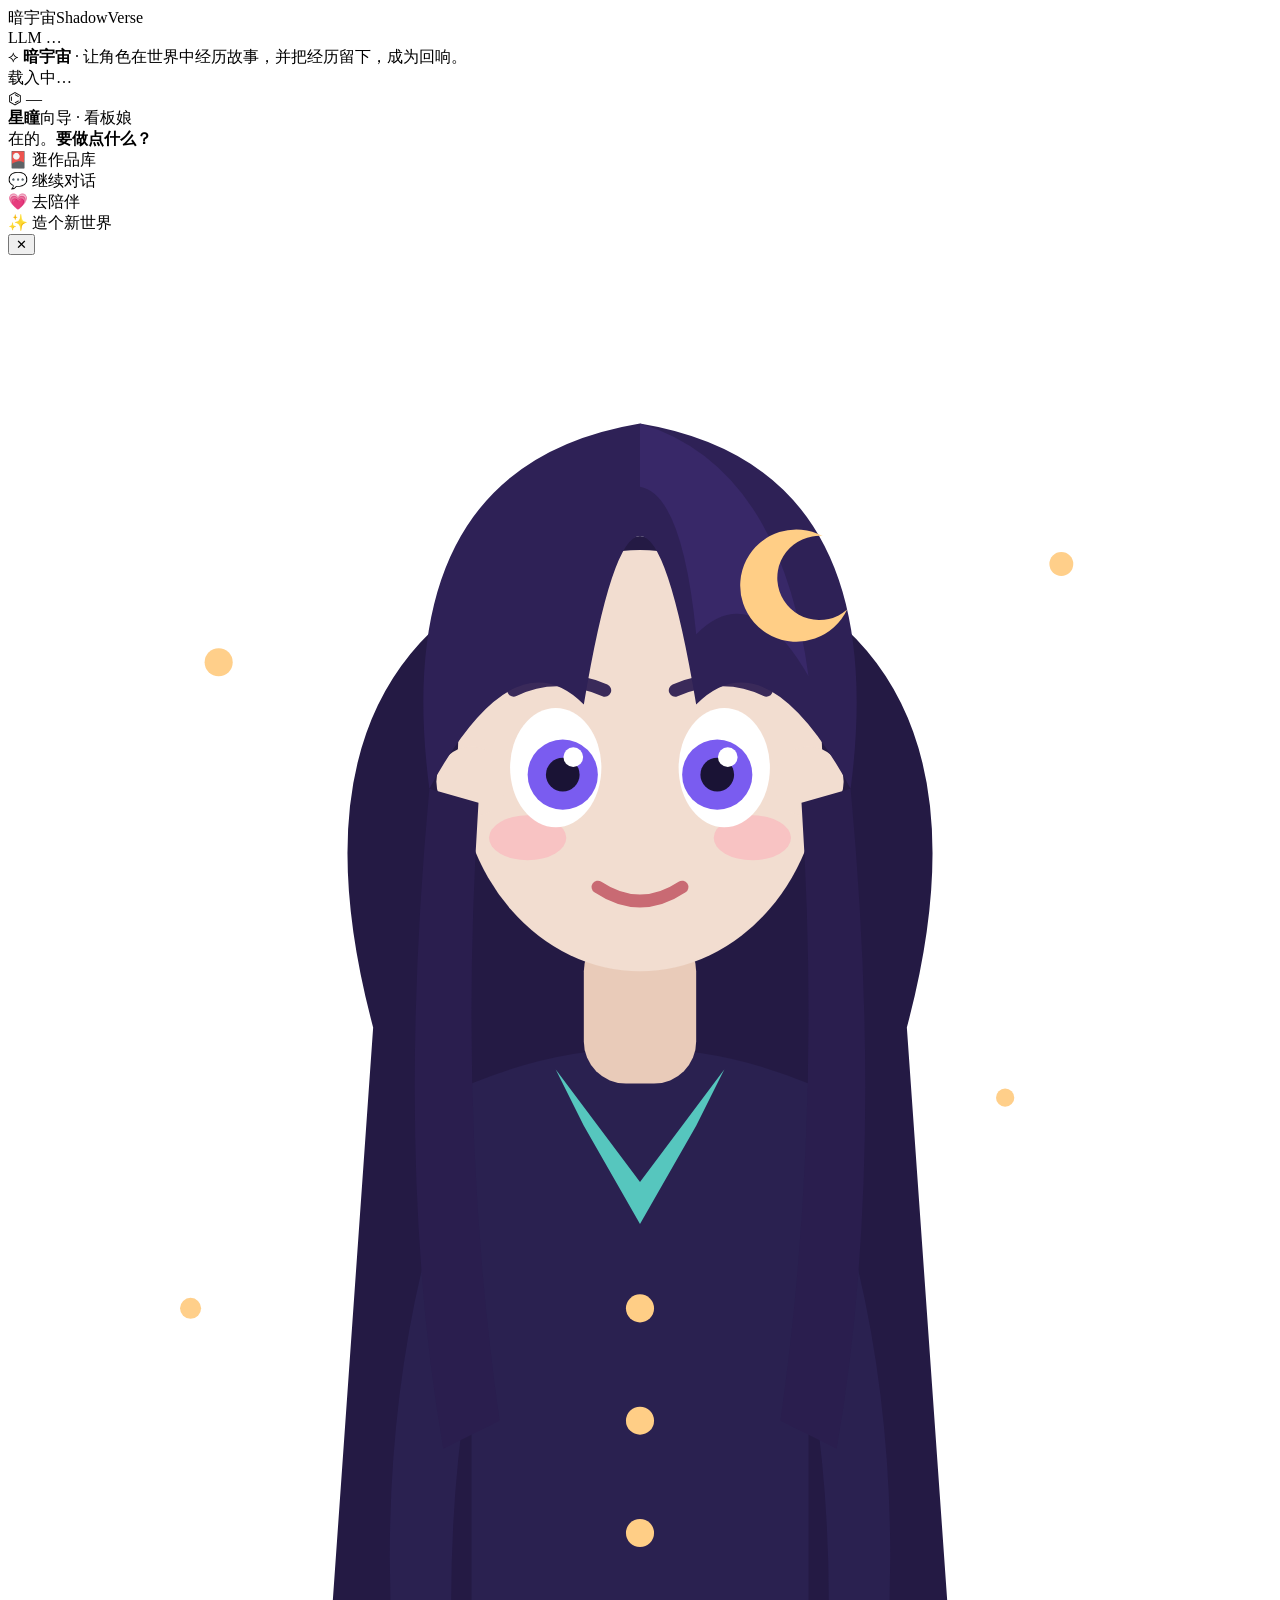
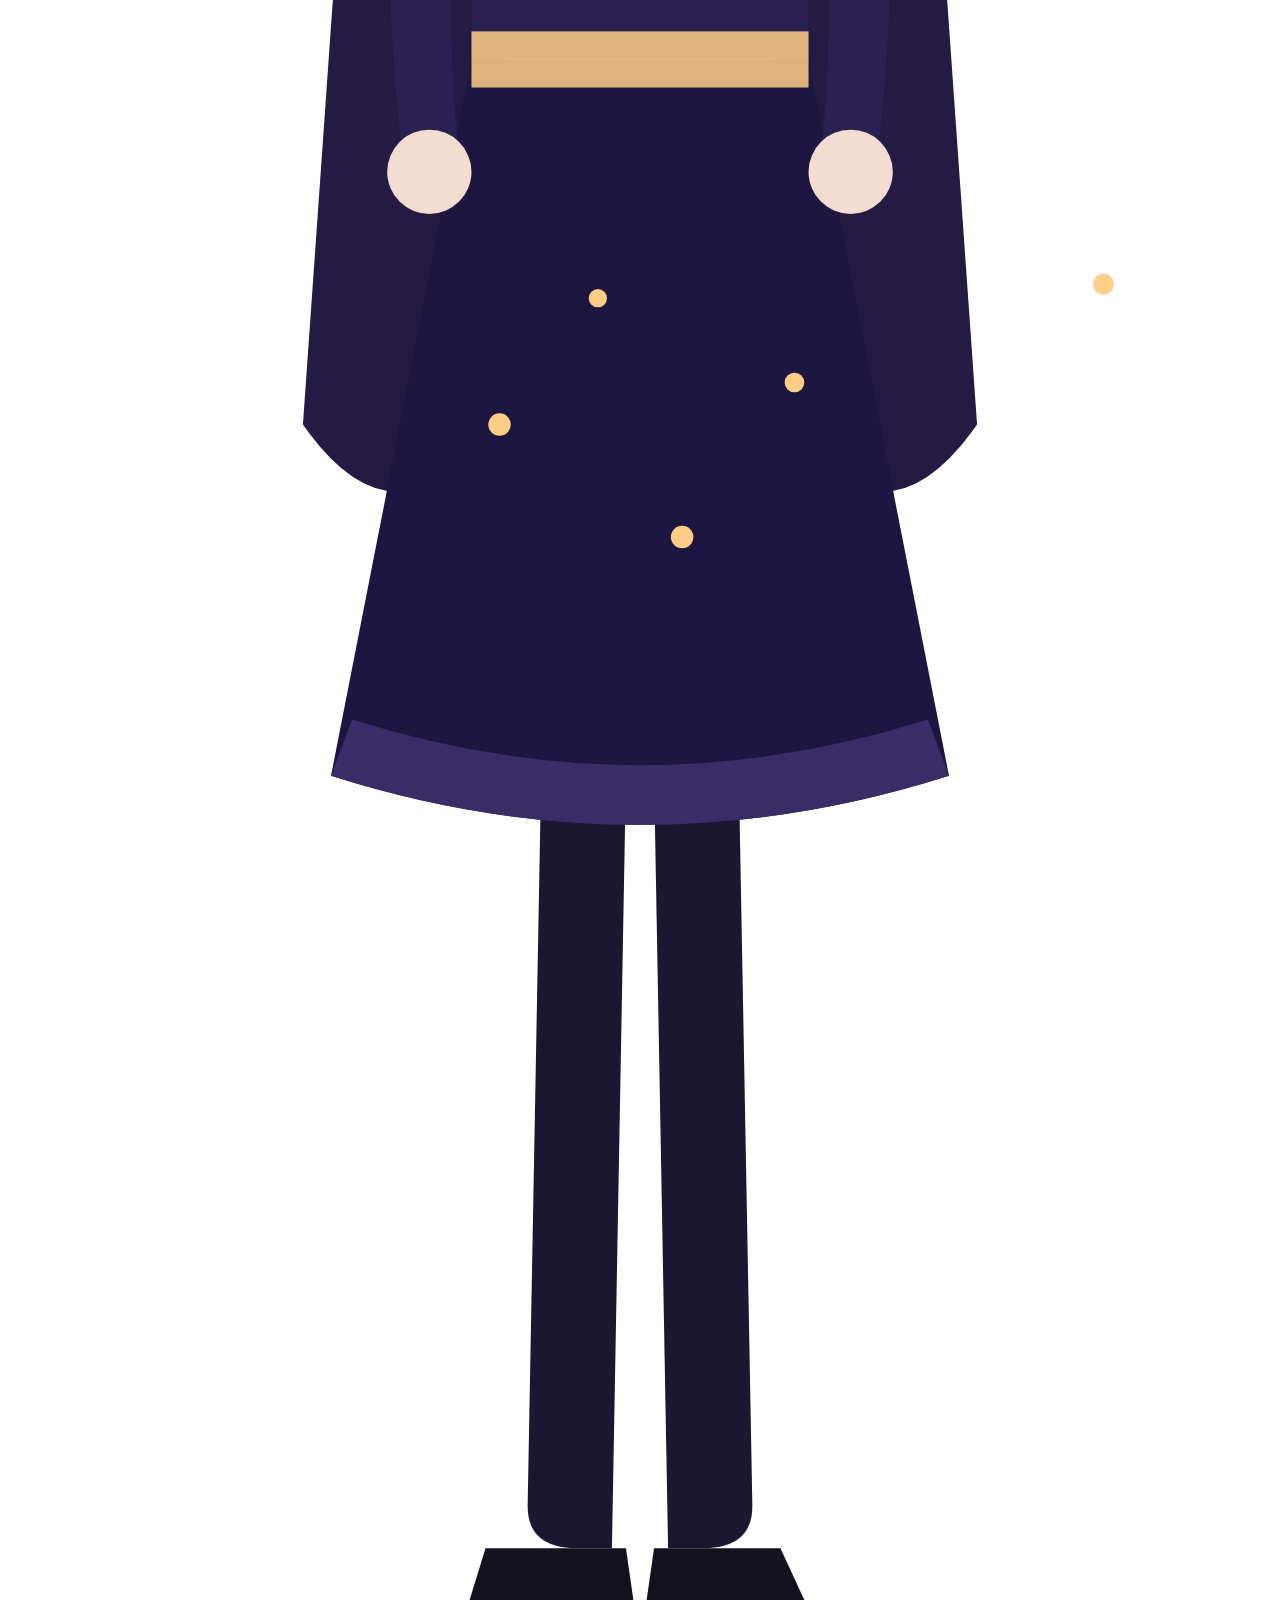
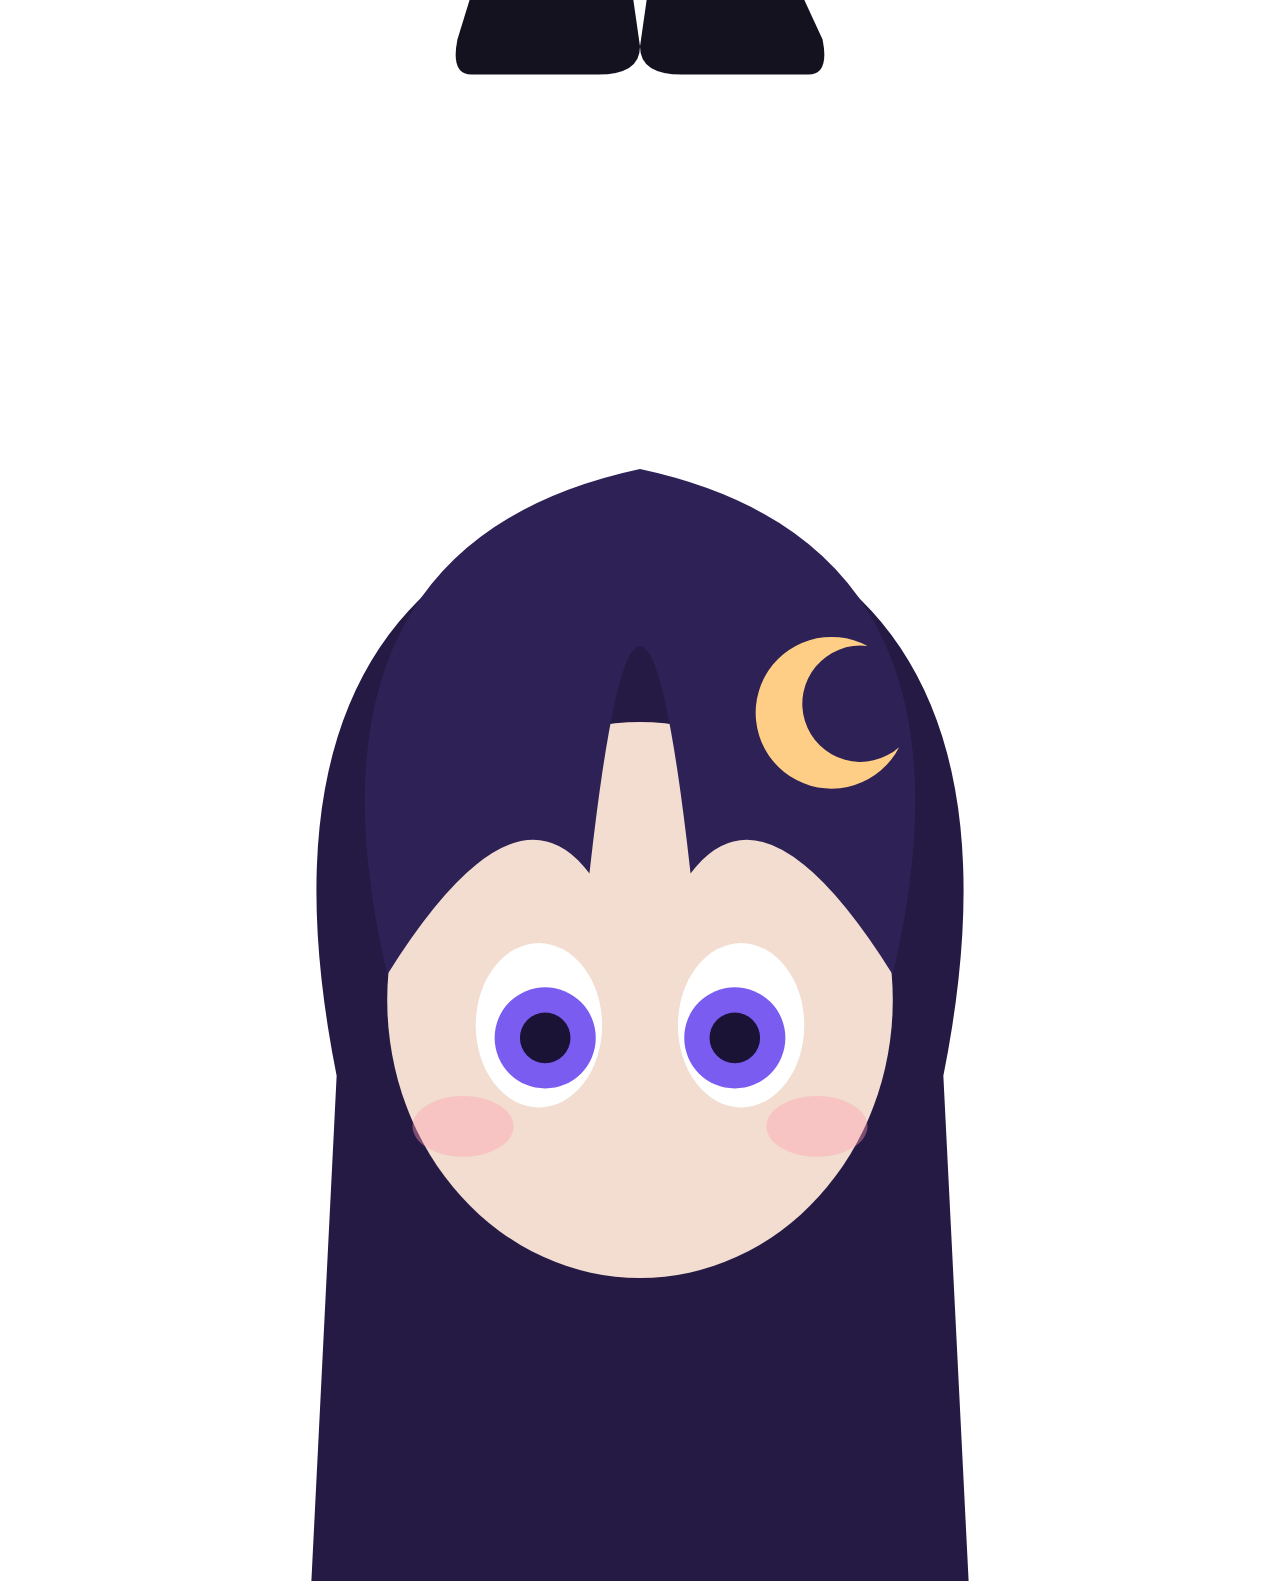
==== commit 531b7f88: "T2.7/T2.8/T2.9 素材编辑 + 设置数据管理 + legacy 收口到单一开发者入口 T2.7 元件全生命周期入站: - 后端加 GET /api/codex/<cat>/<id>(索引元" ====
--- a/sv/web/index.html
+++ b/sv/web/index.html
@@ -12,9 +12,8 @@
   <div class="brand" onclick="location.hash='#/works'"><span class="logo">暗宇宙</span><span class="en">ShadowVerse</span></div>
   <nav class="nav" id="nav"></nav>
   <span class="llmpill" id="llmpill">LLM …</span>
-  <a class="iconbtn" title="旧版创作者控制台" href="/legacy" target="_blank">🛠</a>
 </div>
-<div class="banner">⟡ <b>暗宇宙</b> · 让角色在世界中经历故事，并把经历留下，成为回响。 <span style="flex:1"></span> <a href="/legacy" target="_blank">完整创作者控制台 ›</a></div>
+<div class="banner">⟡ <b>暗宇宙</b> · 让角色在世界中经历故事，并把经历留下，成为回响。</div>
 
 <div id="app"><div class="loading">载入中…</div></div>
 
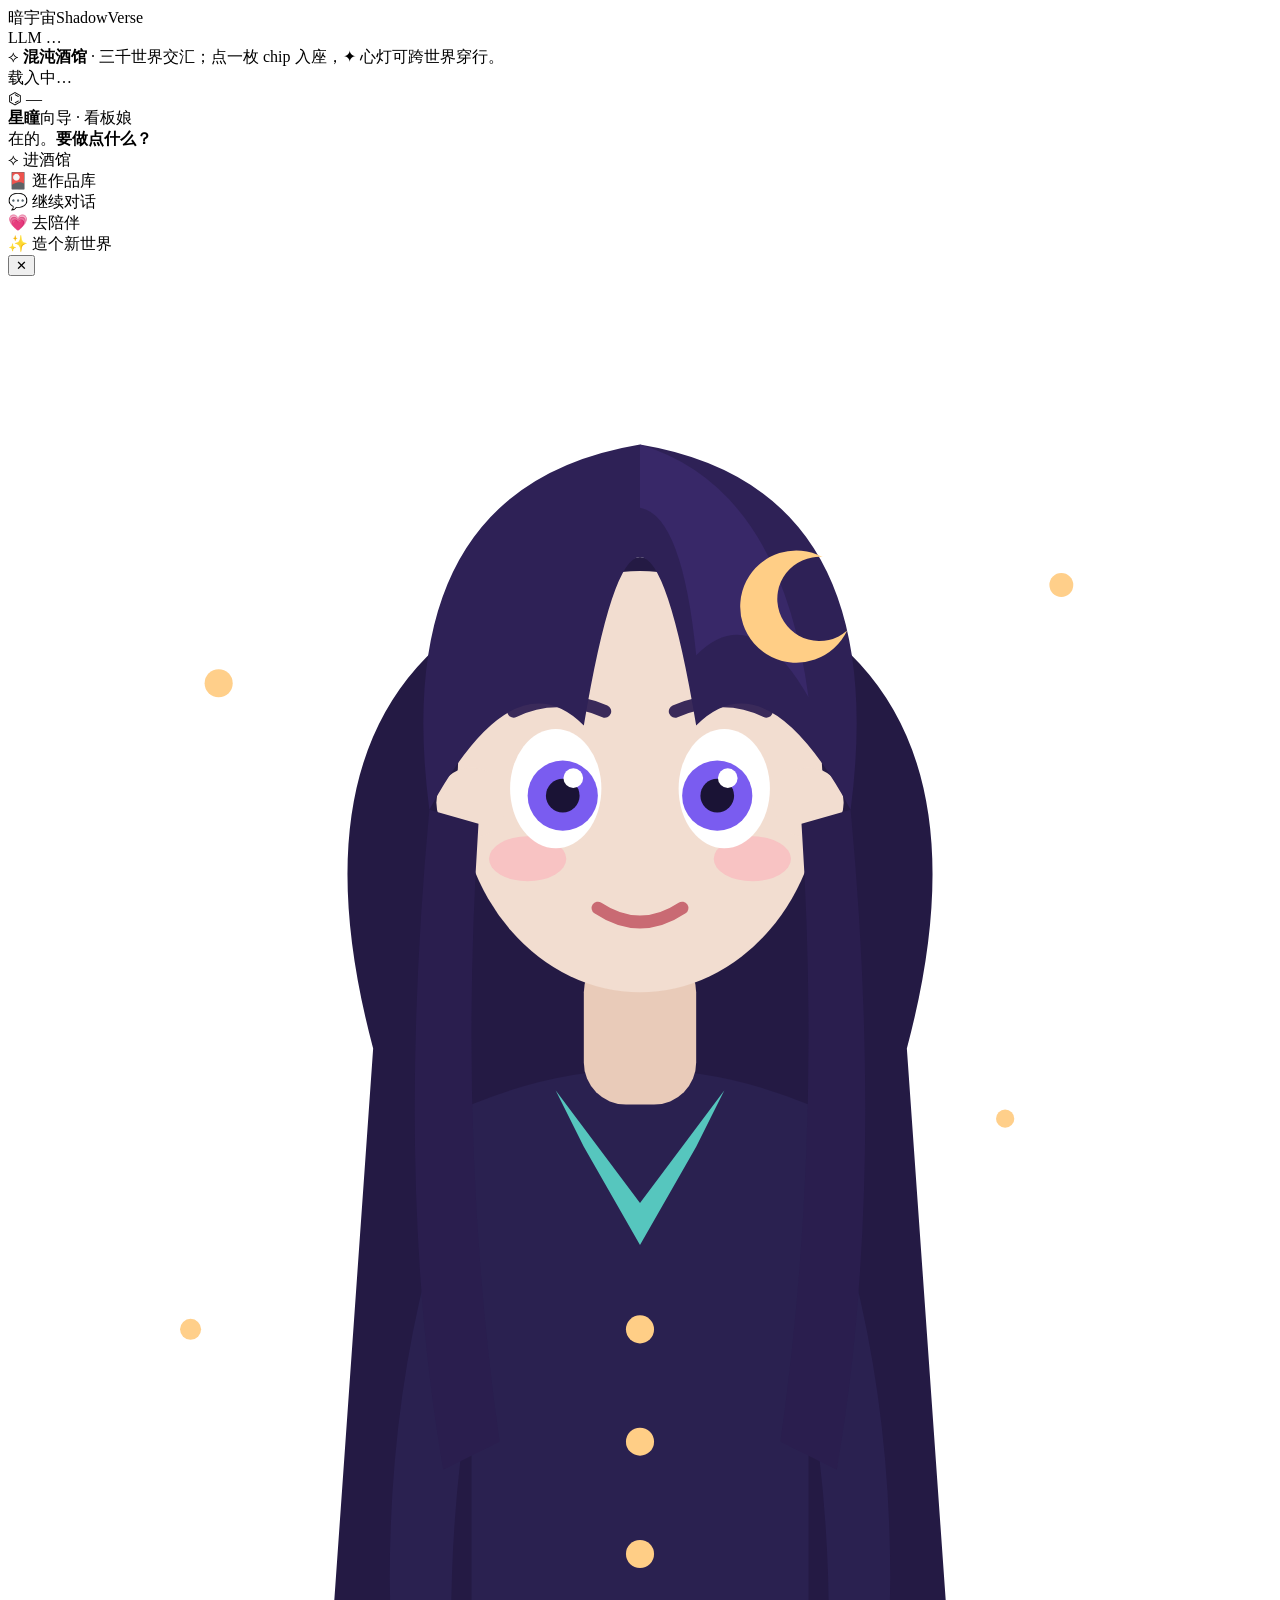
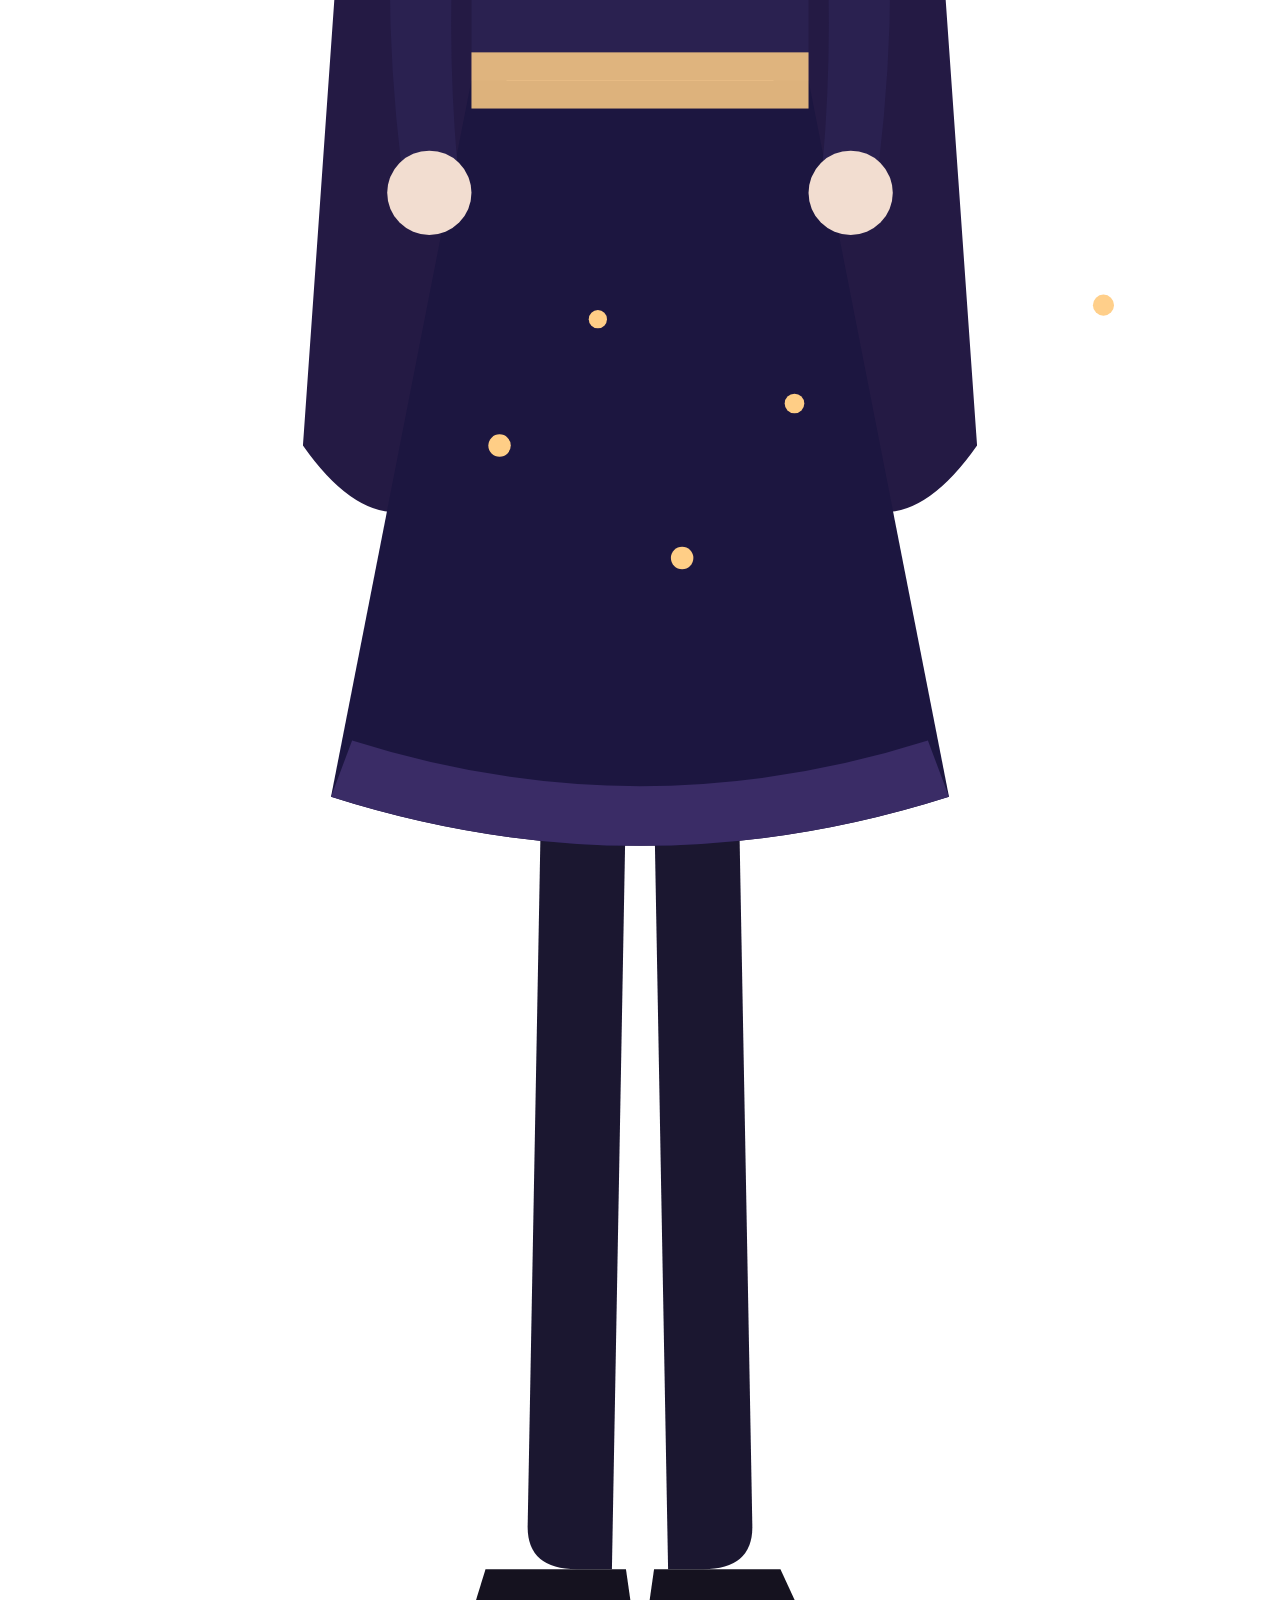
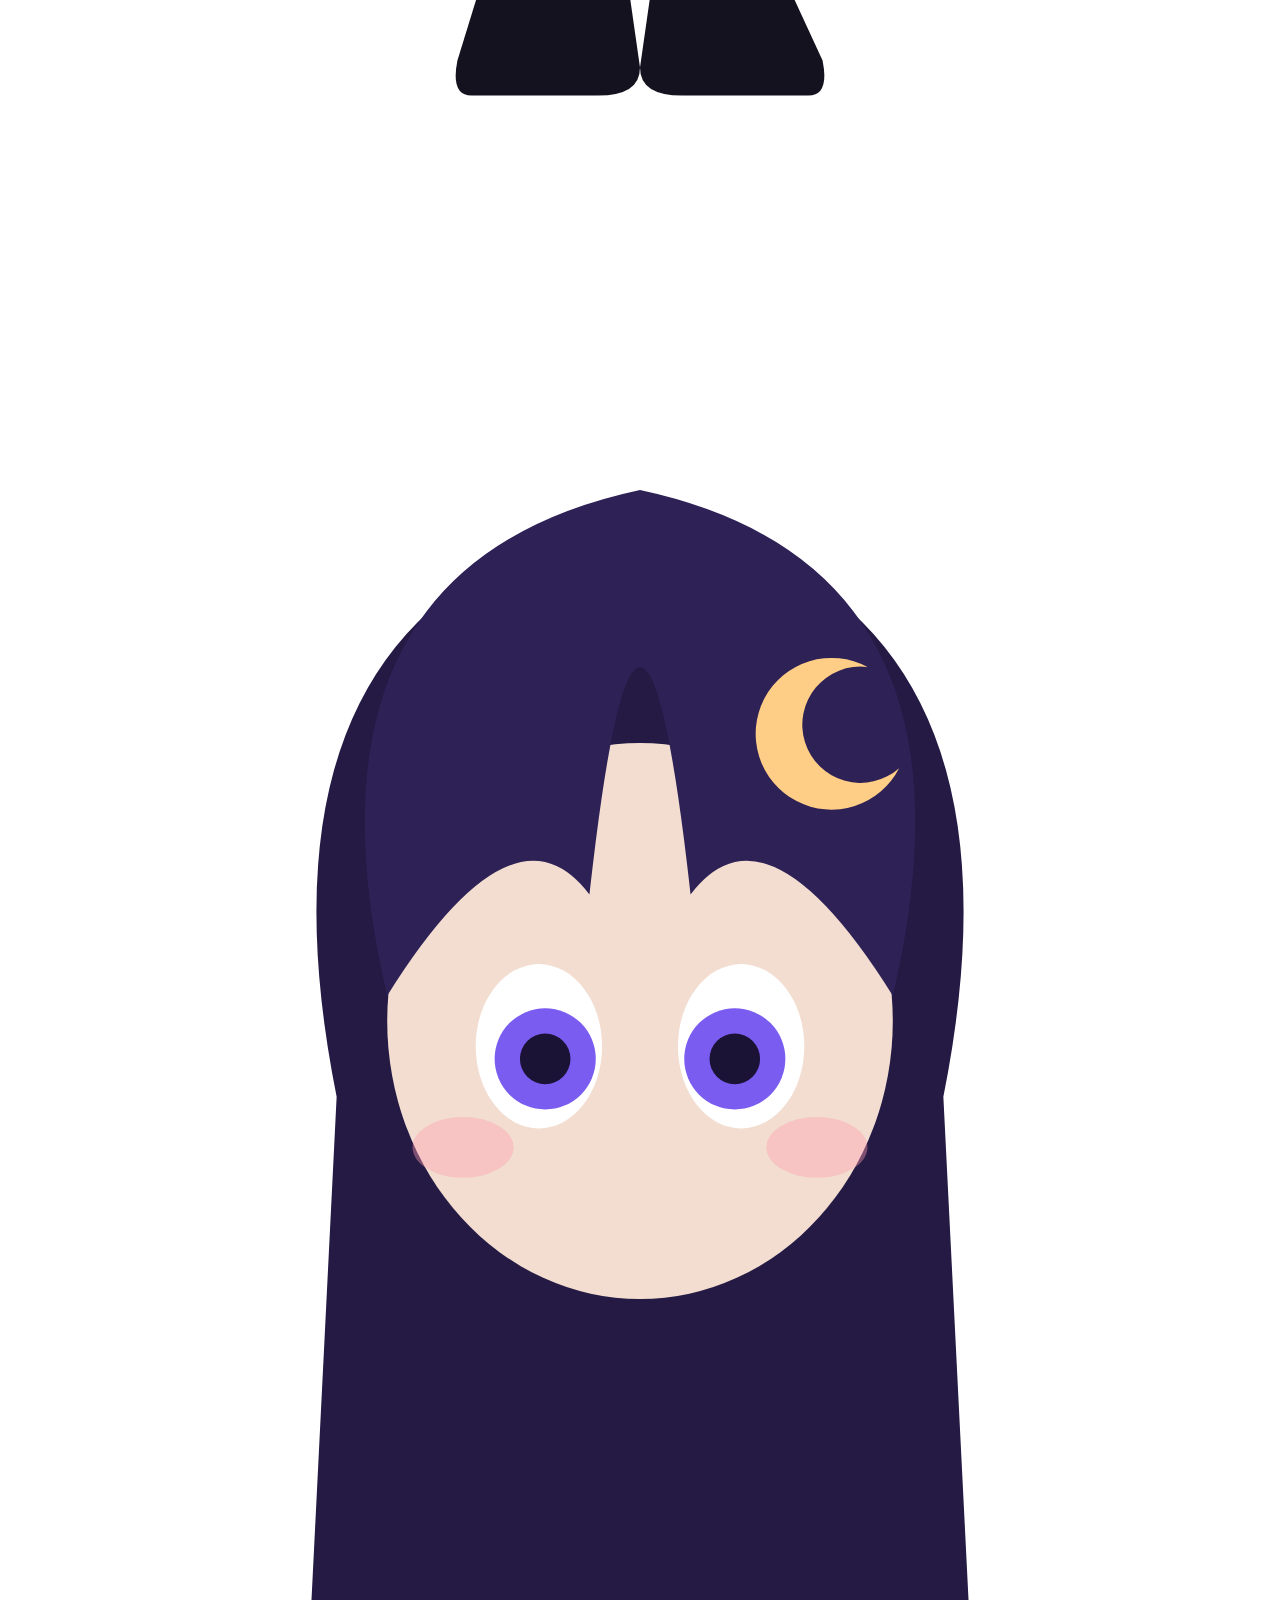
==== commit e369592b: "feat(tavern): 混沌酒馆主屏小切片 + 陪伴温层/人称 - 默认入口改为酒馆 hub:世界 chips、题材过滤、最近入座、心灯、关系板 peek - companion:可配置人称(sh" ====
--- a/sv/web/index.html
+++ b/sv/web/index.html
@@ -9,11 +9,11 @@
 <body>
 
 <div class="topbar">
-  <div class="brand" onclick="location.hash='#/works'"><span class="logo">暗宇宙</span><span class="en">ShadowVerse</span></div>
+  <div class="brand" onclick="location.hash='#/tavern'"><span class="logo">暗宇宙</span><span class="en">ShadowVerse</span></div>
   <nav class="nav" id="nav"></nav>
   <span class="llmpill" id="llmpill">LLM …</span>
 </div>
-<div class="banner">⟡ <b>暗宇宙</b> · 让角色在世界中经历故事，并把经历留下，成为回响。</div>
+<div class="banner">⟡ <b>混沌酒馆</b> · 三千世界交汇；点一枚 chip 入座，✦ 心灯可跨世界穿行。</div>
 
 <div id="app"><div class="loading">载入中…</div></div>
 
@@ -27,9 +27,10 @@
       <div class="kb-console" id="kbconsole">⌬ —</div>
       <div class="kb-name"><b>星瞳</b><span>向导 · 看板娘</span></div>
       <div class="kb-say" id="kbsay">在的。<b>要做点什么？</b></div>
+      <div class="kb-opt" onclick="kbGo('tavern','欢迎入座。世界们都在柜台这边')">⟡ 进酒馆</div>
       <div class="kb-opt" onclick="kbGo('works','那我带你去看看世界们')">🎴 逛作品库</div>
-      <div class="kb-opt" onclick="kbGo('chat','嗯，去听她说话')">💬 继续对话</div>
-      <div class="kb-opt" onclick="kbGo('companion','她一直在等你呢')">💗 去陪伴</div>
+      <div class="kb-opt" onclick="kbGo('chat','嗯，去听听')">💬 继续对话</div>
+      <div class="kb-opt" onclick="kbGo('companion','一直在等你呢')">💗 去陪伴</div>
       <div class="kb-opt" onclick="kbSay('新世界…我帮你起个头');actNewWorld()">✨ 造个新世界</div>
     </div>
     <div class="kb-figure">
